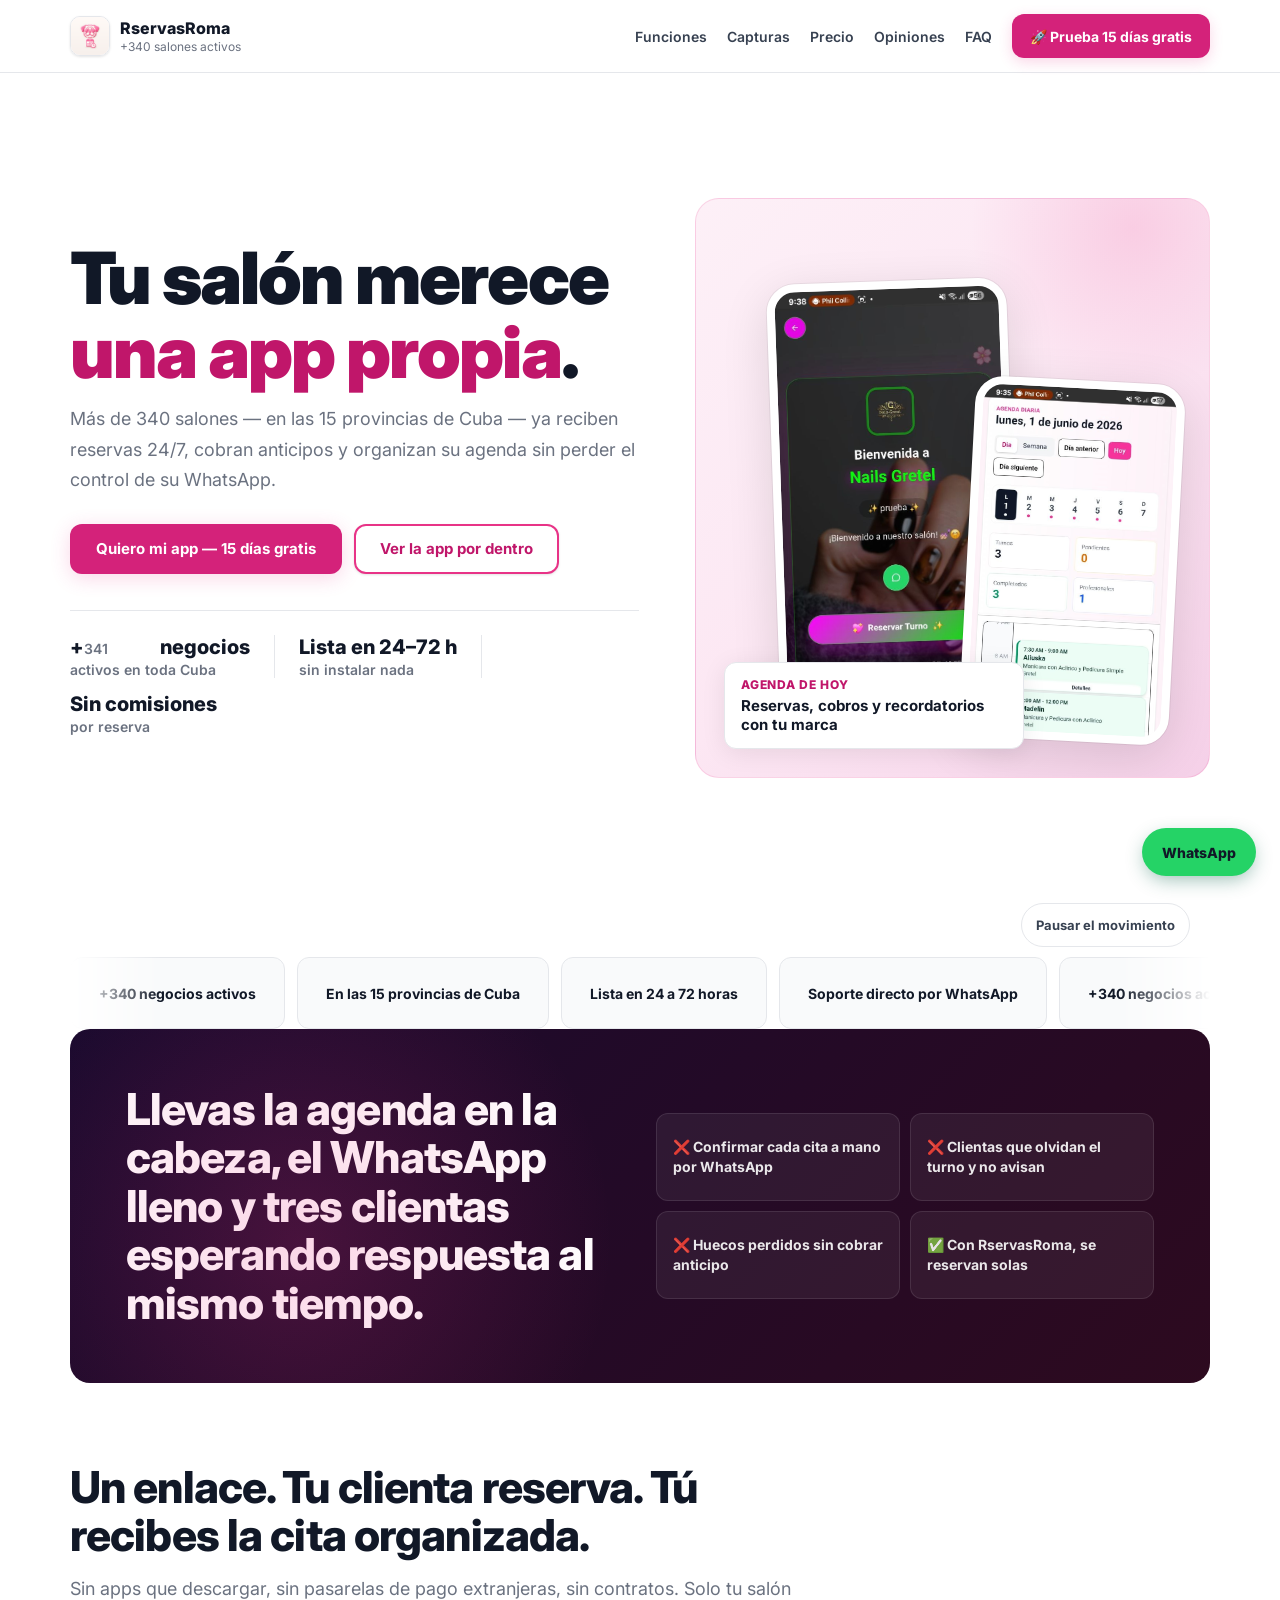
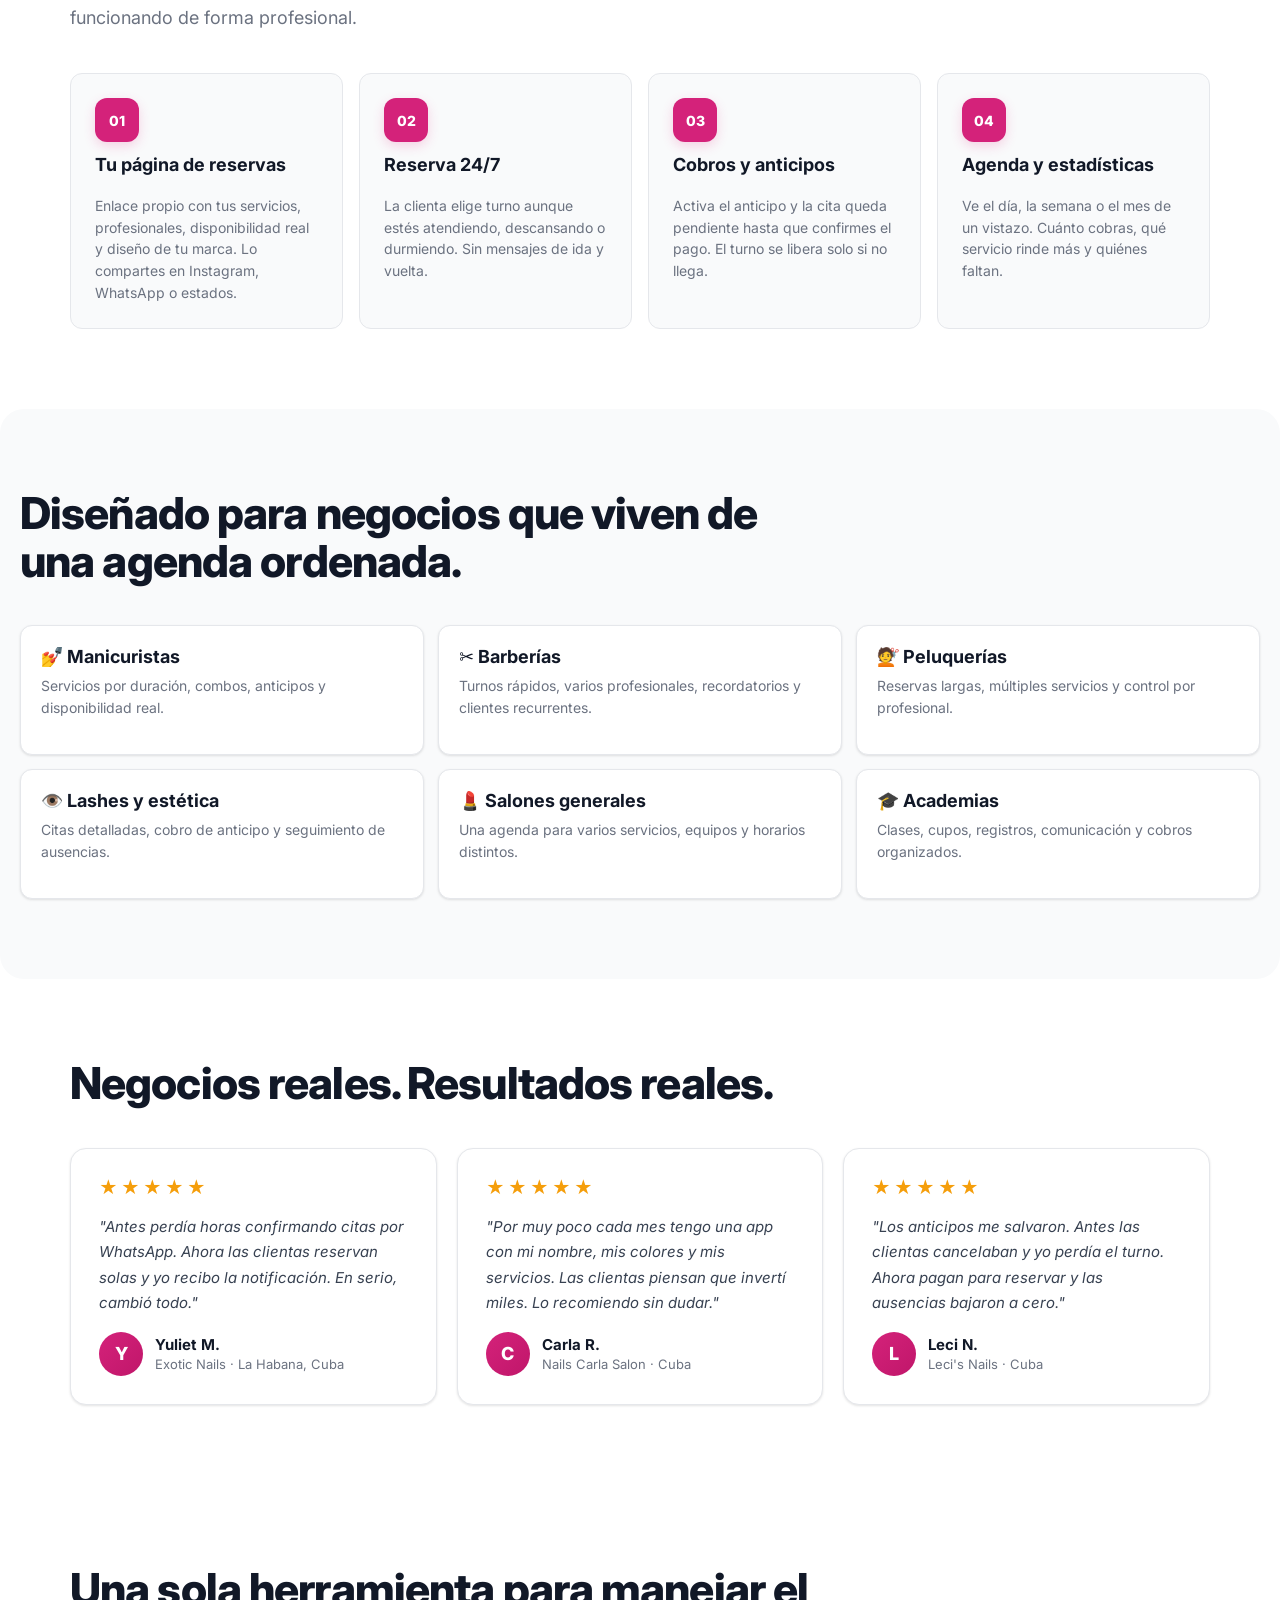
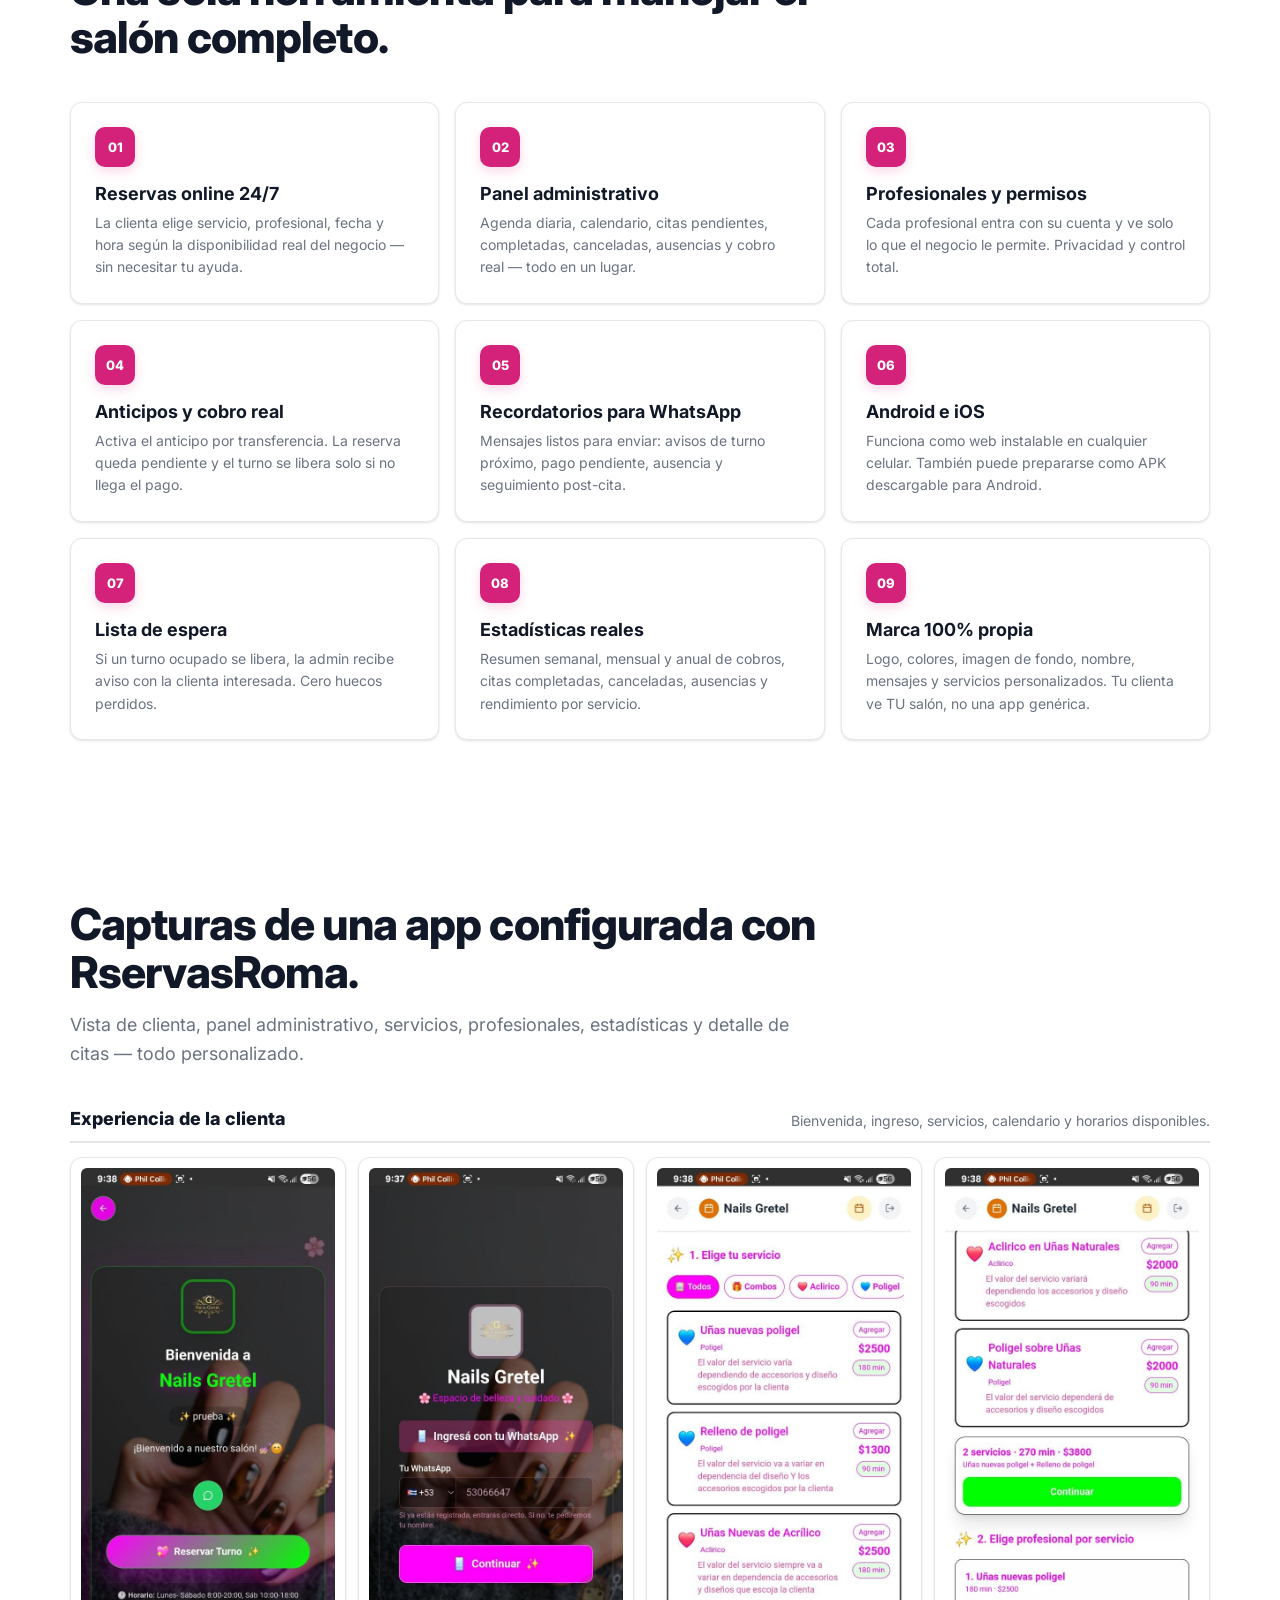
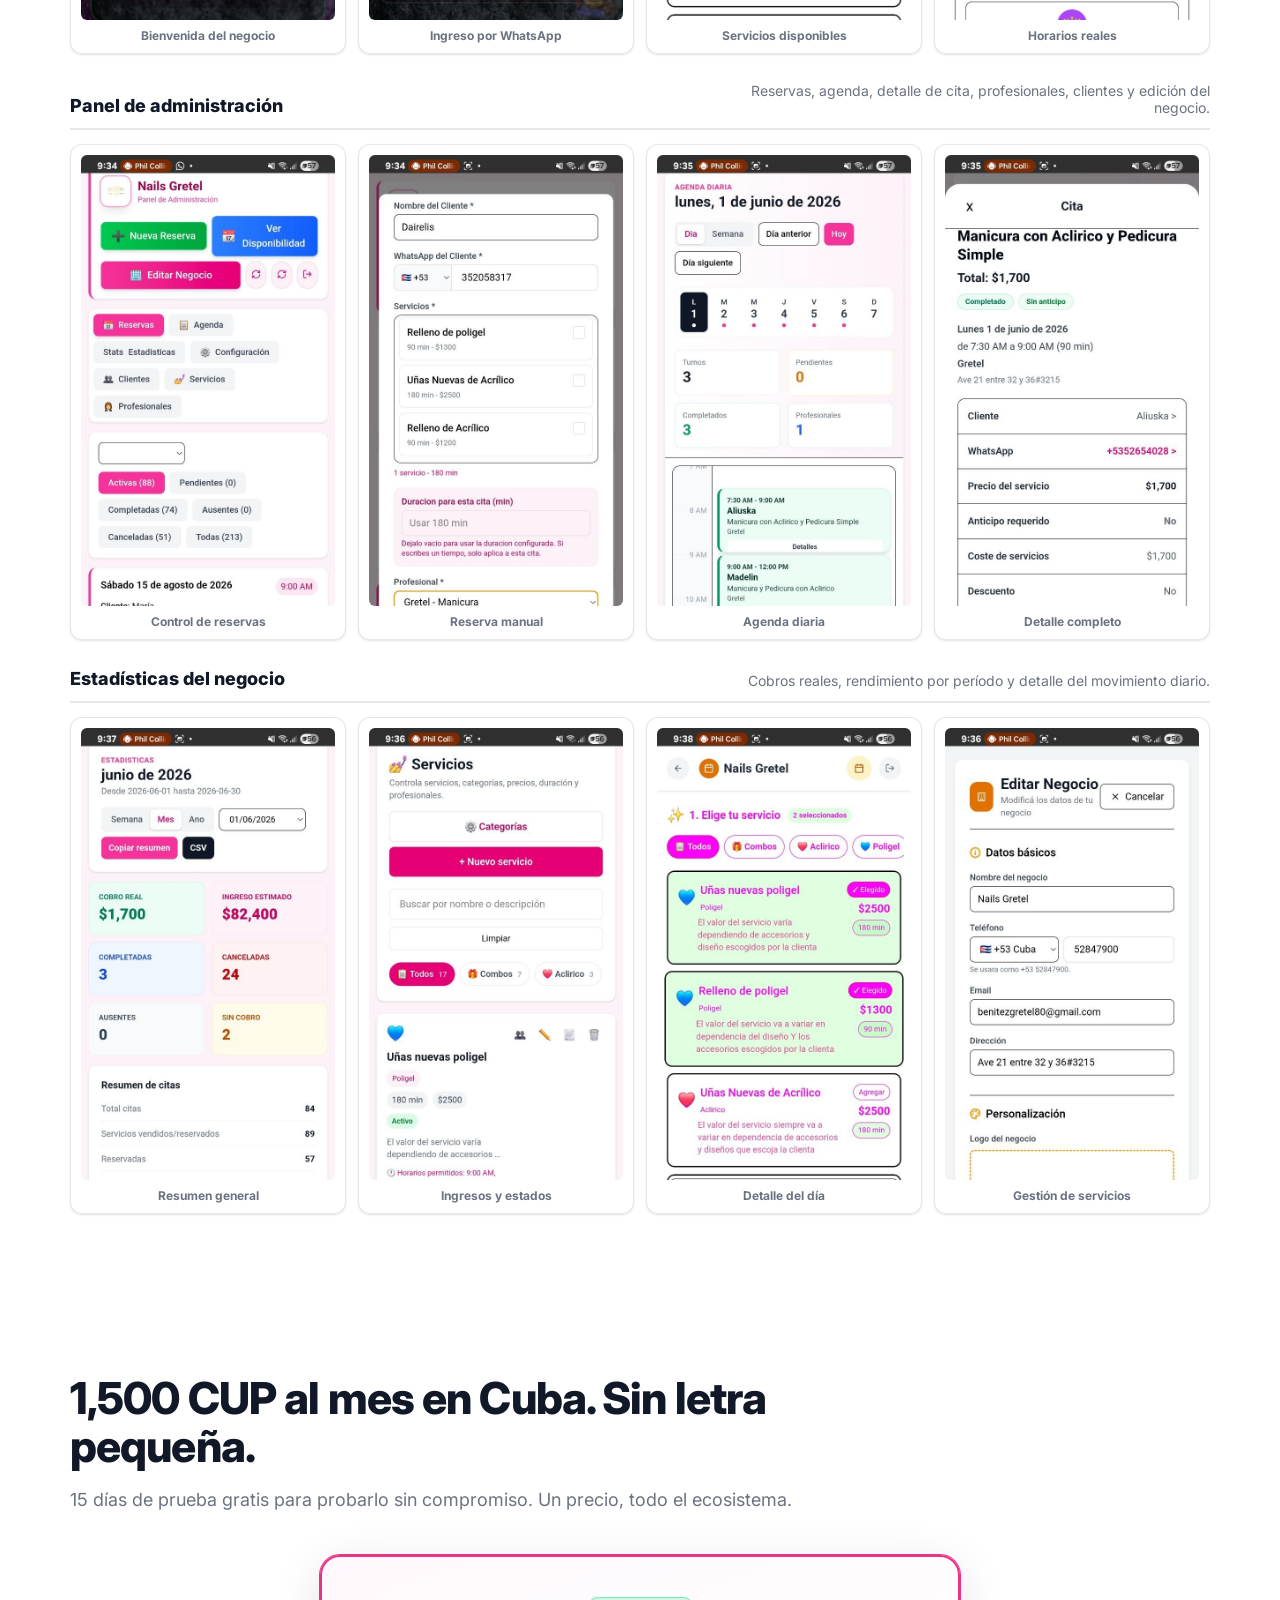
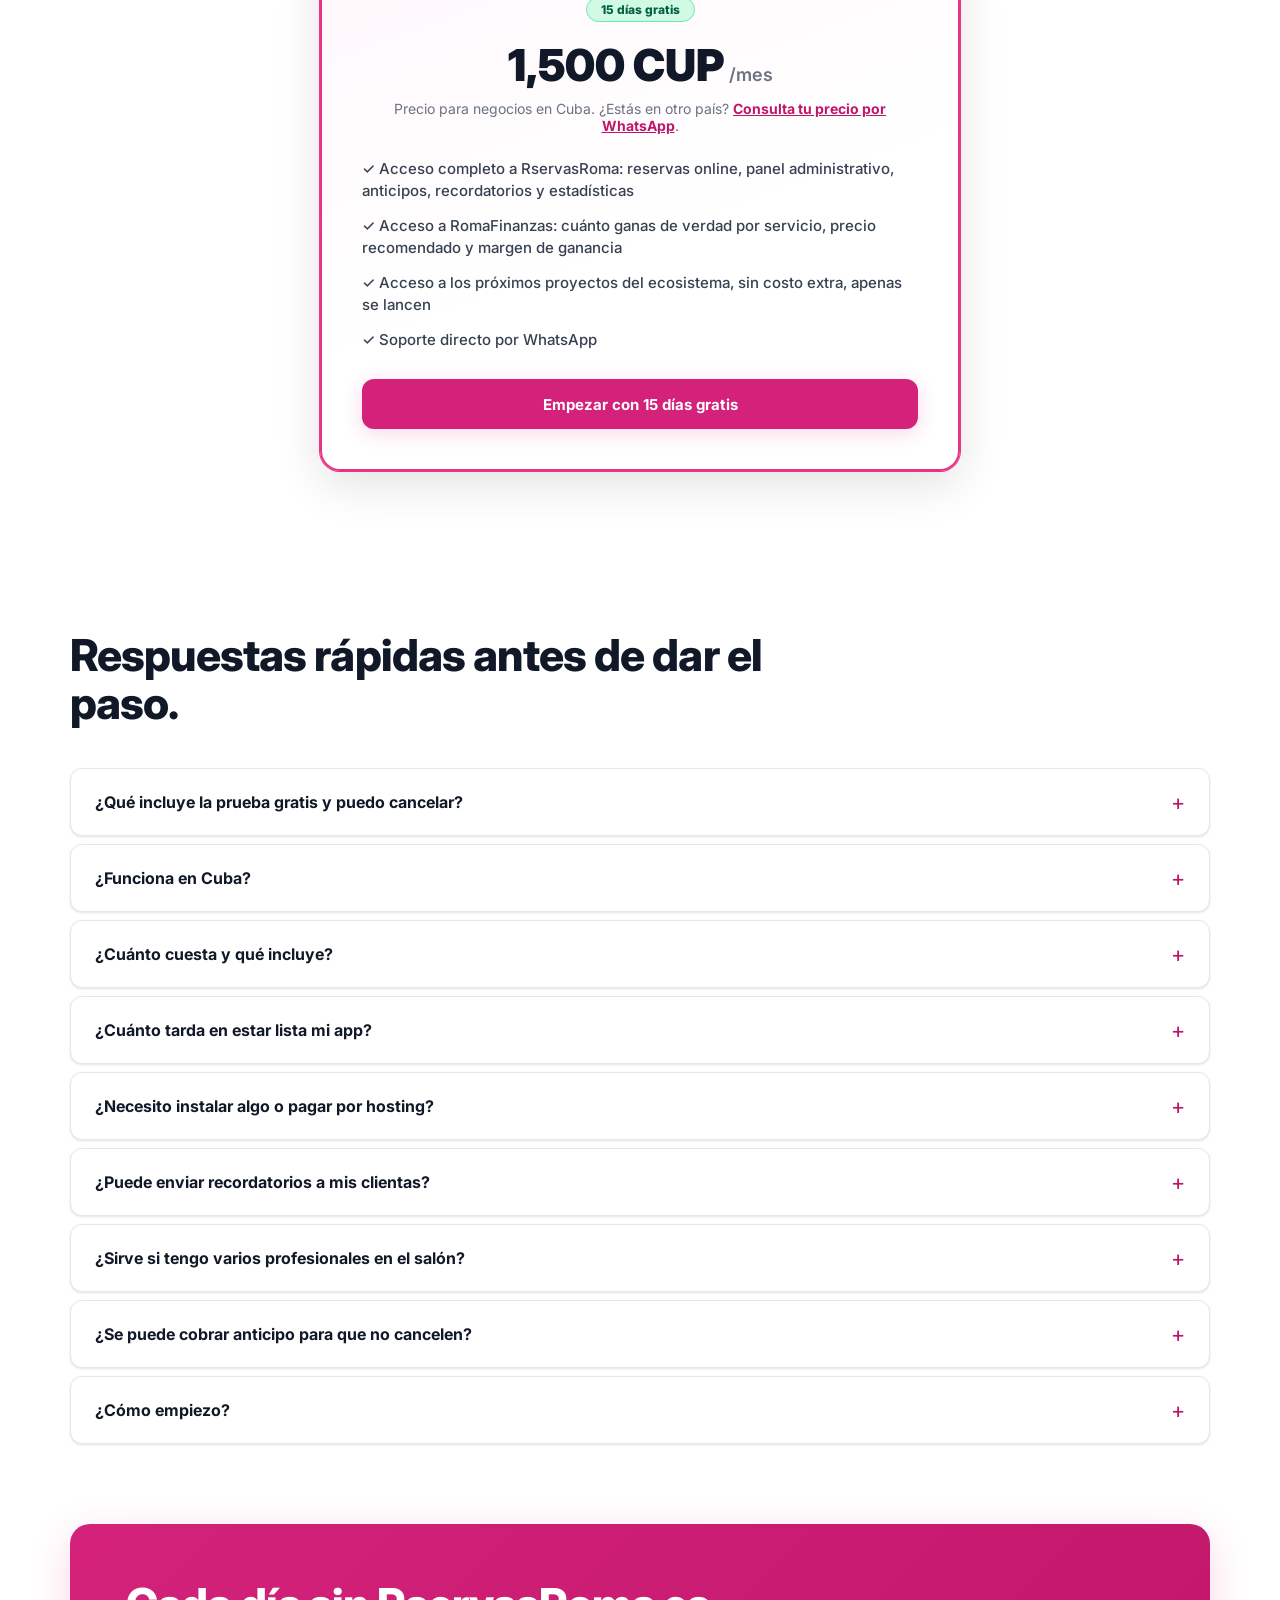
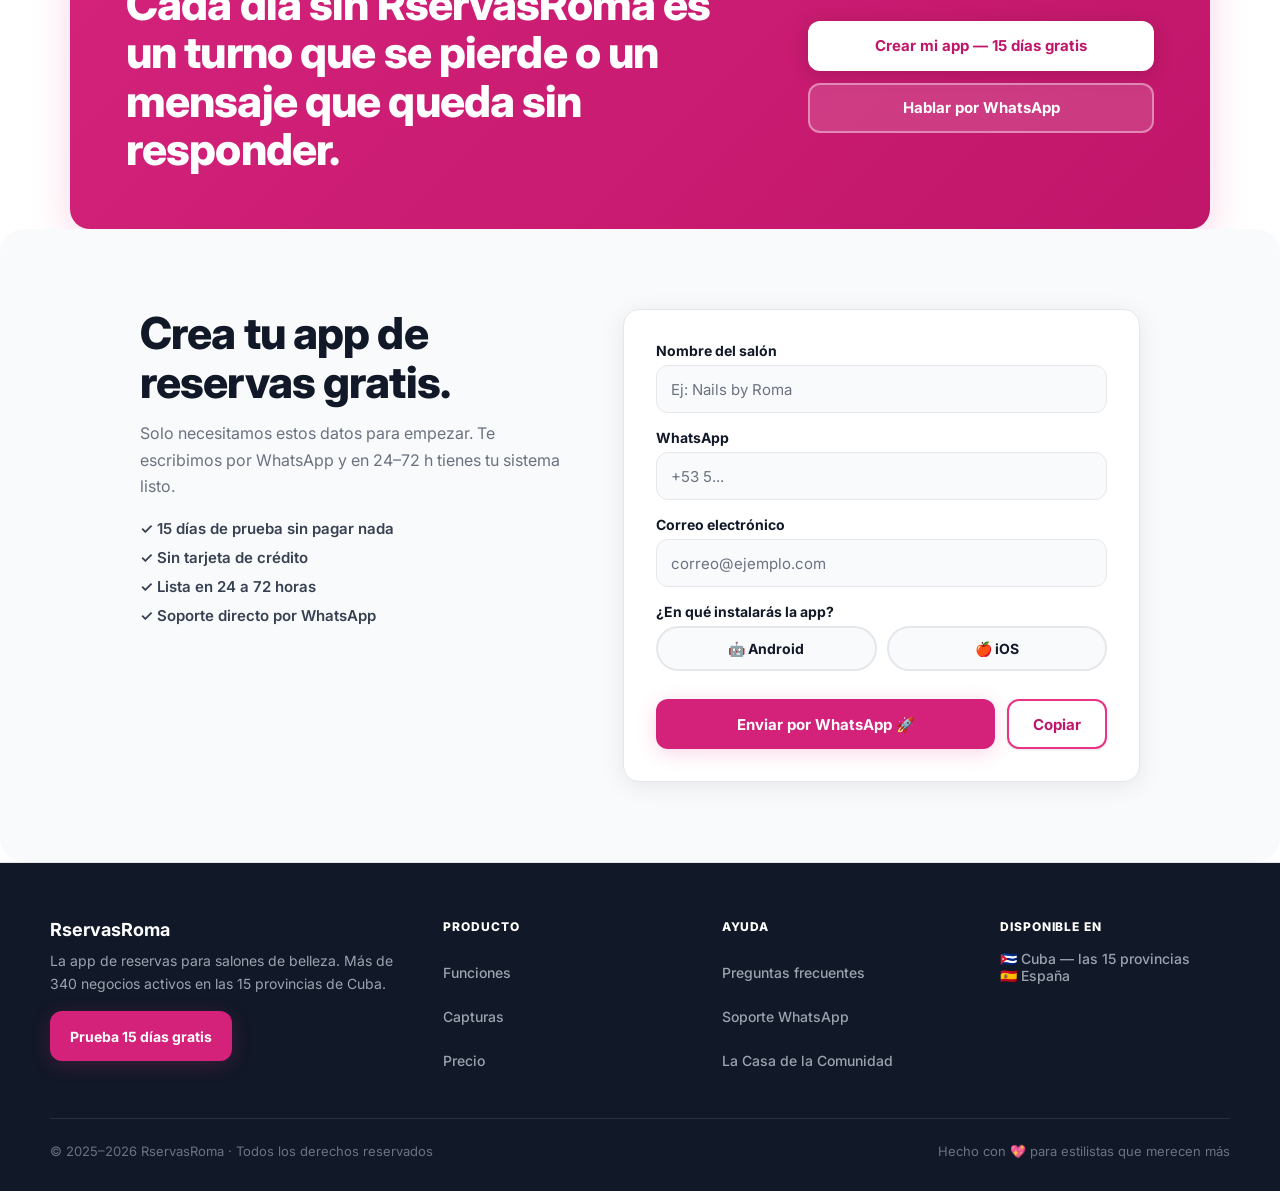
==== index.html @ d2ec43db "Logo nuevo de RservasRoma en House of RservasRoma - Iconos de la PWA con el pug nuevo sobre baldosa " ====
<!DOCTYPE html>
<html lang="es">
<head>
  <meta charset="UTF-8">
  <meta name="viewport" content="width=device-width, initial-scale=1.0">
  <title>RservasRoma — App de reservas para tu salón</title>
  <meta name="description" content="Más de 340 salones en las 15 provincias de Cuba usan RservasRoma para recibir reservas online, cobrar anticipos, recordar citas y medir ingresos. 15 días de prueba gratis.">
  <meta name="theme-color" content="#ffffff">
  <meta name="mobile-web-app-capable" content="yes">
  <meta name="apple-mobile-web-app-capable" content="yes">
  <meta name="apple-mobile-web-app-title" content="RservasRoma">
  <meta name="apple-mobile-web-app-status-bar-style" content="black-translucent">
  <link rel="manifest" href="manifest.json">
  <link rel="icon" type="image/png" sizes="32x32" href="icons/favicon-32.png">
  <link rel="icon" type="image/png" sizes="16x16" href="icons/favicon-16.png">
  <link rel="apple-touch-icon" href="icons/apple-touch-icon.png">
  <link rel="preconnect" href="https://fonts.googleapis.com">
  <link rel="preconnect" href="https://fonts.gstatic.com" crossorigin>
  <link rel="stylesheet" href="https://fonts.googleapis.com/css2?family=Inter:wght@400;600;700;800;900&display=swap">
  <link rel="stylesheet" href="styles.css">
</head>
<body>

  <header class="site-header" id="inicio">
    <nav class="nav" aria-label="Navegación principal">
      <a class="brand" href="#inicio" aria-label="RservasRoma inicio">
        <span class="brand-mark">
          <img src="icons/icon-192x192.png" alt="Logo de RservasRoma" width="42" height="42">
        </span>
        <span>
          <strong>RservasRoma</strong>
          <small>+340 salones activos</small>
        </span>
      </a>
      <button class="nav-toggle" type="button" aria-expanded="false" aria-controls="menu">Menú</button>
      <div class="nav-links" id="menu">
        <a href="#funciones">Funciones</a>
        <a href="#galeria">Capturas</a>
        <a href="#precios">Precio</a>
        <a href="#testimonios">Opiniones</a>
        <a href="#faq">FAQ</a>
        <a class="nav-cta" href="#crear">🚀 Prueba 15 días gratis</a>
      </div>
    </nav>
  </header>

  <main>

    <!-- ═══════════════════════════════════════════
         HERO
    ═══════════════════════════════════════════ -->
    <section class="hero section">
      <div class="hero-copy">
        <h1>Tu salón merece <em>una app propia</em>.</h1>
        <p class="hero-text">Más de 340 salones — en las 15 provincias de Cuba — ya reciben reservas 24/7, cobran anticipos y organizan su agenda sin perder el control de su WhatsApp.</p>
        <div class="hero-actions">
          <a class="button primary" href="#crear">Quiero mi app — 15 días gratis</a>
          <a class="button secondary" href="#galeria">Ver la app por dentro</a>
        </div>
        <div class="hero-proof" aria-label="Indicadores clave">
          <!-- Cifras medidas el 18/09/2026 en la tabla negocios (configurado=true):
               341 negocios de reservas, todos en plan de pago. Para refrescarlas,
               contar de nuevo antes de subirlas: un numero viejo puesto como actual
               es peor que uno redondeado a la baja. -->
          <span><strong>+<span class="countup" data-target="341">0</span> negocios</strong> activos en toda Cuba</span>
          <span><strong>Lista en 24–72 h</strong> sin instalar nada</span>
          <span><strong>Sin comisiones</strong> por reserva</span>
        </div>
      </div>
      <div class="hero-visual" aria-label="Vista previa de RservasRoma">
        <div class="hero-device">
          <img src="assets/screenshots/cliente-multiples-servicios.jpg" alt="App de reservas personalizada con RservasRoma">
        </div>
        <div class="hero-device hero-device-offset">
          <img src="assets/screenshots/admin-agenda.jpg" alt="Panel administrativo con agenda del día">
        </div>
        <div class="hero-metrics">
          <span>Agenda de hoy</span>
          <strong>Reservas, cobros y recordatorios con tu marca</strong>
        </div>
      </div>
    </section>

    <!-- ═══════════════════════════════════════════
         PROOF STRIP
    ═══════════════════════════════════════════ -->
    <section class="section trusted">
      <div class="marquee-head">
        <button class="marquee-pause" type="button" id="marqueePause" aria-pressed="false">
          Pausar el movimiento
        </button>
      </div>
      <div class="marquee" id="marquee" aria-label="Datos clave de RservasRoma">
        <div class="marquee-track">
          <span>+340 negocios activos</span>
          <span>En las 15 provincias de Cuba</span>
          <span>Lista en 24 a 72 horas</span>
          <span>Soporte directo por WhatsApp</span>
          <span aria-hidden="true">+340 negocios activos</span>
          <span aria-hidden="true">En las 15 provincias de Cuba</span>
          <span aria-hidden="true">Lista en 24 a 72 horas</span>
          <span aria-hidden="true">Soporte directo por WhatsApp</span>
        </div>
      </div>
    </section>

    <!-- ═══════════════════════════════════════════
         PROBLEMA → SOLUCIÓN
    ═══════════════════════════════════════════ -->
    <section class="section conversion-band">
      <div>
        <h2>Llevas la agenda en la cabeza, el WhatsApp lleno y tres clientas esperando respuesta al mismo tiempo.</h2>
      </div>
      <div class="conversion-list">
        <span>❌ Confirmar cada cita a mano por WhatsApp</span>
        <span>❌ Clientas que olvidan el turno y no avisan</span>
        <span>❌ Huecos perdidos sin cobrar anticipo</span>
        <span>✅ Con RservasRoma, se reservan solas</span>
      </div>
    </section>

    <!-- ═══════════════════════════════════════════
         PLATAFORMA — LO QUE HACE
    ═══════════════════════════════════════════ -->
    <section class="section platform-section">
      <div class="section-heading">
        <h2>Un enlace. Tu clienta reserva. Tú recibes la cita organizada.</h2>
        <p>Sin apps que descargar, sin pasarelas de pago extranjeras, sin contratos. Solo tu salón funcionando de forma profesional.</p>
      </div>
      <div class="platform-grid">
        <article>
          <span>01</span>
          <h3>Tu página de reservas</h3>
          <p>Enlace propio con tus servicios, profesionales, disponibilidad real y diseño de tu marca. Lo compartes en Instagram, WhatsApp o estados.</p>
        </article>
        <article>
          <span>02</span>
          <h3>Reserva 24/7</h3>
          <p>La clienta elige turno aunque estés atendiendo, descansando o durmiendo. Sin mensajes de ida y vuelta.</p>
        </article>
        <article>
          <span>03</span>
          <h3>Cobros y anticipos</h3>
          <p>Activa el anticipo y la cita queda pendiente hasta que confirmes el pago. El turno se libera solo si no llega.</p>
        </article>
        <article>
          <span>04</span>
          <h3>Agenda y estadísticas</h3>
          <p>Ve el día, la semana o el mes de un vistazo. Cuánto cobras, qué servicio rinde más y quiénes faltan.</p>
        </article>
      </div>
    </section>

    <!-- ═══════════════════════════════════════════
         PARA QUIÉN ES
    ═══════════════════════════════════════════ -->
    <section class="section audience-section">
      <div class="section-heading">
        <h2>Diseñado para negocios que viven de una agenda ordenada.</h2>
      </div>
      <div class="audience-grid">
        <article><strong>💅 Manicuristas</strong><span>Servicios por duración, combos, anticipos y disponibilidad real.</span></article>
        <article><strong>✂️ Barberías</strong><span>Turnos rápidos, varios profesionales, recordatorios y clientes recurrentes.</span></article>
        <article><strong>💇 Peluquerías</strong><span>Reservas largas, múltiples servicios y control por profesional.</span></article>
        <article><strong>👁️ Lashes y estética</strong><span>Citas detalladas, cobro de anticipo y seguimiento de ausencias.</span></article>
        <article><strong>💄 Salones generales</strong><span>Una agenda para varios servicios, equipos y horarios distintos.</span></article>
        <article><strong>🎓 Academias</strong><span>Clases, cupos, registros, comunicación y cobros organizados.</span></article>
      </div>
    </section>

    <!-- ═══════════════════════════════════════════
         TESTIMONIOS
    ═══════════════════════════════════════════ -->
    <section class="section" id="testimonios">
      <div class="section-heading">
        <h2>Negocios reales. Resultados reales.</h2>
      </div>
      <div class="testimonios-grid">
        <article class="testimonio-card">
          <div class="testimonio-stars">★★★★★</div>
          <p class="testimonio-text">"Antes perdía horas confirmando citas por WhatsApp. Ahora las clientas reservan solas y yo recibo la notificación. En serio, cambió todo."</p>
          <div class="testimonio-author">
            <div class="testimonio-avatar">Y</div>
            <div>
              <strong>Yuliet M.</strong>
              <span>Exotic Nails · La Habana, Cuba</span>
            </div>
          </div>
        </article>
        <article class="testimonio-card">
          <div class="testimonio-stars">★★★★★</div>
          <p class="testimonio-text">"Por muy poco cada mes tengo una app con mi nombre, mis colores y mis servicios. Las clientas piensan que invertí miles. Lo recomiendo sin dudar."</p>
          <div class="testimonio-author">
            <div class="testimonio-avatar">C</div>
            <div>
              <strong>Carla R.</strong>
              <span>Nails Carla Salon · Cuba</span>
            </div>
          </div>
        </article>
        <article class="testimonio-card">
          <div class="testimonio-stars">★★★★★</div>
          <p class="testimonio-text">"Los anticipos me salvaron. Antes las clientas cancelaban y yo perdía el turno. Ahora pagan para reservar y las ausencias bajaron a cero."</p>
          <div class="testimonio-author">
            <div class="testimonio-avatar">L</div>
            <div>
              <strong>Leci N.</strong>
              <span>Leci's Nails · Cuba</span>
            </div>
          </div>
        </article>
      </div>
    </section>

    <!-- ═══════════════════════════════════════════
         FUNCIONES
    ═══════════════════════════════════════════ -->
    <section class="section" id="funciones">
      <div class="section-heading">
        <h2>Una sola herramienta para manejar el salón completo.</h2>
      </div>
      <div class="feature-grid">
        <article class="feature">
          <span class="icon">01</span>
          <h3>Reservas online 24/7</h3>
          <p>La clienta elige servicio, profesional, fecha y hora según la disponibilidad real del negocio — sin necesitar tu ayuda.</p>
        </article>
        <article class="feature">
          <span class="icon">02</span>
          <h3>Panel administrativo</h3>
          <p>Agenda diaria, calendario, citas pendientes, completadas, canceladas, ausencias y cobro real — todo en un lugar.</p>
        </article>
        <article class="feature">
          <span class="icon">03</span>
          <h3>Profesionales y permisos</h3>
          <p>Cada profesional entra con su cuenta y ve solo lo que el negocio le permite. Privacidad y control total.</p>
        </article>
        <article class="feature">
          <span class="icon">04</span>
          <h3>Anticipos y cobro real</h3>
          <p>Activa el anticipo por transferencia. La reserva queda pendiente y el turno se libera solo si no llega el pago.</p>
        </article>
        <article class="feature">
          <span class="icon">05</span>
          <h3>Recordatorios para WhatsApp</h3>
          <p>Mensajes listos para enviar: avisos de turno próximo, pago pendiente, ausencia y seguimiento post-cita.</p>
        </article>
        <article class="feature">
          <span class="icon">06</span>
          <h3>Android e iOS</h3>
          <p>Funciona como web instalable en cualquier celular. También puede prepararse como APK descargable para Android.</p>
        </article>
        <article class="feature">
          <span class="icon">07</span>
          <h3>Lista de espera</h3>
          <p>Si un turno ocupado se libera, la admin recibe aviso con la clienta interesada. Cero huecos perdidos.</p>
        </article>
        <article class="feature">
          <span class="icon">08</span>
          <h3>Estadísticas reales</h3>
          <p>Resumen semanal, mensual y anual de cobros, citas completadas, canceladas, ausencias y rendimiento por servicio.</p>
        </article>
        <article class="feature">
          <span class="icon">09</span>
          <h3>Marca 100% propia</h3>
          <p>Logo, colores, imagen de fondo, nombre, mensajes y servicios personalizados. Tu clienta ve TU salón, no una app genérica.</p>
        </article>
      </div>
    </section>

    <!-- ═══════════════════════════════════════════
         GALERÍA
    ═══════════════════════════════════════════ -->
    <section class="section gallery-section" id="galeria">
      <div class="section-heading">
        <h2>Capturas de una app configurada con RservasRoma.</h2>
        <p>Vista de clienta, panel administrativo, servicios, profesionales, estadísticas y detalle de citas — todo personalizado.</p>
      </div>
      <div class="screenshot-gallery">
        <section class="gallery-group" aria-label="Experiencia de la clienta">
          <div class="gallery-group-heading">
            <span>Experiencia de la clienta</span>
            <p>Bienvenida, ingreso, servicios, calendario y horarios disponibles.</p>
          </div>
          <div class="gallery-row">
            <figure><img src="assets/screenshots/cliente-multiples-servicios.jpg" alt="Pantalla de bienvenida del negocio" loading="lazy"><figcaption>Bienvenida del negocio</figcaption></figure>
            <figure><img src="assets/screenshots/cliente-servicios-elegidos.jpg" alt="Ingreso por WhatsApp" loading="lazy"><figcaption>Ingreso por WhatsApp</figcaption></figure>
            <figure><img src="assets/screenshots/cliente-calendario.jpg" alt="Servicios disponibles" loading="lazy"><figcaption>Servicios disponibles</figcaption></figure>
            <figure><img src="assets/screenshots/cliente-horarios.jpg" alt="Horarios disponibles" loading="lazy"><figcaption>Horarios reales</figcaption></figure>
          </div>
        </section>

        <section class="gallery-group" aria-label="Panel de administración">
          <div class="gallery-group-heading">
            <span>Panel de administración</span>
            <p>Reservas, agenda, detalle de cita, profesionales, clientes y edición del negocio.</p>
          </div>
          <div class="gallery-row">
            <figure><img src="assets/screenshots/admin-reservas.jpg" alt="Panel de reservas" loading="lazy"><figcaption>Control de reservas</figcaption></figure>
            <figure><img src="assets/screenshots/admin-nueva-reserva.jpg" alt="Crear reserva manual" loading="lazy"><figcaption>Reserva manual</figcaption></figure>
            <figure><img src="assets/screenshots/admin-agenda.jpg" alt="Agenda diaria" loading="lazy"><figcaption>Agenda diaria</figcaption></figure>
            <figure><img src="assets/screenshots/admin-detalle-cita.jpg" alt="Detalle completo de una cita" loading="lazy"><figcaption>Detalle completo</figcaption></figure>
          </div>
        </section>

        <section class="gallery-group" aria-label="Estadísticas del negocio">
          <div class="gallery-group-heading">
            <span>Estadísticas del negocio</span>
            <p>Cobros reales, rendimiento por período y detalle del movimiento diario.</p>
          </div>
          <div class="gallery-row">
            <figure><img src="assets/screenshots/admin-estadisticas-dos.jpg" alt="Estadísticas generales" loading="lazy"><figcaption>Resumen general</figcaption></figure>
            <figure><img src="assets/screenshots/admin-estadisticas-uno.jpg" alt="Ingresos y estados" loading="lazy"><figcaption>Ingresos y estados</figcaption></figure>
            <figure><img src="assets/screenshots/estadisticas-detalle-dia.jpg" alt="Detalle del día" loading="lazy"><figcaption>Detalle del día</figcaption></figure>
            <figure><img src="assets/screenshots/admin-servicios.jpg" alt="Gestión de servicios" loading="lazy"><figcaption>Gestión de servicios</figcaption></figure>
          </div>
        </section>
      </div>
    </section>

    <!-- ═══════════════════════════════════════════
         PRECIO
    ═══════════════════════════════════════════ -->
    <section class="section" id="precios">
      <div class="section-heading">
        <h2>1,500 CUP al mes en Cuba. Sin letra pequeña.</h2>
        <p>15 días de prueba gratis para probarlo sin compromiso. Un precio, todo el ecosistema.</p>
      </div>
      <div class="price-single">
        <div class="price-single-tag">15 días gratis</div>
        <p class="price-single-amount"><strong>1,500 CUP</strong><span>/mes</span></p>
        <p class="price-single-note">Precio para negocios en Cuba. ¿Estás en otro país? <a href="https://wa.me/15154650340?text=Hola%2C%20quiero%20saber%20el%20precio%20de%20RservasRoma%20en%20mi%20pa%C3%ADs" target="_blank" rel="noopener">Consulta tu precio por WhatsApp</a>.</p>
        <ul class="price-single-list">
          <li>✓ Acceso completo a RservasRoma: reservas online, panel administrativo, anticipos, recordatorios y estadísticas</li>
          <li>✓ Acceso a RomaFinanzas: cuánto ganas de verdad por servicio, precio recomendado y margen de ganancia</li>
          <li>✓ Acceso a los próximos proyectos del ecosistema, sin costo extra, apenas se lancen</li>
          <li>✓ Soporte directo por WhatsApp</li>
        </ul>
        <a class="button primary price-single-cta" href="#crear">Empezar con 15 días gratis</a>
      </div>
    </section>

    <!-- ═══════════════════════════════════════════
         FAQ
    ═══════════════════════════════════════════ -->
    <section class="section" id="faq">
      <div class="section-heading">
        <h2>Respuestas rápidas antes de dar el paso.</h2>
      </div>
      <div class="faq-list">
        <details>
          <summary>¿Qué incluye la prueba gratis y puedo cancelar?</summary>
          <p>15 días de prueba completamente gratis — sin tarjeta, sin contrato. Reservas online, panel administrativo, servicios, profesionales y horarios desde el primer día. No hay permanencia mínima: cancelas cuando quieras, sin penalización.</p>
        </details>
        <details>
          <summary>¿Funciona en Cuba?</summary>
          <p>Sí, y fue diseñado especialmente para negocios en Cuba. Funciona con WhatsApp, sin depender de pasarelas de pago internacionales, soporta CUP y USD. Hoy hay salones usándolo en las 15 provincias del país, y el primero fuera de Cuba ya trabaja desde España.</p>
        </details>
        <details>
          <summary>¿Cuánto cuesta y qué incluye?</summary>
          <p>1,500 CUP al mes en Cuba, un solo precio con todo incluido: acceso completo a RservasRoma, acceso a RomaFinanzas (para saber cuánto ganas de verdad por servicio) y a los próximos proyectos del ecosistema, sin costo extra. Si tu negocio está en otro país, escríbenos por WhatsApp y te decimos el precio.</p>
        </details>
        <details>
          <summary>¿Cuánto tarda en estar lista mi app?</summary>
          <p>Entre 24 y 72 horas desde que nos envías los datos del negocio: nombre del salón, WhatsApp, correo y si usarás Android o iOS. Nosotros hacemos todo el resto y te lo entregamos listo para compartir.</p>
        </details>
        <details>
          <summary>¿Necesito instalar algo o pagar por hosting?</summary>
          <p>No. Funciona como web instalable en Android e iOS — la clienta la añade a su pantalla de inicio como una app normal. No hay nada que descargar ni pagar de más. También puede entregarse como APK descargable para Android si el negocio lo necesita.</p>
        </details>
        <details>
          <summary>¿Puede enviar recordatorios a mis clientas?</summary>
          <p>Sí. RservasRoma genera mensajes listos para enviar por WhatsApp: aviso de turno próximo, pago pendiente, seguimiento de ausencia y confirmación. Solo le das clic y lo envías.</p>
        </details>
        <details>
          <summary>¿Sirve si tengo varios profesionales en el salón?</summary>
          <p>Sí. Cada servicio se asigna a uno o varios profesionales, con sus propios horarios y permisos. Cada profesional entra con su cuenta y ve solo lo que le corresponde.</p>
        </details>
        <details>
          <summary>¿Se puede cobrar anticipo para que no cancelen?</summary>
          <p>Sí. Activas el anticipo por transferencia y la cita queda pendiente hasta que confirmes el pago. Si no llega, el turno se libera automáticamente. Las ausencias bajan drásticamente.</p>
        </details>
        <details>
          <summary>¿Cómo empiezo?</summary>
          <p>Llena el formulario de abajo con los datos de tu salón. Te escribimos por WhatsApp en pocas horas para guiarte paso a paso. En 24–72 h tu app está lista.</p>
        </details>
      </div>
    </section>

    <!-- ═══════════════════════════════════════════
         URGENCIA ANTES DEL FORM
    ═══════════════════════════════════════════ -->
    <section class="section urgencia-band">
      <div class="urgencia-inner">
        <div>
          <h2>Cada día sin RservasRoma es un turno que se pierde o un mensaje que queda sin responder.</h2>
        </div>
        <div class="urgencia-ctas">
          <a class="button primary" href="#crear">Crear mi app — 15 días gratis</a>
          <a class="button secondary" href="https://wa.me/15154650340?text=Hola%2C%20quiero%20crear%20mi%20app%20con%20RservasRoma" target="_blank" rel="noopener">Hablar por WhatsApp</a>
        </div>
      </div>
    </section>

    <!-- ═══════════════════════════════════════════
         FORMULARIO
    ═══════════════════════════════════════════ -->
    <section class="section form-section" id="crear">
      <div class="contact-grid">
        <div class="form-copy">
          <h2>Crea tu app de reservas gratis.</h2>
          <p>Solo necesitamos estos datos para empezar. Te escribimos por WhatsApp y en 24–72 h tienes tu sistema listo.</p>
          <ul class="form-benefits">
            <li>✓ 15 días de prueba sin pagar nada</li>
            <li>✓ Sin tarjeta de crédito</li>
            <li>✓ Lista en 24 a 72 horas</li>
            <li>✓ Soporte directo por WhatsApp</li>
          </ul>
        </div>
        <form class="contact-form" id="businessForm">
          <div class="field">
            <label for="salon">Nombre del salón</label>
            <input id="salon" name="salon" required placeholder="Ej: Nails by Roma">
          </div>
          <div class="field">
            <label for="whatsapp">WhatsApp</label>
            <input id="whatsapp" name="whatsapp" required inputmode="tel" placeholder="+53 5...">
          </div>
          <div class="field">
            <label for="email">Correo electrónico</label>
            <input id="email" name="email" required type="email" placeholder="correo@ejemplo.com">
          </div>
          <div class="field">
            <label>¿En qué instalarás la app?</label>
            <div class="platform-toggle" role="radiogroup" aria-label="Sistema operativo del celular">
              <input type="radio" id="platform-android" name="plataforma" value="Android" required>
              <label for="platform-android" class="platform-option">🤖 Android</label>
              <input type="radio" id="platform-ios" name="plataforma" value="iOS" required>
              <label for="platform-ios" class="platform-option">🍎 iOS</label>
            </div>
          </div>
          <div class="form-actions">
            <button class="button primary" type="submit" style="flex:1">Enviar por WhatsApp 🚀</button>
            <button class="button secondary" type="button" id="copyRequest">Copiar</button>
          </div>
          <p class="form-status" id="formStatus" role="status"></p>
        </form>
      </div>
    </section>

  </main>

  <!-- ═══════════════════════════════════════════
       FOOTER
  ═══════════════════════════════════════════ -->
  <footer class="site-footer">
    <div class="footer-inner">
      <div class="footer-brand">
        <strong>RservasRoma</strong>
        <p>La app de reservas para salones de belleza. Más de 340 negocios activos en las 15 provincias de Cuba.</p>
        <a class="button primary" href="#crear" style="margin-top:16px;display:inline-flex;width:auto;padding:10px 18px;font-size:14px">Prueba 15 días gratis</a>
      </div>
      <div class="footer-col">
        <h3>Producto</h3>
        <a href="#funciones">Funciones</a>
        <a href="#galeria">Capturas</a>
        <a href="#precios">Precio</a>
      </div>
      <div class="footer-col">
        <h3>Ayuda</h3>
        <a href="#faq">Preguntas frecuentes</a>
        <a href="https://wa.me/15154650340" target="_blank" rel="noopener">Soporte WhatsApp</a>
        <a href="https://chat.whatsapp.com/E8S5IQrEHSEIq7Yt2jFiG1?s=cl&amp;p=a&amp;mlu=4&amp;ilr=4" target="_blank" rel="noopener">La Casa de la Comunidad</a>
      </div>
      <div class="footer-col">
        <h3>Disponible en</h3>
        <span>🇨🇺 Cuba — las 15 provincias</span>
        <span>🇪🇸 España</span>
      </div>
    </div>
    <div class="footer-bottom">
      <!-- Rango, no ano suelto: el sitio existe desde 2025 y sigue vivo. Al pasar
           de ano se actualiza el segundo numero a mano; ponerlo por JS dejaria
           un aviso legal dependiendo de que el script cargue. -->
      <span>© 2025–2026 RservasRoma · Todos los derechos reservados</span>
      <span>Hecho con 💖 para estilistas que merecen más</span>
    </div>
  </footer>

  <a class="floating-whatsapp" href="https://wa.me/15154650340?text=Hola%2C%20quiero%20crear%20mi%20sistema%20de%20reservas%20con%20RservasRoma" target="_blank" rel="noopener">WhatsApp</a>

  <button class="install-button" id="installButton" hidden>Instalar web</button>

  <script src="app.js"></script>
</body>
</html>
---- styles.css ----
/* ============================================
   RSERVASROMA — LIGHT DESIGN
   Blanco limpio + Rosa fucsia #e83387
   ============================================ */

/* La tipografia se carga con <link rel=preconnect> + <link rel=stylesheet> en el
   <head> de cada pagina. Con @import aqui el navegador descubria la fuente solo
   despues de parsear este archivo: 4 viajes en serie antes de pintar texto. */

:root {
  /* --brand es la identidad del ecosistema y solo viste superficies, bordes y
     tintes: como texto o bajo texto blanco se queda en 4.0:1 y no pasa AA.
     Para esos dos trabajos hay un token propio, medido. */
  --brand:      #e83387;
  --brand-dark: #c0166a;  /* tambien es el rosa como texto sobre claro -> 5.89:1 */
  --brand-cta:  #d4227a;  /* superficie con texto blanco encima        -> 4.87:1 */
  --brand-soft: rgba(232,51,135,0.08);
  --brand-glow: rgba(232,51,135,0.20);
  --wa-green:   #25D366;
  --star:       #f59e0b;
  --plum-deep:  #1a0a2e;
  --plum:       #2d0a1f;
  --footer-text: #9CA3AF;
  /* Aviso positivo: el badge de "15 dias gratis". Es el unico verde de marca
     del sitio (el de WhatsApp es prestado). #065f46 sobre #d1fae5 = 6.78:1. */
  --aviso-fondo: #d1fae5;
  --aviso-borde: #6ee7b7;
  --aviso-texto: #065f46;
  /* Vidriera: el degradado del marco donde vive el mockup del telefono. */
  --vidriera:      #fdf0f7;
  --vidriera-hondo:#f5d0e8;
  --ink:        #111827;
  --ink-soft:   #374151;
  --muted:      #6B7280;
  --line:       #E5E7EB;
  --paper:      #FFFFFF;
  --soft:       #F9FAFB;
  --radius:     12px;
  --shadow-sm:  0 1px 3px rgba(0,0,0,0.08), 0 1px 2px rgba(0,0,0,0.04);
  --shadow:     0 4px 24px rgba(0,0,0,0.08);
  --shadow-lg:  0 12px 48px rgba(0,0,0,0.12);
}

* { box-sizing: border-box; min-width: 0; }
html { scroll-behavior: smooth; overflow-x: hidden; }

body {
  margin: 0;
  font-family: 'Inter', ui-sans-serif, system-ui, -apple-system, sans-serif;
  color: var(--ink);
  background: var(--paper);
  -webkit-font-smoothing: antialiased;
  overflow-x: hidden;
}

a { color: inherit; text-decoration: none; }

/* Un anillo de foco propio para todo lo interactivo. Antes solo lo tenian los
   radios de plataforma; el resto heredaba el default del navegador. */
a:focus-visible,
button:focus-visible,
summary:focus-visible,
[tabindex]:focus-visible {
  outline: 3px solid var(--brand-dark);
  outline-offset: 3px;
  border-radius: 6px;
}
button, input, textarea, select { font: inherit; }
p { margin: 0; }

/* ── NAV ── */
.site-header {
  position: sticky;
  top: 0;
  z-index: 20;
  background: rgba(255,255,255,0.92);
  border-bottom: 1px solid var(--line);
  backdrop-filter: blur(20px);
  -webkit-backdrop-filter: blur(20px);
}

.nav {
  max-width: 1180px;
  margin: 0 auto;
  padding: 14px 20px;
  display: flex;
  align-items: center;
  justify-content: space-between;
  gap: 18px;
}

.brand { display: inline-flex; align-items: center; gap: 10px; }
.brand-mark {
  width: 40px; height: 40px;
  display: block;
  border-radius: 10px;
  overflow: hidden;
  box-shadow: var(--shadow-sm);
  border: 1px solid var(--line);
}
.brand-mark img { width: 100%; height: 100%; display: block; object-fit: cover; }
.brand strong { color: var(--ink); font-size: 16px; font-weight: 800; }
.brand small { display: block; color: var(--muted); font-size: 12px; margin-top: 1px; }

.nav-links { display: flex; align-items: center; gap: 20px; font-weight: 600; font-size: 14px; color: var(--ink-soft); }
/* 44px de alto en lo que se toca con el dedo. Antes eran 17px: por debajo del
   minimo de 24px de WCAG 2.5.8. */
.nav-links a { display: inline-flex; align-items: center; min-height: 44px; }
.nav-links a:hover { color: var(--brand-dark); }
.nav-cta {
  color: white !important;
  background: var(--brand-cta);
  padding: 10px 18px;
  border-radius: var(--radius);
  font-weight: 700;
  transition: background 0.2s, transform 0.15s, box-shadow 0.2s;
  box-shadow: 0 4px 14px var(--brand-glow);
}
.nav-cta:hover { background: var(--brand-dark); transform: translateY(-1px); box-shadow: 0 6px 20px var(--brand-glow); }
.nav-toggle { display: none; border: 1px solid var(--line); background: white; color: var(--ink); border-radius: var(--radius); padding: 10px 14px; font-weight: 700; cursor: pointer; }

/* ── SECTIONS ── */
.section {
  max-width: 1180px;
  margin: 0 auto;
  padding: 80px 20px;
  position: relative;
}

/* ── HERO ── */
.hero {
  min-height: calc(100vh - 70px);
  display: grid;
  grid-template-columns: minmax(0,1.05fr) minmax(320px,0.95fr);
  gap: 56px;
  align-items: center;
  padding-top: 60px;
  padding-bottom: 60px;
}

h1, h2, h3 { overflow-wrap: anywhere; }

h1 {
  margin: 0;
  font-size: clamp(40px, 6vw, 72px);
  line-height: 1.02;
  letter-spacing: -0.025em;
  color: var(--ink);
  font-weight: 900;
}

h1 em {
  font-style: normal;
  color: var(--brand-dark);
}

h2 {
  margin: 0;
  font-size: clamp(26px, 3.5vw, 44px);
  line-height: 1.1;
  letter-spacing: -0.02em;
  color: var(--ink);
  font-weight: 800;
}

h3 { margin: 0 0 8px; font-size: 18px; font-weight: 700; color: var(--ink); }

.hero-text {
  max-width: 600px;
  color: var(--muted);
  font-size: 18px;
  line-height: 1.7;
  margin-top: 16px;
}

.hero-actions, .form-actions { display: flex; flex-wrap: wrap; gap: 12px; margin-top: 28px; }

.button {
  display: inline-flex;
  align-items: center;
  justify-content: center;
  min-height: 50px;
  padding: 13px 24px;
  border-radius: var(--radius);
  border: 2px solid transparent;
  font-weight: 700;
  font-size: 15px;
  cursor: pointer;
  transition: background 0.2s, color 0.2s, border-color 0.2s, transform 0.2s, box-shadow 0.2s;
}
/* Faltaba el estado deshabilitado: mientras se envia, el boton tiene que
   decir que esta ocupado en vez de aceptar un segundo toque. */
.button[disabled] {
  opacity: 0.65;
  cursor: progress;
  transform: none;
  box-shadow: none;
}
.button.primary {
  background: var(--brand-cta);
  color: white;
  box-shadow: 0 4px 20px var(--brand-glow);
}
.button.primary:hover {
  background: var(--brand-dark);
  transform: translateY(-2px);
  box-shadow: 0 8px 28px var(--brand-glow);
}
.button.secondary {
  background: white;
  color: var(--brand-dark);
  border-color: var(--brand);
  box-shadow: var(--shadow-sm);
}
.button.secondary:hover { background: var(--brand-soft); border-color: var(--brand-dark); transform: translateY(-2px); }
/* Detras de los :hover de variante a proposito: misma especificidad, gana
   el ultimo. Antes iba delante y el boton deshabilitado seguia levantandose. */
.button[disabled]:hover { transform: none; }

.hero-proof {
  display: flex;
  flex-wrap: wrap;
  gap: 14px 0;
  margin-top: 36px;
  border-top: 1px solid var(--line);
  padding-top: 24px;
}
.hero-proof span {
  padding-right: 24px;
  margin-right: 24px;
  border-right: 1px solid var(--line);
  color: var(--muted);
  font-size: 14px;
  font-weight: 600;
}
.hero-proof span:last-child { border-right: none; }
.hero-proof strong { display: block; color: var(--ink); font-size: 20px; font-weight: 800; margin-bottom: 2px; }

/* ── HERO VISUAL ── */
.hero-visual {
  position: relative;
  min-height: 580px;
  display: grid;
  place-items: center;
  background: linear-gradient(135deg, var(--vidriera) 0%, #fce7f3 50%, var(--vidriera-hondo) 100%);
  border-radius: 24px;
  overflow: hidden;
  border: 1px solid rgba(232,51,135,0.15);
}
.hero-visual::before {
  content: '';
  position: absolute;
  top: -30%;
  right: -20%;
  width: 70%;
  height: 70%;
  background: radial-gradient(circle, rgba(232,51,135,0.15) 0%, transparent 60%);
  pointer-events: none;
}
.hero-device {
  width: min(240px, 42vw);
  border: 8px solid white;
  border-radius: 28px;
  background: white;
  box-shadow: var(--shadow-lg), 0 0 0 1px rgba(0,0,0,0.06);
  overflow: hidden;
  transform: translateX(-60px) rotate(-2deg);
}
.hero-device img {
  width: 100%;
  aspect-ratio: 9/16;
  display: block;
  object-fit: cover;
  object-position: top center;
  background: #f9fafb;
}
.hero-device-offset {
  position: absolute;
  right: 32px;
  bottom: 36px;
  width: min(210px, 38vw);
  transform: rotate(3deg);
}
.hero-metrics {
  position: absolute;
  left: 28px;
  bottom: 28px;
  width: min(300px, calc(100% - 56px));
  padding: 14px 16px;
  background: white;
  border-radius: var(--radius);
  box-shadow: var(--shadow);
  border: 1px solid var(--line);
  display: grid;
  gap: 4px;
}
.hero-metrics span { color: var(--brand-dark); font-size: 12px; font-weight: 800; text-transform: uppercase; letter-spacing: 0.06em; }
.hero-metrics strong { font-size: 15px; color: var(--ink); font-weight: 700; }

/* ── PROOF STRIP ── */
.trusted { padding-top: 0; padding-bottom: 0; }

/* ── SECTION HEADING ── */
.section-heading { max-width: 760px; margin-bottom: 40px; }
.section-heading h2 + p { color: var(--muted); margin-top: 14px; line-height: 1.65; font-size: 18px; }

/* ── PLATFORM ── */
.platform-section .section-heading p:last-child { max-width: 780px; color: var(--muted); line-height: 1.65; }
.platform-grid { display: grid; grid-template-columns: repeat(4, minmax(0,1fr)); gap: 16px; margin-top: 28px; }
.platform-grid article {
  min-height: 220px;
  display: grid;
  align-content: start;
  gap: 12px;
  border: 1px solid var(--line);
  border-radius: var(--radius);
  background: var(--soft);
  padding: 24px;
  transition: border-color 0.2s, transform 0.2s, box-shadow 0.2s;
}
.platform-grid article:hover { border-color: var(--brand); transform: translateY(-3px); box-shadow: var(--shadow); }
.platform-grid span {
  width: 44px; height: 44px;
  display: inline-grid;
  place-items: center;
  border-radius: 12px;
  background: var(--brand-cta);
  color: white;
  font-weight: 800;
  font-size: 14px;
  box-shadow: 0 4px 12px var(--brand-glow);
}
.platform-grid h3 { color: var(--ink); }
.platform-grid p { margin: 0; color: var(--muted); line-height: 1.55; font-size: 14px; }

/* ── AUDIENCE ── */
.audience-section { background: var(--soft); border-radius: 24px; max-width: 100%; padding: 80px 20px; }
.audience-section .section { max-width: 1180px; margin: 0 auto; padding: 0; }
.audience-grid { display: grid; grid-template-columns: repeat(3, minmax(0,1fr)); gap: 14px; }
.audience-grid article {
  min-height: 130px;
  display: grid;
  align-content: start;
  gap: 8px;
  border: 1px solid var(--line);
  border-radius: var(--radius);
  background: white;
  padding: 20px;
  box-shadow: var(--shadow-sm);
  transition: border-color 0.2s, transform 0.2s;
}
.audience-grid article:hover { border-color: var(--brand); transform: translateY(-2px); }
.audience-grid strong { font-size: 18px; color: var(--ink); font-weight: 700; }
.audience-grid span { color: var(--muted); line-height: 1.55; font-size: 14px; }

/* ── CONVERSION BAND ── */
.conversion-band {
  max-width: 1140px;
  display: grid;
  grid-template-columns: minmax(0,1fr) minmax(280px,1fr);
  gap: 32px;
  align-items: center;
  border-radius: 20px;
  background: linear-gradient(135deg, var(--plum-deep) 0%, var(--plum) 100%);
  padding: 56px;
  position: relative;
  overflow: hidden;
}
.conversion-band::before {
  content: '';
  position: absolute;
  top: -40%;
  left: -10%;
  width: 60%;
  height: 200%;
  background: radial-gradient(ellipse, rgba(232,51,135,0.2) 0%, transparent 65%);
  pointer-events: none;
}
.conversion-band h2 { color: white; }
.conversion-list { display: grid; grid-template-columns: repeat(2, minmax(0,1fr)); gap: 10px; }
.conversion-list span {
  min-height: 88px;
  display: flex;
  align-items: center;
  border: 1px solid rgba(255,255,255,0.1);
  border-radius: var(--radius);
  background: rgba(255,255,255,0.06);
  padding: 16px;
  font-weight: 700;
  line-height: 1.4;
  color: rgba(255,255,255,0.9);
  font-size: 14px;
}

/* ── FEATURES ── */
.feature-grid { display: grid; grid-template-columns: repeat(3, minmax(0,1fr)); gap: 16px; }
.feature {
  border: 1px solid var(--line);
  border-radius: var(--radius);
  background: white;
  padding: 24px;
  box-shadow: var(--shadow-sm);
  transition: border-color 0.2s, transform 0.2s, box-shadow 0.2s;
}
.feature:hover { border-color: var(--brand); transform: translateY(-2px); box-shadow: var(--shadow); }
.feature p { color: var(--muted); line-height: 1.6; font-size: 14px; margin-top: 8px; }
.icon {
  display: inline-grid;
  place-items: center;
  width: 40px; height: 40px;
  background: var(--brand-cta);
  color: white;
  border-radius: 10px;
  font-weight: 800;
  font-size: 13px;
  margin-bottom: 16px;
  box-shadow: 0 4px 12px var(--brand-glow);
}

/* ── GALLERY ── */
.gallery-section .section-heading p:last-child { color: var(--muted); line-height: 1.6; }
.screenshot-gallery { display: grid; gap: 28px; }
.gallery-group { display: grid; gap: 14px; }
.gallery-group-heading {
  display: flex;
  align-items: end;
  justify-content: space-between;
  gap: 18px;
  border-bottom: 2px solid var(--line);
  padding-bottom: 12px;
}
.gallery-group-heading span { color: var(--ink); font-size: 18px; font-weight: 800; }
.gallery-group-heading p { max-width: 480px; margin: 0; color: var(--muted); font-size: 14px; text-align: right; }
.gallery-row { display: grid; grid-template-columns: repeat(4, minmax(0,1fr)); gap: 12px; }
.screenshot-gallery figure {
  margin: 0;
  border: 1px solid var(--line);
  border-radius: var(--radius);
  background: white;
  padding: 10px;
  box-shadow: var(--shadow-sm);
  transition: transform 0.2s, box-shadow 0.2s;
}
.screenshot-gallery figure:hover { transform: translateY(-3px); box-shadow: var(--shadow); }
.screenshot-gallery img {
  width: 100%;
  aspect-ratio: 9/16;
  display: block;
  object-fit: cover;
  object-position: top center;
  border-radius: 6px;
  background: var(--soft);
}
.screenshot-gallery figcaption { padding-top: 8px; color: var(--muted); font-size: 12px; font-weight: 700; text-align: center; }

/* ── TESTIMONIOS ── */
.testimonios-grid {
  display: grid;
  grid-template-columns: repeat(3, minmax(0,1fr));
  gap: 20px;
}
.testimonio-card {
  border: 1px solid var(--line);
  border-radius: 16px;
  background: white;
  padding: 28px;
  box-shadow: var(--shadow-sm);
  display: flex;
  flex-direction: column;
  gap: 16px;
  transition: border-color 0.2s, transform 0.2s, box-shadow 0.2s;
}
.testimonio-card:hover { border-color: var(--brand); transform: translateY(-3px); box-shadow: var(--shadow); }
.testimonio-stars { color: var(--star); font-size: 18px; letter-spacing: 3px; }
.testimonio-text { color: var(--ink-soft); line-height: 1.7; font-style: italic; margin: 0; flex: 1; font-size: 15px; }
.testimonio-author { display: flex; align-items: center; gap: 12px; }
.testimonio-avatar {
  width: 44px; height: 44px;
  border-radius: 50%;
  background: linear-gradient(135deg, var(--brand-cta), var(--brand-dark));
  display: inline-grid;
  place-items: center;
  color: white;
  font-weight: 800;
  font-size: 18px;
  flex-shrink: 0;
}
.testimonio-author strong { display: block; color: var(--ink); font-size: 15px; font-weight: 700; }
.testimonio-author span { display: block; color: var(--muted); font-size: 13px; margin-top: 2px; }


/* ── PRECIO ── */
.price-single {
  max-width: 640px;
  margin: 0 auto;
  text-align: center;
  border: 2px solid var(--brand);
  border-radius: 20px;
  background: linear-gradient(160deg, #fff8fc 0%, white 55%);
  box-shadow: 0 0 0 1px var(--brand), var(--shadow-lg);
  padding: 40px;
}
.price-single-tag {
  display: inline-flex;
  background: var(--aviso-fondo);
  border: 1px solid var(--aviso-borde);
  color: var(--aviso-texto);
  border-radius: 999px;
  padding: 4px 14px;
  font-size: 12px;
  font-weight: 800;
  margin-bottom: 16px;
}
.price-single-amount { margin: 0 0 8px; color: var(--ink); }
.price-single-amount strong { font-size: 44px; font-weight: 900; }
.price-single-amount span { font-size: 18px; font-weight: 600; color: var(--muted); margin-left: 4px; }
.price-single-note { color: var(--muted); font-size: 14px; margin-bottom: 24px; }
.price-single-note a { color: var(--brand-dark); font-weight: 700; text-decoration: underline; }
.price-single-list {
  list-style: none;
  padding: 0;
  margin: 0 0 28px;
  display: grid;
  gap: 12px;
  text-align: left;
}
.price-single-list li { color: var(--ink-soft); font-weight: 500; font-size: 15px; line-height: 1.5; }
.price-single-cta { width: 100%; }

/* ── FAQ ── */
.faq-list { display: grid; gap: 8px; }
details {
  border: 1px solid var(--line);
  border-radius: var(--radius);
  background: white;
  padding: 20px 24px;
  box-shadow: var(--shadow-sm);
  transition: border-color 0.2s;
}
details[open] { border-color: var(--brand); }
summary {
  cursor: pointer;
  font-weight: 700;
  font-size: 16px;
  list-style: none;
  color: var(--ink);
  display: flex;
  justify-content: space-between;
  align-items: center;
}
summary::after { content: '+'; color: var(--brand-dark); font-size: 22px; font-weight: 400; transition: transform 0.2s; }
details[open] summary::after { transform: rotate(45deg); }
summary::-webkit-details-marker { display: none; }
details p { margin-top: 14px; color: var(--muted); line-height: 1.65; font-size: 15px; }

/* ── URGENCIA BAND ── */
.urgencia-band {
  max-width: 1140px;
  border-radius: 20px;
  background: linear-gradient(135deg, var(--brand-cta) 0%, var(--brand-dark) 100%);
  padding: 0;
  box-shadow: 0 12px 40px var(--brand-glow);
}
.urgencia-inner {
  display: grid;
  grid-template-columns: minmax(0,1.3fr) minmax(280px,0.7fr);
  gap: 40px;
  align-items: center;
  padding: 56px;
}
.urgencia-inner h2 { color: white; }
.urgencia-ctas { display: flex; flex-direction: column; gap: 12px; }
.urgencia-ctas .button.primary { background: white; color: var(--brand-dark); box-shadow: 0 4px 20px rgba(0,0,0,0.15); }
.urgencia-ctas .button.primary:hover { background: white; color: var(--brand-dark); transform: translateY(-2px); }
.urgencia-ctas .button.secondary { background: rgba(255,255,255,0.15); color: white; border-color: rgba(255,255,255,0.4); box-shadow: none; }
.urgencia-ctas .button.secondary:hover { background: rgba(255,255,255,0.25); border-color: white; color: white; }

/* ── FORM ── */
.form-section { background: var(--soft); border-radius: 24px; max-width: 100%; padding: 80px 20px; }
.form-section > .contact-grid { max-width: 1000px; margin: 0 auto; }
.contact-grid {
  display: grid;
  grid-template-columns: minmax(0,0.9fr) minmax(280px,1.1fr);
  gap: 60px;
  align-items: start;
}
.form-copy h2 { margin-bottom: 14px; }
.form-copy > p { color: var(--muted); line-height: 1.65; font-size: 16px; margin-top: 12px; }
.form-benefits {
  list-style: none;
  padding: 0;
  margin: 20px 0 0;
  display: grid;
  gap: 10px;
}
.form-benefits li { color: var(--ink-soft); font-weight: 600; font-size: 15px; }
.contact-form {
  border: 1px solid var(--line);
  border-radius: 16px;
  background: white;
  padding: 32px;
  box-shadow: var(--shadow);
}
.contact-form .field { display: grid; gap: 6px; margin-bottom: 16px; }
.contact-form label { font-weight: 700; color: var(--ink); font-size: 14px; }
.contact-form input {
  width: 100%;
  border: 1px solid var(--line);
  border-radius: var(--radius);
  background: var(--soft);
  color: var(--ink);
  padding: 13px 14px;
  min-height: 48px;
  font-size: 15px;
  transition: border-color 0.2s, box-shadow 0.2s;
}
.contact-form input:focus-visible {
  /* El anillo anterior era brand-glow: rosa al 20% sobre fondo casi blanco,
     invisible con teclado. Solido da 5.64:1 contra el fondo del campo. */
  outline: 3px solid var(--brand-dark);
  outline-offset: 2px;
  border-color: var(--brand-dark);
  background: white;
}
.contact-form input:focus:not(:focus-visible) {
  outline: none;
  border-color: var(--brand-dark);
  background: white;
}
.contact-form input::placeholder { color: var(--muted); }
.form-status { margin-top: 12px; font-weight: 700; font-size: 14px; line-height: 1.45; color: var(--brand-dark); }
.form-status:empty { display: none; }
.form-status.is-ok  { color: #047857; }
.form-status.is-err { color: #b91c1c; }

.platform-toggle { display: flex; gap: 10px; }
.platform-toggle input[type="radio"] {
  position: absolute;
  width: 1px;
  height: 1px;
  opacity: 0;
  pointer-events: none;
}
.platform-option {
  flex: 1;
  text-align: center;
  padding: 12px 14px;
  border: 2px solid var(--line);
  border-radius: 9999px;
  background: var(--soft);
  color: var(--ink-soft);
  font-weight: 700;
  font-size: 14px;
  cursor: pointer;
  transition: border-color 0.2s, background 0.2s, color 0.2s;
}
.platform-toggle input[type="radio"]:checked + .platform-option {
  border-color: var(--brand);
  background: var(--brand-soft);
  color: var(--brand-dark);
}
.platform-toggle input[type="radio"]:focus-visible + .platform-option {
  outline: 2px solid var(--brand);
  outline-offset: 2px;
}

/* ── FOOTER ── */
.site-footer {
  border-top: 1px solid var(--line);
  background: var(--ink);
  padding: 56px 20px 32px;
}
.footer-inner {
  max-width: 1180px;
  margin: 0 auto;
  display: grid;
  grid-template-columns: minmax(0,1.5fr) repeat(3, minmax(0,1fr));
  gap: 48px;
}
.footer-brand strong { font-size: 18px; color: white; display: block; margin-bottom: 10px; }
.footer-brand p { color: var(--footer-text); line-height: 1.6; font-size: 14px; }
.footer-col h3 { margin: 0 0 16px; font-size: 12px; font-weight: 800; text-transform: uppercase; letter-spacing: 0.08em; color: white; }
.footer-col a { display: flex; align-items: center; min-height: 44px; color: var(--footer-text); font-size: 14px; font-weight: 500; transition: color 0.2s; }
.footer-col a:hover { color: white; }
.footer-col span { display: block; color: var(--footer-text); font-size: 14px; font-weight: 500; }
.footer-bottom {
  max-width: 1180px;
  margin: 36px auto 0;
  padding-top: 24px;
  border-top: 1px solid rgba(255,255,255,0.1);
  display: flex;
  gap: 20px;
  justify-content: space-between;
  flex-wrap: wrap;
  color: var(--muted);
  font-size: 13px;
}

/* ── FLOATING WHATSAPP ── */
.floating-whatsapp {
  position: fixed;
  bottom: 24px;
  right: 24px;
  z-index: 50;
  background: var(--wa-green);
  /* Blanco sobre este verde da 1.98:1. La tinta oscura da 8.94:1 y conserva el
     verde, que es lo que hace reconocible al boton. */
  color: var(--ink);
  border-radius: 999px;
  min-height: 48px;
  display: inline-flex;
  align-items: center;
  gap: 8px;
  padding: 14px 20px;
  font-weight: 800;
  font-size: 14px;
  box-shadow: 0 6px 20px -4px rgba(6,95,70,0.45);
  transition: transform 0.2s, box-shadow 0.2s;
}
.floating-whatsapp:hover { transform: translateY(-3px); box-shadow: 0 10px 28px -6px rgba(6,95,70,0.55); }

.install-button {
  position: fixed;
  bottom: 24px;
  left: 24px;
  background: var(--ink);
  color: white;
  border: none;
  border-radius: var(--radius);
  padding: 12px 18px;
  font-weight: 700;
  cursor: pointer;
  box-shadow: var(--shadow);
}

/* ── RESPONSIVE ── */
@media (max-width: 1024px) {
  .platform-grid { grid-template-columns: repeat(2, minmax(0,1fr)); }
}

@media (max-width: 900px) {
  .hero { grid-template-columns: 1fr; }
  .hero-visual { min-height: 380px; }
  .audience-grid { grid-template-columns: repeat(2, minmax(0,1fr)); }
  .conversion-band { grid-template-columns: 1fr; }
  .contact-grid { grid-template-columns: 1fr; }
  .footer-inner { grid-template-columns: 1fr 1fr; }
  .testimonios-grid { grid-template-columns: 1fr; }
  .urgencia-inner { grid-template-columns: 1fr; }
  .feature-grid { grid-template-columns: repeat(2, minmax(0,1fr)); }
}

@media (max-width: 640px) {
  .nav-toggle { display: block; }
  .nav-links {
    display: none;
    flex-direction: column;
    position: absolute;
    top: 100%;
    left: 0; right: 0;
    background: white;
    border-bottom: 1px solid var(--line);
    padding: 16px 20px;
    box-shadow: var(--shadow);
  }
  .nav-links.open { display: flex; }

  /* Menos scroll en mobile: secciones más compactas sin quitar contenido */
  .section { padding: 44px 20px; }
  .audience-section, .form-section { padding: 44px 20px; }
  .section-heading { margin-bottom: 24px; }

  .platform-grid { grid-template-columns: repeat(2, minmax(0,1fr)); gap: 10px; }
  .platform-grid article { min-height: 0; padding: 16px; gap: 8px; }
  .audience-grid { grid-template-columns: repeat(2, minmax(0,1fr)); gap: 10px; }
  .audience-grid article { min-height: 0; padding: 14px; }
  .feature-grid { grid-template-columns: repeat(2, minmax(0,1fr)); gap: 10px; }
  .feature { padding: 16px; }
  .testimonios-grid { gap: 12px; }
  .testimonio-card { padding: 18px; }

  /* Galería: fila horizontal deslizable en vez de apilada */
  .gallery-row {
    display: flex;
    overflow-x: auto;
    scroll-snap-type: x mandatory;
    gap: 10px;
    padding-bottom: 6px;
    -webkit-overflow-scrolling: touch;
  }
  .screenshot-gallery figure { flex: 0 0 40%; scroll-snap-align: start; }
  .screenshot-gallery { gap: 20px; }

  .footer-inner { grid-template-columns: 1fr; }
  .conversion-list { grid-template-columns: 1fr; }
  .urgencia-inner { padding: 36px 24px; }
  /* Sin separadores hay que poner el hueco a mano: con gap 0 los bloques se
     tocaban y se leia "varios paisessin instalar nada". */
  .hero-proof { gap: 14px 22px; }
  .hero-proof span { border-right: none; padding-right: 0; margin-right: 0; }
  h1 { font-size: clamp(36px, 10vw, 52px); }
}

/* ── ANIMATIONS ── */

@media (prefers-reduced-motion: no-preference) {
  .reveal {
    opacity: 0;
    transform: translateY(28px);
    transition: opacity 0.7s cubic-bezier(.16,1,.3,1), transform 0.7s cubic-bezier(.16,1,.3,1);
  }
  .reveal.is-visible { opacity: 1; transform: translateY(0); }
}

/* ── PROOF MARQUEE ── */
.marquee {
  overflow: hidden;
  -webkit-mask-image: linear-gradient(90deg, transparent, black 8%, black 92%, transparent);
  mask-image: linear-gradient(90deg, transparent, black 8%, black 92%, transparent);
}
.marquee-track { display: flex; gap: 12px; width: max-content; }
.marquee-track span {
  min-height: 72px;
  display: grid;
  place-items: center;
  border: 1px solid var(--line);
  border-radius: var(--radius);
  background: var(--soft);
  color: var(--ink);
  padding: 14px 28px;
  white-space: nowrap;
  text-align: center;
  font-weight: 700;
  font-size: 14px;
  transition: border-color 0.2s, background 0.2s;
}
.marquee-track span:hover { border-color: var(--brand); background: var(--brand-soft); }
@media (prefers-reduced-motion: no-preference) {
  .marquee-track { animation: marquee-scroll 24s linear infinite; }
  .marquee:hover .marquee-track { animation-play-state: paused; }
  /* :hover no existe en un movil, asi que la pausa necesita un control real. */
  .marquee[data-motion="paused"] .marquee-track { animation-play-state: paused; }
}

.marquee-head {
  max-width: 1180px;
  margin: 0 auto 10px;
  padding: 0 20px;
  display: flex;
  justify-content: flex-end;
}
.marquee-pause {
  display: inline-flex;
  align-items: center;
  gap: 6px;
  min-height: 44px;
  padding: 8px 14px;
  border: 1px solid var(--line);
  border-radius: 999px;
  background: var(--paper);
  color: var(--ink-soft);
  font-size: 13px;
  font-weight: 700;
  cursor: pointer;
  transition: border-color 0.2s, color 0.2s;
}
.marquee-pause:hover { border-color: var(--brand); color: var(--brand-dark); }
@media (prefers-reduced-motion: reduce) {
  /* Sin movimiento no hay nada que pausar. */
  .marquee-head { display: none; }
}
@keyframes marquee-scroll {
  from { transform: translateX(0); }
  to   { transform: translateX(-50%); }
}

/* Scrollbar */
::-webkit-scrollbar { width: 5px; }
::-webkit-scrollbar-track { background: var(--soft); }
::-webkit-scrollbar-thumb { background: rgba(232,51,135,0.3); border-radius: 999px; }
::-webkit-scrollbar-thumb:hover { background: var(--brand); }
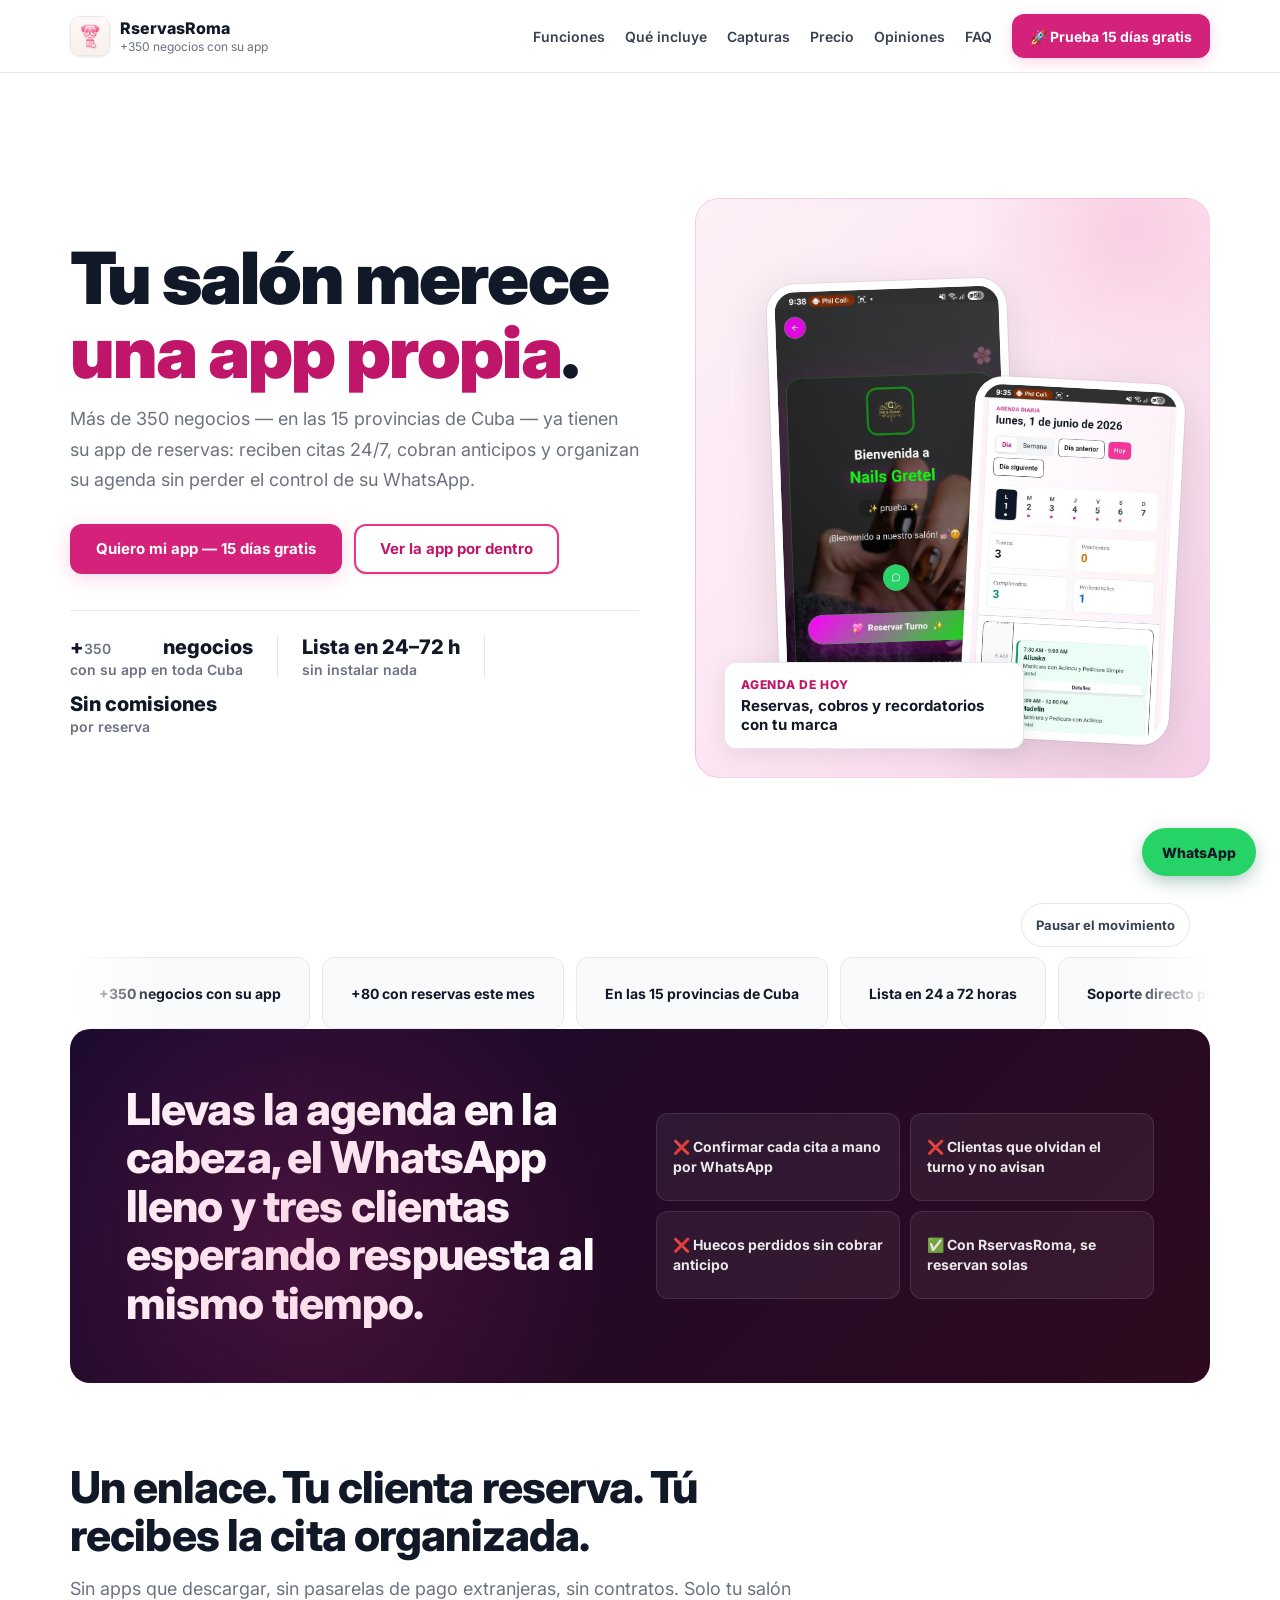
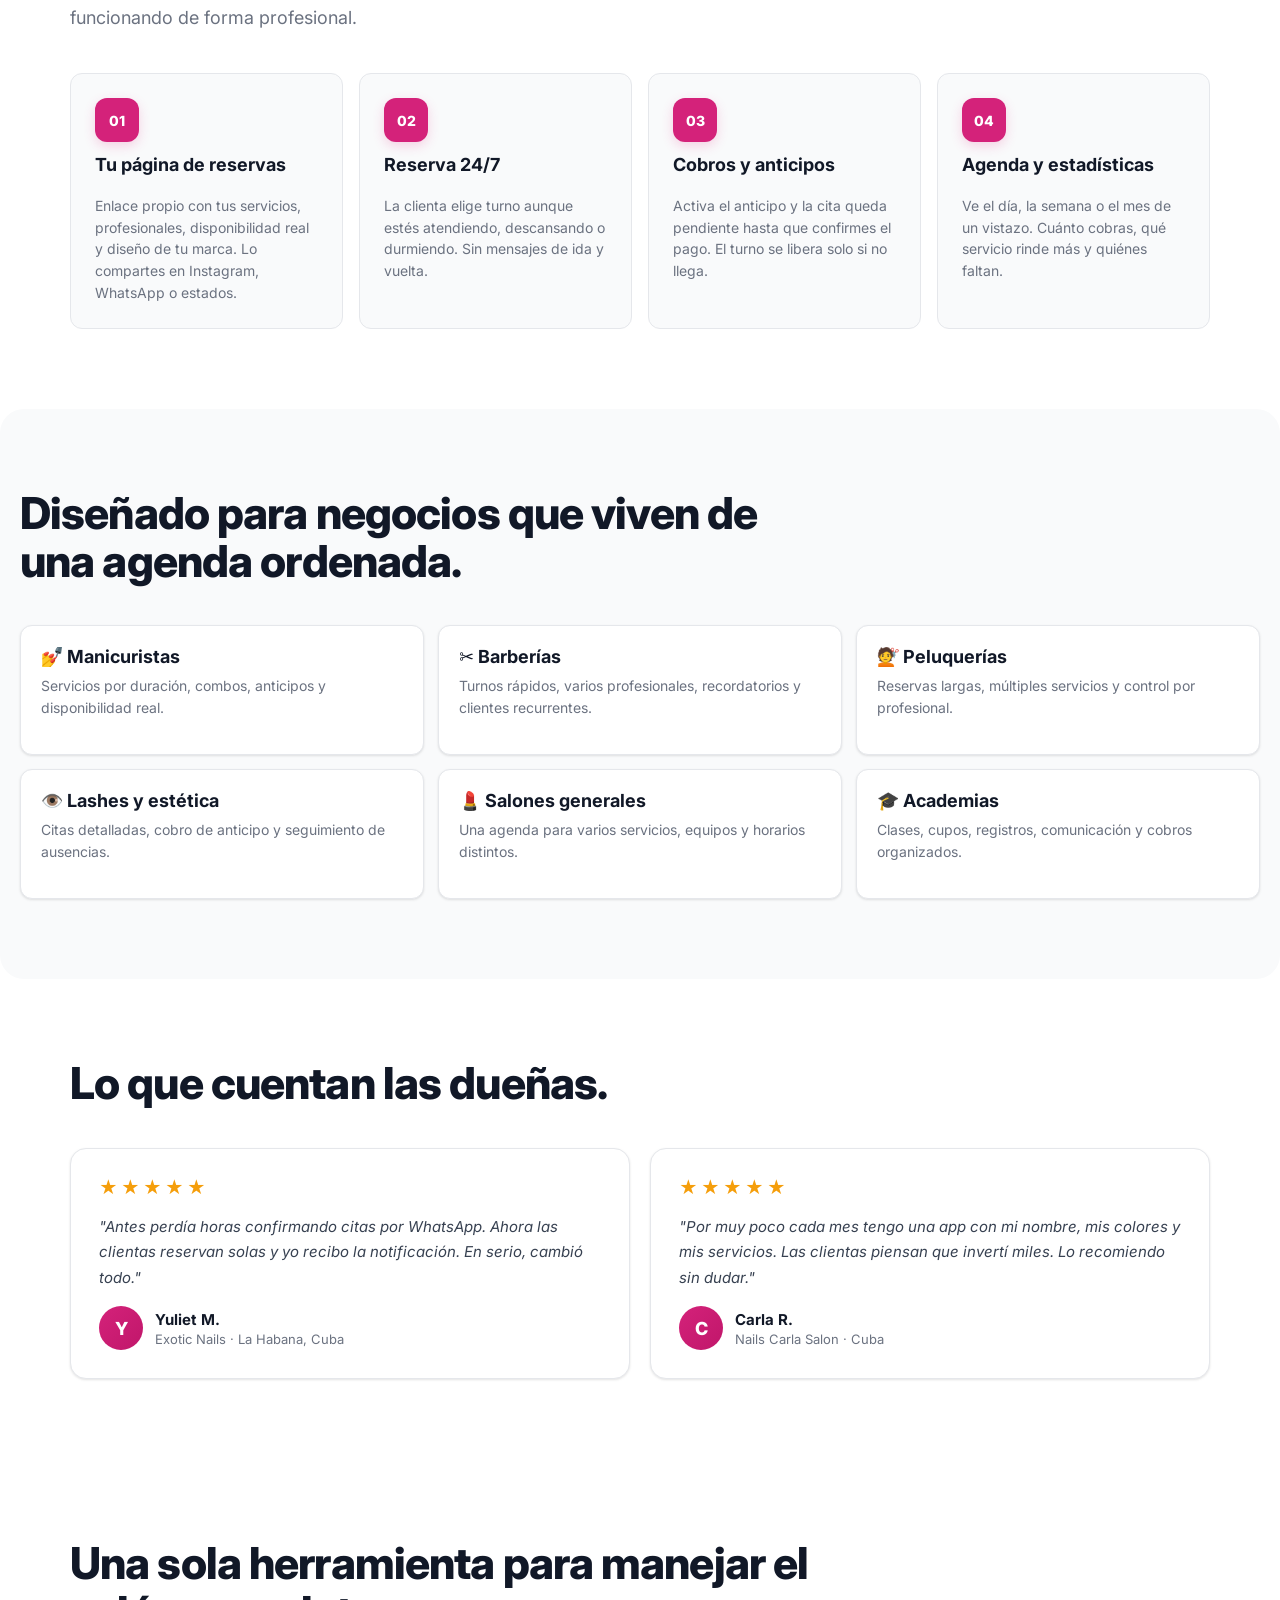
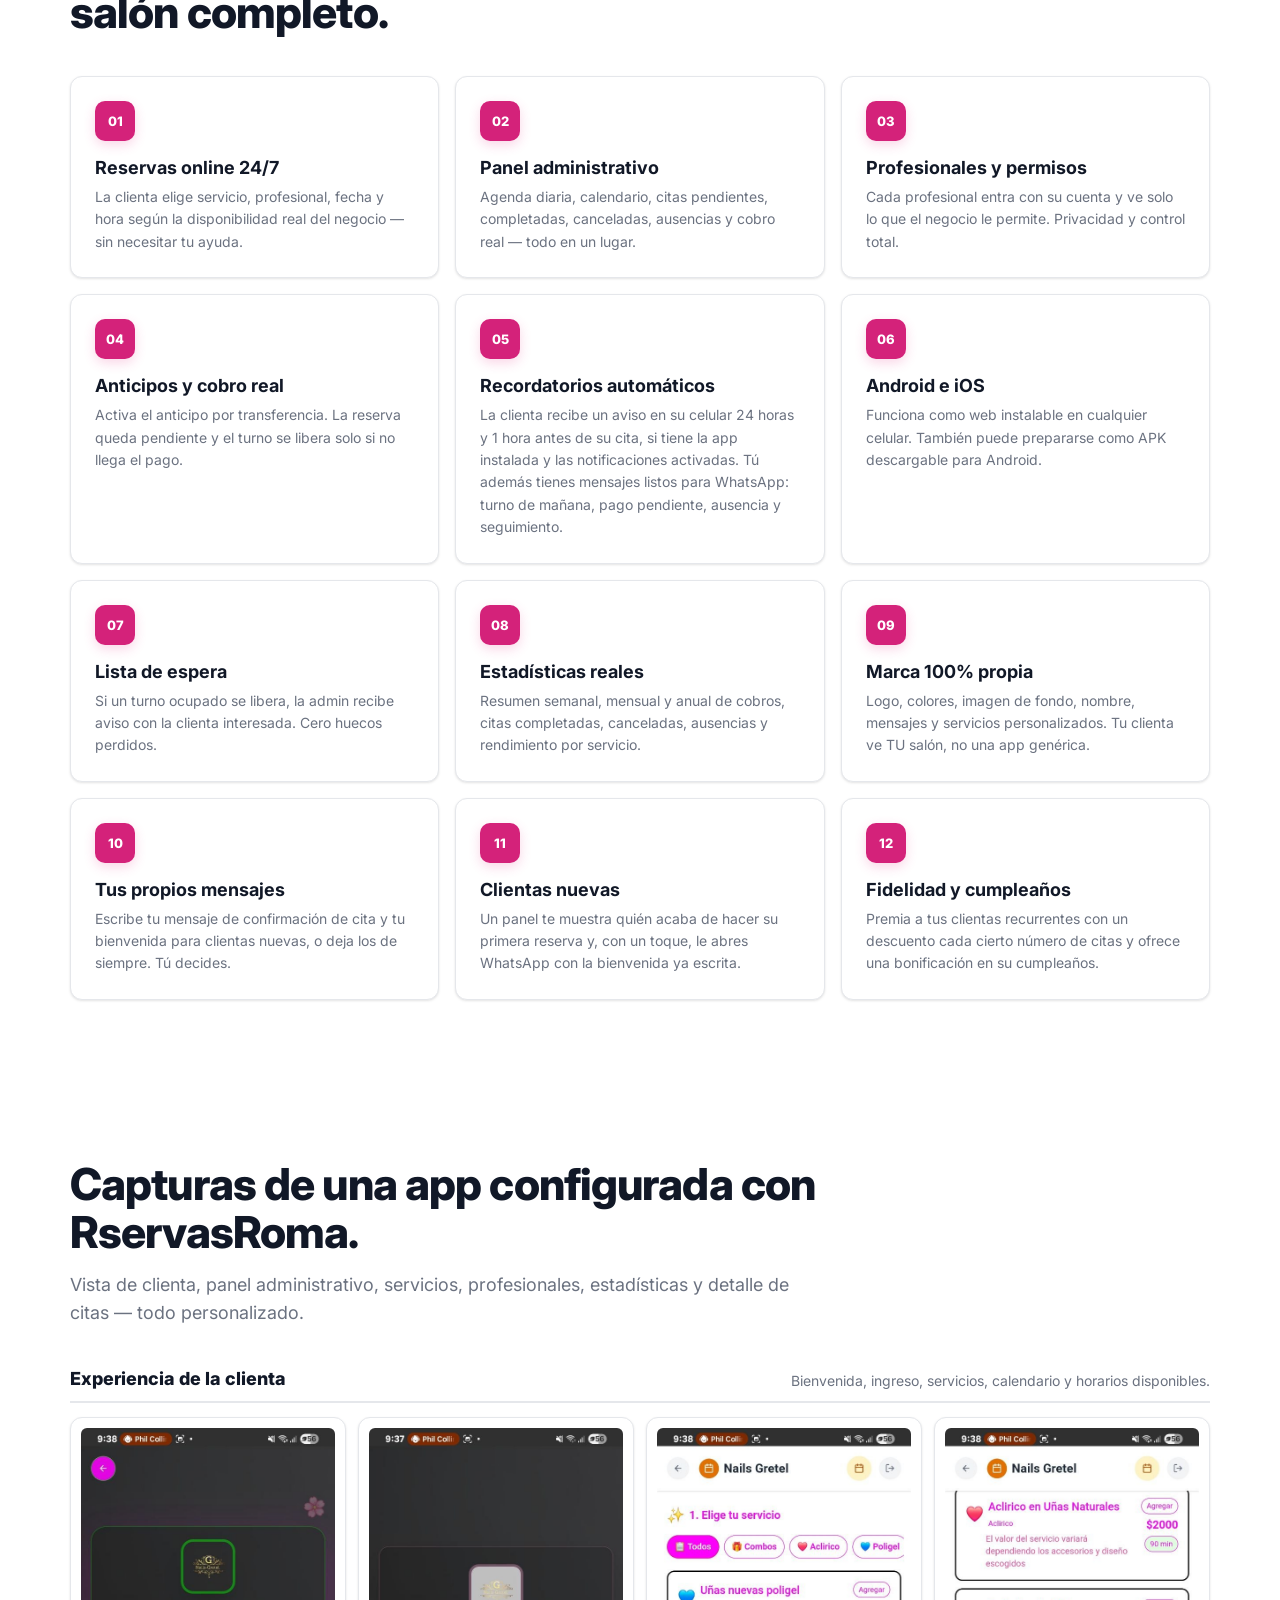
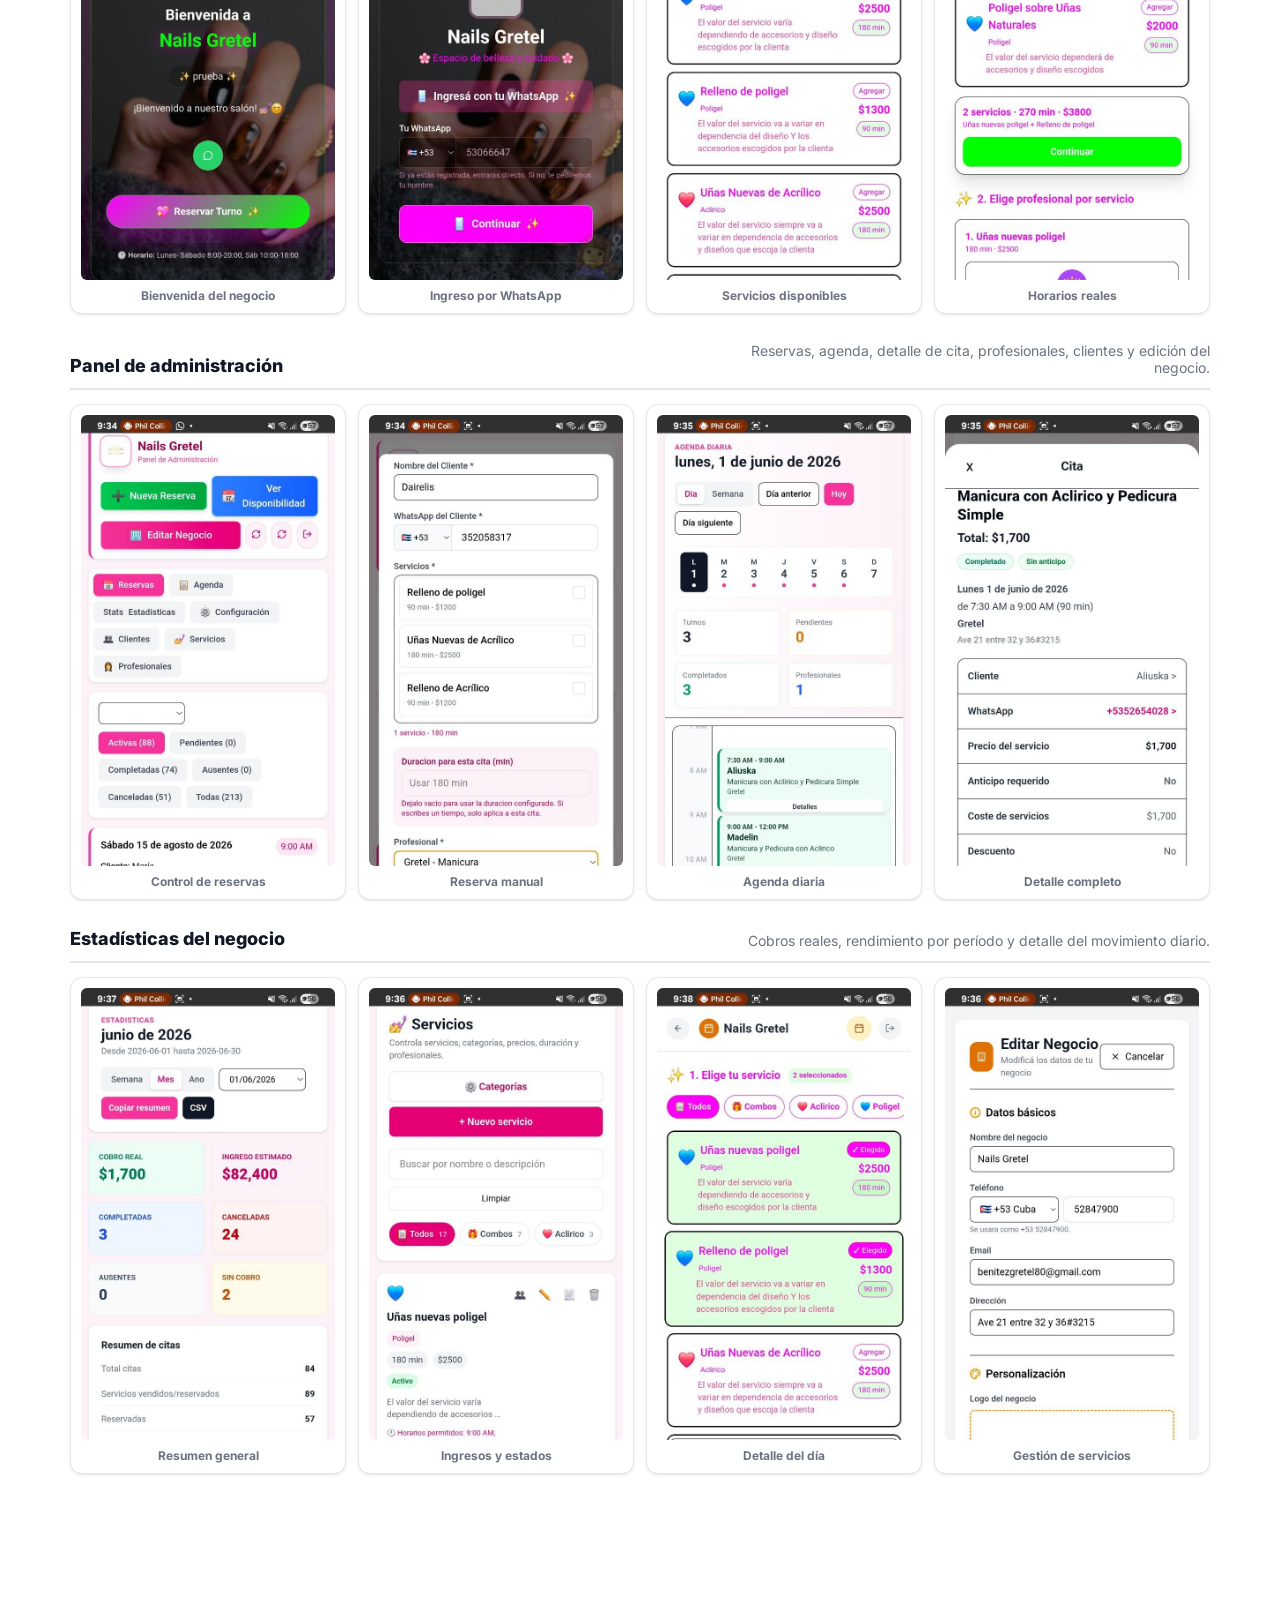
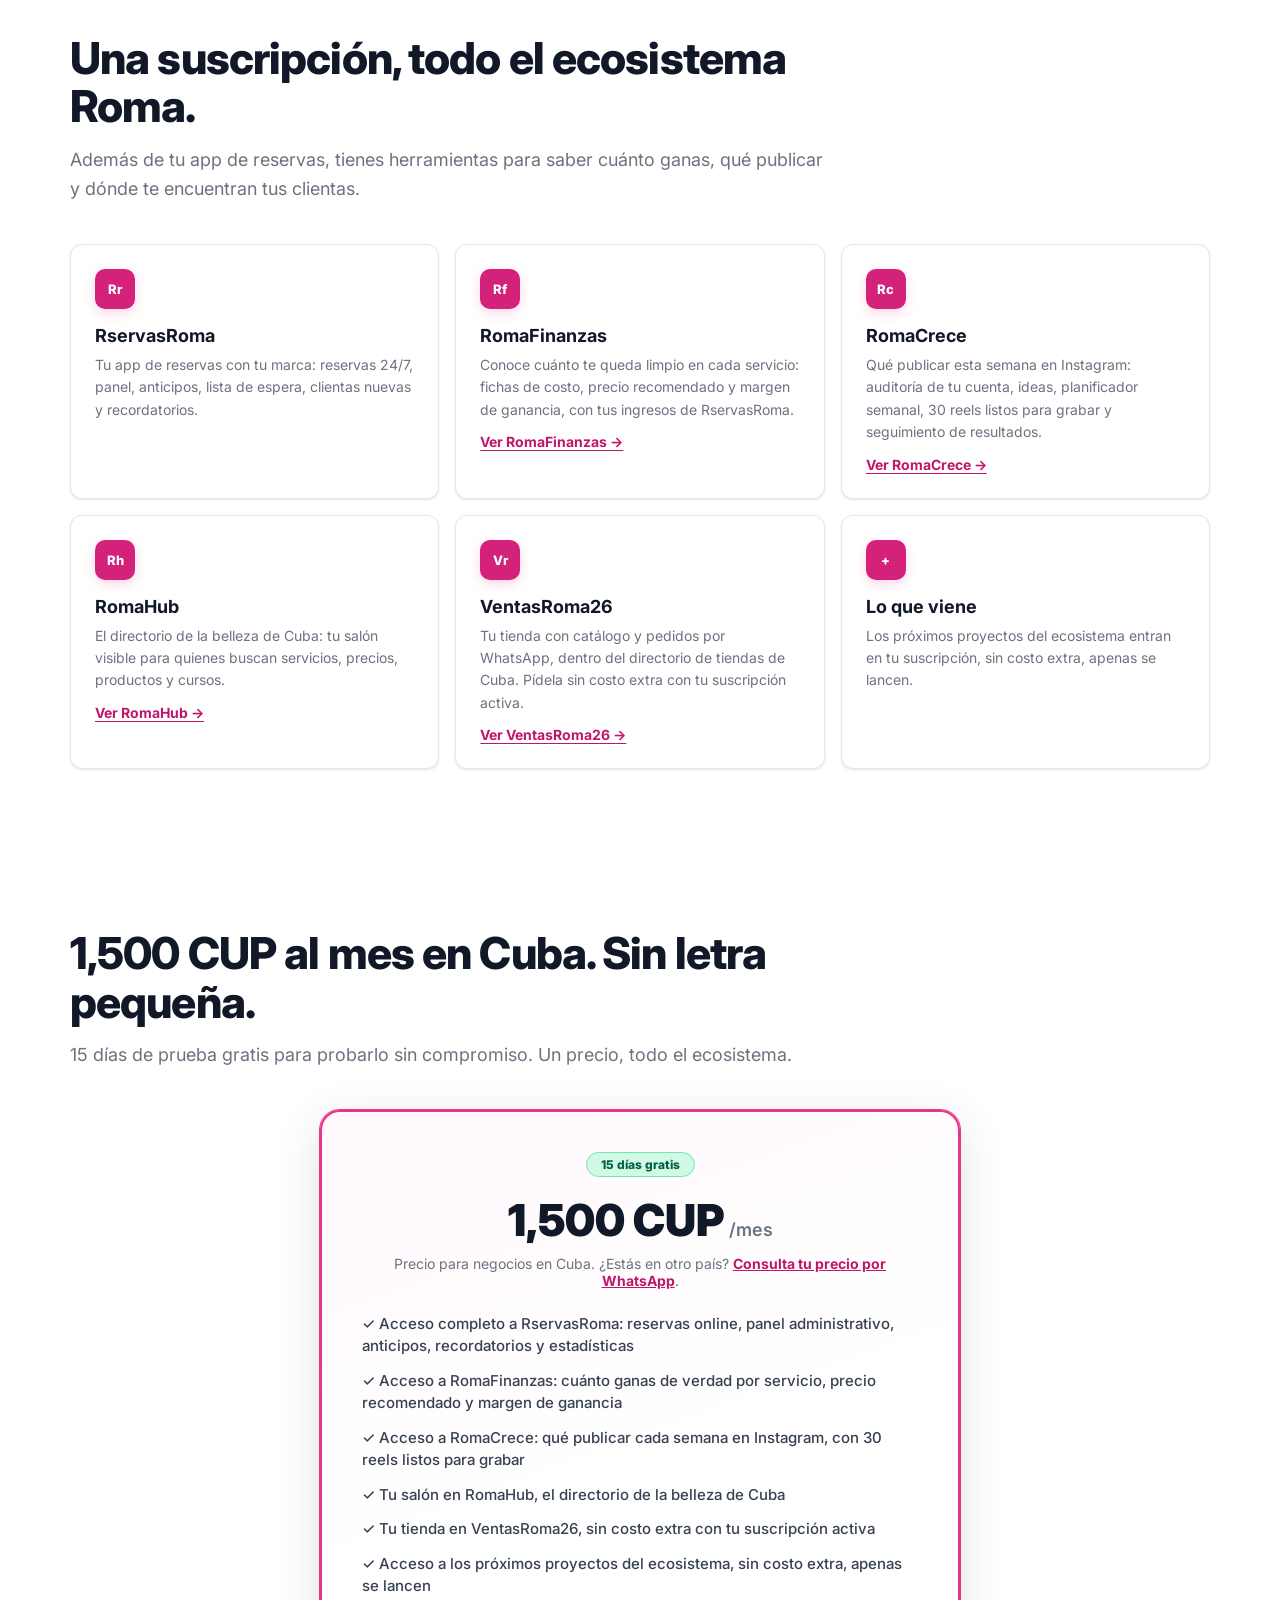
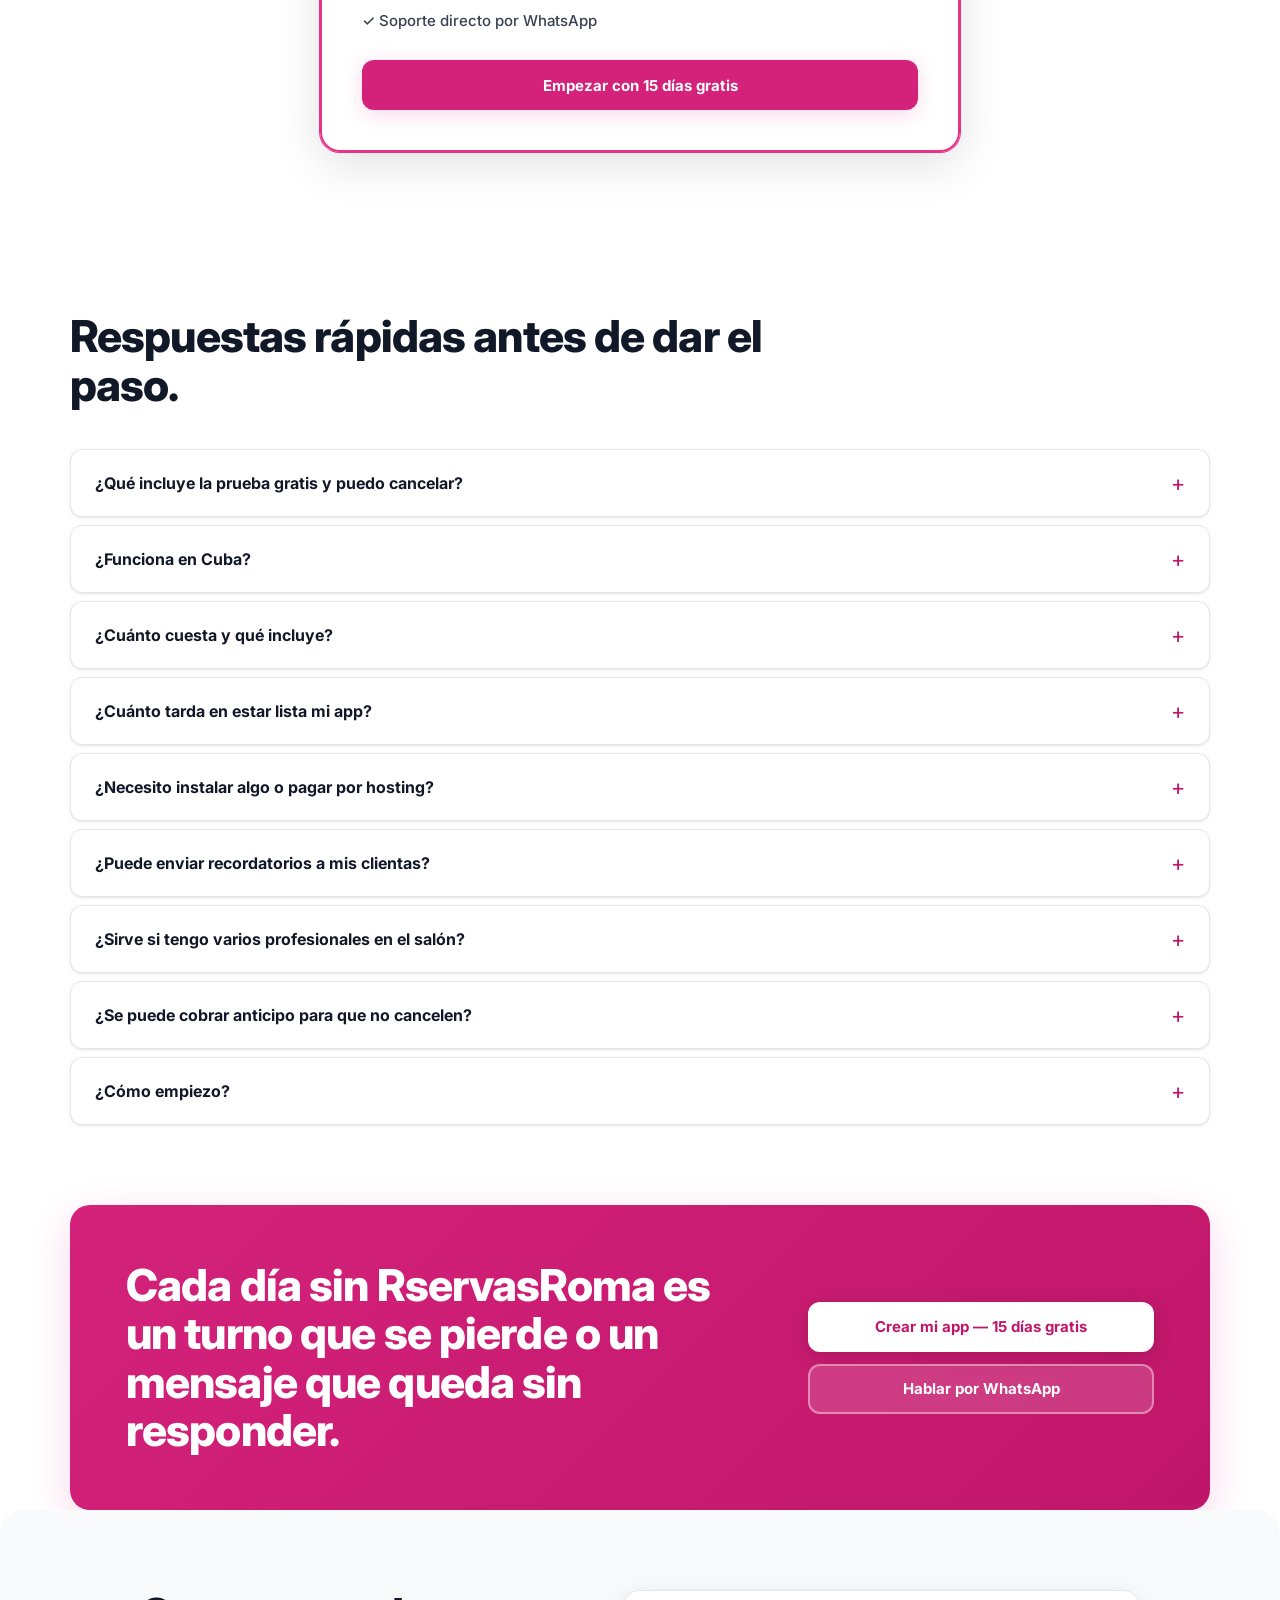
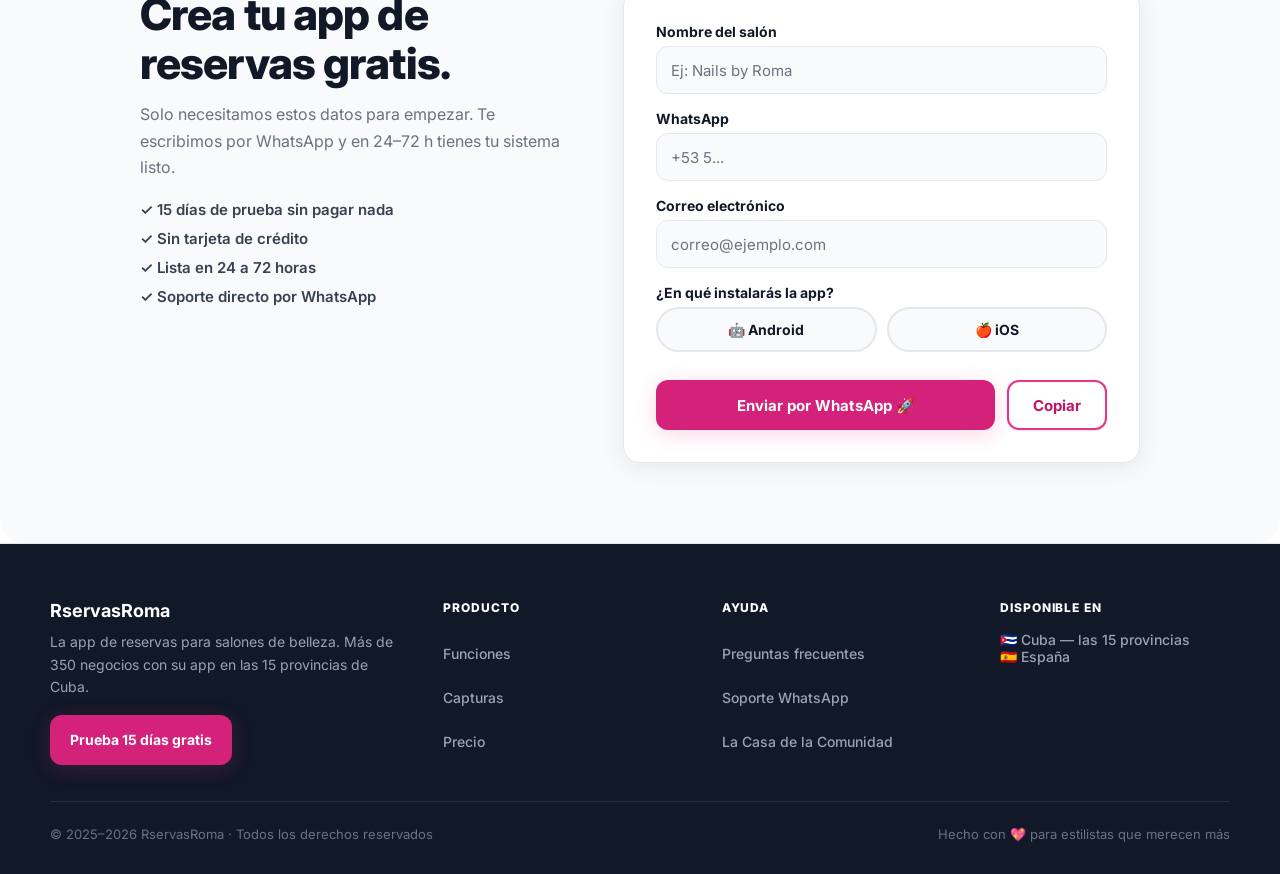
==== commit d0ccf4f1: "Fase 1: cifras medidas, seccion del ecosistema, textos de recordatorios y sin afirmaciones sin respa" ====
--- a/index.html
+++ b/index.html
@@ -4,7 +4,7 @@
   <meta charset="UTF-8">
   <meta name="viewport" content="width=device-width, initial-scale=1.0">
   <title>RservasRoma — App de reservas para tu salón</title>
-  <meta name="description" content="Más de 340 salones en las 15 provincias de Cuba usan RservasRoma para recibir reservas online, cobrar anticipos, recordar citas y medir ingresos. 15 días de prueba gratis.">
+  <meta name="description" content="Más de 350 negocios en las 15 provincias de Cuba tienen su app de reservas con RservasRoma: reservas online, anticipos, recordatorios y estadísticas. Incluye RomaFinanzas y RomaCrece. 15 días de prueba gratis.">
   <meta name="theme-color" content="#ffffff">
   <meta name="mobile-web-app-capable" content="yes">
   <meta name="apple-mobile-web-app-capable" content="yes">
@@ -29,12 +29,13 @@
         </span>
         <span>
           <strong>RservasRoma</strong>
-          <small>+340 salones activos</small>
+          <small>+350 negocios con su app</small>
         </span>
       </a>
       <button class="nav-toggle" type="button" aria-expanded="false" aria-controls="menu">Menú</button>
       <div class="nav-links" id="menu">
         <a href="#funciones">Funciones</a>
+        <a href="#ecosistema">Qué incluye</a>
         <a href="#galeria">Capturas</a>
         <a href="#precios">Precio</a>
         <a href="#testimonios">Opiniones</a>
@@ -52,17 +53,20 @@
     <section class="hero section">
       <div class="hero-copy">
         <h1>Tu salón merece <em>una app propia</em>.</h1>
-        <p class="hero-text">Más de 340 salones — en las 15 provincias de Cuba — ya reciben reservas 24/7, cobran anticipos y organizan su agenda sin perder el control de su WhatsApp.</p>
+        <p class="hero-text">Más de 350 negocios — en las 15 provincias de Cuba — ya tienen su app de reservas: reciben citas 24/7, cobran anticipos y organizan su agenda sin perder el control de su WhatsApp.</p>
         <div class="hero-actions">
           <a class="button primary" href="#crear">Quiero mi app — 15 días gratis</a>
           <a class="button secondary" href="#galeria">Ver la app por dentro</a>
         </div>
         <div class="hero-proof" aria-label="Indicadores clave">
-          <!-- Cifras medidas el 18/09/2026 en la tabla negocios (configurado=true):
-               341 negocios de reservas, todos en plan de pago. Para refrescarlas,
-               contar de nuevo antes de subirlas: un numero viejo puesto como actual
-               es peor que uno redondeado a la baja. -->
-          <span><strong>+<span class="countup" data-target="341">0</span> negocios</strong> activos en toda Cuba</span>
+          <!-- Cifras medidas el 13/10/2026 (Supabase):
+               361 negocios de reservas configurados (negocios.configurado = true y
+               es_tienda_externa = false) -> "+350".
+               86 negocios con reservas creadas en los ultimos 30 dias -> "+80".
+               "Activos" a secas ya no se usa: solo 86 de 361 recibieron reservas este
+               mes y por suscripcion hay 59 activas, 405 en prueba y 3 suspendidas.
+               Para refrescarlas, contar de nuevo y redondear a la baja. -->
+          <span><strong>+<span class="countup" data-target="350">0</span> negocios</strong> con su app en toda Cuba</span>
           <span><strong>Lista en 24–72 h</strong> sin instalar nada</span>
           <span><strong>Sin comisiones</strong> por reserva</span>
         </div>
@@ -92,11 +96,13 @@
       </div>
       <div class="marquee" id="marquee" aria-label="Datos clave de RservasRoma">
         <div class="marquee-track">
-          <span>+340 negocios activos</span>
+          <span>+350 negocios con su app</span>
+          <span>+80 con reservas este mes</span>
           <span>En las 15 provincias de Cuba</span>
           <span>Lista en 24 a 72 horas</span>
           <span>Soporte directo por WhatsApp</span>
-          <span aria-hidden="true">+340 negocios activos</span>
+          <span aria-hidden="true">+350 negocios con su app</span>
+          <span aria-hidden="true">+80 con reservas este mes</span>
           <span aria-hidden="true">En las 15 provincias de Cuba</span>
           <span aria-hidden="true">Lista en 24 a 72 horas</span>
           <span aria-hidden="true">Soporte directo por WhatsApp</span>
@@ -173,7 +179,7 @@
     ═══════════════════════════════════════════ -->
     <section class="section" id="testimonios">
       <div class="section-heading">
-        <h2>Negocios reales. Resultados reales.</h2>
+        <h2>Lo que cuentan las dueñas.</h2>
       </div>
       <div class="testimonios-grid">
         <article class="testimonio-card">
@@ -198,17 +204,10 @@
             </div>
           </div>
         </article>
-        <article class="testimonio-card">
-          <div class="testimonio-stars">★★★★★</div>
-          <p class="testimonio-text">"Los anticipos me salvaron. Antes las clientas cancelaban y yo perdía el turno. Ahora pagan para reservar y las ausencias bajaron a cero."</p>
-          <div class="testimonio-author">
-            <div class="testimonio-avatar">L</div>
-            <div>
-              <strong>Leci N.</strong>
-              <span>Leci's Nails · Cuba</span>
-            </div>
-          </div>
-        </article>
+        <!-- Quitado el 13/10/2026: Leci N. (Leci's Nails) decia "las ausencias bajaron a cero".
+             Sus datos no lo respaldan (2 reservas en junio, 0 ausencias) y no hay un antes y un
+             despues medido. Volver a poner un testimonio de anticipos solo con una frase real
+             y con permiso de la duena. -->
       </div>
     </section>
 
@@ -242,8 +241,8 @@
         </article>
         <article class="feature">
           <span class="icon">05</span>
-          <h3>Recordatorios para WhatsApp</h3>
-          <p>Mensajes listos para enviar: avisos de turno próximo, pago pendiente, ausencia y seguimiento post-cita.</p>
+          <h3>Recordatorios automáticos</h3>
+          <p>La clienta recibe un aviso en su celular 24 horas y 1 hora antes de su cita, si tiene la app instalada y las notificaciones activadas. Tú además tienes mensajes listos para WhatsApp: turno de mañana, pago pendiente, ausencia y seguimiento.</p>
         </article>
         <article class="feature">
           <span class="icon">06</span>
@@ -264,6 +263,21 @@
           <span class="icon">09</span>
           <h3>Marca 100% propia</h3>
           <p>Logo, colores, imagen de fondo, nombre, mensajes y servicios personalizados. Tu clienta ve TU salón, no una app genérica.</p>
+        </article>
+        <article class="feature">
+          <span class="icon">10</span>
+          <h3>Tus propios mensajes</h3>
+          <p>Escribe tu mensaje de confirmación de cita y tu bienvenida para clientas nuevas, o deja los de siempre. Tú decides.</p>
+        </article>
+        <article class="feature">
+          <span class="icon">11</span>
+          <h3>Clientas nuevas</h3>
+          <p>Un panel te muestra quién acaba de hacer su primera reserva y, con un toque, le abres WhatsApp con la bienvenida ya escrita.</p>
+        </article>
+        <article class="feature">
+          <span class="icon">12</span>
+          <h3>Fidelidad y cumpleaños</h3>
+          <p>Premia a tus clientas recurrentes con un descuento cada cierto número de citas y ofrece una bonificación en su cumpleaños.</p>
         </article>
       </div>
     </section>
@@ -315,6 +329,56 @@
             <figure><img src="assets/screenshots/admin-servicios.jpg" alt="Gestión de servicios" loading="lazy"><figcaption>Gestión de servicios</figcaption></figure>
           </div>
         </section>
+      </div>
+    </section>
+
+    <!-- ═══════════════════════════════════════════
+         ECOSISTEMA — LO QUE INCLUYE LA SUSCRIPCIÓN
+    ═══════════════════════════════════════════ -->
+    <section class="section" id="ecosistema">
+      <div class="section-heading">
+        <h2>Una suscripción, todo el ecosistema Roma.</h2>
+        <p>Además de tu app de reservas, tienes herramientas para saber cuánto ganas, qué publicar y dónde te encuentran tus clientas.</p>
+      </div>
+      <div class="feature-grid">
+        <article class="feature">
+          <span class="icon">Rr</span>
+          <h3>RservasRoma</h3>
+          <p>Tu app de reservas con tu marca: reservas 24/7, panel, anticipos, lista de espera, clientas nuevas y recordatorios.</p>
+        </article>
+        <article class="feature">
+          <span class="icon">Rf</span>
+          <h3>RomaFinanzas</h3>
+          <p>Conoce cuánto te queda limpio en cada servicio: fichas de costo, precio recomendado y margen de ganancia, con tus ingresos de RservasRoma.</p>
+          <a class="eco-link" href="https://tusalon.github.io/RomaFinanzas/" target="_blank" rel="noopener">Ver RomaFinanzas →</a>
+        </article>
+        <article class="feature">
+          <span class="icon">Rc</span>
+          <h3>RomaCrece</h3>
+          <p>Qué publicar esta semana en Instagram: auditoría de tu cuenta, ideas, planificador semanal, 30 reels listos para grabar y seguimiento de resultados.</p>
+          <a class="eco-link" href="https://tusalon.github.io/RomaCrece/" target="_blank" rel="noopener">Ver RomaCrece →</a>
+        </article>
+        <article class="feature">
+          <span class="icon">Rh</span>
+          <h3>RomaHub</h3>
+          <p>El directorio de la belleza de Cuba: tu salón visible para quienes buscan servicios, precios, productos y cursos.</p>
+          <a class="eco-link" href="https://tusalon.github.io/RomaHub/" target="_blank" rel="noopener">Ver RomaHub →</a>
+        </article>
+        <!-- CONFIRMAR antes de publicar: el acceso a VentasRoma26 sin costo para quien tiene
+             suscripcion activa de RservasRoma es una regla comercial que hoy NO esta escrita en el
+             codigo de VentasRoma26 (alli la tienda nueva tiene 10 dias gratis). Si no se va a dar,
+             borrar esta tarjeta y la linea del precio. -->
+        <article class="feature">
+          <span class="icon">Vr</span>
+          <h3>VentasRoma26</h3>
+          <p>Tu tienda con catálogo y pedidos por WhatsApp, dentro del directorio de tiendas de Cuba. Pídela sin costo extra con tu suscripción activa.</p>
+          <a class="eco-link" href="https://ventasroma26.com" target="_blank" rel="noopener">Ver VentasRoma26 →</a>
+        </article>
+        <article class="feature">
+          <span class="icon">+</span>
+          <h3>Lo que viene</h3>
+          <p>Los próximos proyectos del ecosistema entran en tu suscripción, sin costo extra, apenas se lancen.</p>
+        </article>
       </div>
     </section>
 
@@ -333,6 +397,9 @@
         <ul class="price-single-list">
           <li>✓ Acceso completo a RservasRoma: reservas online, panel administrativo, anticipos, recordatorios y estadísticas</li>
           <li>✓ Acceso a RomaFinanzas: cuánto ganas de verdad por servicio, precio recomendado y margen de ganancia</li>
+          <li>✓ Acceso a RomaCrece: qué publicar cada semana en Instagram, con 30 reels listos para grabar</li>
+          <li>✓ Tu salón en RomaHub, el directorio de la belleza de Cuba</li>
+          <li>✓ Tu tienda en VentasRoma26, sin costo extra con tu suscripción activa</li>
           <li>✓ Acceso a los próximos proyectos del ecosistema, sin costo extra, apenas se lancen</li>
           <li>✓ Soporte directo por WhatsApp</li>
         </ul>
@@ -358,7 +425,7 @@
         </details>
         <details>
           <summary>¿Cuánto cuesta y qué incluye?</summary>
-          <p>1,500 CUP al mes en Cuba, un solo precio con todo incluido: acceso completo a RservasRoma, acceso a RomaFinanzas (para saber cuánto ganas de verdad por servicio) y a los próximos proyectos del ecosistema, sin costo extra. Si tu negocio está en otro país, escríbenos por WhatsApp y te decimos el precio.</p>
+          <p>1,500 CUP al mes en Cuba, un solo precio con todo incluido: acceso completo a RservasRoma, RomaFinanzas (para saber cuánto ganas de verdad por servicio), RomaCrece (qué publicar cada semana en Instagram), tu lugar en RomaHub y tu tienda en VentasRoma26, y los próximos proyectos del ecosistema, sin costo extra. Si tu negocio está en otro país, escríbenos por WhatsApp y te decimos el precio.</p>
         </details>
         <details>
           <summary>¿Cuánto tarda en estar lista mi app?</summary>
@@ -370,7 +437,7 @@
         </details>
         <details>
           <summary>¿Puede enviar recordatorios a mis clientas?</summary>
-          <p>Sí. RservasRoma genera mensajes listos para enviar por WhatsApp: aviso de turno próximo, pago pendiente, seguimiento de ausencia y confirmación. Solo le das clic y lo envías.</p>
+          <p>Sí, de dos formas. La clienta que tiene la app y las notificaciones activadas recibe un aviso automático 24 horas y 1 hora antes de su cita. Y desde tu panel tienes mensajes listos para WhatsApp: turno de mañana, pago pendiente, seguimiento de ausencia y confirmación. Solo le das clic y lo envías.</p>
         </details>
         <details>
           <summary>¿Sirve si tengo varios profesionales en el salón?</summary>
@@ -378,7 +445,7 @@
         </details>
         <details>
           <summary>¿Se puede cobrar anticipo para que no cancelen?</summary>
-          <p>Sí. Activas el anticipo por transferencia y la cita queda pendiente hasta que confirmes el pago. Si no llega, el turno se libera automáticamente. Las ausencias bajan drásticamente.</p>
+          <p>Sí. Activas el anticipo por transferencia y la cita queda pendiente hasta que confirmes el pago. Si no llega, el turno se libera automáticamente y no pierdes el hueco.</p>
         </details>
         <details>
           <summary>¿Cómo empiezo?</summary>
@@ -457,7 +524,7 @@
     <div class="footer-inner">
       <div class="footer-brand">
         <strong>RservasRoma</strong>
-        <p>La app de reservas para salones de belleza. Más de 340 negocios activos en las 15 provincias de Cuba.</p>
+        <p>La app de reservas para salones de belleza. Más de 350 negocios con su app en las 15 provincias de Cuba.</p>
         <a class="button primary" href="#crear" style="margin-top:16px;display:inline-flex;width:auto;padding:10px 18px;font-size:14px">Prueba 15 días gratis</a>
       </div>
       <div class="footer-col">
--- a/styles.css
+++ b/styles.css
@@ -404,6 +404,7 @@
 }
 .feature:hover { border-color: var(--brand); transform: translateY(-2px); box-shadow: var(--shadow); }
 .feature p { color: var(--muted); line-height: 1.6; font-size: 14px; margin-top: 8px; }
+.eco-link { display: inline-block; margin-top: 12px; font-size: 14px; font-weight: 700; color: var(--brand-dark, var(--brand)); text-decoration: underline; text-underline-offset: 3px; }
 .icon {
   display: inline-grid;
   place-items: center;
@@ -456,7 +457,7 @@
 /* ── TESTIMONIOS ── */
 .testimonios-grid {
   display: grid;
-  grid-template-columns: repeat(3, minmax(0,1fr));
+  grid-template-columns: repeat(auto-fit, minmax(260px, 1fr));
   gap: 20px;
 }
 .testimonio-card {
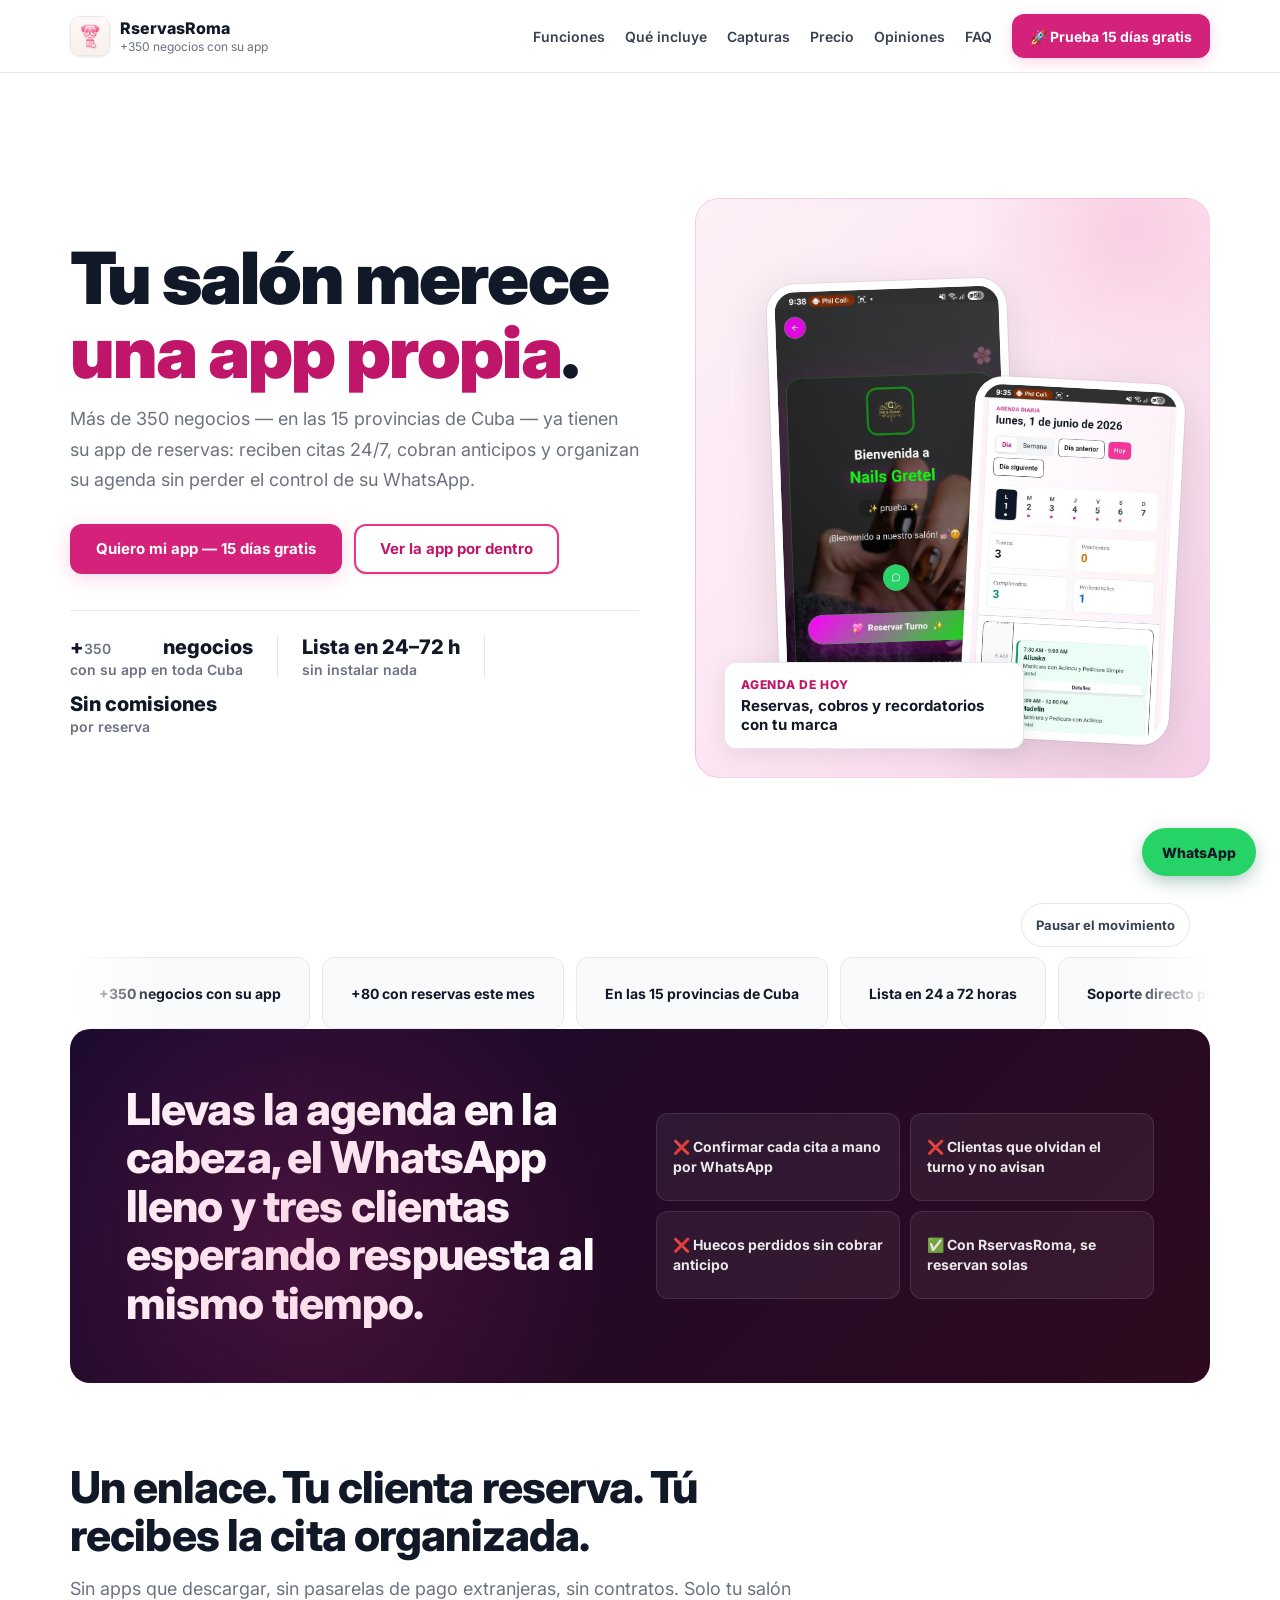
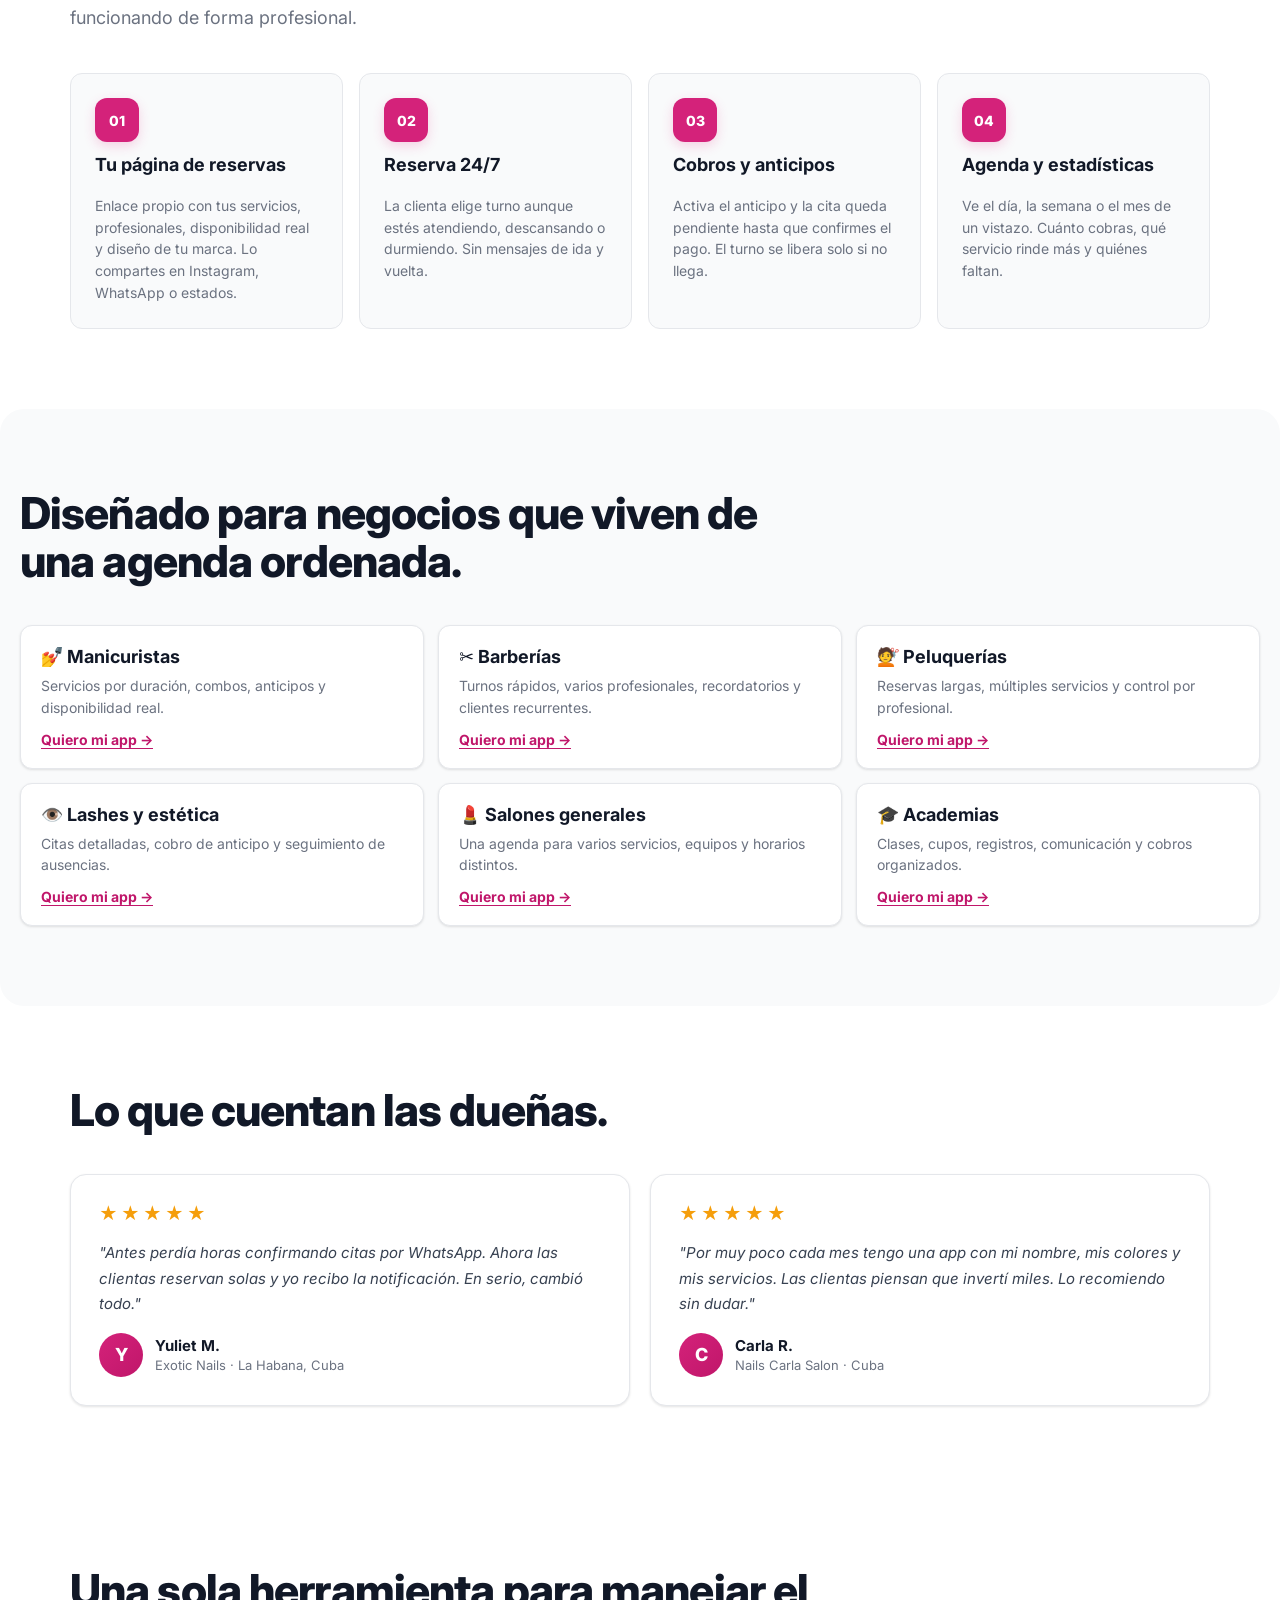
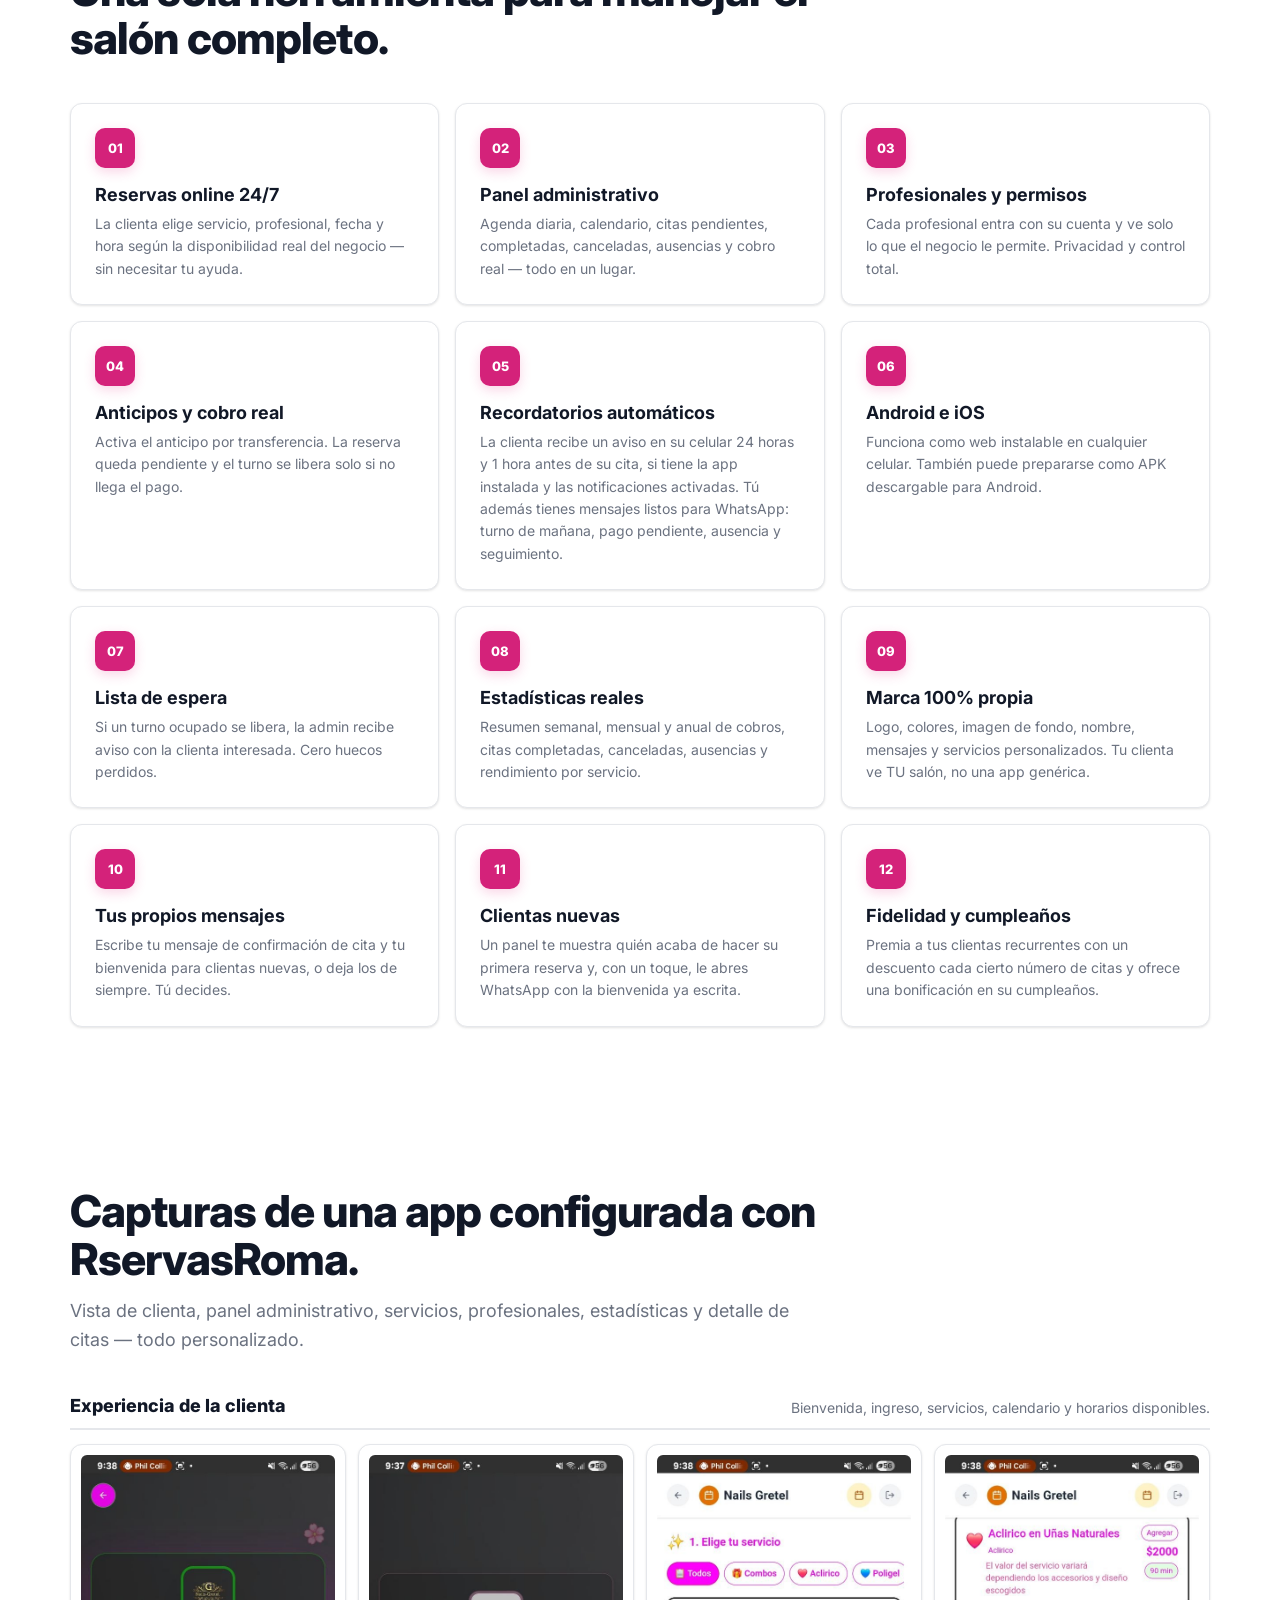
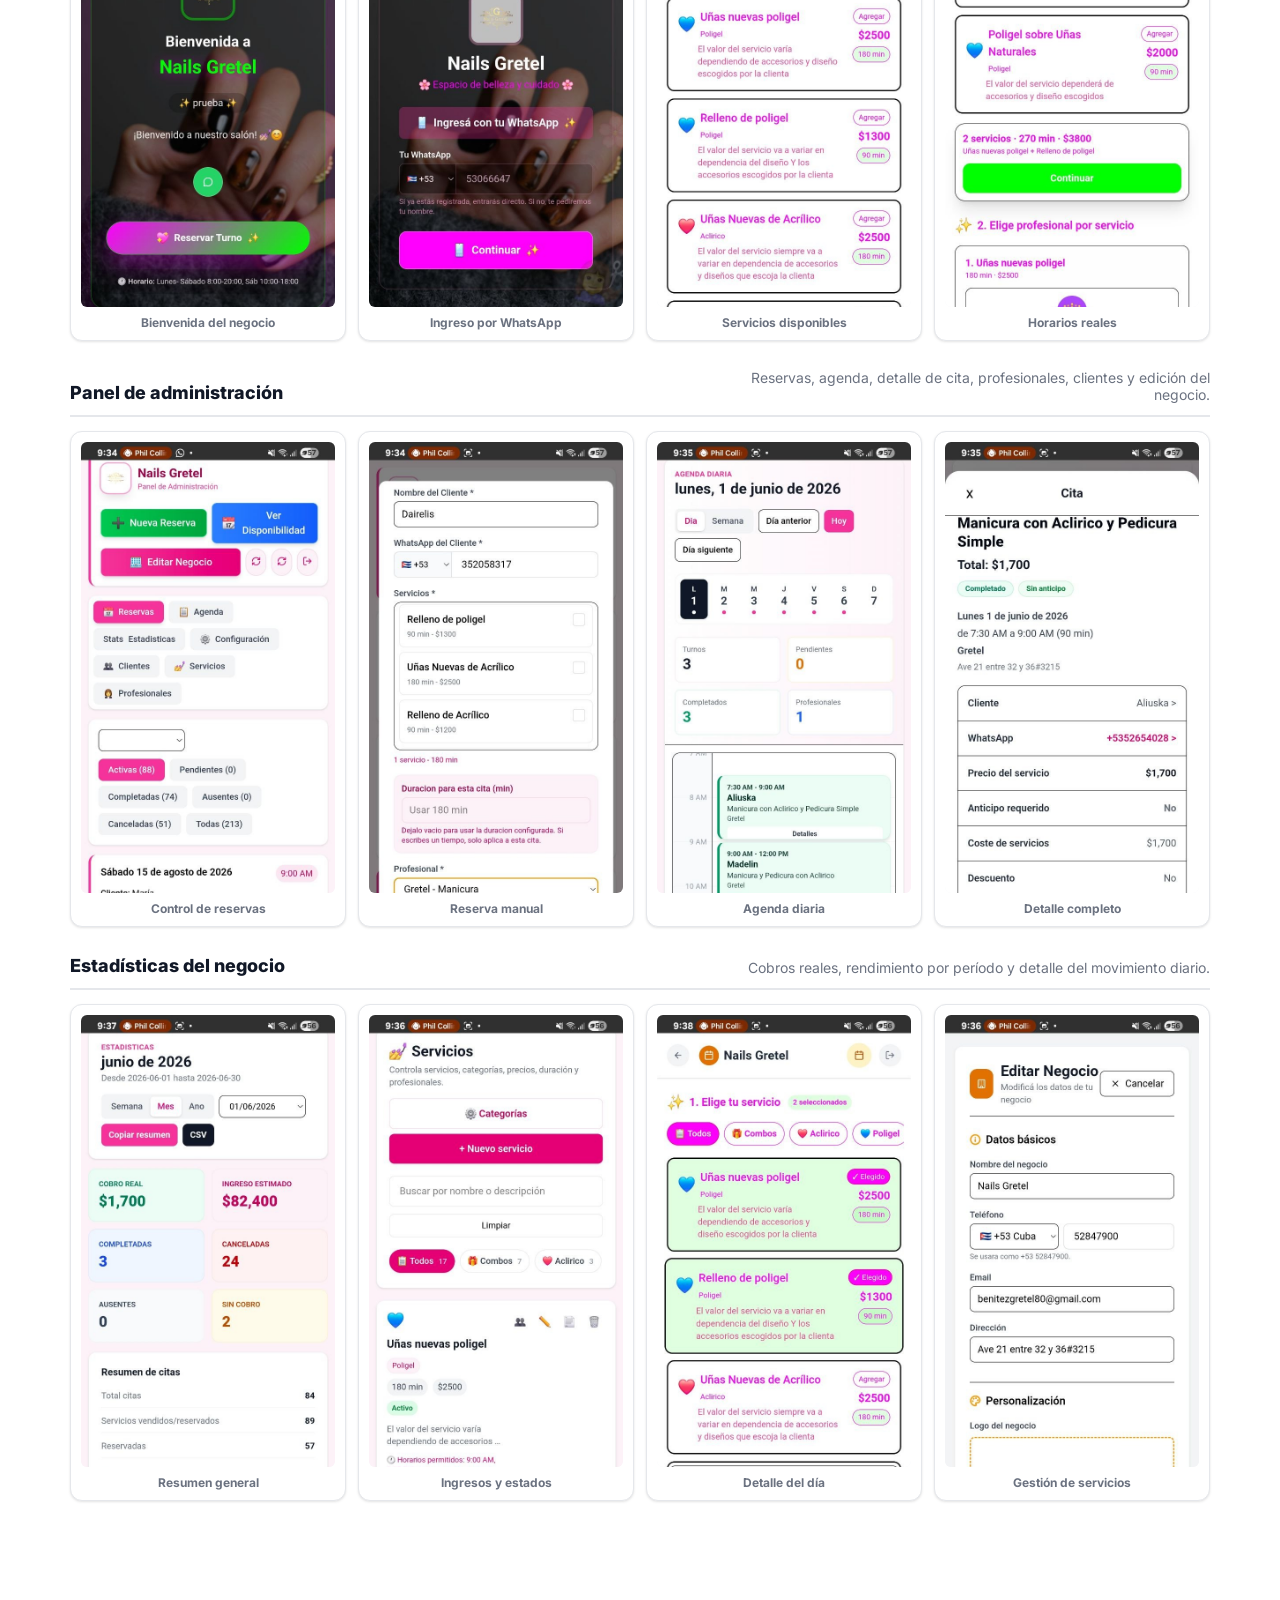
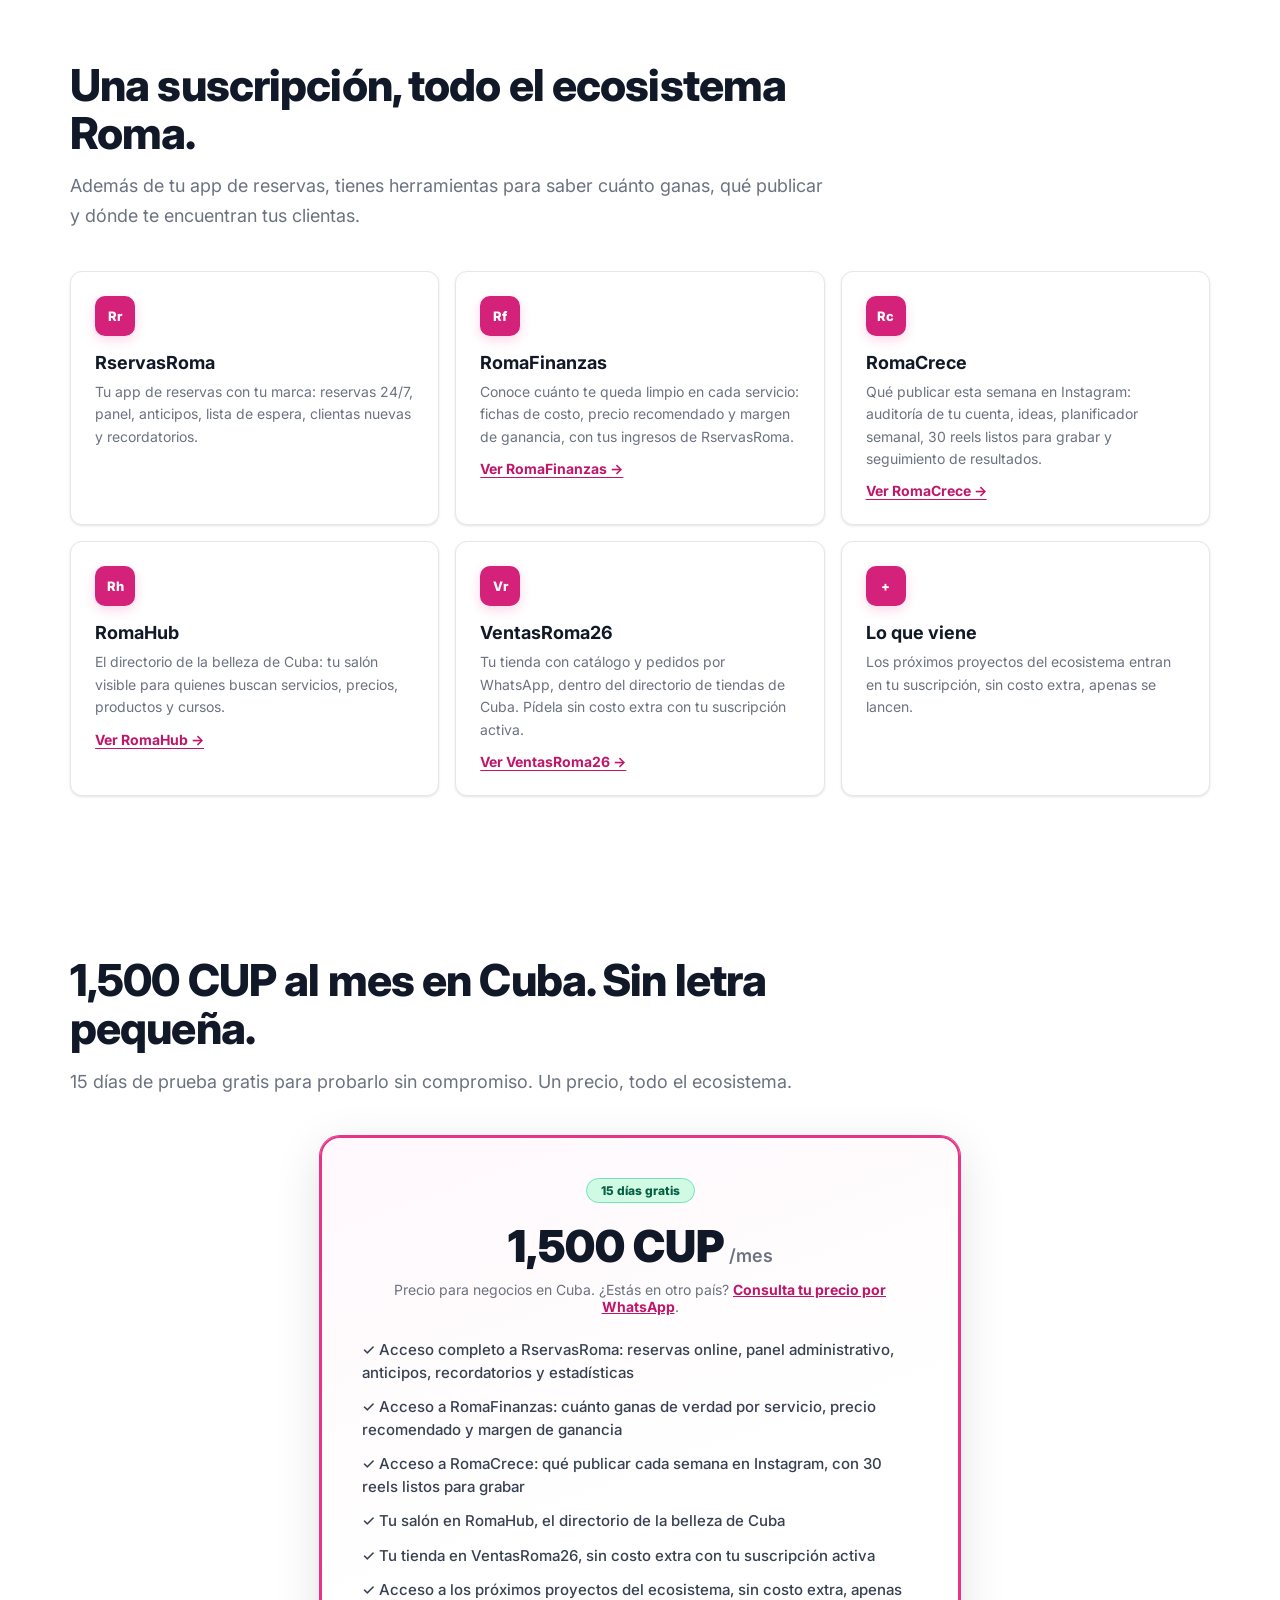
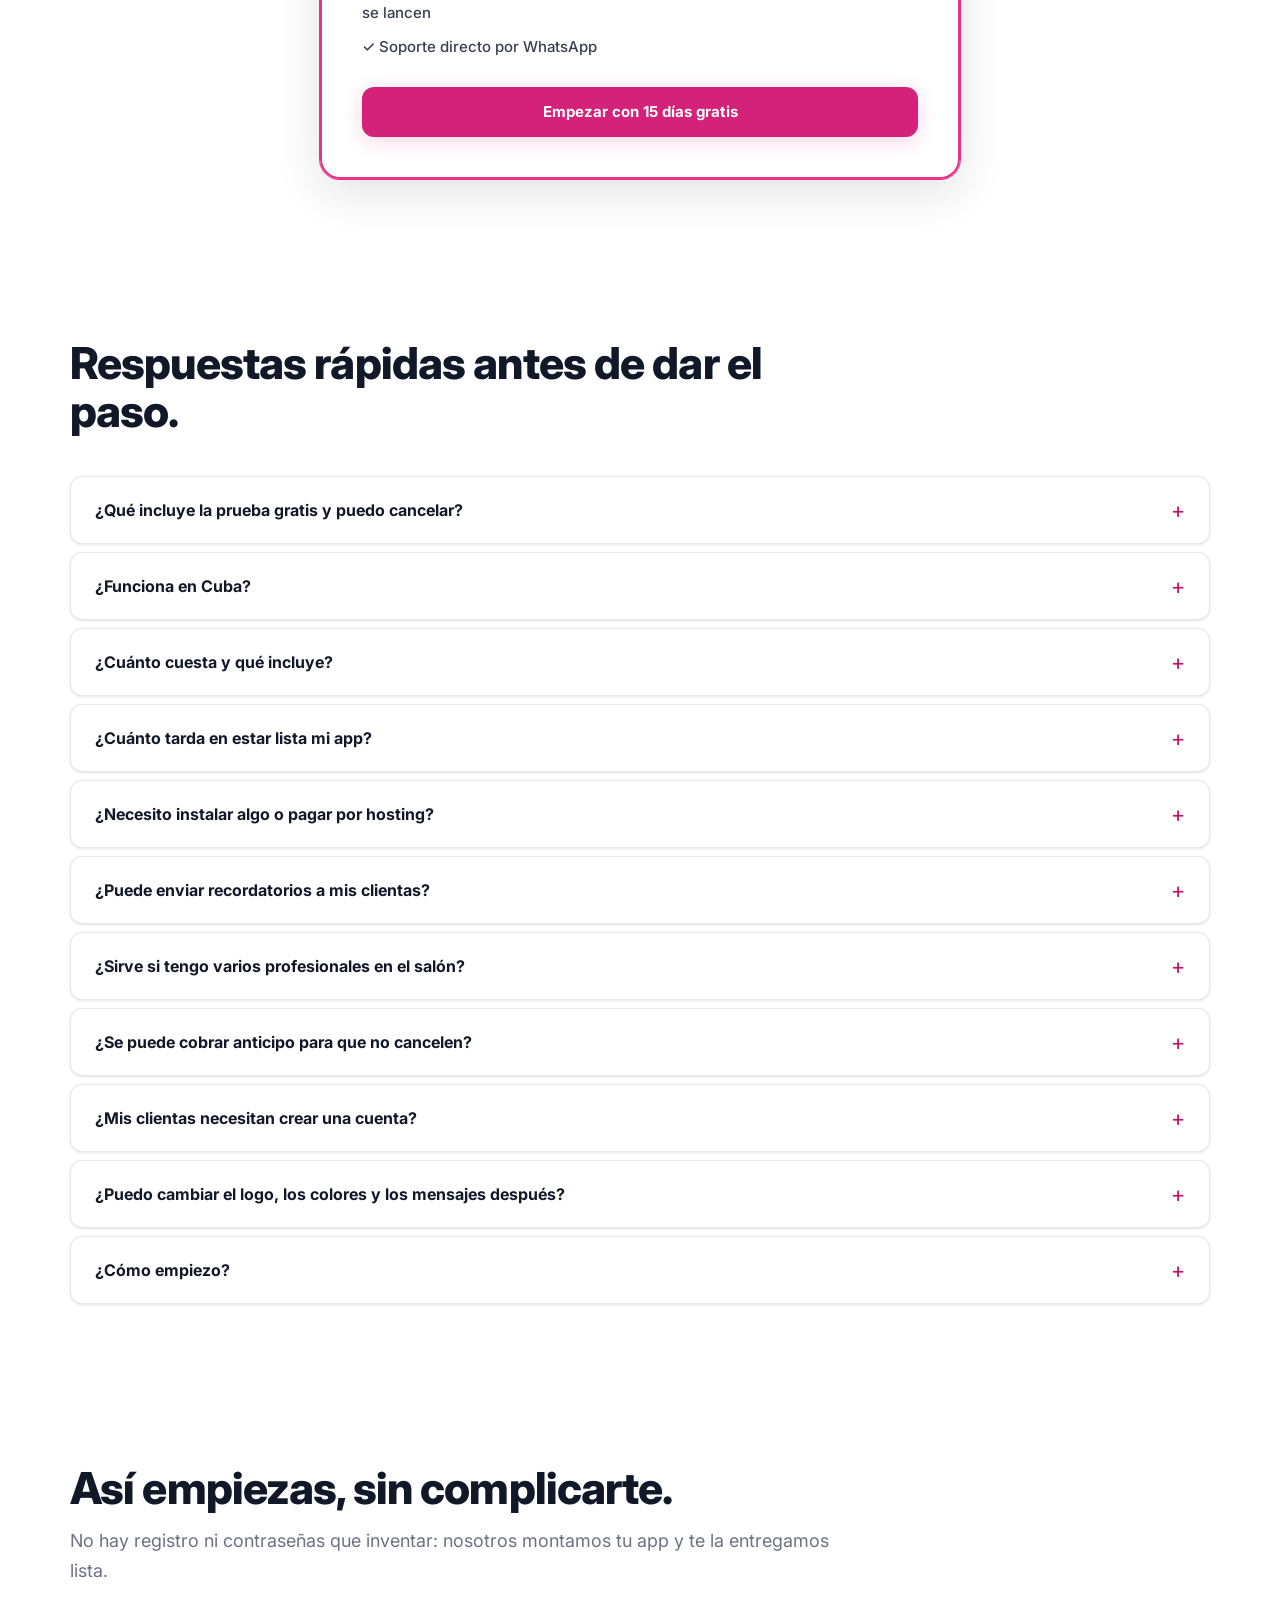
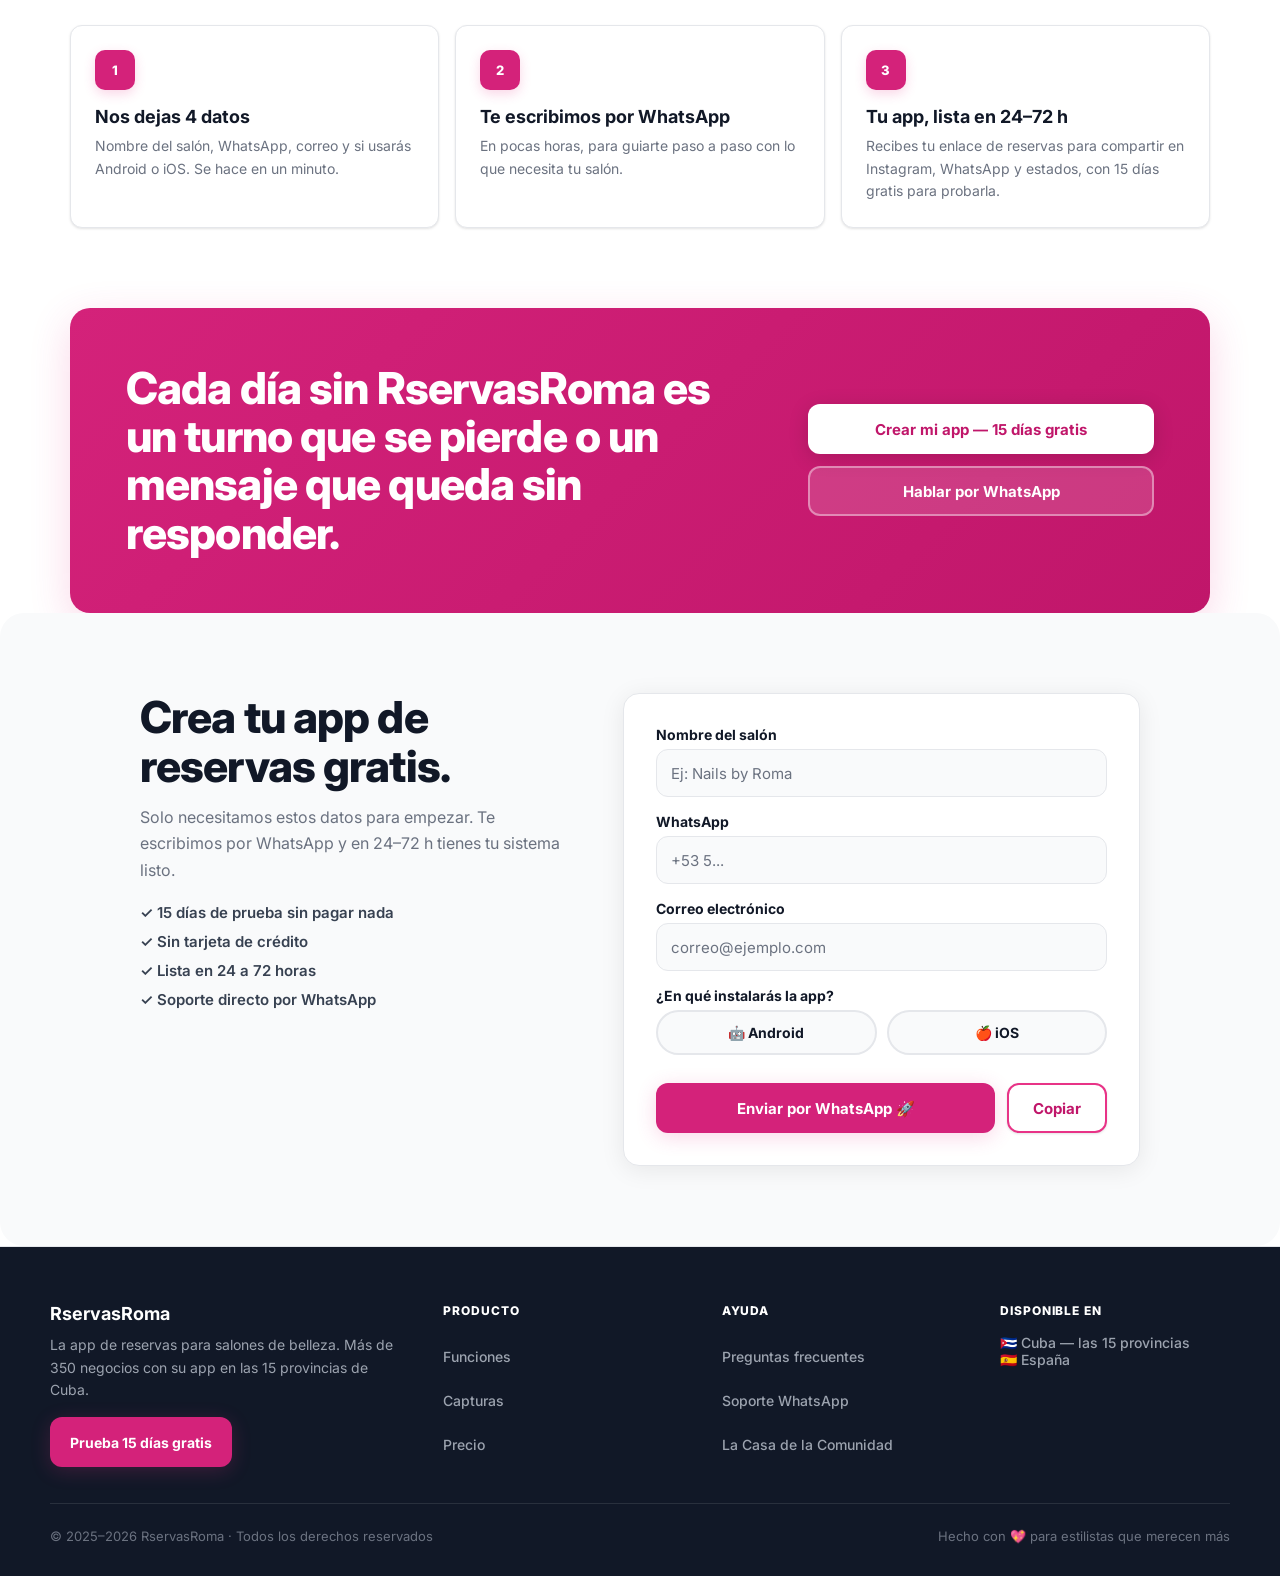
==== commit d1f01bb3: "Fase 2: como empieza, gracias tras enviar, fuente y rubro de la solicitud Co-Authored-By: Claude Son" ====
--- a/index.html
+++ b/index.html
@@ -165,12 +165,12 @@
         <h2>Diseñado para negocios que viven de una agenda ordenada.</h2>
       </div>
       <div class="audience-grid">
-        <article><strong>💅 Manicuristas</strong><span>Servicios por duración, combos, anticipos y disponibilidad real.</span></article>
-        <article><strong>✂️ Barberías</strong><span>Turnos rápidos, varios profesionales, recordatorios y clientes recurrentes.</span></article>
-        <article><strong>💇 Peluquerías</strong><span>Reservas largas, múltiples servicios y control por profesional.</span></article>
-        <article><strong>👁️ Lashes y estética</strong><span>Citas detalladas, cobro de anticipo y seguimiento de ausencias.</span></article>
-        <article><strong>💄 Salones generales</strong><span>Una agenda para varios servicios, equipos y horarios distintos.</span></article>
-        <article><strong>🎓 Academias</strong><span>Clases, cupos, registros, comunicación y cobros organizados.</span></article>
+        <article><strong>💅 Manicuristas</strong><span>Servicios por duración, combos, anticipos y disponibilidad real.</span><a class="eco-link" href="#crear" data-rubro="Manicura">Quiero mi app →</a></article>
+        <article><strong>✂️ Barberías</strong><span>Turnos rápidos, varios profesionales, recordatorios y clientes recurrentes.</span><a class="eco-link" href="#crear" data-rubro="Barbería">Quiero mi app →</a></article>
+        <article><strong>💇 Peluquerías</strong><span>Reservas largas, múltiples servicios y control por profesional.</span><a class="eco-link" href="#crear" data-rubro="Peluquería">Quiero mi app →</a></article>
+        <article><strong>👁️ Lashes y estética</strong><span>Citas detalladas, cobro de anticipo y seguimiento de ausencias.</span><a class="eco-link" href="#crear" data-rubro="Lashes y estética">Quiero mi app →</a></article>
+        <article><strong>💄 Salones generales</strong><span>Una agenda para varios servicios, equipos y horarios distintos.</span><a class="eco-link" href="#crear" data-rubro="Salón general">Quiero mi app →</a></article>
+        <article><strong>🎓 Academias</strong><span>Clases, cupos, registros, comunicación y cobros organizados.</span><a class="eco-link" href="#crear" data-rubro="Academia">Quiero mi app →</a></article>
       </div>
     </section>
 
@@ -448,10 +448,45 @@
           <p>Sí. Activas el anticipo por transferencia y la cita queda pendiente hasta que confirmes el pago. Si no llega, el turno se libera automáticamente y no pierdes el hueco.</p>
         </details>
         <details>
+          <summary>¿Mis clientas necesitan crear una cuenta?</summary>
+          <p>No necesitan contraseña. Entran con su número de WhatsApp, eligen servicio, día y hora, y listo.</p>
+        </details>
+        <details>
+          <summary>¿Puedo cambiar el logo, los colores y los mensajes después?</summary>
+          <p>Sí. Desde tu panel cambias logo, colores, imagen de fondo, nombre, servicios y tus mensajes de confirmación y de bienvenida cuando quieras.</p>
+        </details>
+        <details>
           <summary>¿Cómo empiezo?</summary>
           <p>Llena el formulario de abajo con los datos de tu salón. Te escribimos por WhatsApp en pocas horas para guiarte paso a paso. En 24–72 h tu app está lista.</p>
         </details>
       </div>
+    </section>
+
+    <!-- ═══════════════════════════════════════════
+         CÓMO EMPIEZA
+    ═══════════════════════════════════════════ -->
+    <section class="section" id="como-empieza">
+      <div class="section-heading">
+        <h2>Así empiezas, sin complicarte.</h2>
+        <p>No hay registro ni contraseñas que inventar: nosotros montamos tu app y te la entregamos lista.</p>
+      </div>
+      <ol class="steps">
+        <li>
+          <span class="icon">1</span>
+          <h3>Nos dejas 4 datos</h3>
+          <p>Nombre del salón, WhatsApp, correo y si usarás Android o iOS. Se hace en un minuto.</p>
+        </li>
+        <li>
+          <span class="icon">2</span>
+          <h3>Te escribimos por WhatsApp</h3>
+          <p>En pocas horas, para guiarte paso a paso con lo que necesita tu salón.</p>
+        </li>
+        <li>
+          <span class="icon">3</span>
+          <h3>Tu app, lista en 24–72 h</h3>
+          <p>Recibes tu enlace de reservas para compartir en Instagram, WhatsApp y estados, con 15 días gratis para probarla.</p>
+        </li>
+      </ol>
     </section>
 
     <!-- ═══════════════════════════════════════════
@@ -485,6 +520,7 @@
           </ul>
         </div>
         <form class="contact-form" id="businessForm">
+          <input type="hidden" name="rubro" id="rubro" value="">
           <div class="field">
             <label for="salon">Nombre del salón</label>
             <input id="salon" name="salon" required placeholder="Ej: Nails by Roma">
@@ -512,6 +548,17 @@
           </div>
           <p class="form-status" id="formStatus" role="status"></p>
         </form>
+        <div class="thanks" id="thanks" role="status" hidden>
+          <h3>¡Listo! Recibimos tu solicitud 💗</h3>
+          <p>Te escribimos por WhatsApp en pocas horas. Si no se abrió WhatsApp, escríbenos tú con este botón:</p>
+          <a class="button primary" id="thanksWhatsapp" href="https://wa.me/15154650340" target="_blank" rel="noopener">Abrir WhatsApp</a>
+          <ol class="thanks-steps">
+            <li>Te escribimos y te guiamos paso a paso.</li>
+            <li>Montamos tu app: queda lista en 24–72 h.</li>
+            <li>Recibes tu enlace y empiezas tus 15 días gratis.</li>
+          </ol>
+          <a class="eco-link" href="https://chat.whatsapp.com/E8S5IQrEHSEIq7Yt2jFiG1?s=cl&amp;p=a&amp;mlu=4&amp;ilr=4" target="_blank" rel="noopener">Unirme a La Casa de la Comunidad →</a>
+        </div>
       </div>
     </section>
 
--- a/styles.css
+++ b/styles.css
@@ -880,3 +880,40 @@
 ::-webkit-scrollbar-track { background: var(--soft); }
 ::-webkit-scrollbar-thumb { background: rgba(232,51,135,0.3); border-radius: 999px; }
 ::-webkit-scrollbar-thumb:hover { background: var(--brand); }
+
+/* ── CÓMO EMPIEZA + GRACIAS (fase 2) ── */
+.steps {
+  list-style: none;
+  padding: 0;
+  margin: 0;
+  display: grid;
+  grid-template-columns: repeat(3, minmax(0,1fr));
+  gap: 16px;
+  counter-reset: none;
+}
+.steps li {
+  border: 1px solid var(--line);
+  border-radius: var(--radius);
+  background: white;
+  padding: 24px;
+  box-shadow: var(--shadow-sm);
+}
+.steps p { color: var(--muted); line-height: 1.6; font-size: 14px; margin-top: 8px; }
+.audience-grid .eco-link { margin-top: 4px; }
+.contact-form[hidden], .thanks[hidden] { display: none; }
+.thanks {
+  border: 1px solid var(--line);
+  border-radius: 16px;
+  background: white;
+  padding: 32px;
+  box-shadow: var(--shadow);
+  display: grid;
+  gap: 16px;
+  justify-items: start;
+}
+.thanks p { color: var(--muted); line-height: 1.6; }
+.thanks-steps { margin: 0; padding-left: 20px; display: grid; gap: 8px; color: var(--ink-soft); font-weight: 600; font-size: 15px; }
+@media (max-width: 760px) {
+  .steps { grid-template-columns: 1fr; gap: 10px; }
+  .thanks { padding: 24px 20px; }
+}
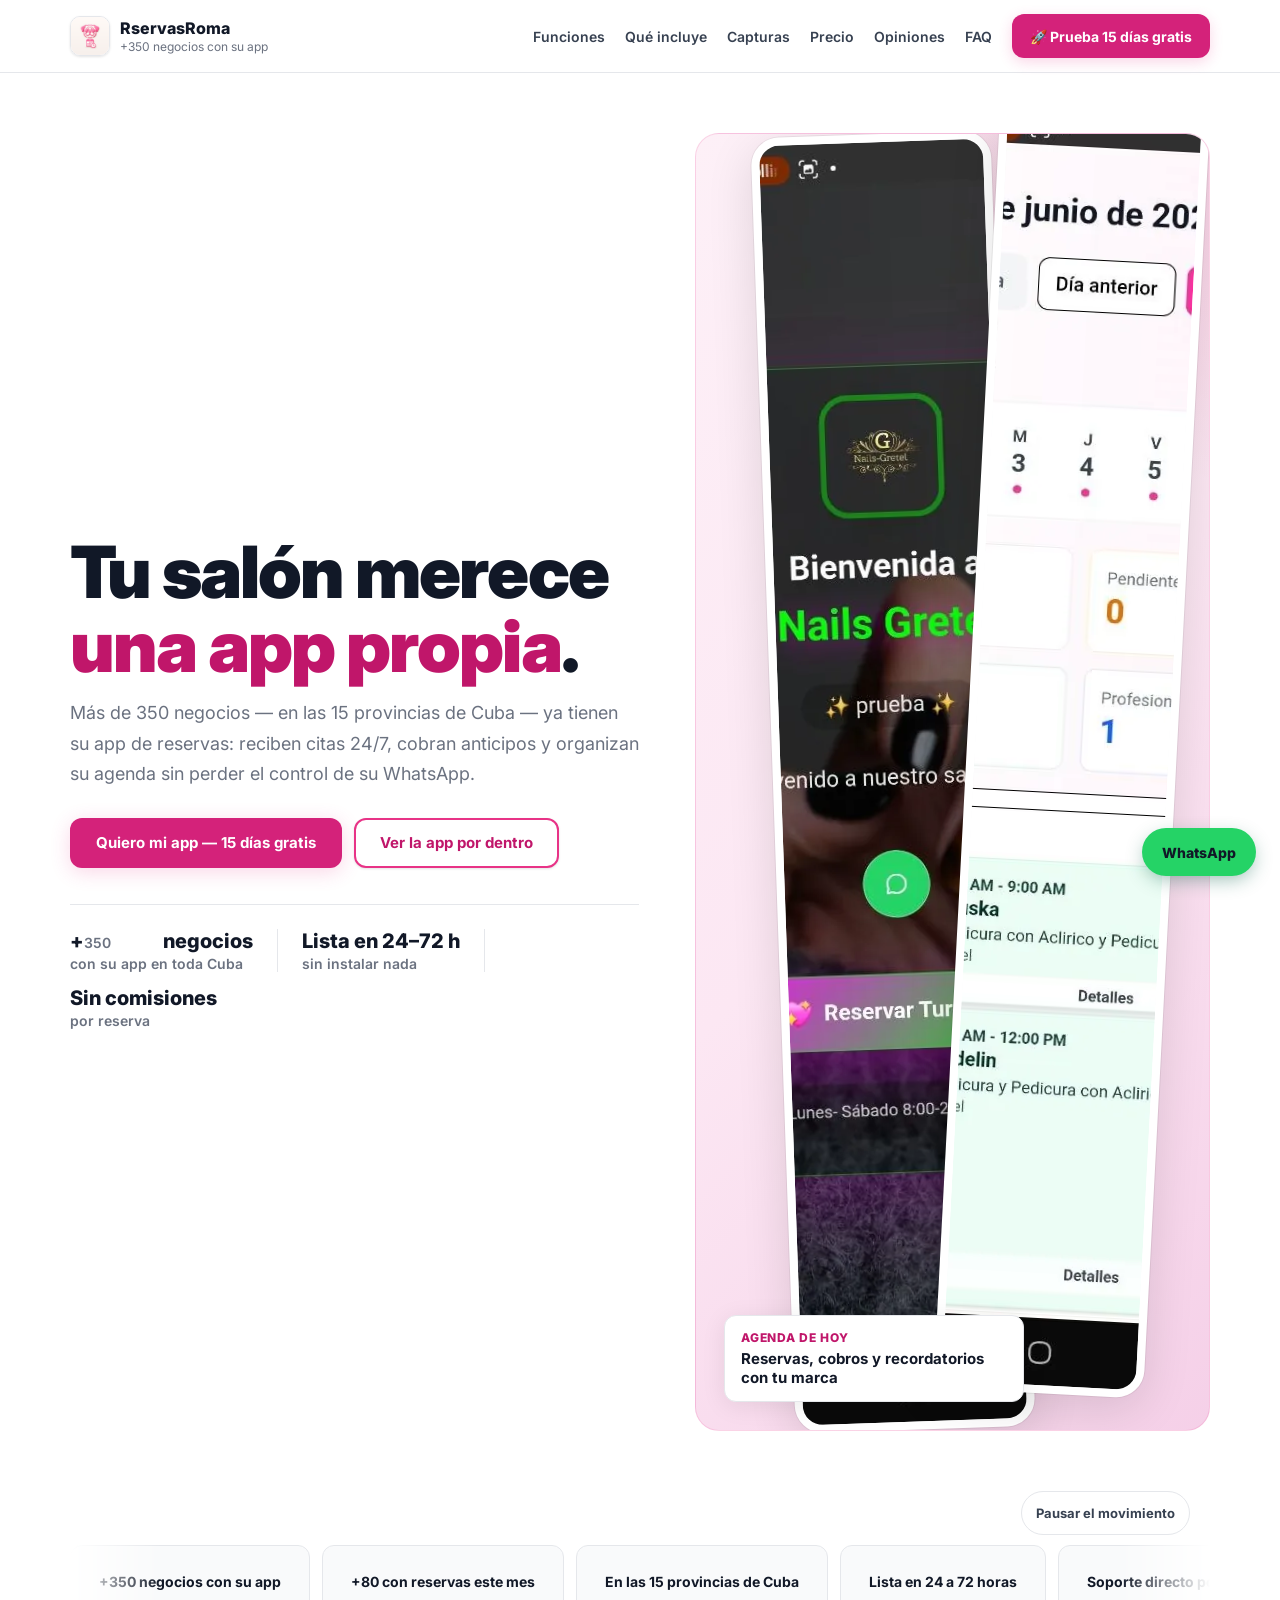
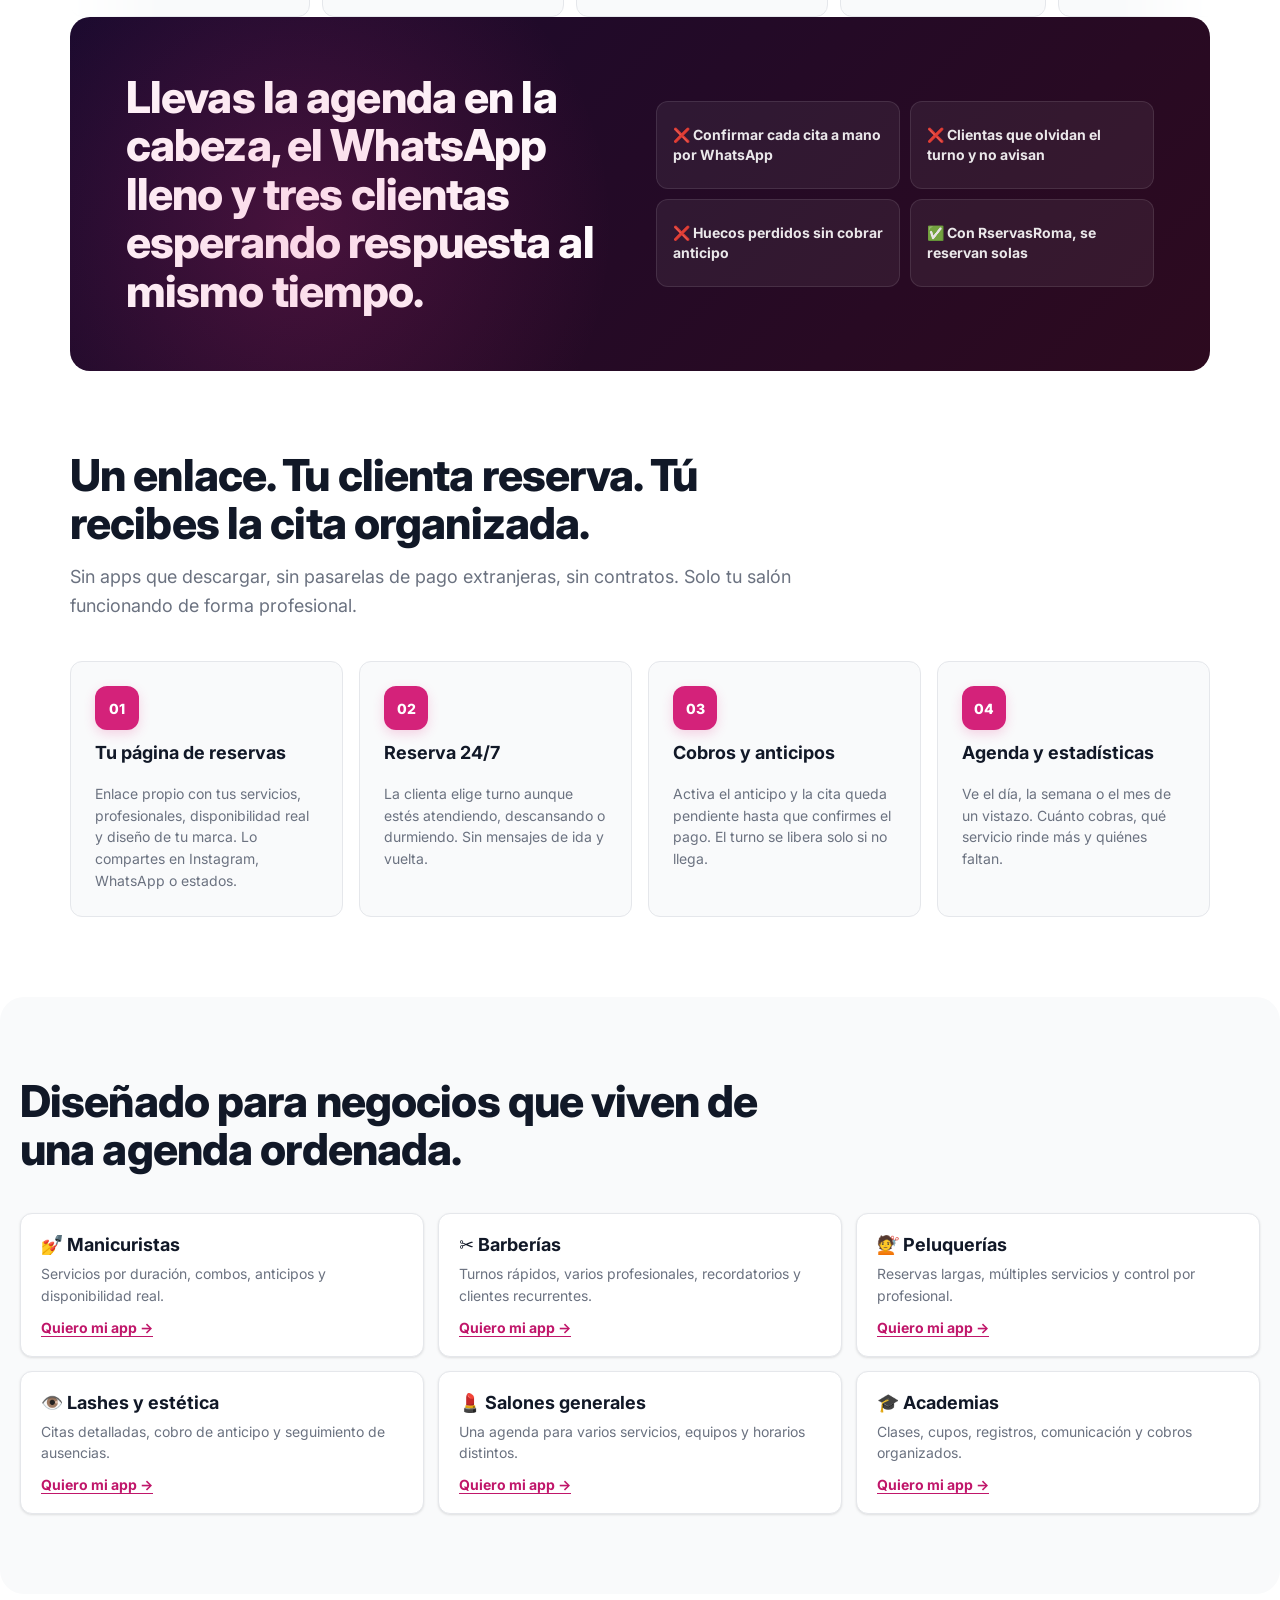
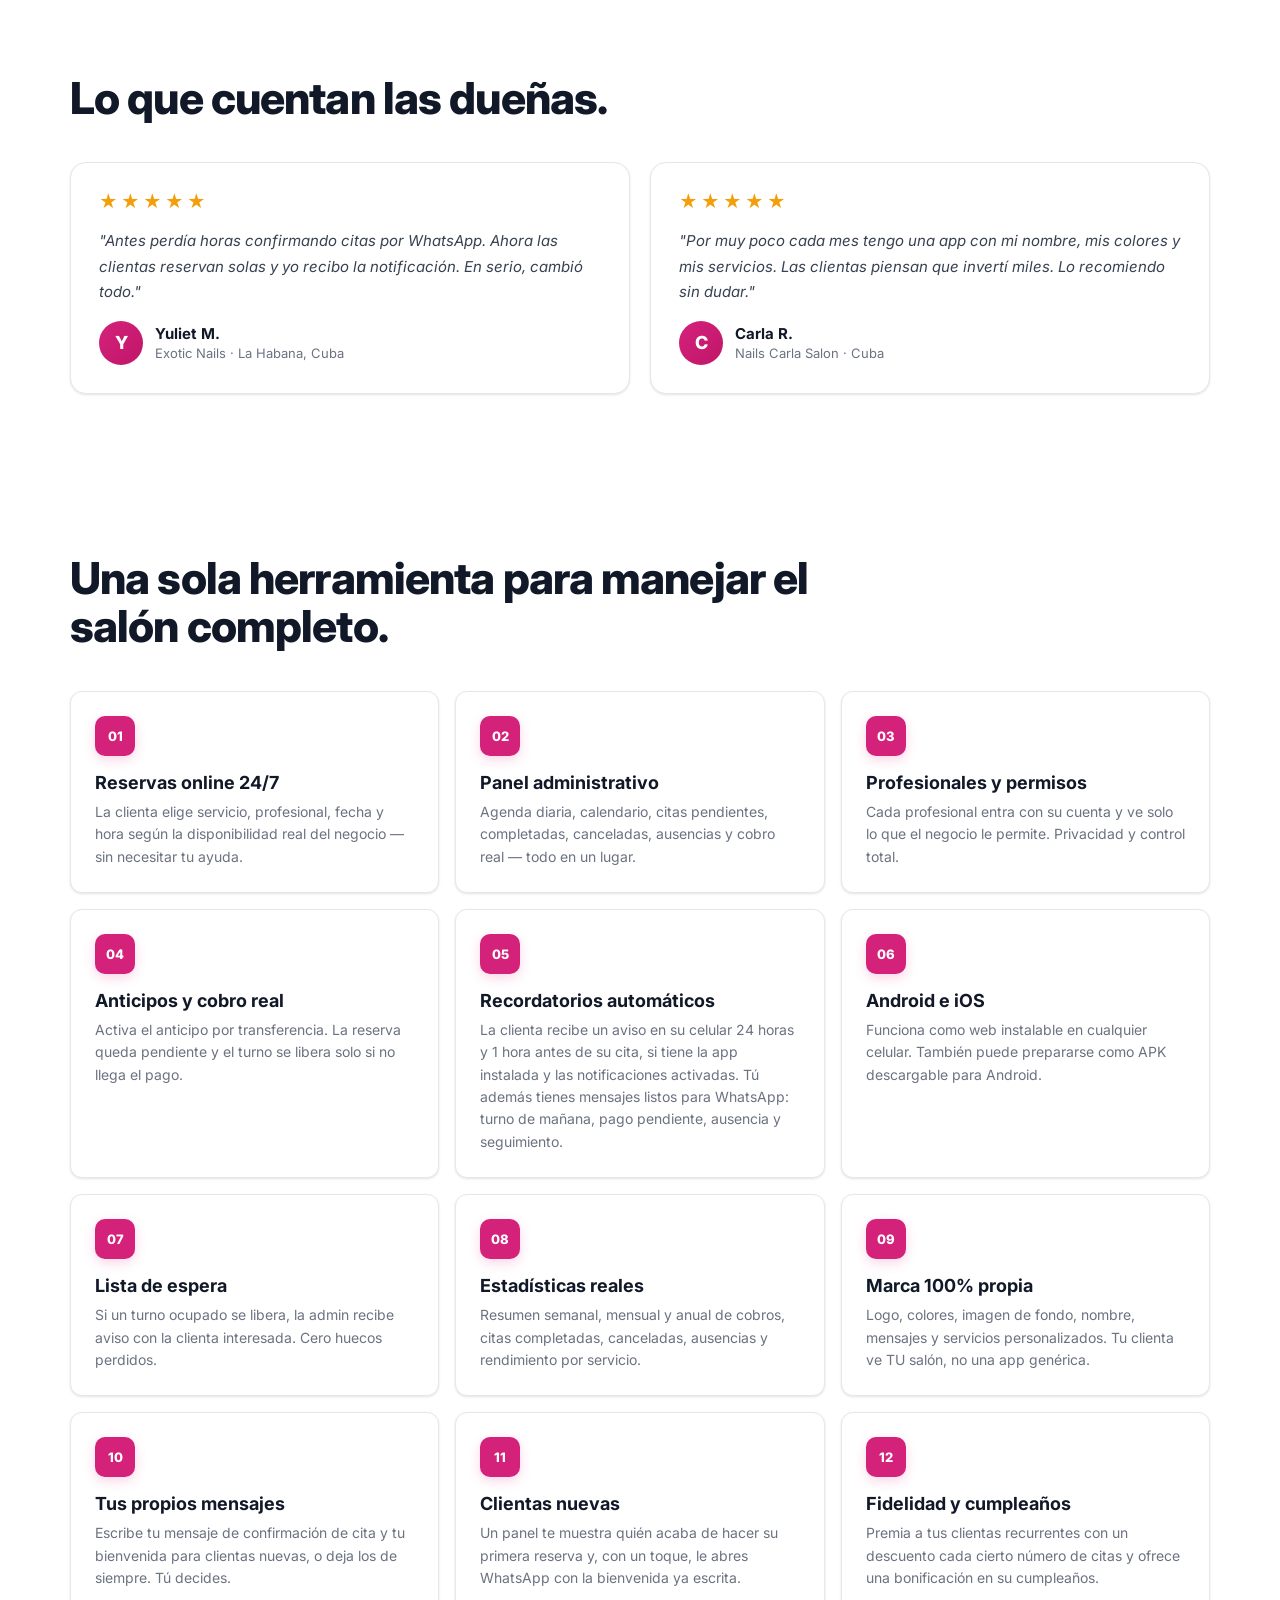
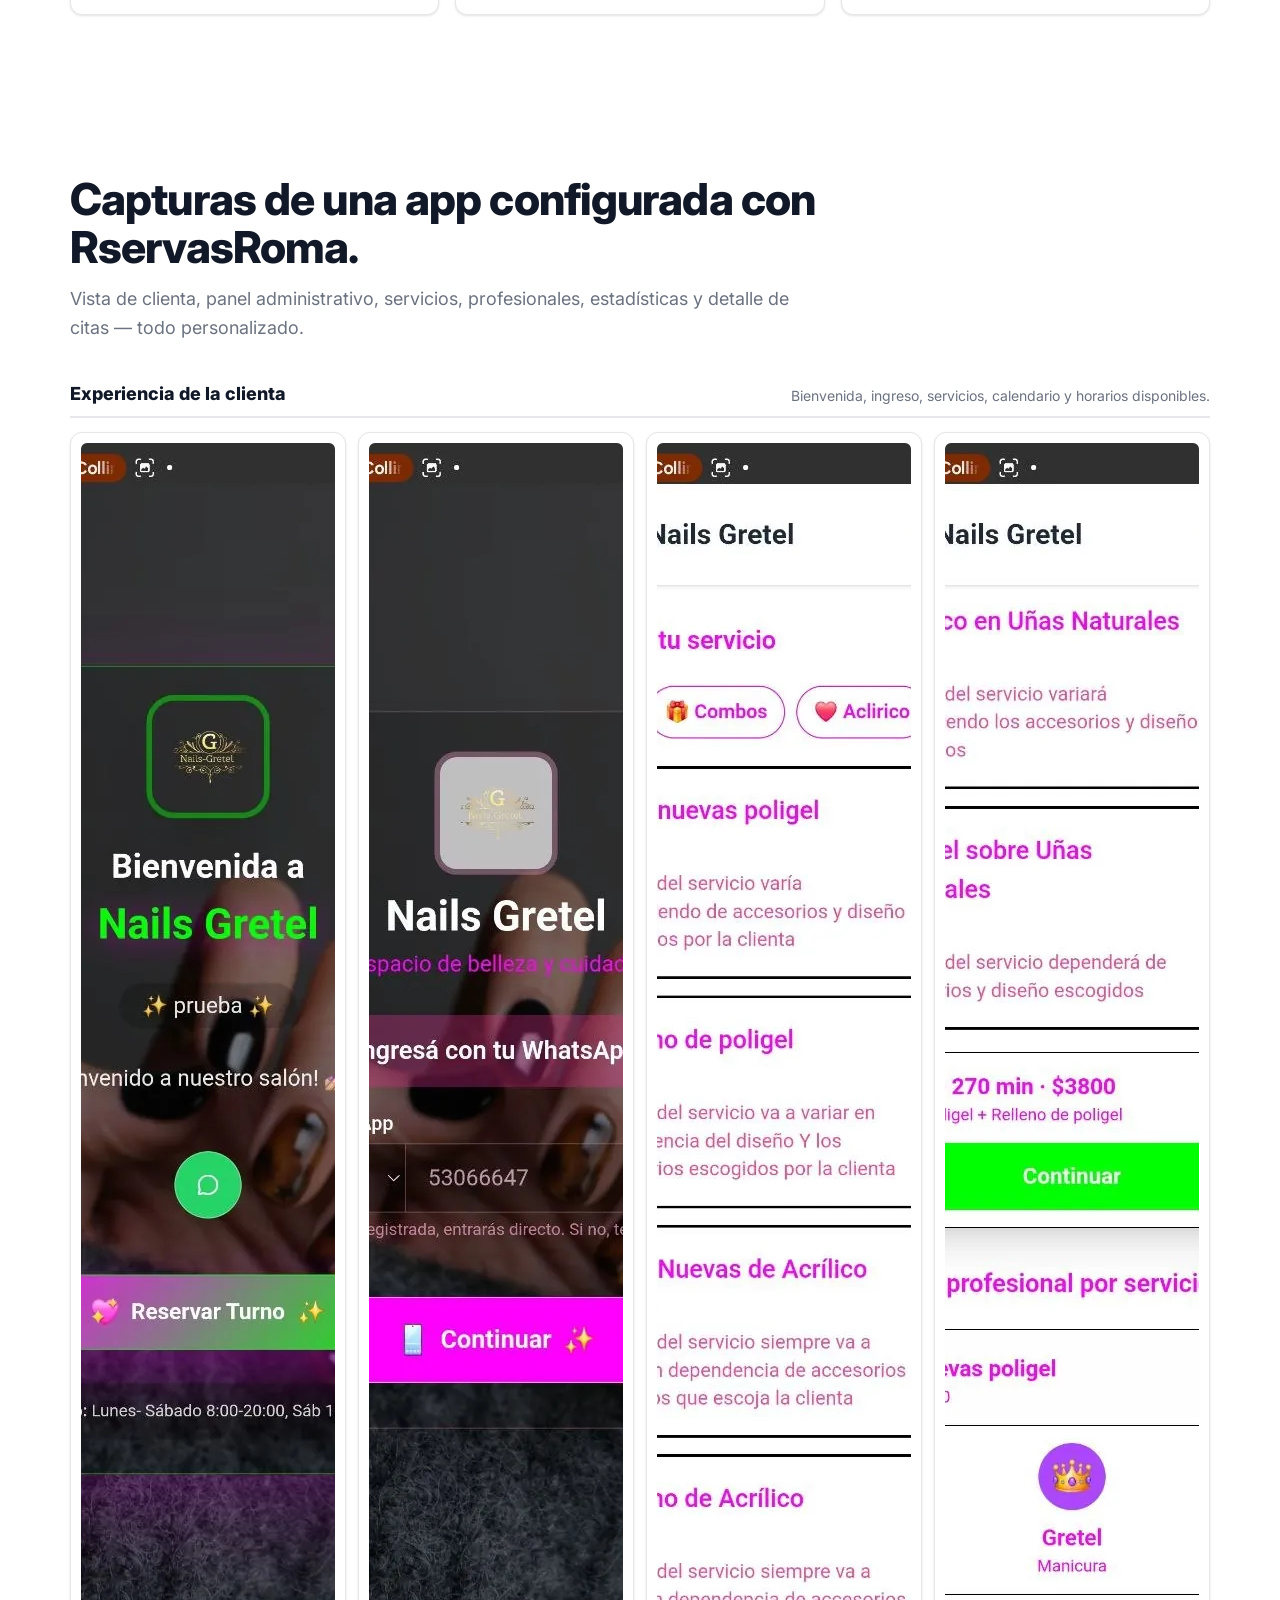
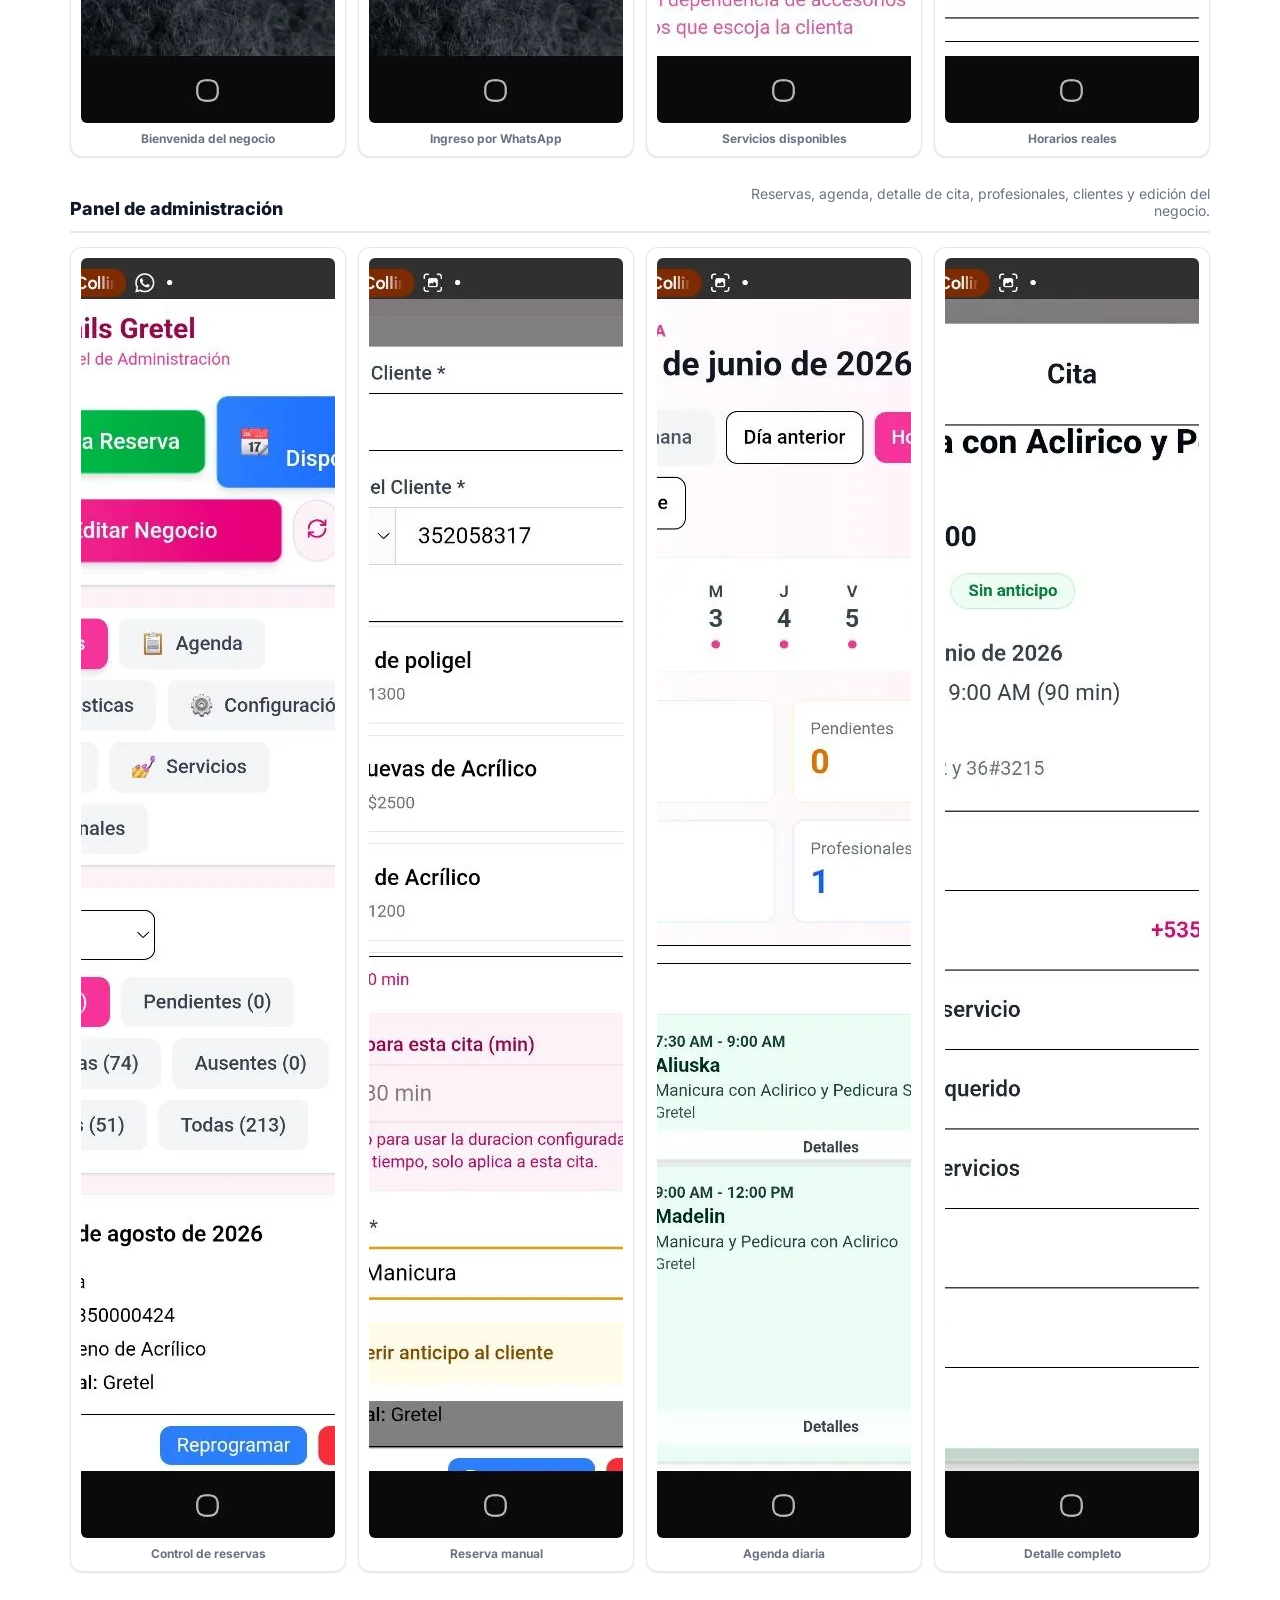
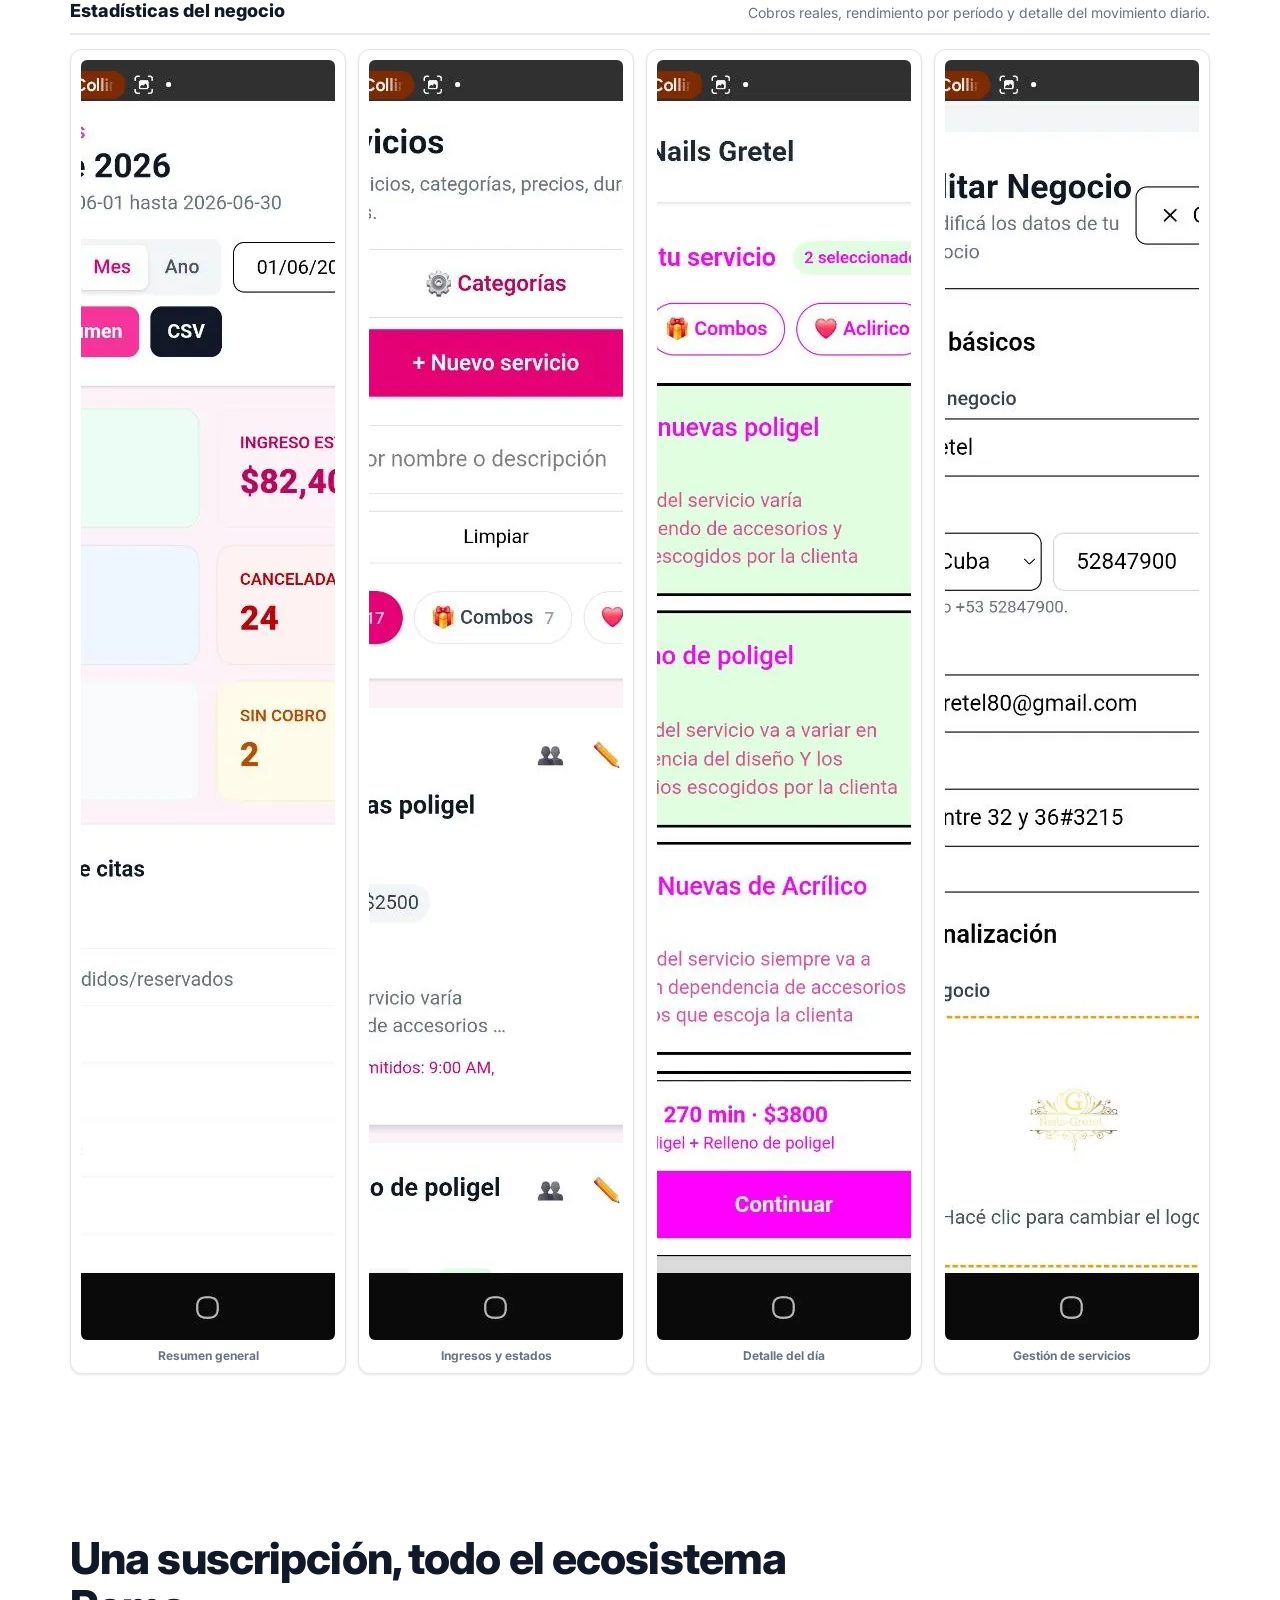
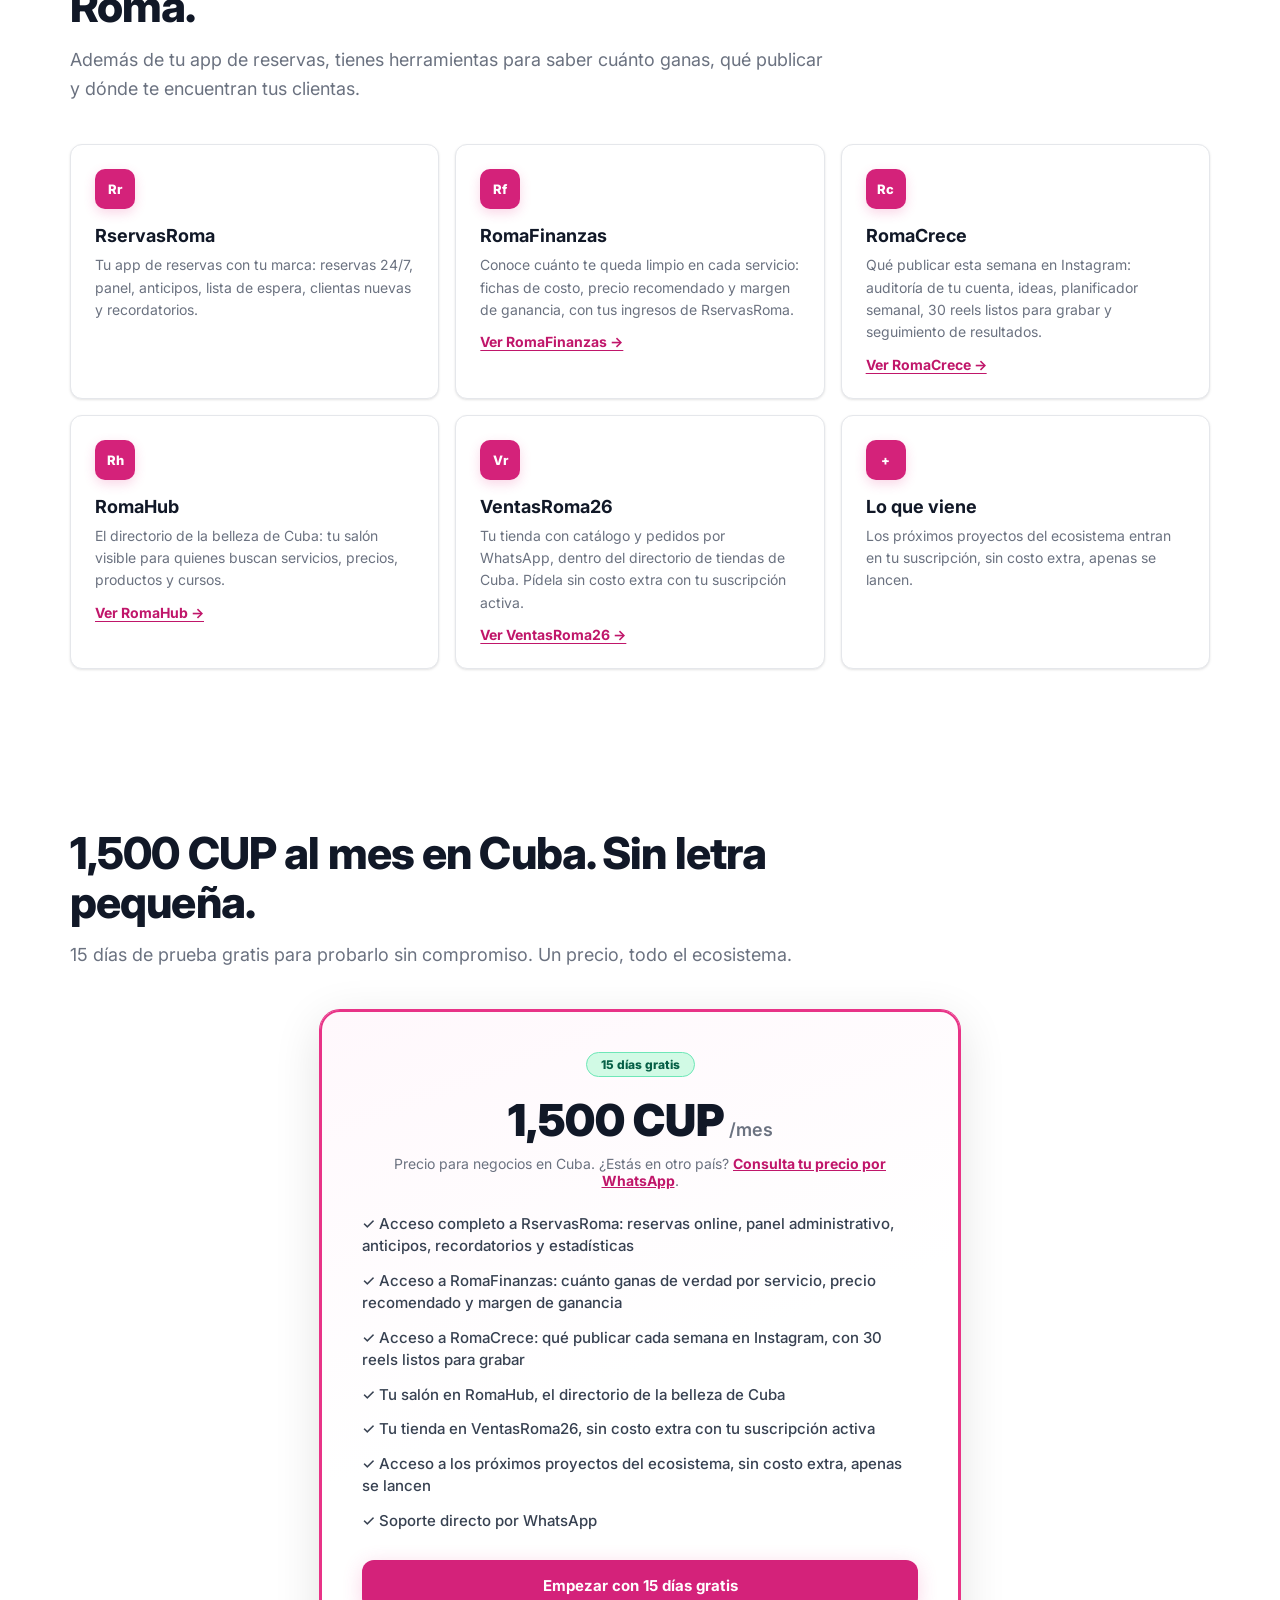
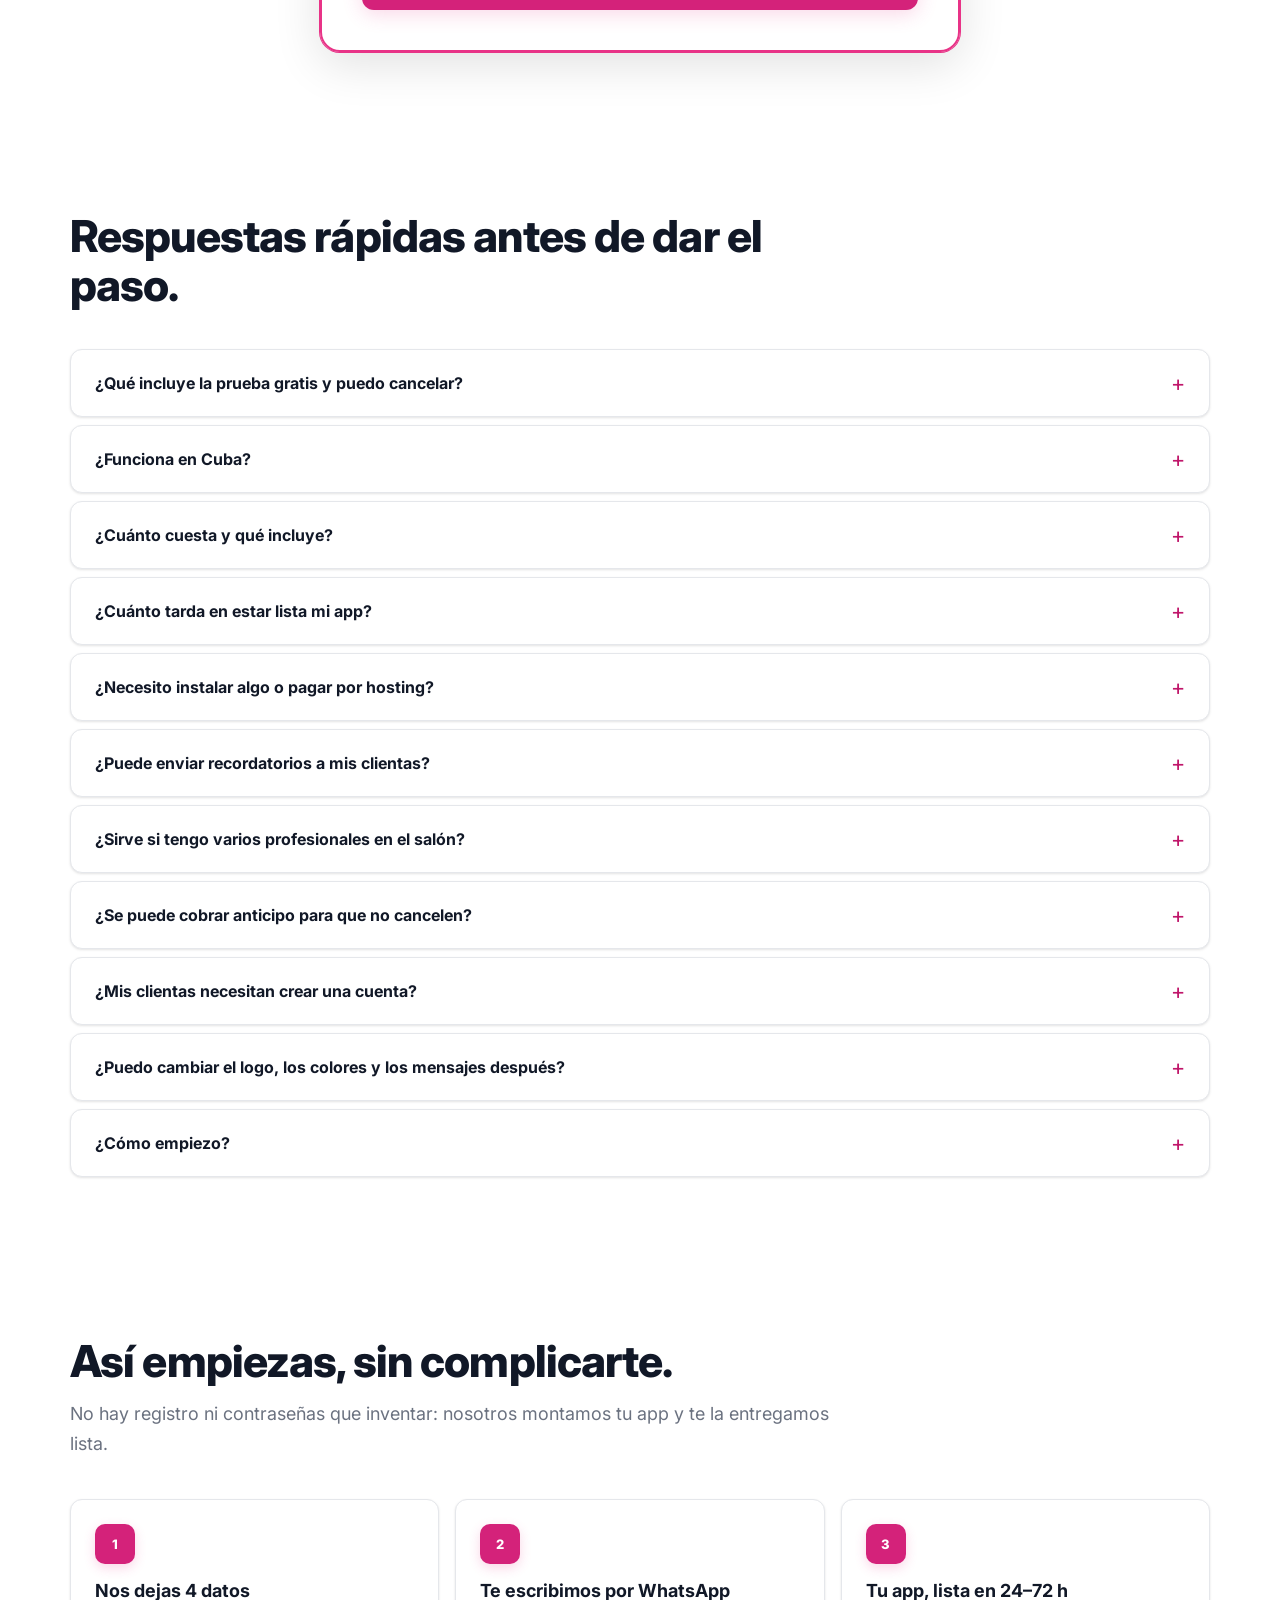
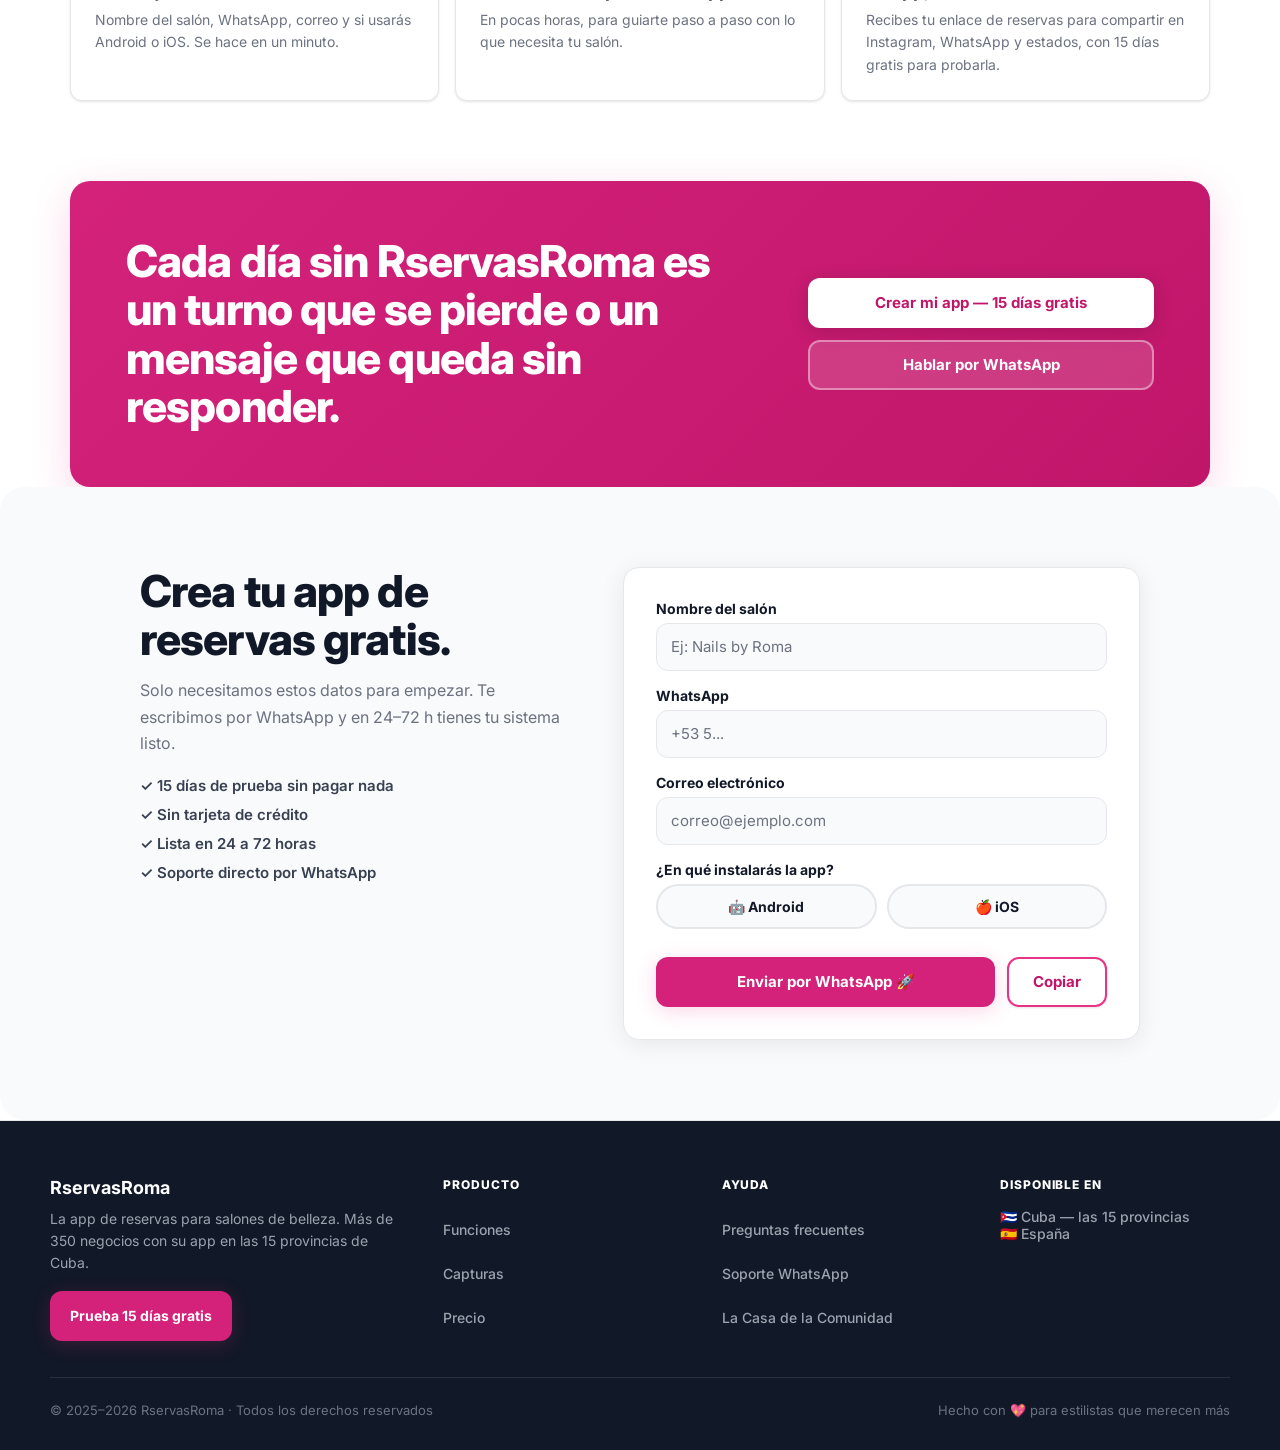
==== commit 4867cc2b: "Fase 3: capturas en WebP con ancho y alto, canonical, Open Graph, robots, sitemap y 404 Co-Authored-" ====
--- a/index.html
+++ b/index.html
@@ -5,6 +5,18 @@
   <meta name="viewport" content="width=device-width, initial-scale=1.0">
   <title>RservasRoma — App de reservas para tu salón</title>
   <meta name="description" content="Más de 350 negocios en las 15 provincias de Cuba tienen su app de reservas con RservasRoma: reservas online, anticipos, recordatorios y estadísticas. Incluye RomaFinanzas y RomaCrece. 15 días de prueba gratis.">
+  <link rel="canonical" href="https://tusalon.github.io/HouseofRservasRoma/">
+  <meta property="og:type" content="website">
+  <meta property="og:locale" content="es_ES">
+  <meta property="og:site_name" content="RservasRoma">
+  <meta property="og:title" content="RservasRoma — App de reservas para tu salón">
+  <meta property="og:description" content="Más de 350 negocios en las 15 provincias de Cuba tienen su app de reservas con RservasRoma: reservas online, anticipos, recordatorios y estadísticas. Incluye RomaFinanzas y RomaCrece. 15 días de prueba gratis.">
+  <meta property="og:url" content="https://tusalon.github.io/HouseofRservasRoma/">
+  <meta property="og:image" content="https://tusalon.github.io/HouseofRservasRoma/icons/icon-512x512.png">
+  <meta name="twitter:card" content="summary">
+  <meta name="twitter:title" content="RservasRoma — App de reservas para tu salón">
+  <meta name="twitter:description" content="Más de 350 negocios en las 15 provincias de Cuba tienen su app de reservas con RservasRoma: reservas online, anticipos, recordatorios y estadísticas. Incluye RomaFinanzas y RomaCrece. 15 días de prueba gratis.">
+  <meta name="twitter:image" content="https://tusalon.github.io/HouseofRservasRoma/icons/icon-512x512.png">
   <meta name="theme-color" content="#ffffff">
   <meta name="mobile-web-app-capable" content="yes">
   <meta name="apple-mobile-web-app-capable" content="yes">
@@ -73,10 +85,10 @@
       </div>
       <div class="hero-visual" aria-label="Vista previa de RservasRoma">
         <div class="hero-device">
-          <img src="assets/screenshots/cliente-multiples-servicios.jpg" alt="App de reservas personalizada con RservasRoma">
+          <img fetchpriority="high" src="assets/screenshots/cliente-multiples-servicios.webp" width="576" height="1280" alt="App de reservas personalizada con RservasRoma">
         </div>
         <div class="hero-device hero-device-offset">
-          <img src="assets/screenshots/admin-agenda.jpg" alt="Panel administrativo con agenda del día">
+          <img src="assets/screenshots/admin-agenda.webp" width="576" height="1280" alt="Panel administrativo con agenda del día">
         </div>
         <div class="hero-metrics">
           <span>Agenda de hoy</span>
@@ -297,10 +309,10 @@
             <p>Bienvenida, ingreso, servicios, calendario y horarios disponibles.</p>
           </div>
           <div class="gallery-row">
-            <figure><img src="assets/screenshots/cliente-multiples-servicios.jpg" alt="Pantalla de bienvenida del negocio" loading="lazy"><figcaption>Bienvenida del negocio</figcaption></figure>
-            <figure><img src="assets/screenshots/cliente-servicios-elegidos.jpg" alt="Ingreso por WhatsApp" loading="lazy"><figcaption>Ingreso por WhatsApp</figcaption></figure>
-            <figure><img src="assets/screenshots/cliente-calendario.jpg" alt="Servicios disponibles" loading="lazy"><figcaption>Servicios disponibles</figcaption></figure>
-            <figure><img src="assets/screenshots/cliente-horarios.jpg" alt="Horarios disponibles" loading="lazy"><figcaption>Horarios reales</figcaption></figure>
+            <figure><img src="assets/screenshots/cliente-multiples-servicios.webp" width="576" height="1280" alt="Pantalla de bienvenida del negocio" loading="lazy"><figcaption>Bienvenida del negocio</figcaption></figure>
+            <figure><img src="assets/screenshots/cliente-servicios-elegidos.webp" width="576" height="1280" alt="Ingreso por WhatsApp" loading="lazy"><figcaption>Ingreso por WhatsApp</figcaption></figure>
+            <figure><img src="assets/screenshots/cliente-calendario.webp" width="576" height="1280" alt="Servicios disponibles" loading="lazy"><figcaption>Servicios disponibles</figcaption></figure>
+            <figure><img src="assets/screenshots/cliente-horarios.webp" width="576" height="1280" alt="Horarios disponibles" loading="lazy"><figcaption>Horarios reales</figcaption></figure>
           </div>
         </section>
 
@@ -310,10 +322,10 @@
             <p>Reservas, agenda, detalle de cita, profesionales, clientes y edición del negocio.</p>
           </div>
           <div class="gallery-row">
-            <figure><img src="assets/screenshots/admin-reservas.jpg" alt="Panel de reservas" loading="lazy"><figcaption>Control de reservas</figcaption></figure>
-            <figure><img src="assets/screenshots/admin-nueva-reserva.jpg" alt="Crear reserva manual" loading="lazy"><figcaption>Reserva manual</figcaption></figure>
-            <figure><img src="assets/screenshots/admin-agenda.jpg" alt="Agenda diaria" loading="lazy"><figcaption>Agenda diaria</figcaption></figure>
-            <figure><img src="assets/screenshots/admin-detalle-cita.jpg" alt="Detalle completo de una cita" loading="lazy"><figcaption>Detalle completo</figcaption></figure>
+            <figure><img src="assets/screenshots/admin-reservas.webp" width="576" height="1280" alt="Panel de reservas" loading="lazy"><figcaption>Control de reservas</figcaption></figure>
+            <figure><img src="assets/screenshots/admin-nueva-reserva.webp" width="576" height="1280" alt="Crear reserva manual" loading="lazy"><figcaption>Reserva manual</figcaption></figure>
+            <figure><img src="assets/screenshots/admin-agenda.webp" width="576" height="1280" alt="Agenda diaria" loading="lazy"><figcaption>Agenda diaria</figcaption></figure>
+            <figure><img src="assets/screenshots/admin-detalle-cita.webp" width="576" height="1280" alt="Detalle completo de una cita" loading="lazy"><figcaption>Detalle completo</figcaption></figure>
           </div>
         </section>
 
@@ -323,10 +335,10 @@
             <p>Cobros reales, rendimiento por período y detalle del movimiento diario.</p>
           </div>
           <div class="gallery-row">
-            <figure><img src="assets/screenshots/admin-estadisticas-dos.jpg" alt="Estadísticas generales" loading="lazy"><figcaption>Resumen general</figcaption></figure>
-            <figure><img src="assets/screenshots/admin-estadisticas-uno.jpg" alt="Ingresos y estados" loading="lazy"><figcaption>Ingresos y estados</figcaption></figure>
-            <figure><img src="assets/screenshots/estadisticas-detalle-dia.jpg" alt="Detalle del día" loading="lazy"><figcaption>Detalle del día</figcaption></figure>
-            <figure><img src="assets/screenshots/admin-servicios.jpg" alt="Gestión de servicios" loading="lazy"><figcaption>Gestión de servicios</figcaption></figure>
+            <figure><img src="assets/screenshots/admin-estadisticas-dos.webp" width="576" height="1280" alt="Estadísticas generales" loading="lazy"><figcaption>Resumen general</figcaption></figure>
+            <figure><img src="assets/screenshots/admin-estadisticas-uno.webp" width="576" height="1280" alt="Ingresos y estados" loading="lazy"><figcaption>Ingresos y estados</figcaption></figure>
+            <figure><img src="assets/screenshots/estadisticas-detalle-dia.webp" width="576" height="1280" alt="Detalle del día" loading="lazy"><figcaption>Detalle del día</figcaption></figure>
+            <figure><img src="assets/screenshots/admin-servicios.webp" width="576" height="1280" alt="Gestión de servicios" loading="lazy"><figcaption>Gestión de servicios</figcaption></figure>
           </div>
         </section>
       </div>
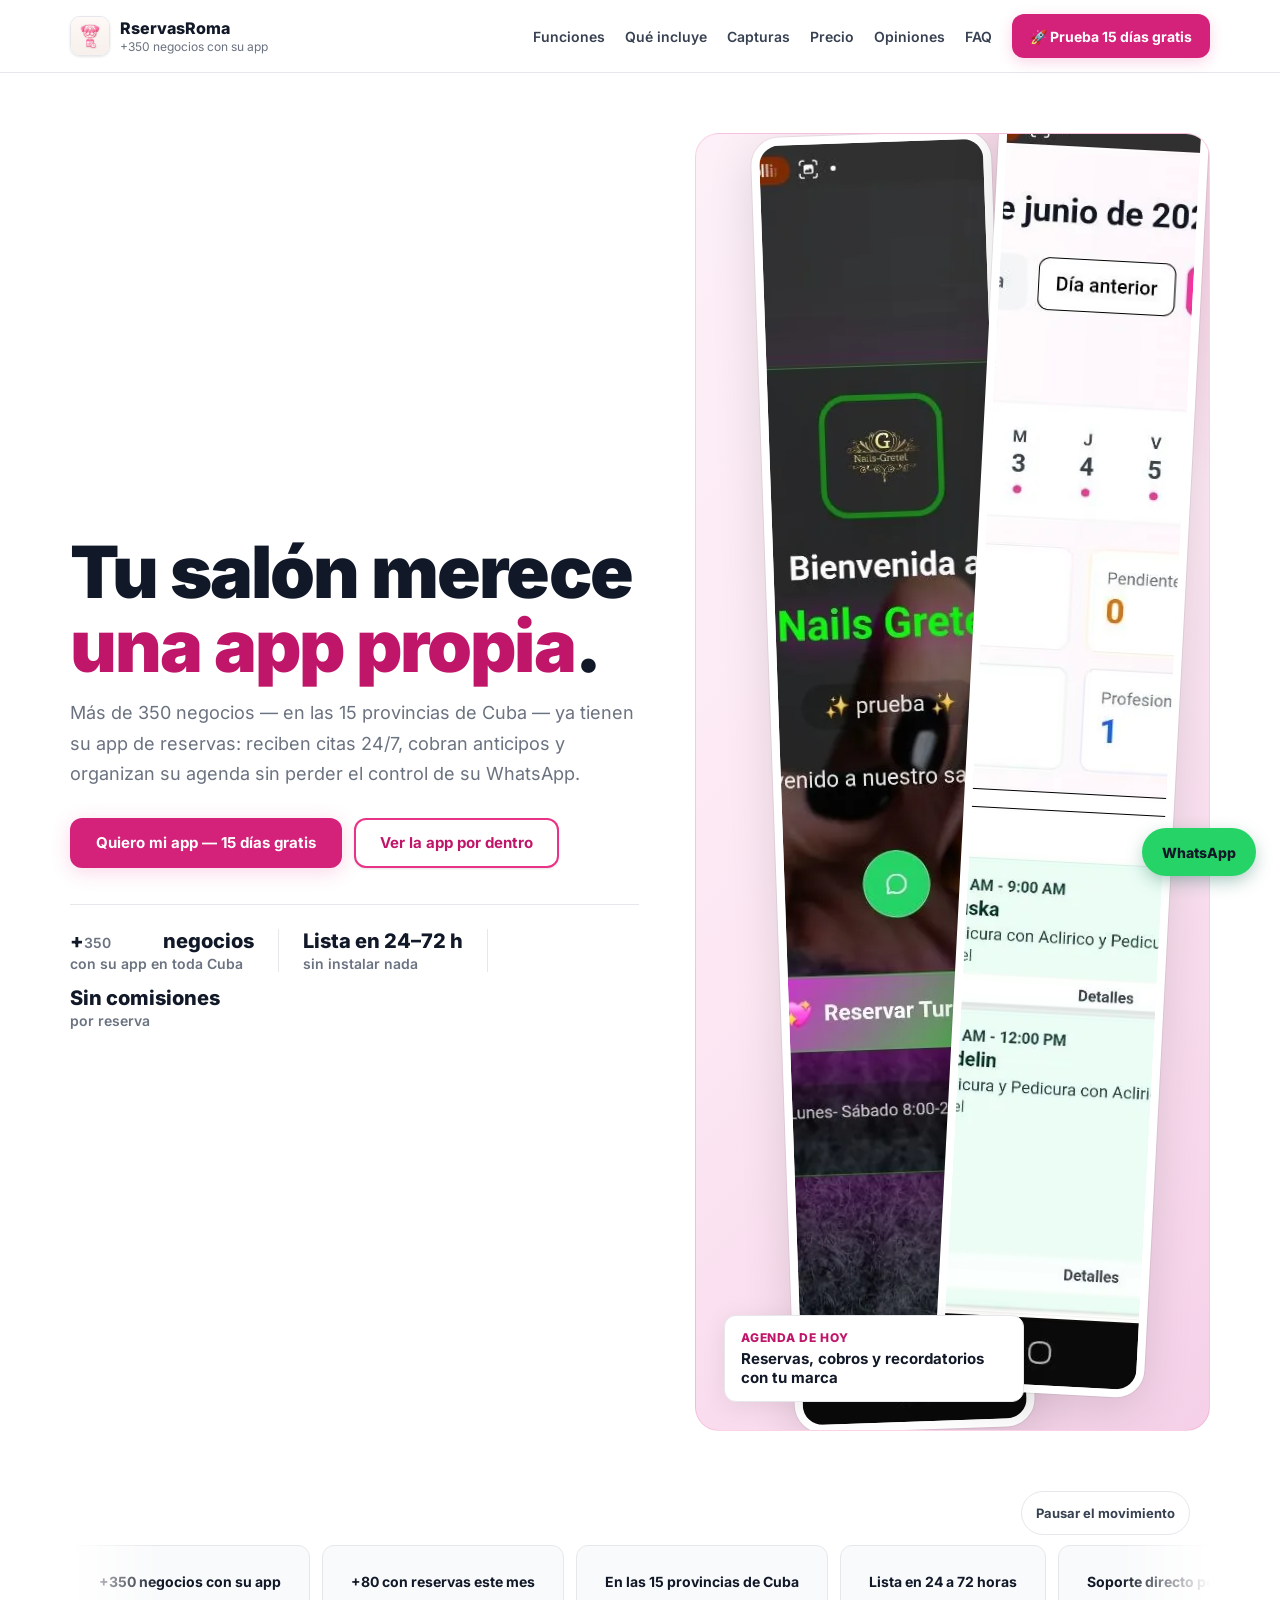
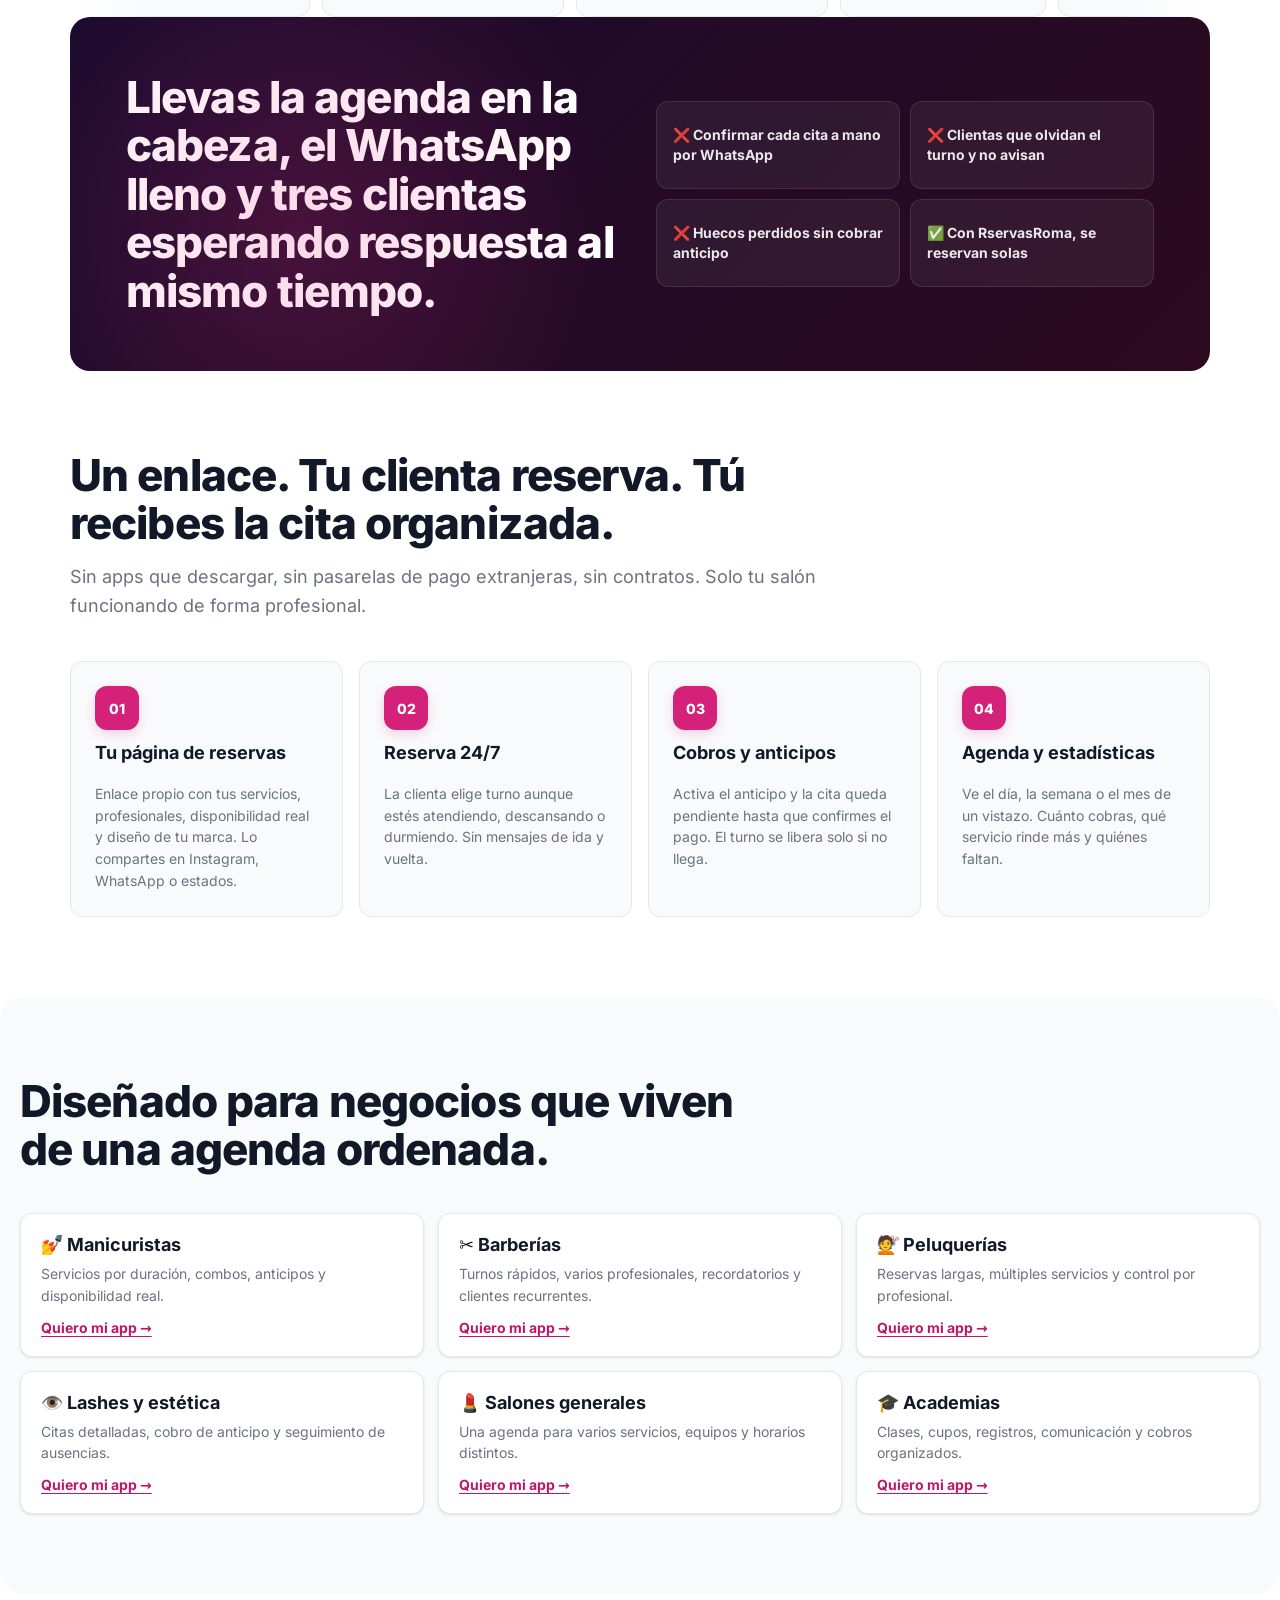
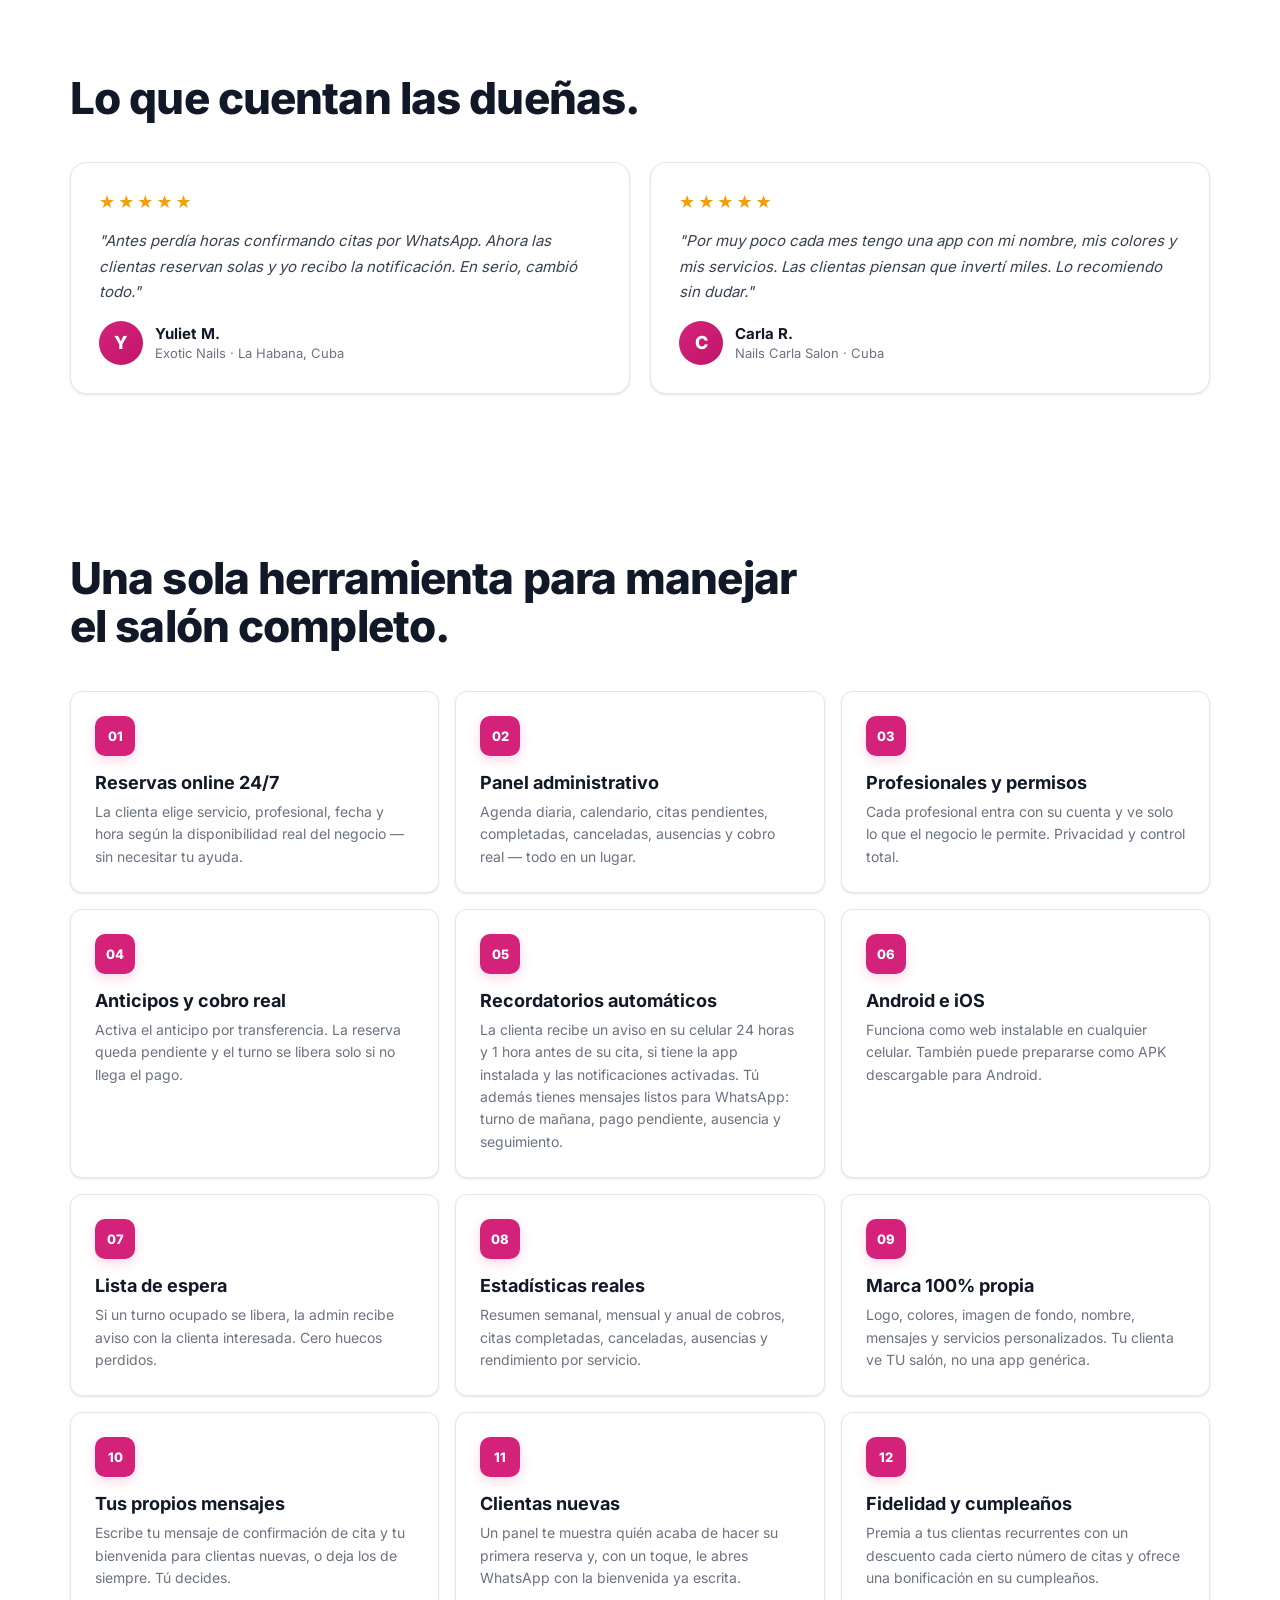
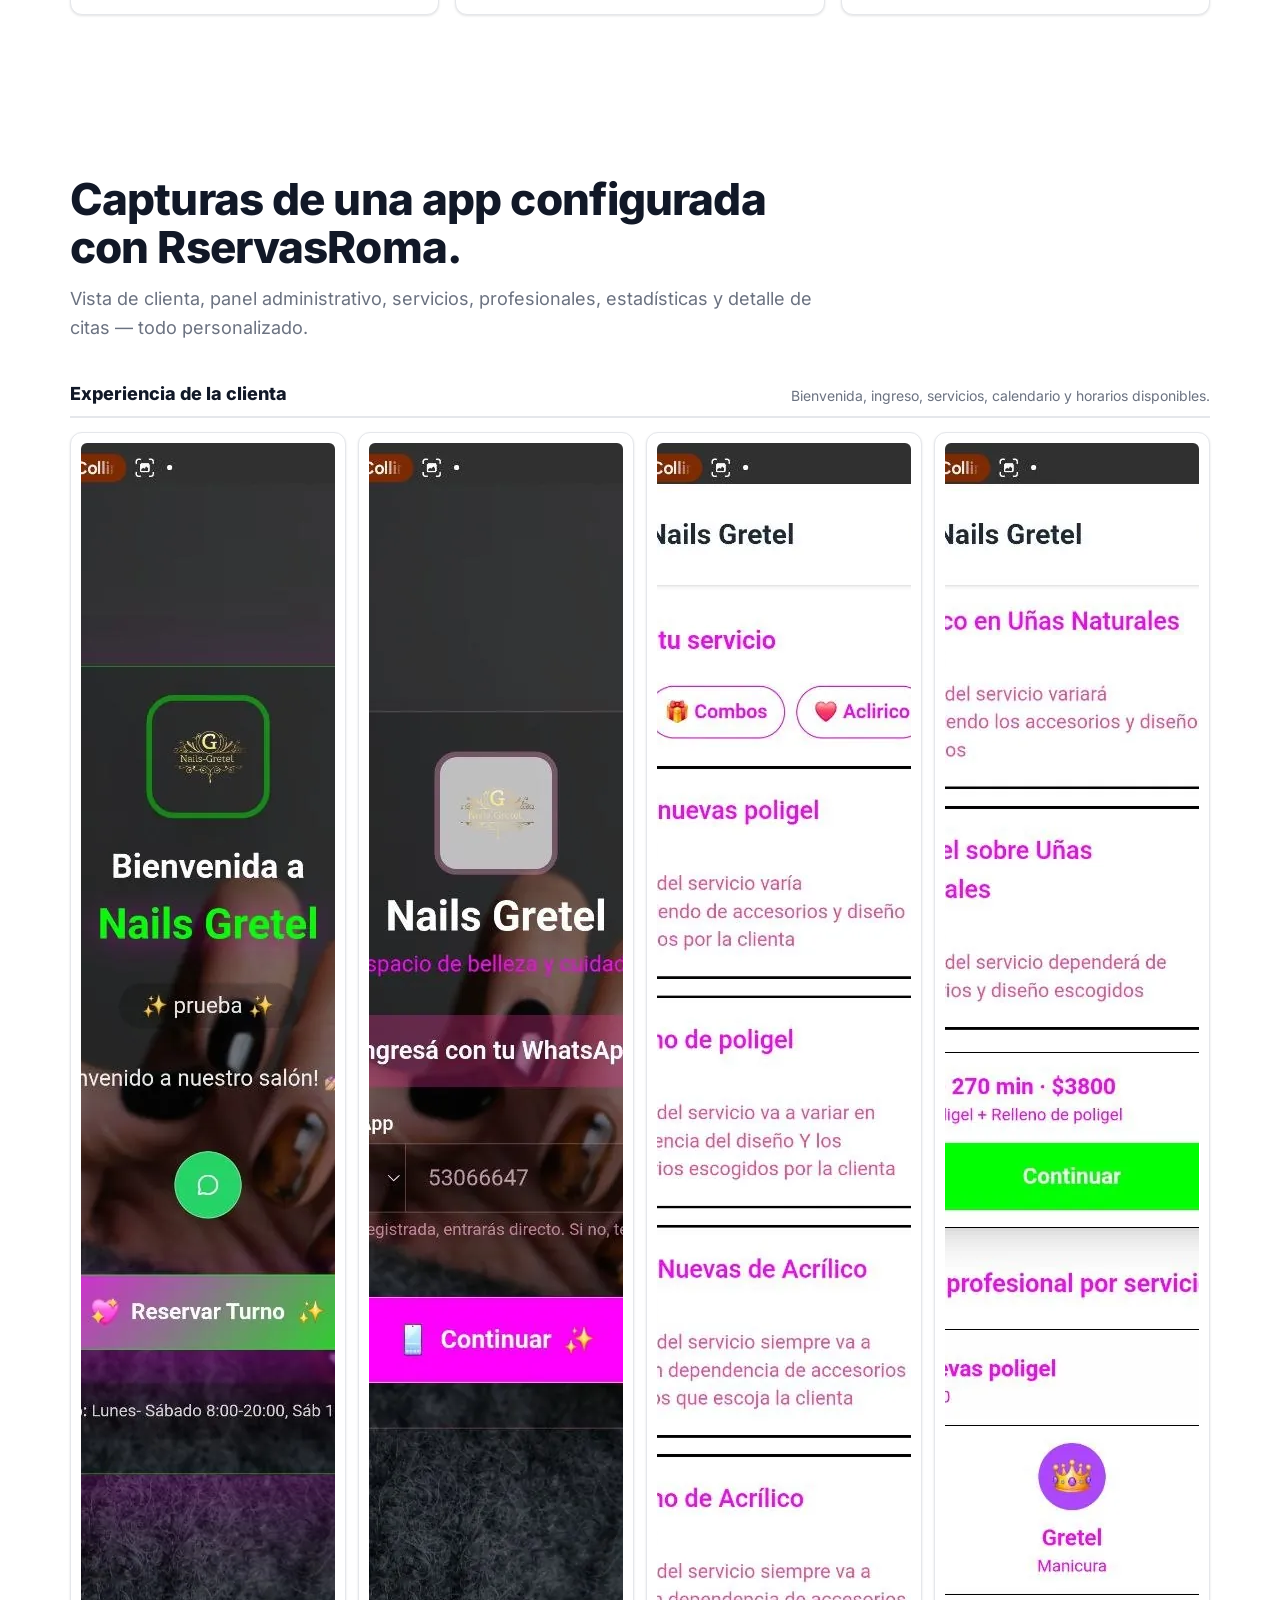
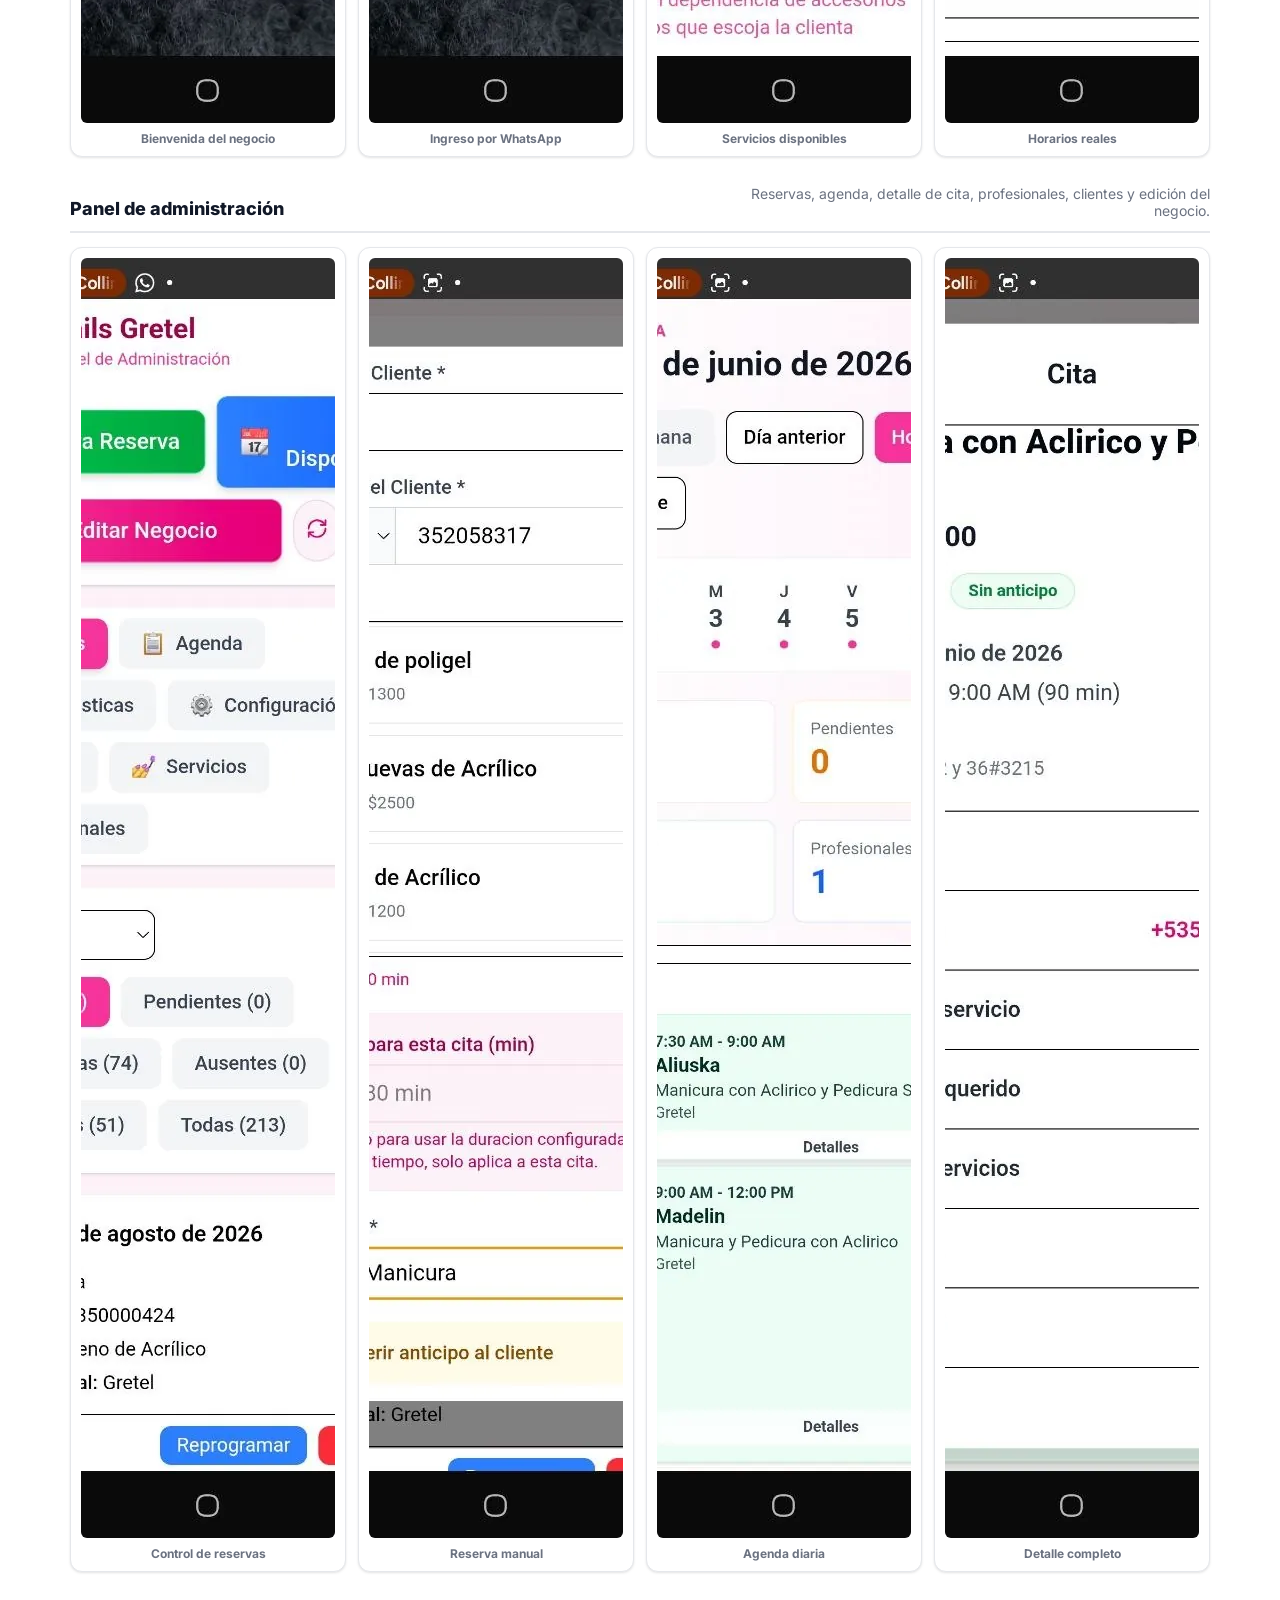
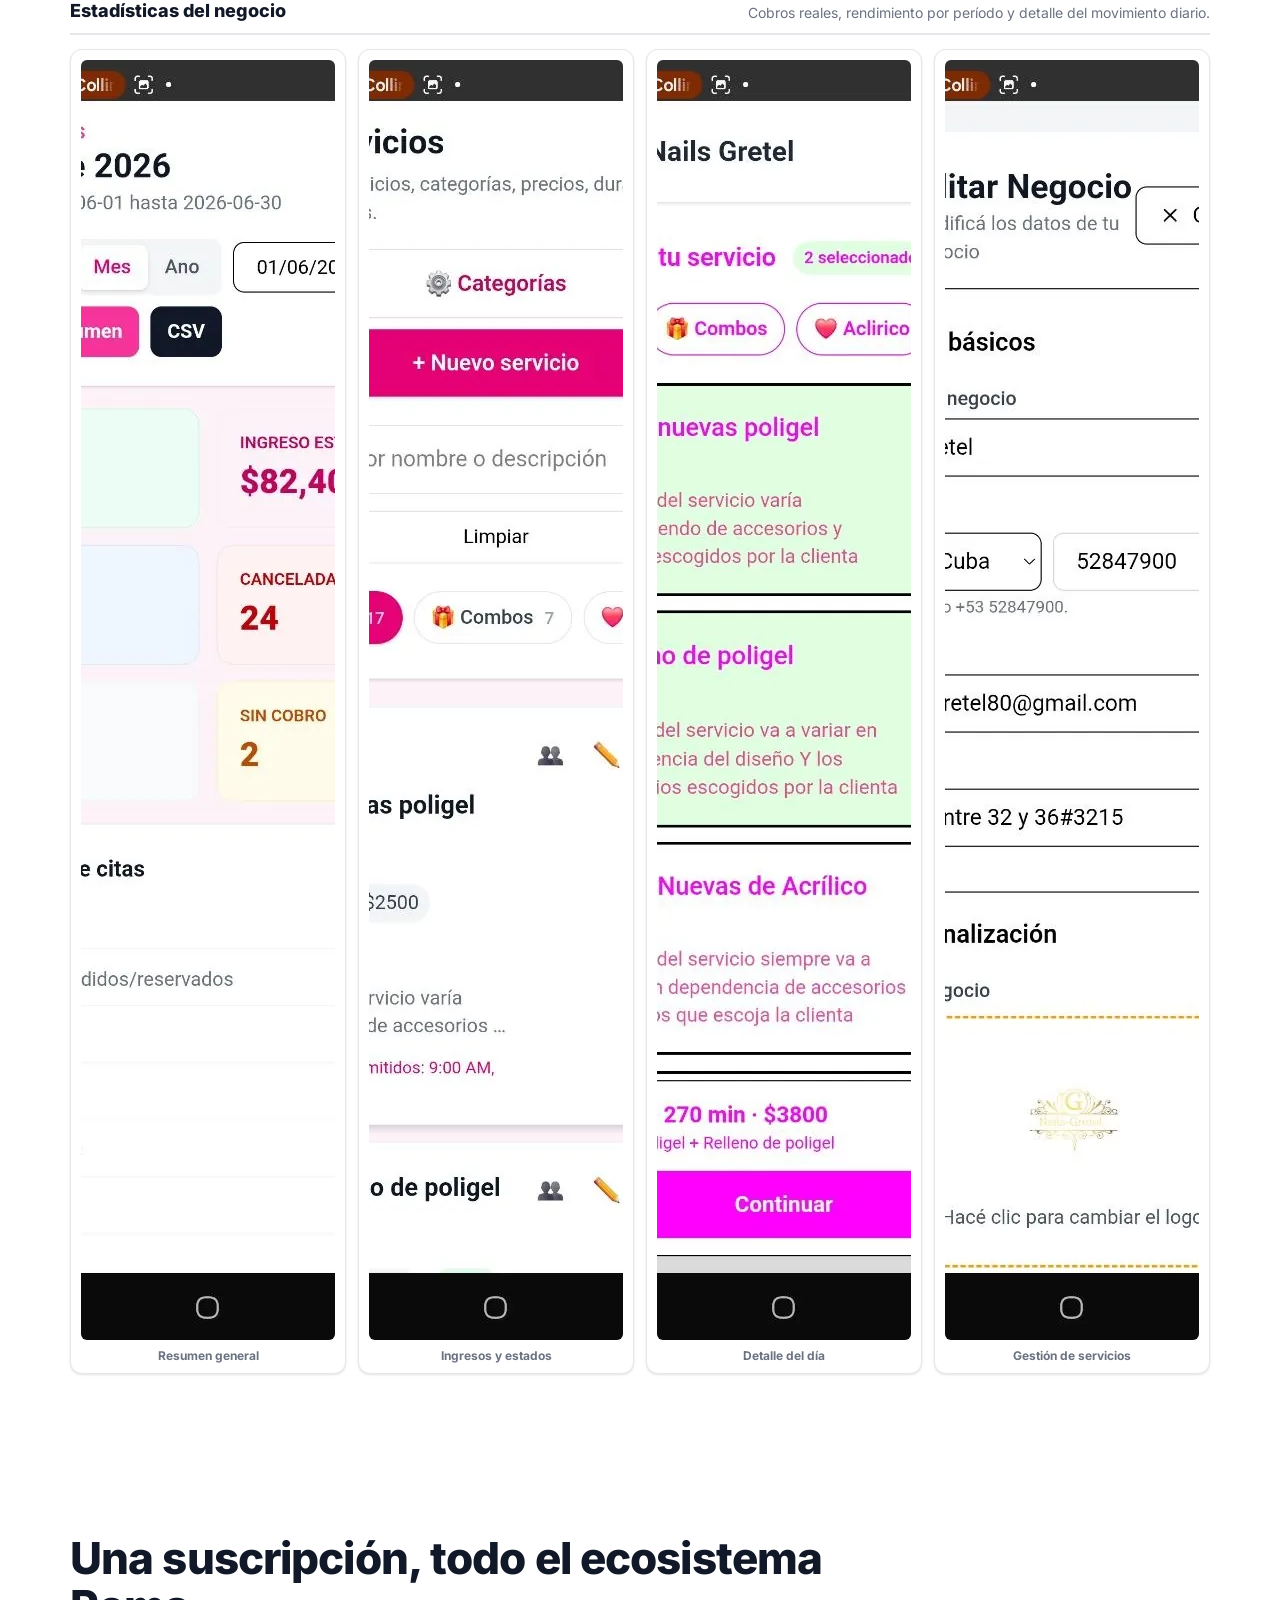
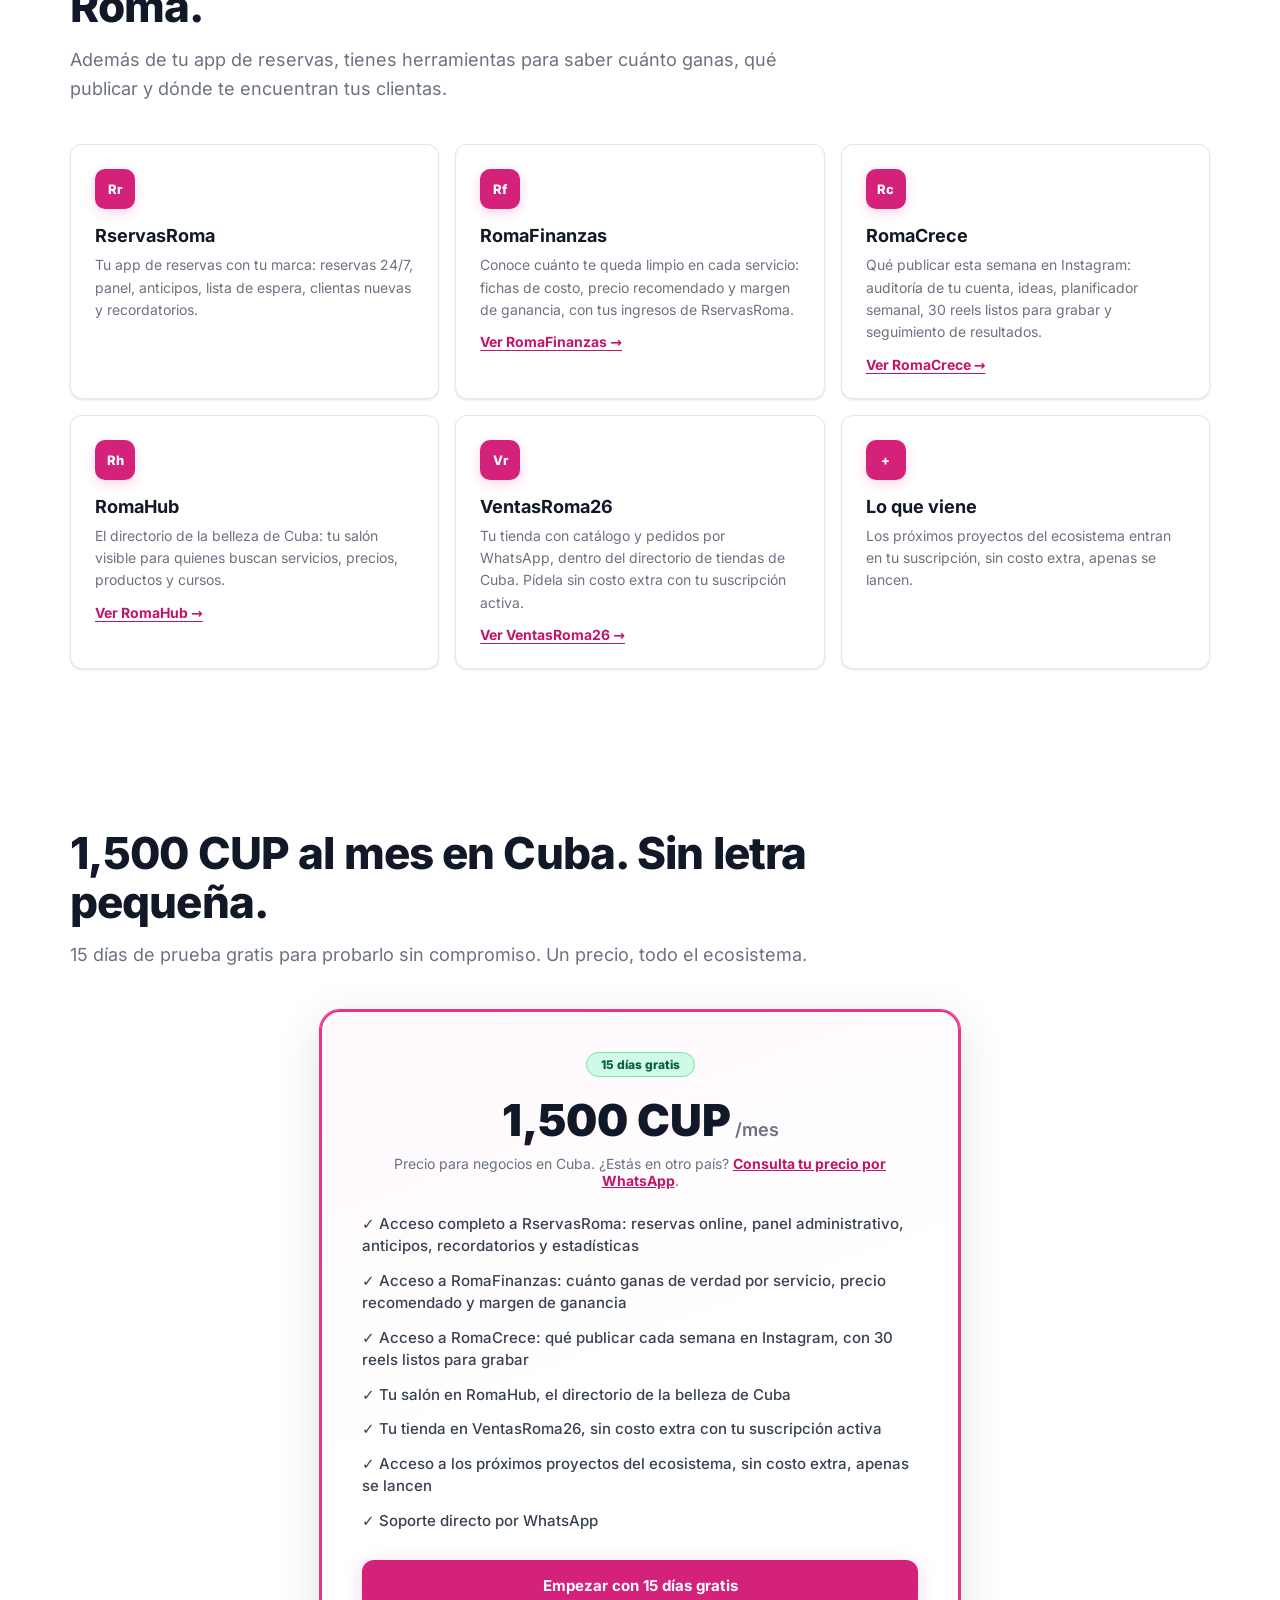
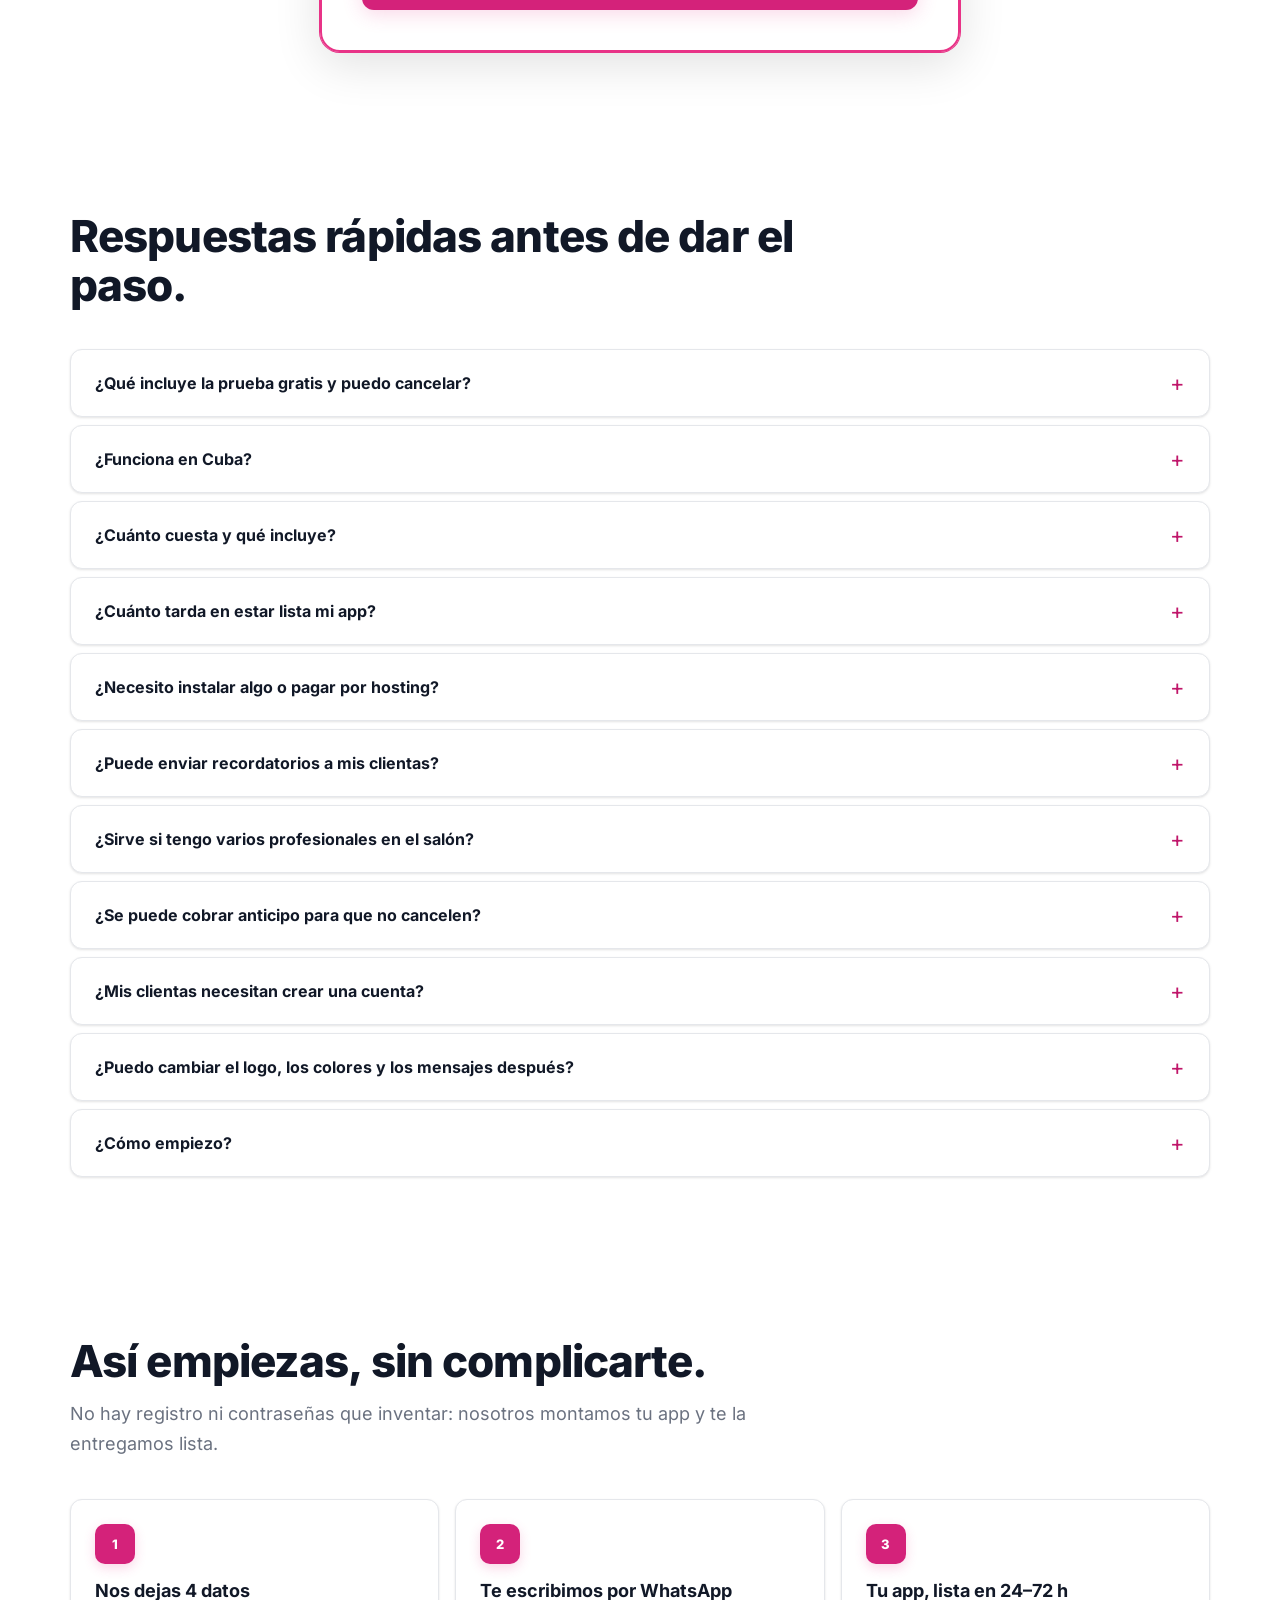
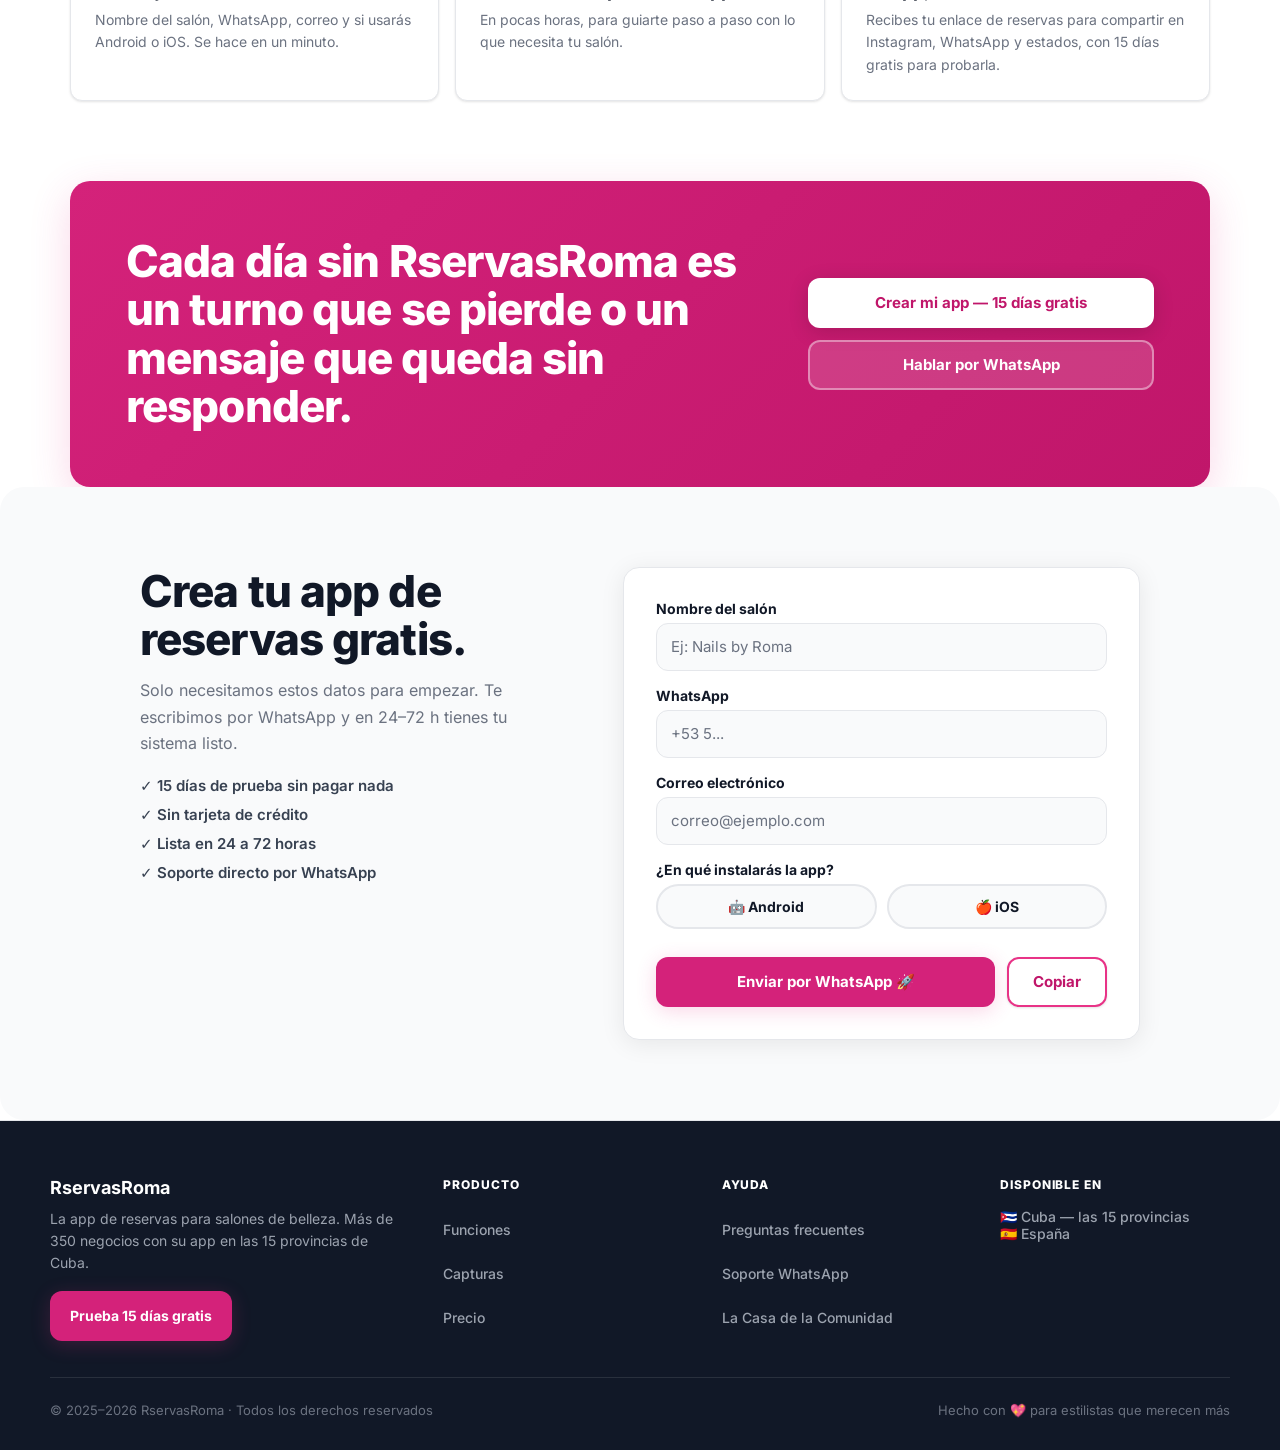
==== commit c17e919f: "Fases 2 y 3 de la landing" ====
--- a/index.html
+++ b/index.html
@@ -26,9 +26,7 @@
   <link rel="icon" type="image/png" sizes="32x32" href="icons/favicon-32.png">
   <link rel="icon" type="image/png" sizes="16x16" href="icons/favicon-16.png">
   <link rel="apple-touch-icon" href="icons/apple-touch-icon.png">
-  <link rel="preconnect" href="https://fonts.googleapis.com">
-  <link rel="preconnect" href="https://fonts.gstatic.com" crossorigin>
-  <link rel="stylesheet" href="https://fonts.googleapis.com/css2?family=Inter:wght@400;600;700;800;900&display=swap">
+  <link rel="preload" href="assets/fonts/inter-latin.woff2" as="font" type="font/woff2" crossorigin>
   <link rel="stylesheet" href="styles.css">
 </head>
 <body>
--- a/styles.css
+++ b/styles.css
@@ -1,3 +1,20 @@
+/* Inter alojada aqui (variable 400-900): sin pedir nada a Google al cargar */
+@font-face {
+  font-family: 'Inter';
+  font-style: normal;
+  font-weight: 400 900;
+  font-display: swap;
+  src: url(assets/fonts/inter-latin-ext.woff2) format('woff2');
+  unicode-range: U+0100-02BA, U+02BD-02C5, U+02C7-02CC, U+02CE-02D7, U+02DD-02FF, U+0304, U+0308, U+0329, U+1D00-1DBF, U+1E00-1E9F, U+1EF2-1EFF, U+2020, U+20A0-20AB, U+20AD-20C4, U+2113, U+2C60-2C7F, U+A720-A7FF;
+}
+@font-face {
+  font-family: 'Inter';
+  font-style: normal;
+  font-weight: 400 900;
+  font-display: swap;
+  src: url(assets/fonts/inter-latin.woff2) format('woff2');
+  unicode-range: U+0000-00FF, U+0131, U+0152-0153, U+02BB-02BC, U+02C6, U+02DA, U+02DC, U+0304, U+0308, U+0329, U+2000-206F, U+20AC, U+2122, U+2191, U+2193, U+2212, U+2215, U+FEFF, U+FFFD;
+}
 /* ============================================
    RSERVASROMA — LIGHT DESIGN
    Blanco limpio + Rosa fucsia #e83387
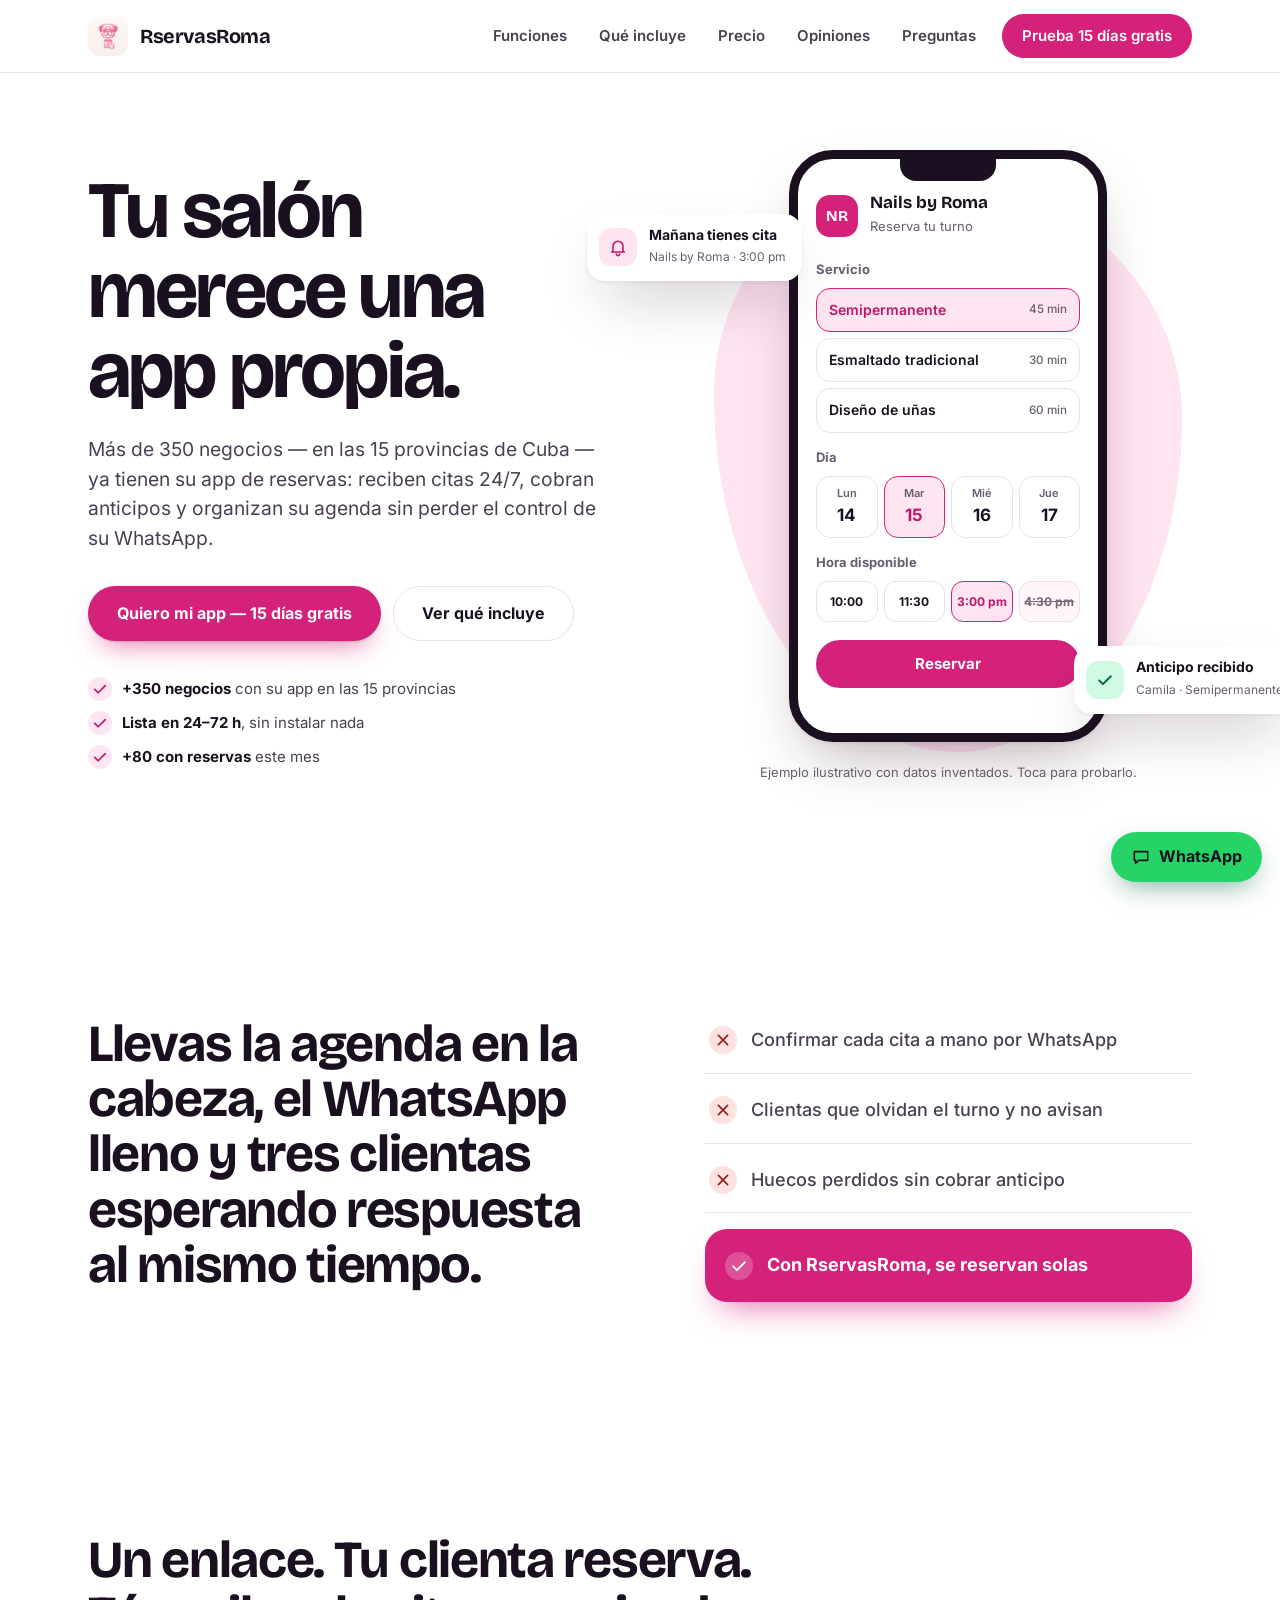
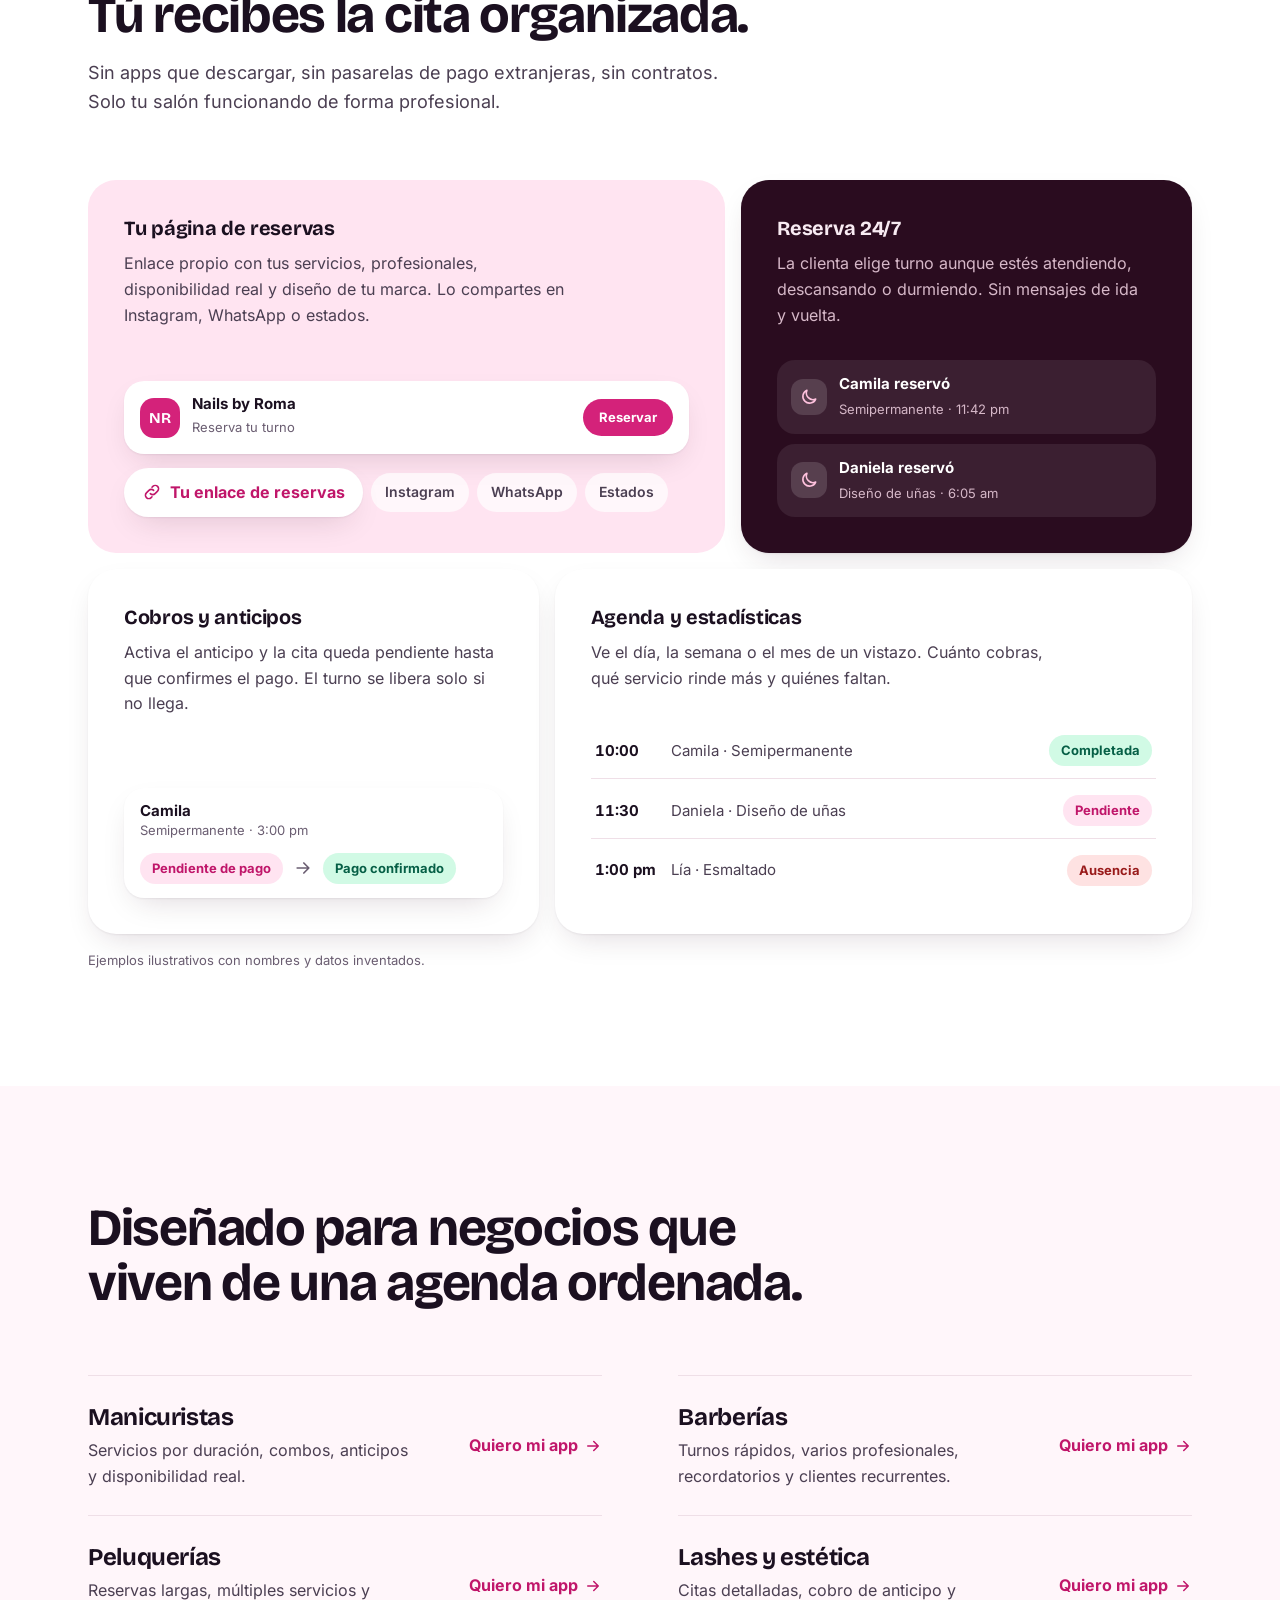
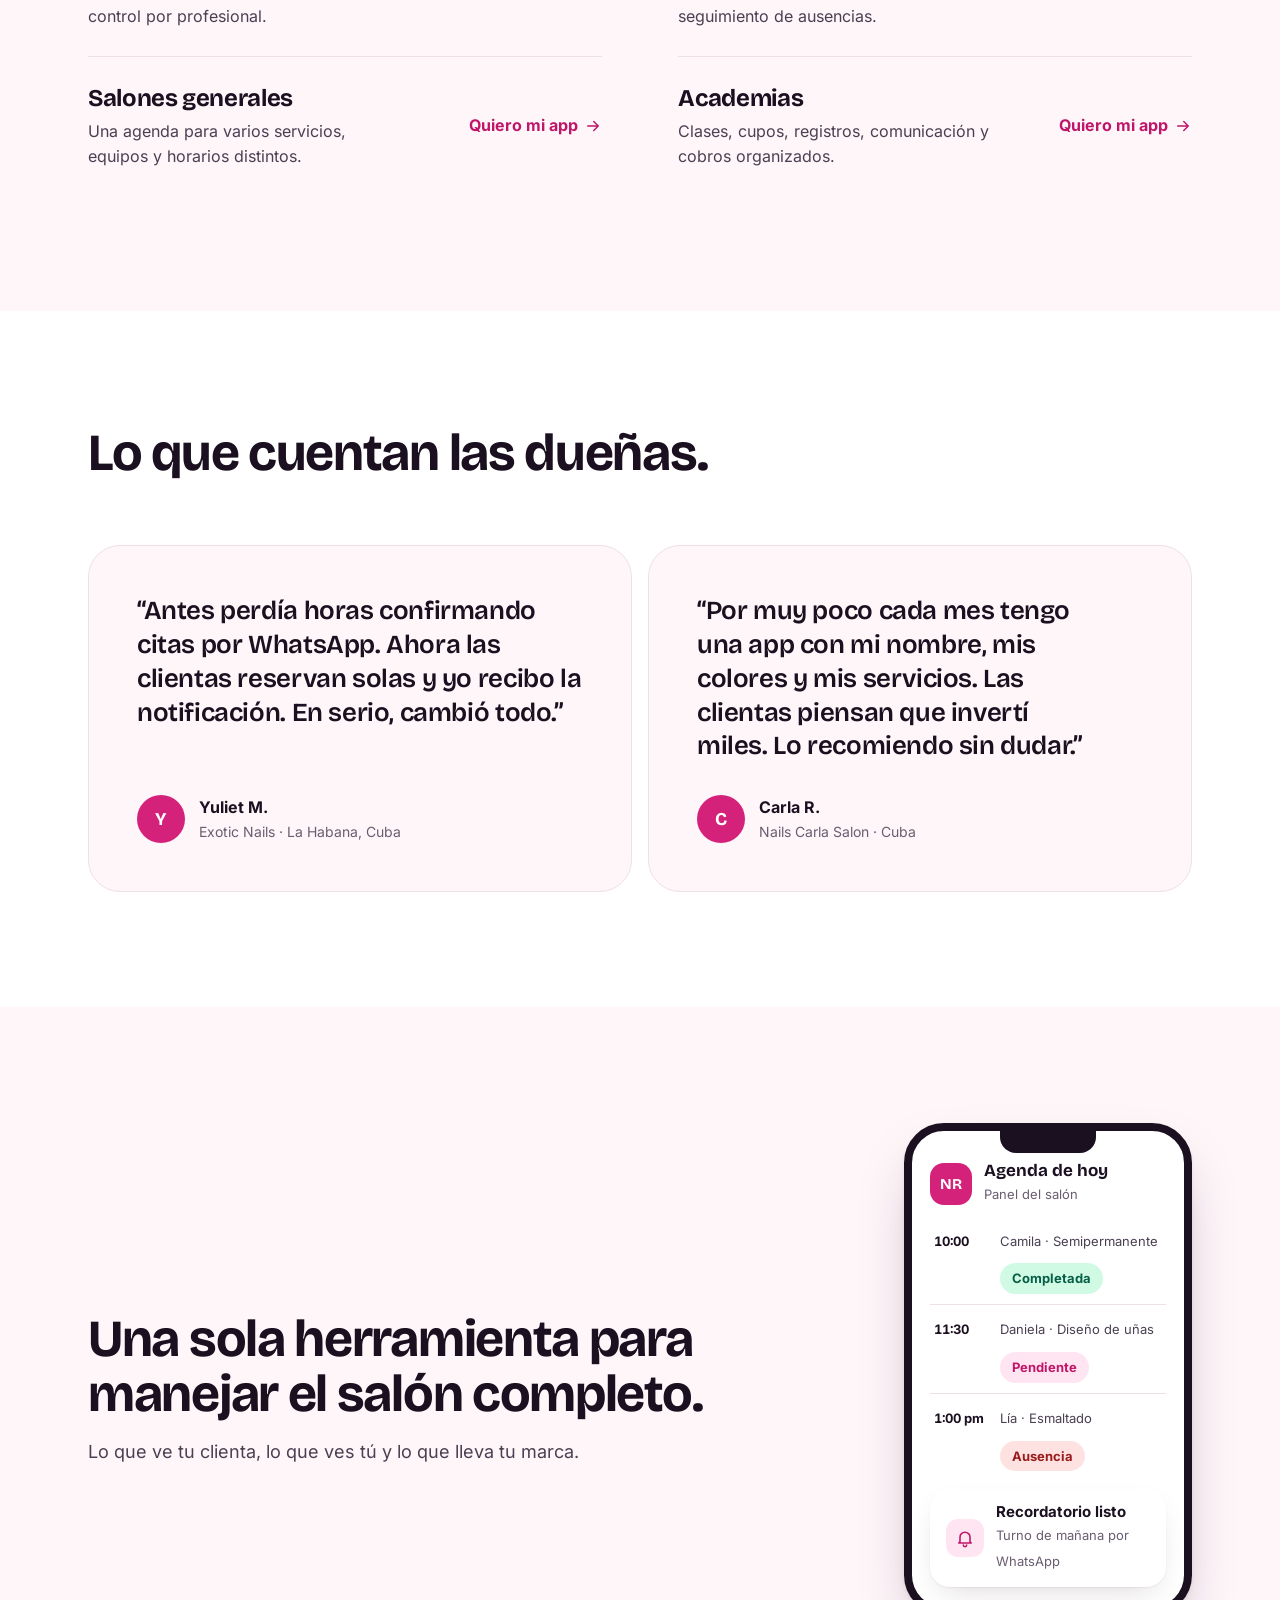
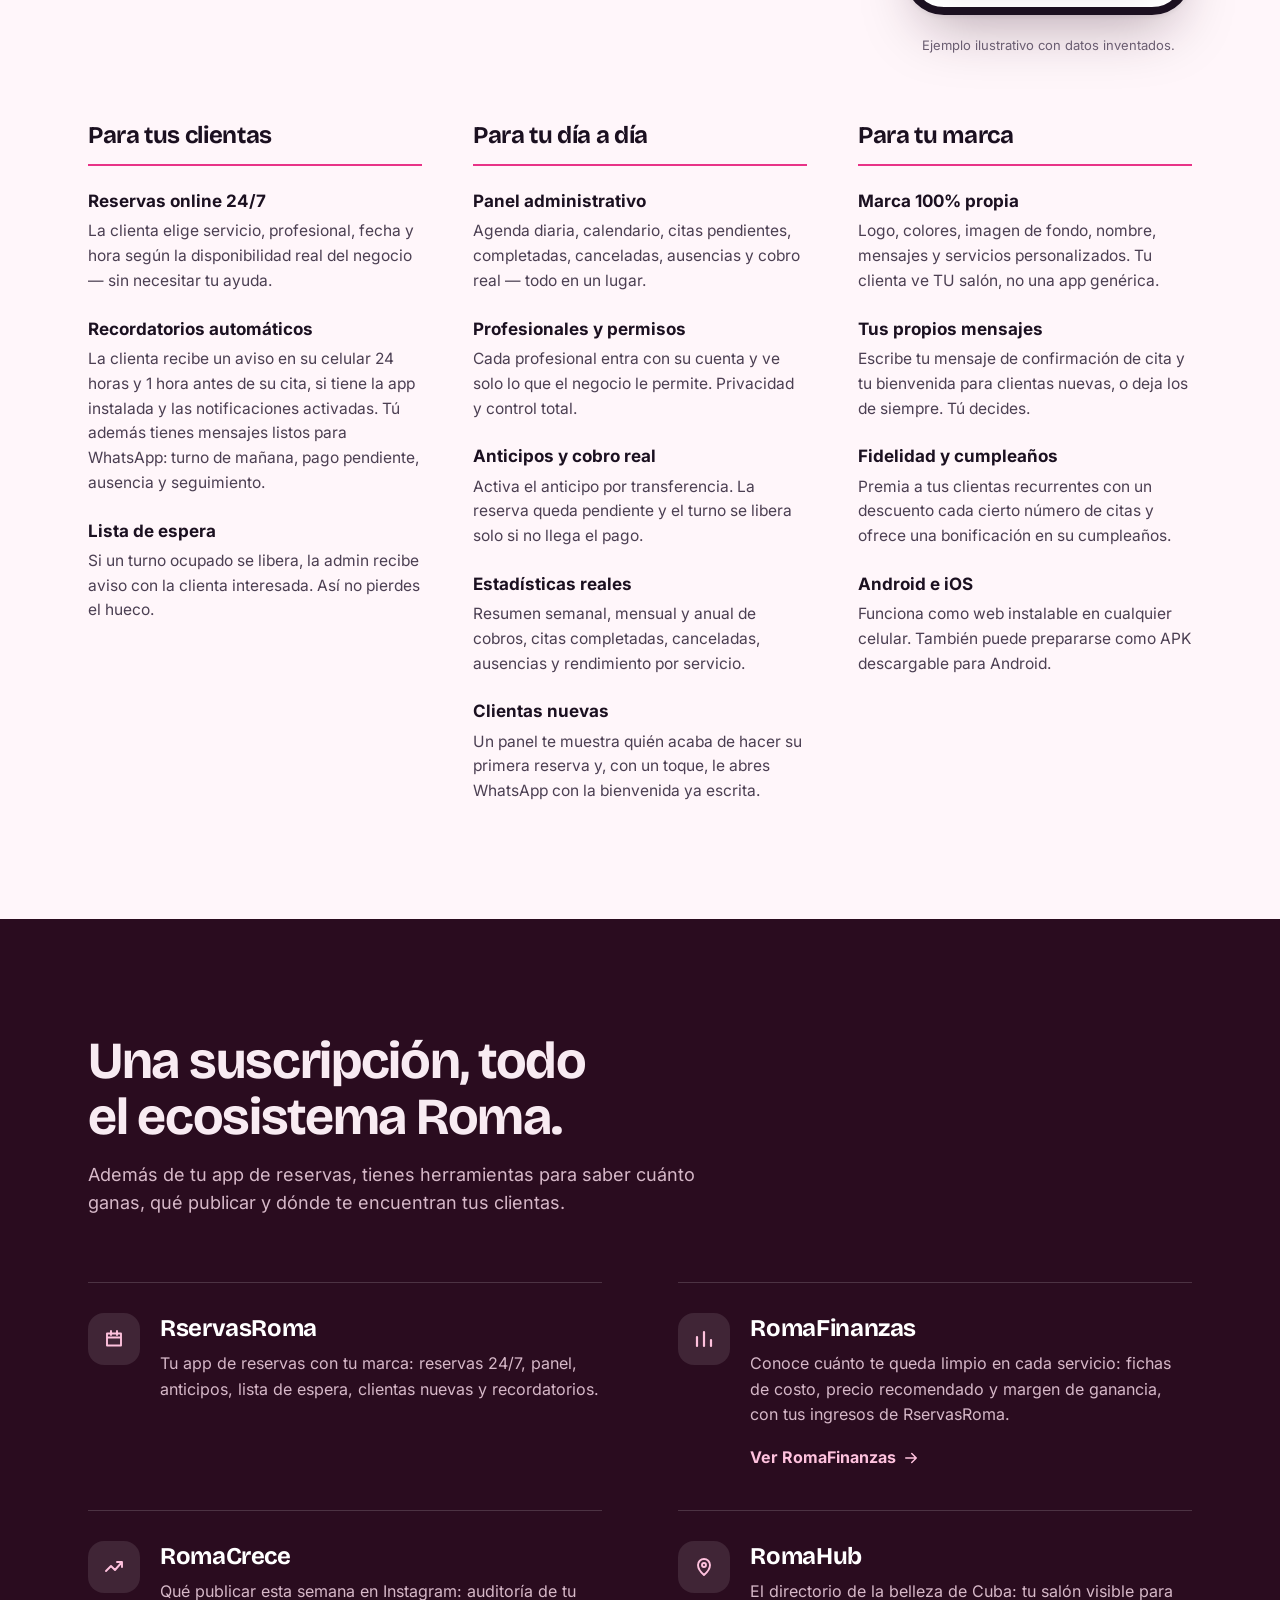
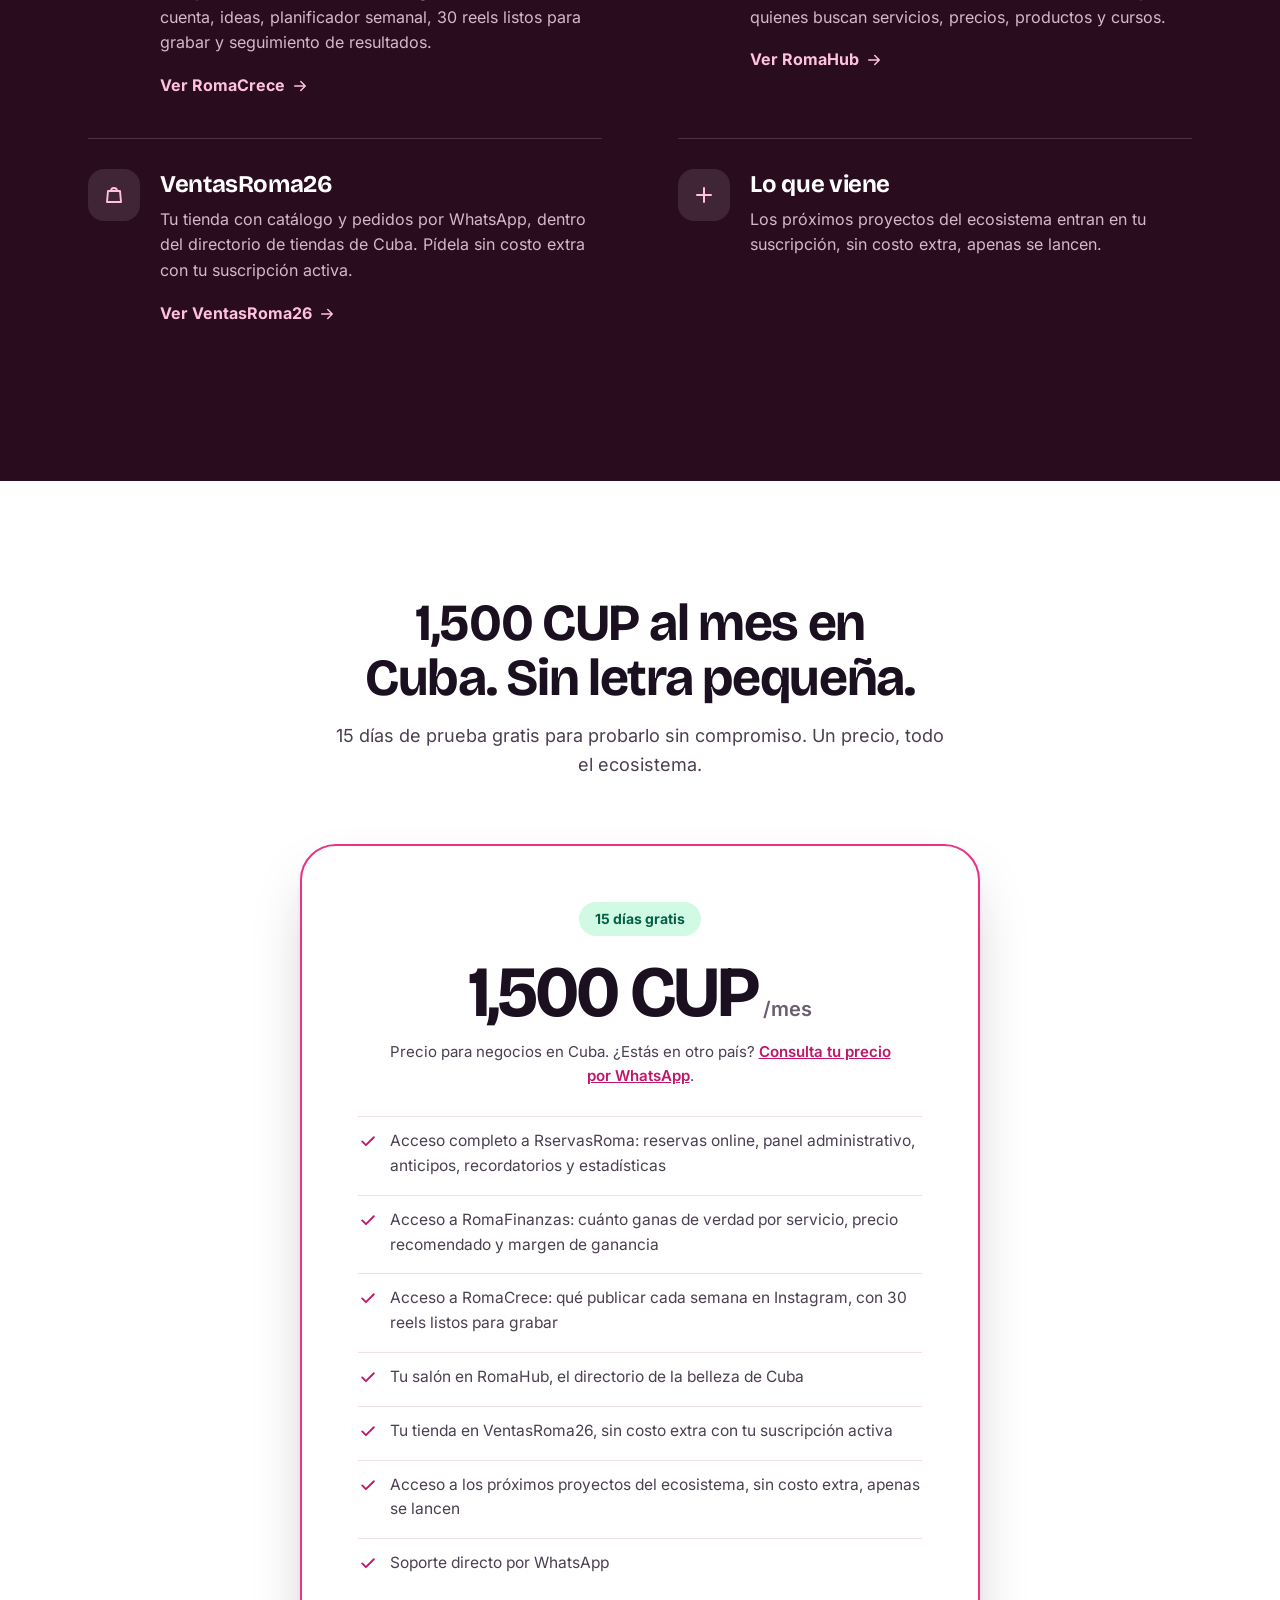
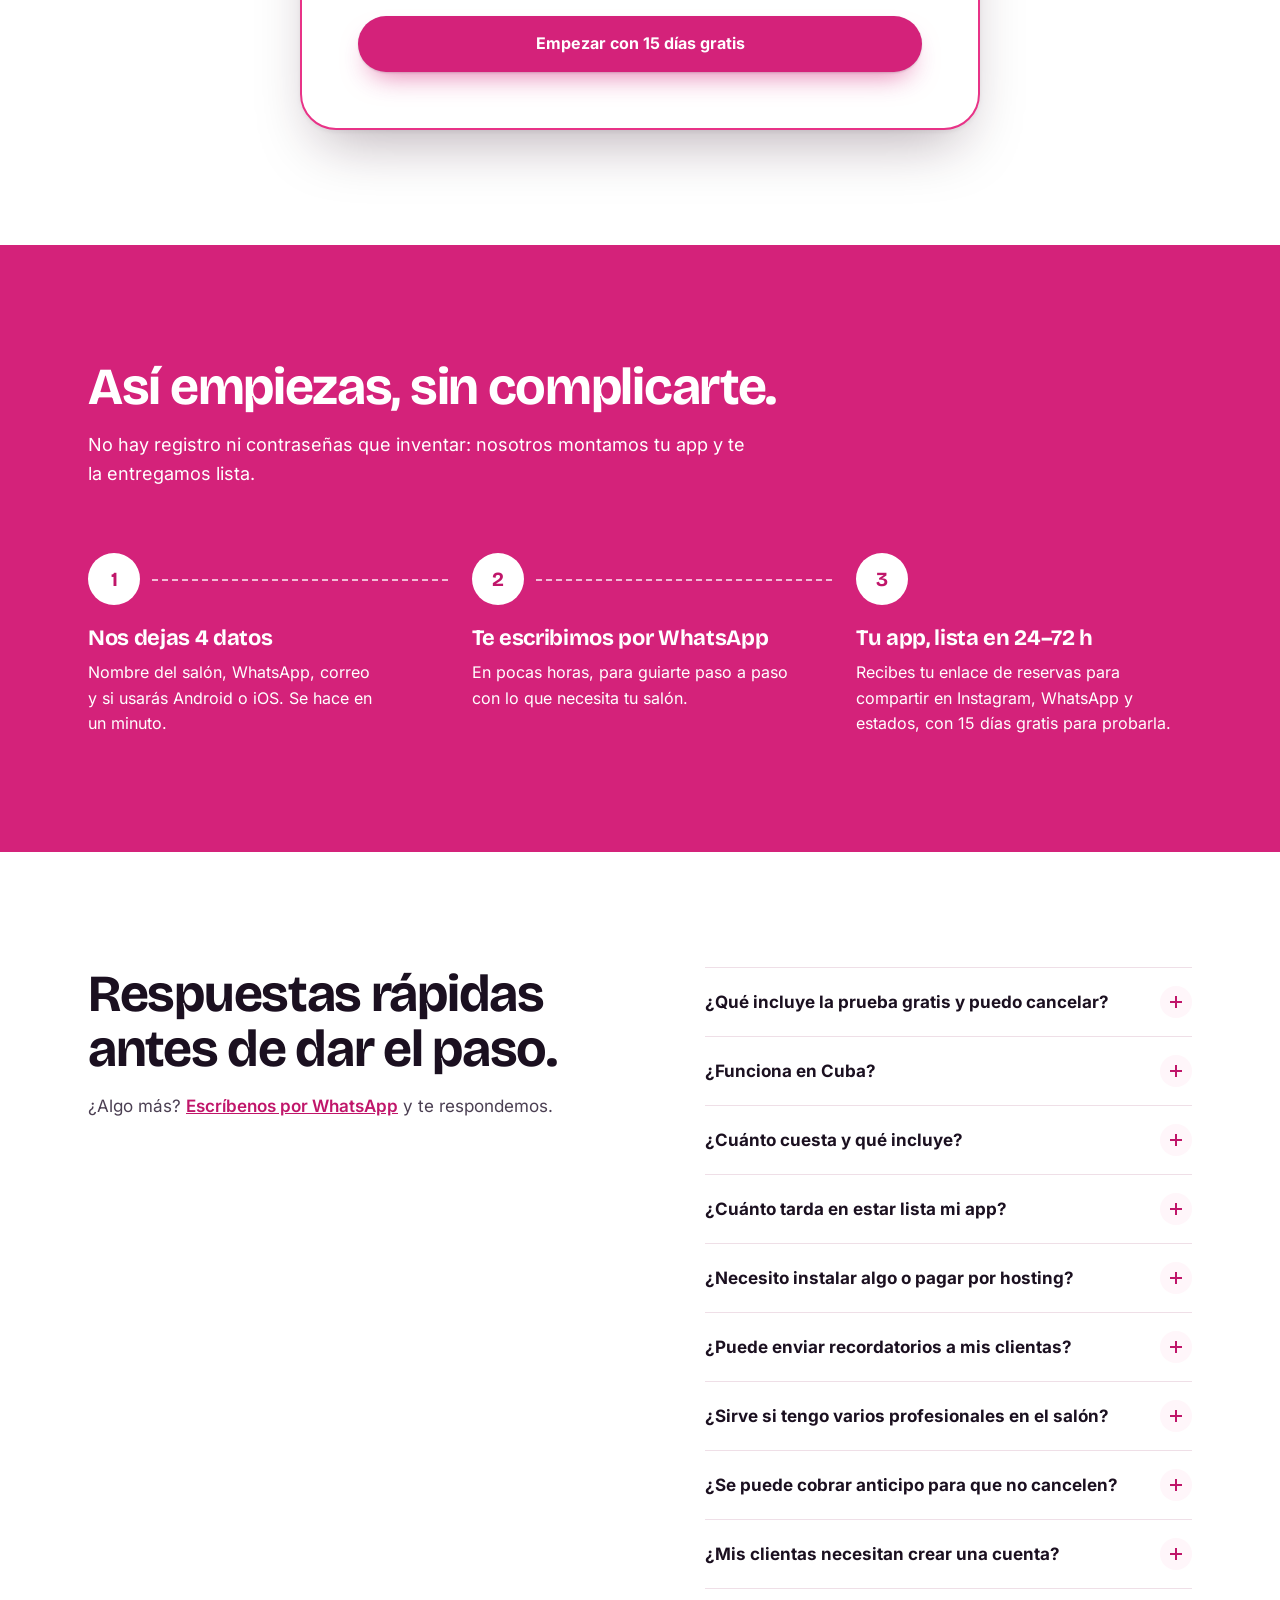
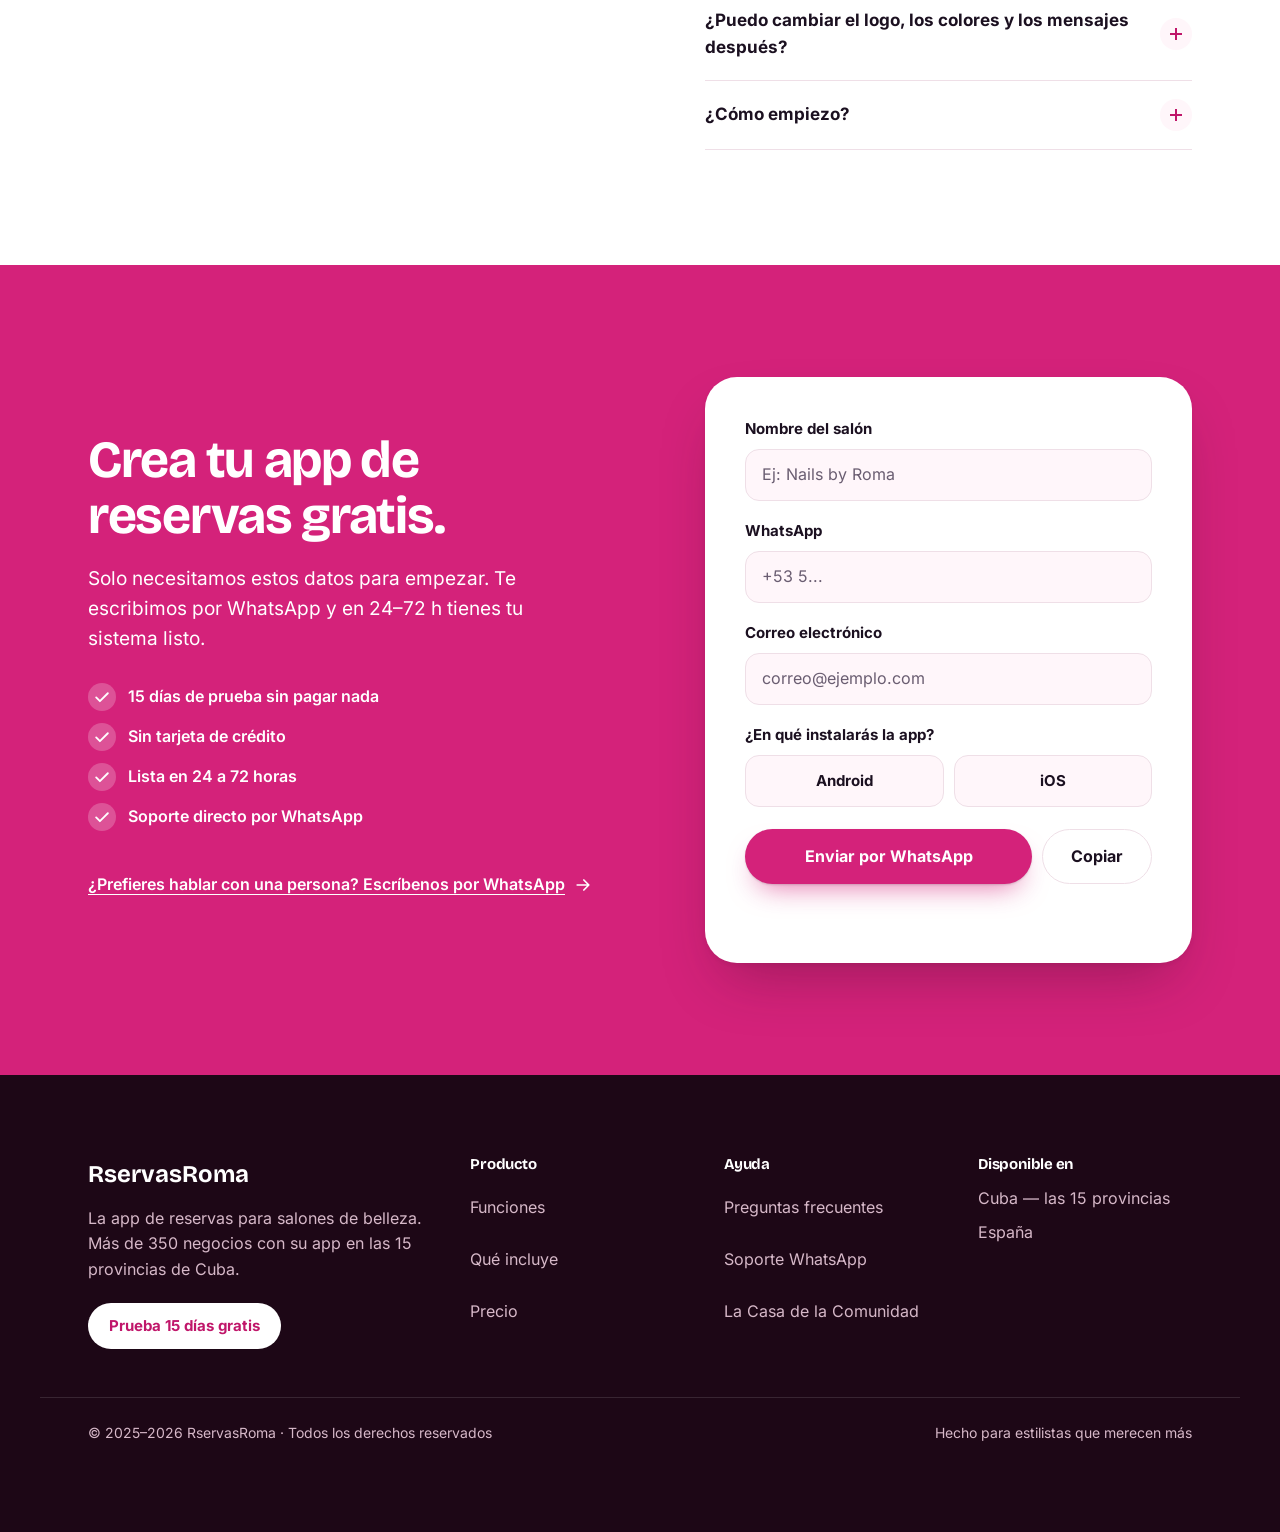
==== commit 7d1acb1d: "Rediseno de la landing: sin capturas, maqueta dibujada, Bricolage Grotesque y campos fucsia Co-Autho" ====
--- a/index.html
+++ b/index.html
@@ -26,49 +26,59 @@
   <link rel="icon" type="image/png" sizes="32x32" href="icons/favicon-32.png">
   <link rel="icon" type="image/png" sizes="16x16" href="icons/favicon-16.png">
   <link rel="apple-touch-icon" href="icons/apple-touch-icon.png">
+  <link rel="preload" href="assets/fonts/bricolage-latin.woff2" as="font" type="font/woff2" crossorigin>
   <link rel="preload" href="assets/fonts/inter-latin.woff2" as="font" type="font/woff2" crossorigin>
   <link rel="stylesheet" href="styles.css">
 </head>
 <body>
 
+  <!-- Iconos: un solo trazo, dibujados aqui para no cargar nada mas. -->
+  <svg width="0" height="0" style="position:absolute" aria-hidden="true" focusable="false">
+    <symbol id="i-check" viewBox="0 0 24 24"><path d="M5 12.5l4.5 4.5L19 7.5" fill="none" stroke="currentColor" stroke-width="2.2" stroke-linecap="round" stroke-linejoin="round"/></symbol>
+    <symbol id="i-x" viewBox="0 0 24 24"><path d="M6.5 6.5l11 11M17.5 6.5l-11 11" fill="none" stroke="currentColor" stroke-width="2" stroke-linecap="round"/></symbol>
+    <symbol id="i-arrow" viewBox="0 0 24 24"><path d="M5 12h14M13 6l6 6-6 6" fill="none" stroke="currentColor" stroke-width="2" stroke-linecap="round" stroke-linejoin="round"/></symbol>
+    <symbol id="i-link" viewBox="0 0 24 24"><path d="M10 14a4 4 0 0 0 5.7 0l3-3a4 4 0 0 0-5.7-5.7l-1 1M14 10a4 4 0 0 0-5.7 0l-3 3a4 4 0 0 0 5.7 5.7l1-1" fill="none" stroke="currentColor" stroke-width="1.9" stroke-linecap="round" stroke-linejoin="round"/></symbol>
+    <symbol id="i-bell" viewBox="0 0 24 24"><path d="M6 16.5V11a6 6 0 0 1 12 0v5.5l1.5 1.5h-15L6 16.5zM10 20.5a2 2 0 0 0 4 0" fill="none" stroke="currentColor" stroke-width="1.9" stroke-linecap="round" stroke-linejoin="round"/></symbol>
+    <symbol id="i-chat" viewBox="0 0 24 24"><path d="M4 5.5h16v10.5H9.5L5.5 19.5V16H4z" fill="none" stroke="currentColor" stroke-width="1.9" stroke-linejoin="round"/></symbol>
+    <symbol id="i-cal" viewBox="0 0 24 24"><path d="M5 6.5h14v12H5zM5 10.5h14M9 4v4M15 4v4" fill="none" stroke="currentColor" stroke-width="1.9" stroke-linecap="round" stroke-linejoin="round"/></symbol>
+    <symbol id="i-chart" viewBox="0 0 24 24"><path d="M5 19V10M12 19V5M19 19v-6" fill="none" stroke="currentColor" stroke-width="2.2" stroke-linecap="round"/></symbol>
+    <symbol id="i-trend" viewBox="0 0 24 24"><path d="M4 16l5-5 4 4 7-8M15 7h5v5" fill="none" stroke="currentColor" stroke-width="1.9" stroke-linecap="round" stroke-linejoin="round"/></symbol>
+    <symbol id="i-pin" viewBox="0 0 24 24"><path d="M12 20s6-5.2 6-10a6 6 0 1 0-12 0c0 4.8 6 10 6 10zM12 12a2 2 0 1 0 0-4 2 2 0 0 0 0 4z" fill="none" stroke="currentColor" stroke-width="1.9" stroke-linejoin="round"/></symbol>
+    <symbol id="i-bag" viewBox="0 0 24 24"><path d="M6 8h12l1 11H5L6 8zM9 8a3 3 0 0 1 6 0" fill="none" stroke="currentColor" stroke-width="1.9" stroke-linejoin="round"/></symbol>
+    <symbol id="i-plus" viewBox="0 0 24 24"><path d="M12 5v14M5 12h14" fill="none" stroke="currentColor" stroke-width="2" stroke-linecap="round"/></symbol>
+    <symbol id="i-moon" viewBox="0 0 24 24"><path d="M20 14.5A8 8 0 0 1 9.5 4a8 8 0 1 0 10.5 10.5z" fill="none" stroke="currentColor" stroke-width="1.9" stroke-linejoin="round"/></symbol>
+  </svg>
+
   <header class="site-header" id="inicio">
     <nav class="nav" aria-label="Navegación principal">
       <a class="brand" href="#inicio" aria-label="RservasRoma inicio">
-        <span class="brand-mark">
-          <img src="icons/icon-192x192.png" alt="Logo de RservasRoma" width="42" height="42">
-        </span>
-        <span>
-          <strong>RservasRoma</strong>
-          <small>+350 negocios con su app</small>
-        </span>
+        <img src="icons/icon-192x192.png" alt="" width="40" height="40">
+        <strong>RservasRoma</strong>
       </a>
       <button class="nav-toggle" type="button" aria-expanded="false" aria-controls="menu">Menú</button>
       <div class="nav-links" id="menu">
         <a href="#funciones">Funciones</a>
         <a href="#ecosistema">Qué incluye</a>
-        <a href="#galeria">Capturas</a>
         <a href="#precios">Precio</a>
         <a href="#testimonios">Opiniones</a>
-        <a href="#faq">FAQ</a>
-        <a class="nav-cta" href="#crear">🚀 Prueba 15 días gratis</a>
+        <a href="#faq">Preguntas</a>
+        <a class="nav-cta" href="#crear">Prueba 15 días gratis</a>
       </div>
     </nav>
   </header>
 
   <main>
 
-    <!-- ═══════════════════════════════════════════
-         HERO
-    ═══════════════════════════════════════════ -->
-    <section class="hero section">
-      <div class="hero-copy">
-        <h1>Tu salón merece <em>una app propia</em>.</h1>
-        <p class="hero-text">Más de 350 negocios — en las 15 provincias de Cuba — ya tienen su app de reservas: reciben citas 24/7, cobran anticipos y organizan su agenda sin perder el control de su WhatsApp.</p>
-        <div class="hero-actions">
-          <a class="button primary" href="#crear">Quiero mi app — 15 días gratis</a>
-          <a class="button secondary" href="#galeria">Ver la app por dentro</a>
-        </div>
-        <div class="hero-proof" aria-label="Indicadores clave">
+    <!-- HERO -->
+    <section class="hero">
+      <div class="wrap hero-grid">
+        <div class="hero-copy">
+          <h1>Tu salón merece una app propia.</h1>
+          <p class="lead">Más de 350 negocios — en las 15 provincias de Cuba — ya tienen su app de reservas: reciben citas 24/7, cobran anticipos y organizan su agenda sin perder el control de su WhatsApp.</p>
+          <div class="hero-actions">
+            <a class="button primary" href="#crear">Quiero mi app — 15 días gratis</a>
+            <a class="button ghost" href="#funciones">Ver qué incluye</a>
+          </div>
           <!-- Cifras medidas el 13/10/2026 (Supabase):
                361 negocios de reservas configurados (negocios.configurado = true y
                es_tienda_externa = false) -> "+350".
@@ -76,518 +86,526 @@
                "Activos" a secas ya no se usa: solo 86 de 361 recibieron reservas este
                mes y por suscripcion hay 59 activas, 405 en prueba y 3 suspendidas.
                Para refrescarlas, contar de nuevo y redondear a la baja. -->
-          <span><strong>+<span class="countup" data-target="350">0</span> negocios</strong> con su app en toda Cuba</span>
-          <span><strong>Lista en 24–72 h</strong> sin instalar nada</span>
-          <span><strong>Sin comisiones</strong> por reserva</span>
-        </div>
-      </div>
-      <div class="hero-visual" aria-label="Vista previa de RservasRoma">
-        <div class="hero-device">
-          <img fetchpriority="high" src="assets/screenshots/cliente-multiples-servicios.webp" width="576" height="1280" alt="App de reservas personalizada con RservasRoma">
-        </div>
-        <div class="hero-device hero-device-offset">
-          <img src="assets/screenshots/admin-agenda.webp" width="576" height="1280" alt="Panel administrativo con agenda del día">
-        </div>
-        <div class="hero-metrics">
-          <span>Agenda de hoy</span>
-          <strong>Reservas, cobros y recordatorios con tu marca</strong>
-        </div>
-      </div>
-    </section>
-
-    <!-- ═══════════════════════════════════════════
-         PROOF STRIP
-    ═══════════════════════════════════════════ -->
-    <section class="section trusted">
-      <div class="marquee-head">
-        <button class="marquee-pause" type="button" id="marqueePause" aria-pressed="false">
-          Pausar el movimiento
-        </button>
-      </div>
-      <div class="marquee" id="marquee" aria-label="Datos clave de RservasRoma">
-        <div class="marquee-track">
-          <span>+350 negocios con su app</span>
-          <span>+80 con reservas este mes</span>
-          <span>En las 15 provincias de Cuba</span>
-          <span>Lista en 24 a 72 horas</span>
-          <span>Soporte directo por WhatsApp</span>
-          <span aria-hidden="true">+350 negocios con su app</span>
-          <span aria-hidden="true">+80 con reservas este mes</span>
-          <span aria-hidden="true">En las 15 provincias de Cuba</span>
-          <span aria-hidden="true">Lista en 24 a 72 horas</span>
-          <span aria-hidden="true">Soporte directo por WhatsApp</span>
-        </div>
-      </div>
-    </section>
-
-    <!-- ═══════════════════════════════════════════
-         PROBLEMA → SOLUCIÓN
-    ═══════════════════════════════════════════ -->
-    <section class="section conversion-band">
-      <div>
+          <ul class="hero-points" aria-label="Indicadores clave">
+            <li><svg class="i" aria-hidden="true"><use href="#i-check"/></svg><span><strong>+350 negocios</strong> con su app en las 15 provincias</span></li>
+            <li><svg class="i" aria-hidden="true"><use href="#i-check"/></svg><span><strong>Lista en 24–72 h</strong>, sin instalar nada</span></li>
+            <li><svg class="i" aria-hidden="true"><use href="#i-check"/></svg><span><strong>+80 con reservas</strong> este mes</span></li>
+          </ul>
+        </div>
+
+        <div class="hero-visual">
+          <div class="stage" aria-hidden="true"></div>
+
+          <!-- La app que ve tu clienta, dibujada aqui. Datos de ejemplo. -->
+          <div class="phone" id="demo" role="group" aria-label="Ejemplo de la página de reservas de un salón">
+            <div class="phone-notch" aria-hidden="true"></div>
+            <div class="app">
+              <div class="app-head">
+                <span class="app-logo" aria-hidden="true">NR</span>
+                <div>
+                  <strong>Nails by Roma</strong>
+                  <small>Reserva tu turno</small>
+                </div>
+              </div>
+
+              <p class="app-label">Servicio</p>
+              <div class="app-services">
+                <button type="button" data-pick="servicio" aria-pressed="true"><span>Semipermanente</span><small>45 min</small></button>
+                <button type="button" data-pick="servicio" aria-pressed="false"><span>Esmaltado tradicional</span><small>30 min</small></button>
+                <button type="button" data-pick="servicio" aria-pressed="false"><span>Diseño de uñas</span><small>60 min</small></button>
+              </div>
+
+              <p class="app-label">Día</p>
+              <div class="app-days">
+                <button type="button" data-pick="dia" aria-pressed="false"><small>Lun</small><span>14</span></button>
+                <button type="button" data-pick="dia" aria-pressed="true"><small>Mar</small><span>15</span></button>
+                <button type="button" data-pick="dia" aria-pressed="false"><small>Mié</small><span>16</span></button>
+                <button type="button" data-pick="dia" aria-pressed="false"><small>Jue</small><span>17</span></button>
+              </div>
+
+              <p class="app-label">Hora disponible</p>
+              <div class="app-hours">
+                <button type="button" data-pick="hora" aria-pressed="false">10:00</button>
+                <button type="button" data-pick="hora" aria-pressed="false">11:30</button>
+                <button type="button" data-pick="hora" aria-pressed="true">3:00 pm</button>
+                <button type="button" data-pick="hora" aria-pressed="false" disabled>4:30 pm</button>
+              </div>
+
+              <button class="app-confirm" type="button" id="demoConfirm">Reservar</button>
+              <p class="app-done" id="demoDone" role="status"></p>
+            </div>
+          </div>
+
+          <div class="float float-reminder" aria-hidden="true">
+            <span class="float-icon"><svg class="i"><use href="#i-bell"/></svg></span>
+            <div>
+              <strong>Mañana tienes cita</strong>
+              <small>Nails by Roma · 3:00 pm</small>
+            </div>
+          </div>
+          <div class="float float-paid" aria-hidden="true">
+            <span class="float-icon is-ok"><svg class="i"><use href="#i-check"/></svg></span>
+            <div>
+              <strong>Anticipo recibido</strong>
+              <small>Camila · Semipermanente</small>
+            </div>
+          </div>
+          <p class="demo-note">Ejemplo ilustrativo con datos inventados. Toca para probarlo.</p>
+        </div>
+      </div>
+    </section>
+
+    <!-- PROBLEMA -->
+    <section class="section problem">
+      <div class="wrap split">
         <h2>Llevas la agenda en la cabeza, el WhatsApp lleno y tres clientas esperando respuesta al mismo tiempo.</h2>
-      </div>
-      <div class="conversion-list">
-        <span>❌ Confirmar cada cita a mano por WhatsApp</span>
-        <span>❌ Clientas que olvidan el turno y no avisan</span>
-        <span>❌ Huecos perdidos sin cobrar anticipo</span>
-        <span>✅ Con RservasRoma, se reservan solas</span>
-      </div>
-    </section>
-
-    <!-- ═══════════════════════════════════════════
-         PLATAFORMA — LO QUE HACE
-    ═══════════════════════════════════════════ -->
-    <section class="section platform-section">
-      <div class="section-heading">
-        <h2>Un enlace. Tu clienta reserva. Tú recibes la cita organizada.</h2>
-        <p>Sin apps que descargar, sin pasarelas de pago extranjeras, sin contratos. Solo tu salón funcionando de forma profesional.</p>
-      </div>
-      <div class="platform-grid">
-        <article>
-          <span>01</span>
-          <h3>Tu página de reservas</h3>
-          <p>Enlace propio con tus servicios, profesionales, disponibilidad real y diseño de tu marca. Lo compartes en Instagram, WhatsApp o estados.</p>
-        </article>
-        <article>
-          <span>02</span>
-          <h3>Reserva 24/7</h3>
-          <p>La clienta elige turno aunque estés atendiendo, descansando o durmiendo. Sin mensajes de ida y vuelta.</p>
-        </article>
-        <article>
-          <span>03</span>
-          <h3>Cobros y anticipos</h3>
-          <p>Activa el anticipo y la cita queda pendiente hasta que confirmes el pago. El turno se libera solo si no llega.</p>
-        </article>
-        <article>
-          <span>04</span>
-          <h3>Agenda y estadísticas</h3>
-          <p>Ve el día, la semana o el mes de un vistazo. Cuánto cobras, qué servicio rinde más y quiénes faltan.</p>
-        </article>
-      </div>
-    </section>
-
-    <!-- ═══════════════════════════════════════════
-         PARA QUIÉN ES
-    ═══════════════════════════════════════════ -->
-    <section class="section audience-section">
-      <div class="section-heading">
-        <h2>Diseñado para negocios que viven de una agenda ordenada.</h2>
-      </div>
-      <div class="audience-grid">
-        <article><strong>💅 Manicuristas</strong><span>Servicios por duración, combos, anticipos y disponibilidad real.</span><a class="eco-link" href="#crear" data-rubro="Manicura">Quiero mi app →</a></article>
-        <article><strong>✂️ Barberías</strong><span>Turnos rápidos, varios profesionales, recordatorios y clientes recurrentes.</span><a class="eco-link" href="#crear" data-rubro="Barbería">Quiero mi app →</a></article>
-        <article><strong>💇 Peluquerías</strong><span>Reservas largas, múltiples servicios y control por profesional.</span><a class="eco-link" href="#crear" data-rubro="Peluquería">Quiero mi app →</a></article>
-        <article><strong>👁️ Lashes y estética</strong><span>Citas detalladas, cobro de anticipo y seguimiento de ausencias.</span><a class="eco-link" href="#crear" data-rubro="Lashes y estética">Quiero mi app →</a></article>
-        <article><strong>💄 Salones generales</strong><span>Una agenda para varios servicios, equipos y horarios distintos.</span><a class="eco-link" href="#crear" data-rubro="Salón general">Quiero mi app →</a></article>
-        <article><strong>🎓 Academias</strong><span>Clases, cupos, registros, comunicación y cobros organizados.</span><a class="eco-link" href="#crear" data-rubro="Academia">Quiero mi app →</a></article>
-      </div>
-    </section>
-
-    <!-- ═══════════════════════════════════════════
-         TESTIMONIOS
-    ═══════════════════════════════════════════ -->
+        <ul class="before-after">
+          <li><svg class="i is-no" aria-hidden="true"><use href="#i-x"/></svg>Confirmar cada cita a mano por WhatsApp</li>
+          <li><svg class="i is-no" aria-hidden="true"><use href="#i-x"/></svg>Clientas que olvidan el turno y no avisan</li>
+          <li><svg class="i is-no" aria-hidden="true"><use href="#i-x"/></svg>Huecos perdidos sin cobrar anticipo</li>
+          <li class="is-yes"><svg class="i" aria-hidden="true"><use href="#i-check"/></svg>Con RservasRoma, se reservan solas</li>
+        </ul>
+      </div>
+    </section>
+
+    <!-- PLATAFORMA -->
+    <section class="section">
+      <div class="wrap">
+        <div class="section-head">
+          <h2>Un enlace. Tu clienta reserva. Tú recibes la cita organizada.</h2>
+          <p>Sin apps que descargar, sin pasarelas de pago extranjeras, sin contratos. Solo tu salón funcionando de forma profesional.</p>
+        </div>
+
+        <div class="bento">
+          <article class="tile t-link">
+            <h3>Tu página de reservas</h3>
+            <p>Enlace propio con tus servicios, profesionales, disponibilidad real y diseño de tu marca. Lo compartes en Instagram, WhatsApp o estados.</p>
+            <div class="viz" aria-hidden="true">
+              <div class="mini-card">
+                <span class="app-logo">NR</span>
+                <div><strong>Nails by Roma</strong><small>Reserva tu turno</small></div>
+                <span class="mini-go">Reservar</span>
+              </div>
+              <div class="share">
+                <span class="pill-link"><svg class="i"><use href="#i-link"/></svg>Tu enlace de reservas</span>
+                <span class="chip">Instagram</span><span class="chip">WhatsApp</span><span class="chip">Estados</span>
+              </div>
+            </div>
+          </article>
+
+          <article class="tile t-night">
+            <h3>Reserva 24/7</h3>
+            <p>La clienta elige turno aunque estés atendiendo, descansando o durmiendo. Sin mensajes de ida y vuelta.</p>
+            <ul class="viz feed" aria-hidden="true">
+              <li><span class="dot"><svg class="i"><use href="#i-moon"/></svg></span><div><strong>Camila reservó</strong><small>Semipermanente · 11:42 pm</small></div></li>
+              <li><span class="dot"><svg class="i"><use href="#i-moon"/></svg></span><div><strong>Daniela reservó</strong><small>Diseño de uñas · 6:05 am</small></div></li>
+            </ul>
+          </article>
+
+          <article class="tile t-pay">
+            <h3>Cobros y anticipos</h3>
+            <p>Activa el anticipo y la cita queda pendiente hasta que confirmes el pago. El turno se libera solo si no llega.</p>
+            <div class="viz" aria-hidden="true">
+              <div class="mini-card is-col">
+                <div class="mini-row"><strong>Camila</strong><small>Semipermanente · 3:00 pm</small></div>
+                <div class="flow">
+                  <span class="status is-pending">Pendiente de pago</span>
+                  <svg class="i"><use href="#i-arrow"/></svg>
+                  <span class="status is-done">Pago confirmado</span>
+                </div>
+              </div>
+            </div>
+          </article>
+
+          <article class="tile t-agenda">
+            <h3>Agenda y estadísticas</h3>
+            <p>Ve el día, la semana o el mes de un vistazo. Cuánto cobras, qué servicio rinde más y quiénes faltan.</p>
+            <ul class="viz agenda" aria-hidden="true">
+              <li><time>10:00</time><span>Camila · Semipermanente</span><span class="status is-done">Completada</span></li>
+              <li><time>11:30</time><span>Daniela · Diseño de uñas</span><span class="status is-pending">Pendiente</span></li>
+              <li><time>1:00 pm</time><span>Lía · Esmaltado</span><span class="status is-miss">Ausencia</span></li>
+            </ul>
+          </article>
+        </div>
+        <p class="bento-note">Ejemplos ilustrativos con nombres y datos inventados.</p>
+      </div>
+    </section>
+
+    <!-- PARA QUIÉN -->
+    <section class="section alt">
+      <div class="wrap">
+        <div class="section-head">
+          <h2>Diseñado para negocios que viven de una agenda ordenada.</h2>
+        </div>
+        <ul class="rubros">
+          <li>
+            <div><h3>Manicuristas</h3><p>Servicios por duración, combos, anticipos y disponibilidad real.</p></div>
+            <a class="text-link" href="#crear" data-rubro="Manicura">Quiero mi app<svg class="i" aria-hidden="true"><use href="#i-arrow"/></svg></a>
+          </li>
+          <li>
+            <div><h3>Barberías</h3><p>Turnos rápidos, varios profesionales, recordatorios y clientes recurrentes.</p></div>
+            <a class="text-link" href="#crear" data-rubro="Barbería">Quiero mi app<svg class="i" aria-hidden="true"><use href="#i-arrow"/></svg></a>
+          </li>
+          <li>
+            <div><h3>Peluquerías</h3><p>Reservas largas, múltiples servicios y control por profesional.</p></div>
+            <a class="text-link" href="#crear" data-rubro="Peluquería">Quiero mi app<svg class="i" aria-hidden="true"><use href="#i-arrow"/></svg></a>
+          </li>
+          <li>
+            <div><h3>Lashes y estética</h3><p>Citas detalladas, cobro de anticipo y seguimiento de ausencias.</p></div>
+            <a class="text-link" href="#crear" data-rubro="Lashes y estética">Quiero mi app<svg class="i" aria-hidden="true"><use href="#i-arrow"/></svg></a>
+          </li>
+          <li>
+            <div><h3>Salones generales</h3><p>Una agenda para varios servicios, equipos y horarios distintos.</p></div>
+            <a class="text-link" href="#crear" data-rubro="Salón general">Quiero mi app<svg class="i" aria-hidden="true"><use href="#i-arrow"/></svg></a>
+          </li>
+          <li>
+            <div><h3>Academias</h3><p>Clases, cupos, registros, comunicación y cobros organizados.</p></div>
+            <a class="text-link" href="#crear" data-rubro="Academia">Quiero mi app<svg class="i" aria-hidden="true"><use href="#i-arrow"/></svg></a>
+          </li>
+        </ul>
+      </div>
+    </section>
+
+    <!-- TESTIMONIOS -->
     <section class="section" id="testimonios">
-      <div class="section-heading">
-        <h2>Lo que cuentan las dueñas.</h2>
-      </div>
-      <div class="testimonios-grid">
-        <article class="testimonio-card">
-          <div class="testimonio-stars">★★★★★</div>
-          <p class="testimonio-text">"Antes perdía horas confirmando citas por WhatsApp. Ahora las clientas reservan solas y yo recibo la notificación. En serio, cambió todo."</p>
-          <div class="testimonio-author">
-            <div class="testimonio-avatar">Y</div>
-            <div>
-              <strong>Yuliet M.</strong>
-              <span>Exotic Nails · La Habana, Cuba</span>
-            </div>
-          </div>
-        </article>
-        <article class="testimonio-card">
-          <div class="testimonio-stars">★★★★★</div>
-          <p class="testimonio-text">"Por muy poco cada mes tengo una app con mi nombre, mis colores y mis servicios. Las clientas piensan que invertí miles. Lo recomiendo sin dudar."</p>
-          <div class="testimonio-author">
-            <div class="testimonio-avatar">C</div>
-            <div>
-              <strong>Carla R.</strong>
-              <span>Nails Carla Salon · Cuba</span>
-            </div>
-          </div>
-        </article>
-        <!-- Quitado el 13/10/2026: Leci N. (Leci's Nails) decia "las ausencias bajaron a cero".
-             Sus datos no lo respaldan (2 reservas en junio, 0 ausencias) y no hay un antes y un
-             despues medido. Volver a poner un testimonio de anticipos solo con una frase real
-             y con permiso de la duena. -->
-      </div>
-    </section>
-
-    <!-- ═══════════════════════════════════════════
-         FUNCIONES
-    ═══════════════════════════════════════════ -->
-    <section class="section" id="funciones">
-      <div class="section-heading">
-        <h2>Una sola herramienta para manejar el salón completo.</h2>
-      </div>
-      <div class="feature-grid">
-        <article class="feature">
-          <span class="icon">01</span>
-          <h3>Reservas online 24/7</h3>
-          <p>La clienta elige servicio, profesional, fecha y hora según la disponibilidad real del negocio — sin necesitar tu ayuda.</p>
-        </article>
-        <article class="feature">
-          <span class="icon">02</span>
-          <h3>Panel administrativo</h3>
-          <p>Agenda diaria, calendario, citas pendientes, completadas, canceladas, ausencias y cobro real — todo en un lugar.</p>
-        </article>
-        <article class="feature">
-          <span class="icon">03</span>
-          <h3>Profesionales y permisos</h3>
-          <p>Cada profesional entra con su cuenta y ve solo lo que el negocio le permite. Privacidad y control total.</p>
-        </article>
-        <article class="feature">
-          <span class="icon">04</span>
-          <h3>Anticipos y cobro real</h3>
-          <p>Activa el anticipo por transferencia. La reserva queda pendiente y el turno se libera solo si no llega el pago.</p>
-        </article>
-        <article class="feature">
-          <span class="icon">05</span>
-          <h3>Recordatorios automáticos</h3>
-          <p>La clienta recibe un aviso en su celular 24 horas y 1 hora antes de su cita, si tiene la app instalada y las notificaciones activadas. Tú además tienes mensajes listos para WhatsApp: turno de mañana, pago pendiente, ausencia y seguimiento.</p>
-        </article>
-        <article class="feature">
-          <span class="icon">06</span>
-          <h3>Android e iOS</h3>
-          <p>Funciona como web instalable en cualquier celular. También puede prepararse como APK descargable para Android.</p>
-        </article>
-        <article class="feature">
-          <span class="icon">07</span>
-          <h3>Lista de espera</h3>
-          <p>Si un turno ocupado se libera, la admin recibe aviso con la clienta interesada. Cero huecos perdidos.</p>
-        </article>
-        <article class="feature">
-          <span class="icon">08</span>
-          <h3>Estadísticas reales</h3>
-          <p>Resumen semanal, mensual y anual de cobros, citas completadas, canceladas, ausencias y rendimiento por servicio.</p>
-        </article>
-        <article class="feature">
-          <span class="icon">09</span>
-          <h3>Marca 100% propia</h3>
-          <p>Logo, colores, imagen de fondo, nombre, mensajes y servicios personalizados. Tu clienta ve TU salón, no una app genérica.</p>
-        </article>
-        <article class="feature">
-          <span class="icon">10</span>
-          <h3>Tus propios mensajes</h3>
-          <p>Escribe tu mensaje de confirmación de cita y tu bienvenida para clientas nuevas, o deja los de siempre. Tú decides.</p>
-        </article>
-        <article class="feature">
-          <span class="icon">11</span>
-          <h3>Clientas nuevas</h3>
-          <p>Un panel te muestra quién acaba de hacer su primera reserva y, con un toque, le abres WhatsApp con la bienvenida ya escrita.</p>
-        </article>
-        <article class="feature">
-          <span class="icon">12</span>
-          <h3>Fidelidad y cumpleaños</h3>
-          <p>Premia a tus clientas recurrentes con un descuento cada cierto número de citas y ofrece una bonificación en su cumpleaños.</p>
-        </article>
-      </div>
-    </section>
-
-    <!-- ═══════════════════════════════════════════
-         GALERÍA
-    ═══════════════════════════════════════════ -->
-    <section class="section gallery-section" id="galeria">
-      <div class="section-heading">
-        <h2>Capturas de una app configurada con RservasRoma.</h2>
-        <p>Vista de clienta, panel administrativo, servicios, profesionales, estadísticas y detalle de citas — todo personalizado.</p>
-      </div>
-      <div class="screenshot-gallery">
-        <section class="gallery-group" aria-label="Experiencia de la clienta">
-          <div class="gallery-group-heading">
-            <span>Experiencia de la clienta</span>
-            <p>Bienvenida, ingreso, servicios, calendario y horarios disponibles.</p>
-          </div>
-          <div class="gallery-row">
-            <figure><img src="assets/screenshots/cliente-multiples-servicios.webp" width="576" height="1280" alt="Pantalla de bienvenida del negocio" loading="lazy"><figcaption>Bienvenida del negocio</figcaption></figure>
-            <figure><img src="assets/screenshots/cliente-servicios-elegidos.webp" width="576" height="1280" alt="Ingreso por WhatsApp" loading="lazy"><figcaption>Ingreso por WhatsApp</figcaption></figure>
-            <figure><img src="assets/screenshots/cliente-calendario.webp" width="576" height="1280" alt="Servicios disponibles" loading="lazy"><figcaption>Servicios disponibles</figcaption></figure>
-            <figure><img src="assets/screenshots/cliente-horarios.webp" width="576" height="1280" alt="Horarios disponibles" loading="lazy"><figcaption>Horarios reales</figcaption></figure>
-          </div>
-        </section>
-
-        <section class="gallery-group" aria-label="Panel de administración">
-          <div class="gallery-group-heading">
-            <span>Panel de administración</span>
-            <p>Reservas, agenda, detalle de cita, profesionales, clientes y edición del negocio.</p>
-          </div>
-          <div class="gallery-row">
-            <figure><img src="assets/screenshots/admin-reservas.webp" width="576" height="1280" alt="Panel de reservas" loading="lazy"><figcaption>Control de reservas</figcaption></figure>
-            <figure><img src="assets/screenshots/admin-nueva-reserva.webp" width="576" height="1280" alt="Crear reserva manual" loading="lazy"><figcaption>Reserva manual</figcaption></figure>
-            <figure><img src="assets/screenshots/admin-agenda.webp" width="576" height="1280" alt="Agenda diaria" loading="lazy"><figcaption>Agenda diaria</figcaption></figure>
-            <figure><img src="assets/screenshots/admin-detalle-cita.webp" width="576" height="1280" alt="Detalle completo de una cita" loading="lazy"><figcaption>Detalle completo</figcaption></figure>
-          </div>
-        </section>
-
-        <section class="gallery-group" aria-label="Estadísticas del negocio">
-          <div class="gallery-group-heading">
-            <span>Estadísticas del negocio</span>
-            <p>Cobros reales, rendimiento por período y detalle del movimiento diario.</p>
-          </div>
-          <div class="gallery-row">
-            <figure><img src="assets/screenshots/admin-estadisticas-dos.webp" width="576" height="1280" alt="Estadísticas generales" loading="lazy"><figcaption>Resumen general</figcaption></figure>
-            <figure><img src="assets/screenshots/admin-estadisticas-uno.webp" width="576" height="1280" alt="Ingresos y estados" loading="lazy"><figcaption>Ingresos y estados</figcaption></figure>
-            <figure><img src="assets/screenshots/estadisticas-detalle-dia.webp" width="576" height="1280" alt="Detalle del día" loading="lazy"><figcaption>Detalle del día</figcaption></figure>
-            <figure><img src="assets/screenshots/admin-servicios.webp" width="576" height="1280" alt="Gestión de servicios" loading="lazy"><figcaption>Gestión de servicios</figcaption></figure>
-          </div>
-        </section>
-      </div>
-    </section>
-
-    <!-- ═══════════════════════════════════════════
-         ECOSISTEMA — LO QUE INCLUYE LA SUSCRIPCIÓN
-    ═══════════════════════════════════════════ -->
-    <section class="section" id="ecosistema">
-      <div class="section-heading">
-        <h2>Una suscripción, todo el ecosistema Roma.</h2>
-        <p>Además de tu app de reservas, tienes herramientas para saber cuánto ganas, qué publicar y dónde te encuentran tus clientas.</p>
-      </div>
-      <div class="feature-grid">
-        <article class="feature">
-          <span class="icon">Rr</span>
-          <h3>RservasRoma</h3>
-          <p>Tu app de reservas con tu marca: reservas 24/7, panel, anticipos, lista de espera, clientas nuevas y recordatorios.</p>
-        </article>
-        <article class="feature">
-          <span class="icon">Rf</span>
-          <h3>RomaFinanzas</h3>
-          <p>Conoce cuánto te queda limpio en cada servicio: fichas de costo, precio recomendado y margen de ganancia, con tus ingresos de RservasRoma.</p>
-          <a class="eco-link" href="https://tusalon.github.io/RomaFinanzas/" target="_blank" rel="noopener">Ver RomaFinanzas →</a>
-        </article>
-        <article class="feature">
-          <span class="icon">Rc</span>
-          <h3>RomaCrece</h3>
-          <p>Qué publicar esta semana en Instagram: auditoría de tu cuenta, ideas, planificador semanal, 30 reels listos para grabar y seguimiento de resultados.</p>
-          <a class="eco-link" href="https://tusalon.github.io/RomaCrece/" target="_blank" rel="noopener">Ver RomaCrece →</a>
-        </article>
-        <article class="feature">
-          <span class="icon">Rh</span>
-          <h3>RomaHub</h3>
-          <p>El directorio de la belleza de Cuba: tu salón visible para quienes buscan servicios, precios, productos y cursos.</p>
-          <a class="eco-link" href="https://tusalon.github.io/RomaHub/" target="_blank" rel="noopener">Ver RomaHub →</a>
-        </article>
-        <!-- CONFIRMAR antes de publicar: el acceso a VentasRoma26 sin costo para quien tiene
-             suscripcion activa de RservasRoma es una regla comercial que hoy NO esta escrita en el
-             codigo de VentasRoma26 (alli la tienda nueva tiene 10 dias gratis). Si no se va a dar,
-             borrar esta tarjeta y la linea del precio. -->
-        <article class="feature">
-          <span class="icon">Vr</span>
-          <h3>VentasRoma26</h3>
-          <p>Tu tienda con catálogo y pedidos por WhatsApp, dentro del directorio de tiendas de Cuba. Pídela sin costo extra con tu suscripción activa.</p>
-          <a class="eco-link" href="https://ventasroma26.com" target="_blank" rel="noopener">Ver VentasRoma26 →</a>
-        </article>
-        <article class="feature">
-          <span class="icon">+</span>
-          <h3>Lo que viene</h3>
-          <p>Los próximos proyectos del ecosistema entran en tu suscripción, sin costo extra, apenas se lancen.</p>
-        </article>
-      </div>
-    </section>
-
-    <!-- ═══════════════════════════════════════════
-         PRECIO
-    ═══════════════════════════════════════════ -->
+      <div class="wrap">
+        <div class="section-head">
+          <h2>Lo que cuentan las dueñas.</h2>
+        </div>
+        <div class="quotes">
+          <figure>
+            <blockquote>“Antes perdía horas confirmando citas por WhatsApp. Ahora las clientas reservan solas y yo recibo la notificación. En serio, cambió todo.”</blockquote>
+            <figcaption>
+              <span class="avatar" aria-hidden="true">Y</span>
+              <span><strong>Yuliet M.</strong>Exotic Nails · La Habana, Cuba</span>
+            </figcaption>
+          </figure>
+          <figure>
+            <blockquote>“Por muy poco cada mes tengo una app con mi nombre, mis colores y mis servicios. Las clientas piensan que invertí miles. Lo recomiendo sin dudar.”</blockquote>
+            <figcaption>
+              <span class="avatar" aria-hidden="true">C</span>
+              <span><strong>Carla R.</strong>Nails Carla Salon · Cuba</span>
+            </figcaption>
+          </figure>
+          <!-- Quitado el 13/10/2026: Leci N. (Leci's Nails) decia "las ausencias bajaron a cero".
+               Sus datos no lo respaldan (2 reservas en junio, 0 ausencias) y no hay un antes y un
+               despues medido. Volver a poner un testimonio de anticipos solo con una frase real
+               y con permiso de la duena. -->
+        </div>
+      </div>
+    </section>
+
+    <!-- FUNCIONES -->
+    <section class="section alt" id="funciones">
+      <div class="wrap">
+        <div class="feat-head">
+          <div class="section-head">
+            <h2>Una sola herramienta para manejar el salón completo.</h2>
+            <p>Lo que ve tu clienta, lo que ves tú y lo que lleva tu marca.</p>
+          </div>
+          <div class="feat-phone">
+          <div class="phone phone-sm" aria-hidden="true">
+            <div class="phone-notch"></div>
+            <div class="app">
+              <div class="app-head"><span class="app-logo">NR</span><div><strong>Agenda de hoy</strong><small>Panel del salón</small></div></div>
+              <ul class="agenda">
+                <li><time>10:00</time><span>Camila · Semipermanente</span><span class="status is-done">Completada</span></li>
+                <li><time>11:30</time><span>Daniela · Diseño de uñas</span><span class="status is-pending">Pendiente</span></li>
+                <li><time>1:00 pm</time><span>Lía · Esmaltado</span><span class="status is-miss">Ausencia</span></li>
+              </ul>
+              <div class="mini-card"><span class="float-icon"><svg class="i"><use href="#i-bell"/></svg></span><div><strong>Recordatorio listo</strong><small>Turno de mañana por WhatsApp</small></div></div>
+            </div>
+          </div>
+          <p class="demo-note">Ejemplo ilustrativo con datos inventados.</p>
+          </div>
+        </div>
+        <div class="features">
+          <div class="feature-col">
+            <h3>Para tus clientas</h3>
+            <dl>
+              <dt>Reservas online 24/7</dt>
+              <dd>La clienta elige servicio, profesional, fecha y hora según la disponibilidad real del negocio — sin necesitar tu ayuda.</dd>
+              <dt>Recordatorios automáticos</dt>
+              <dd>La clienta recibe un aviso en su celular 24 horas y 1 hora antes de su cita, si tiene la app instalada y las notificaciones activadas. Tú además tienes mensajes listos para WhatsApp: turno de mañana, pago pendiente, ausencia y seguimiento.</dd>
+              <dt>Lista de espera</dt>
+              <dd>Si un turno ocupado se libera, la admin recibe aviso con la clienta interesada. Así no pierdes el hueco.</dd>
+            </dl>
+          </div>
+          <div class="feature-col">
+            <h3>Para tu día a día</h3>
+            <dl>
+              <dt>Panel administrativo</dt>
+              <dd>Agenda diaria, calendario, citas pendientes, completadas, canceladas, ausencias y cobro real — todo en un lugar.</dd>
+              <dt>Profesionales y permisos</dt>
+              <dd>Cada profesional entra con su cuenta y ve solo lo que el negocio le permite. Privacidad y control total.</dd>
+              <dt>Anticipos y cobro real</dt>
+              <dd>Activa el anticipo por transferencia. La reserva queda pendiente y el turno se libera solo si no llega el pago.</dd>
+              <dt>Estadísticas reales</dt>
+              <dd>Resumen semanal, mensual y anual de cobros, citas completadas, canceladas, ausencias y rendimiento por servicio.</dd>
+              <dt>Clientas nuevas</dt>
+              <dd>Un panel te muestra quién acaba de hacer su primera reserva y, con un toque, le abres WhatsApp con la bienvenida ya escrita.</dd>
+            </dl>
+          </div>
+          <div class="feature-col">
+            <h3>Para tu marca</h3>
+            <dl>
+              <dt>Marca 100% propia</dt>
+              <dd>Logo, colores, imagen de fondo, nombre, mensajes y servicios personalizados. Tu clienta ve TU salón, no una app genérica.</dd>
+              <dt>Tus propios mensajes</dt>
+              <dd>Escribe tu mensaje de confirmación de cita y tu bienvenida para clientas nuevas, o deja los de siempre. Tú decides.</dd>
+              <dt>Fidelidad y cumpleaños</dt>
+              <dd>Premia a tus clientas recurrentes con un descuento cada cierto número de citas y ofrece una bonificación en su cumpleaños.</dd>
+              <dt>Android e iOS</dt>
+              <dd>Funciona como web instalable en cualquier celular. También puede prepararse como APK descargable para Android.</dd>
+            </dl>
+          </div>
+        </div>
+      </div>
+    </section>
+
+    <!-- ECOSISTEMA -->
+    <section class="section ecosystem" id="ecosistema">
+      <div class="wrap">
+        <div class="section-head">
+          <h2>Una suscripción, todo el ecosistema Roma.</h2>
+          <p>Además de tu app de reservas, tienes herramientas para saber cuánto ganas, qué publicar y dónde te encuentran tus clientas.</p>
+        </div>
+        <ul class="eco-list">
+          <li>
+            <span class="mono" aria-hidden="true"><svg class="i"><use href="#i-cal"/></svg></span>
+            <div>
+              <h3>RservasRoma</h3>
+              <p>Tu app de reservas con tu marca: reservas 24/7, panel, anticipos, lista de espera, clientas nuevas y recordatorios.</p>
+            </div>
+          </li>
+          <li>
+            <span class="mono" aria-hidden="true"><svg class="i"><use href="#i-chart"/></svg></span>
+            <div>
+              <h3>RomaFinanzas</h3>
+              <p>Conoce cuánto te queda limpio en cada servicio: fichas de costo, precio recomendado y margen de ganancia, con tus ingresos de RservasRoma.</p>
+              <a class="text-link" href="https://tusalon.github.io/RomaFinanzas/" target="_blank" rel="noopener">Ver RomaFinanzas<svg class="i" aria-hidden="true"><use href="#i-arrow"/></svg></a>
+            </div>
+          </li>
+          <li>
+            <span class="mono" aria-hidden="true"><svg class="i"><use href="#i-trend"/></svg></span>
+            <div>
+              <h3>RomaCrece</h3>
+              <p>Qué publicar esta semana en Instagram: auditoría de tu cuenta, ideas, planificador semanal, 30 reels listos para grabar y seguimiento de resultados.</p>
+              <a class="text-link" href="https://tusalon.github.io/RomaCrece/" target="_blank" rel="noopener">Ver RomaCrece<svg class="i" aria-hidden="true"><use href="#i-arrow"/></svg></a>
+            </div>
+          </li>
+          <li>
+            <span class="mono" aria-hidden="true"><svg class="i"><use href="#i-pin"/></svg></span>
+            <div>
+              <h3>RomaHub</h3>
+              <p>El directorio de la belleza de Cuba: tu salón visible para quienes buscan servicios, precios, productos y cursos.</p>
+              <a class="text-link" href="https://tusalon.github.io/RomaHub/" target="_blank" rel="noopener">Ver RomaHub<svg class="i" aria-hidden="true"><use href="#i-arrow"/></svg></a>
+            </div>
+          </li>
+          <!-- CONFIRMAR antes de publicar: el acceso a VentasRoma26 sin costo para quien tiene
+               suscripcion activa de RservasRoma es una regla comercial que hoy NO esta escrita en el
+               codigo de VentasRoma26 (alli la tienda nueva tiene 10 dias gratis). Si no se va a dar,
+               borrar esta tarjeta y la linea del precio. -->
+          <li>
+            <span class="mono" aria-hidden="true"><svg class="i"><use href="#i-bag"/></svg></span>
+            <div>
+              <h3>VentasRoma26</h3>
+              <p>Tu tienda con catálogo y pedidos por WhatsApp, dentro del directorio de tiendas de Cuba. Pídela sin costo extra con tu suscripción activa.</p>
+              <a class="text-link" href="https://ventasroma26.com" target="_blank" rel="noopener">Ver VentasRoma26<svg class="i" aria-hidden="true"><use href="#i-arrow"/></svg></a>
+            </div>
+          </li>
+          <li>
+            <span class="mono" aria-hidden="true"><svg class="i"><use href="#i-plus"/></svg></span>
+            <div>
+              <h3>Lo que viene</h3>
+              <p>Los próximos proyectos del ecosistema entran en tu suscripción, sin costo extra, apenas se lancen.</p>
+            </div>
+          </li>
+        </ul>
+      </div>
+    </section>
+
+    <!-- PRECIO -->
     <section class="section" id="precios">
-      <div class="section-heading">
-        <h2>1,500 CUP al mes en Cuba. Sin letra pequeña.</h2>
-        <p>15 días de prueba gratis para probarlo sin compromiso. Un precio, todo el ecosistema.</p>
-      </div>
-      <div class="price-single">
-        <div class="price-single-tag">15 días gratis</div>
-        <p class="price-single-amount"><strong>1,500 CUP</strong><span>/mes</span></p>
-        <p class="price-single-note">Precio para negocios en Cuba. ¿Estás en otro país? <a href="https://wa.me/15154650340?text=Hola%2C%20quiero%20saber%20el%20precio%20de%20RservasRoma%20en%20mi%20pa%C3%ADs" target="_blank" rel="noopener">Consulta tu precio por WhatsApp</a>.</p>
-        <ul class="price-single-list">
-          <li>✓ Acceso completo a RservasRoma: reservas online, panel administrativo, anticipos, recordatorios y estadísticas</li>
-          <li>✓ Acceso a RomaFinanzas: cuánto ganas de verdad por servicio, precio recomendado y margen de ganancia</li>
-          <li>✓ Acceso a RomaCrece: qué publicar cada semana en Instagram, con 30 reels listos para grabar</li>
-          <li>✓ Tu salón en RomaHub, el directorio de la belleza de Cuba</li>
-          <li>✓ Tu tienda en VentasRoma26, sin costo extra con tu suscripción activa</li>
-          <li>✓ Acceso a los próximos proyectos del ecosistema, sin costo extra, apenas se lancen</li>
-          <li>✓ Soporte directo por WhatsApp</li>
-        </ul>
-        <a class="button primary price-single-cta" href="#crear">Empezar con 15 días gratis</a>
-      </div>
-    </section>
-
-    <!-- ═══════════════════════════════════════════
-         FAQ
-    ═══════════════════════════════════════════ -->
+      <div class="wrap">
+        <div class="section-head center">
+          <h2>1,500 CUP al mes en Cuba. Sin letra pequeña.</h2>
+          <p>15 días de prueba gratis para probarlo sin compromiso. Un precio, todo el ecosistema.</p>
+        </div>
+        <div class="price">
+          <span class="badge">15 días gratis</span>
+          <p class="price-amount"><strong>1,500 CUP</strong><span>/mes</span></p>
+          <p class="price-note">Precio para negocios en Cuba. ¿Estás en otro país? <a href="https://wa.me/15154650340?text=Hola%2C%20quiero%20saber%20el%20precio%20de%20RservasRoma%20en%20mi%20pa%C3%ADs" target="_blank" rel="noopener">Consulta tu precio por WhatsApp</a>.</p>
+          <ul class="price-list">
+            <li><svg class="i" aria-hidden="true"><use href="#i-check"/></svg>Acceso completo a RservasRoma: reservas online, panel administrativo, anticipos, recordatorios y estadísticas</li>
+            <li><svg class="i" aria-hidden="true"><use href="#i-check"/></svg>Acceso a RomaFinanzas: cuánto ganas de verdad por servicio, precio recomendado y margen de ganancia</li>
+            <li><svg class="i" aria-hidden="true"><use href="#i-check"/></svg>Acceso a RomaCrece: qué publicar cada semana en Instagram, con 30 reels listos para grabar</li>
+            <li><svg class="i" aria-hidden="true"><use href="#i-check"/></svg>Tu salón en RomaHub, el directorio de la belleza de Cuba</li>
+            <li><svg class="i" aria-hidden="true"><use href="#i-check"/></svg>Tu tienda en VentasRoma26, sin costo extra con tu suscripción activa</li>
+            <li><svg class="i" aria-hidden="true"><use href="#i-check"/></svg>Acceso a los próximos proyectos del ecosistema, sin costo extra, apenas se lancen</li>
+            <li><svg class="i" aria-hidden="true"><use href="#i-check"/></svg>Soporte directo por WhatsApp</li>
+          </ul>
+          <a class="button primary block" href="#crear">Empezar con 15 días gratis</a>
+        </div>
+      </div>
+    </section>
+
+    <!-- CÓMO EMPIEZA -->
+    <section class="section on-brand" id="como-empieza">
+      <div class="wrap">
+        <div class="section-head">
+          <h2>Así empiezas, sin complicarte.</h2>
+          <p>No hay registro ni contraseñas que inventar: nosotros montamos tu app y te la entregamos lista.</p>
+        </div>
+        <ol class="steps">
+          <li>
+            <span class="step-n">1</span>
+            <h3>Nos dejas 4 datos</h3>
+            <p>Nombre del salón, WhatsApp, correo y si usarás Android o iOS. Se hace en un minuto.</p>
+          </li>
+          <li>
+            <span class="step-n">2</span>
+            <h3>Te escribimos por WhatsApp</h3>
+            <p>En pocas horas, para guiarte paso a paso con lo que necesita tu salón.</p>
+          </li>
+          <li>
+            <span class="step-n">3</span>
+            <h3>Tu app, lista en 24–72 h</h3>
+            <p>Recibes tu enlace de reservas para compartir en Instagram, WhatsApp y estados, con 15 días gratis para probarla.</p>
+          </li>
+        </ol>
+      </div>
+    </section>
+
+    <!-- FAQ -->
     <section class="section" id="faq">
-      <div class="section-heading">
-        <h2>Respuestas rápidas antes de dar el paso.</h2>
-      </div>
-      <div class="faq-list">
-        <details>
-          <summary>¿Qué incluye la prueba gratis y puedo cancelar?</summary>
-          <p>15 días de prueba completamente gratis — sin tarjeta, sin contrato. Reservas online, panel administrativo, servicios, profesionales y horarios desde el primer día. No hay permanencia mínima: cancelas cuando quieras, sin penalización.</p>
-        </details>
-        <details>
-          <summary>¿Funciona en Cuba?</summary>
-          <p>Sí, y fue diseñado especialmente para negocios en Cuba. Funciona con WhatsApp, sin depender de pasarelas de pago internacionales, soporta CUP y USD. Hoy hay salones usándolo en las 15 provincias del país, y el primero fuera de Cuba ya trabaja desde España.</p>
-        </details>
-        <details>
-          <summary>¿Cuánto cuesta y qué incluye?</summary>
-          <p>1,500 CUP al mes en Cuba, un solo precio con todo incluido: acceso completo a RservasRoma, RomaFinanzas (para saber cuánto ganas de verdad por servicio), RomaCrece (qué publicar cada semana en Instagram), tu lugar en RomaHub y tu tienda en VentasRoma26, y los próximos proyectos del ecosistema, sin costo extra. Si tu negocio está en otro país, escríbenos por WhatsApp y te decimos el precio.</p>
-        </details>
-        <details>
-          <summary>¿Cuánto tarda en estar lista mi app?</summary>
-          <p>Entre 24 y 72 horas desde que nos envías los datos del negocio: nombre del salón, WhatsApp, correo y si usarás Android o iOS. Nosotros hacemos todo el resto y te lo entregamos listo para compartir.</p>
-        </details>
-        <details>
-          <summary>¿Necesito instalar algo o pagar por hosting?</summary>
-          <p>No. Funciona como web instalable en Android e iOS — la clienta la añade a su pantalla de inicio como una app normal. No hay nada que descargar ni pagar de más. También puede entregarse como APK descargable para Android si el negocio lo necesita.</p>
-        </details>
-        <details>
-          <summary>¿Puede enviar recordatorios a mis clientas?</summary>
-          <p>Sí, de dos formas. La clienta que tiene la app y las notificaciones activadas recibe un aviso automático 24 horas y 1 hora antes de su cita. Y desde tu panel tienes mensajes listos para WhatsApp: turno de mañana, pago pendiente, seguimiento de ausencia y confirmación. Solo le das clic y lo envías.</p>
-        </details>
-        <details>
-          <summary>¿Sirve si tengo varios profesionales en el salón?</summary>
-          <p>Sí. Cada servicio se asigna a uno o varios profesionales, con sus propios horarios y permisos. Cada profesional entra con su cuenta y ve solo lo que le corresponde.</p>
-        </details>
-        <details>
-          <summary>¿Se puede cobrar anticipo para que no cancelen?</summary>
-          <p>Sí. Activas el anticipo por transferencia y la cita queda pendiente hasta que confirmes el pago. Si no llega, el turno se libera automáticamente y no pierdes el hueco.</p>
-        </details>
-        <details>
-          <summary>¿Mis clientas necesitan crear una cuenta?</summary>
-          <p>No necesitan contraseña. Entran con su número de WhatsApp, eligen servicio, día y hora, y listo.</p>
-        </details>
-        <details>
-          <summary>¿Puedo cambiar el logo, los colores y los mensajes después?</summary>
-          <p>Sí. Desde tu panel cambias logo, colores, imagen de fondo, nombre, servicios y tus mensajes de confirmación y de bienvenida cuando quieras.</p>
-        </details>
-        <details>
-          <summary>¿Cómo empiezo?</summary>
-          <p>Llena el formulario de abajo con los datos de tu salón. Te escribimos por WhatsApp en pocas horas para guiarte paso a paso. En 24–72 h tu app está lista.</p>
-        </details>
-      </div>
-    </section>
-
-    <!-- ═══════════════════════════════════════════
-         CÓMO EMPIEZA
-    ═══════════════════════════════════════════ -->
-    <section class="section" id="como-empieza">
-      <div class="section-heading">
-        <h2>Así empiezas, sin complicarte.</h2>
-        <p>No hay registro ni contraseñas que inventar: nosotros montamos tu app y te la entregamos lista.</p>
-      </div>
-      <ol class="steps">
-        <li>
-          <span class="icon">1</span>
-          <h3>Nos dejas 4 datos</h3>
-          <p>Nombre del salón, WhatsApp, correo y si usarás Android o iOS. Se hace en un minuto.</p>
-        </li>
-        <li>
-          <span class="icon">2</span>
-          <h3>Te escribimos por WhatsApp</h3>
-          <p>En pocas horas, para guiarte paso a paso con lo que necesita tu salón.</p>
-        </li>
-        <li>
-          <span class="icon">3</span>
-          <h3>Tu app, lista en 24–72 h</h3>
-          <p>Recibes tu enlace de reservas para compartir en Instagram, WhatsApp y estados, con 15 días gratis para probarla.</p>
-        </li>
-      </ol>
-    </section>
-
-    <!-- ═══════════════════════════════════════════
-         URGENCIA ANTES DEL FORM
-    ═══════════════════════════════════════════ -->
-    <section class="section urgencia-band">
-      <div class="urgencia-inner">
-        <div>
-          <h2>Cada día sin RservasRoma es un turno que se pierde o un mensaje que queda sin responder.</h2>
-        </div>
-        <div class="urgencia-ctas">
-          <a class="button primary" href="#crear">Crear mi app — 15 días gratis</a>
-          <a class="button secondary" href="https://wa.me/15154650340?text=Hola%2C%20quiero%20crear%20mi%20app%20con%20RservasRoma" target="_blank" rel="noopener">Hablar por WhatsApp</a>
-        </div>
-      </div>
-    </section>
-
-    <!-- ═══════════════════════════════════════════
-         FORMULARIO
-    ═══════════════════════════════════════════ -->
-    <section class="section form-section" id="crear">
-      <div class="contact-grid">
-        <div class="form-copy">
+      <div class="wrap split faq">
+        <div class="faq-head">
+          <h2>Respuestas rápidas antes de dar el paso.</h2>
+          <p>¿Algo más? <a href="https://wa.me/15154650340" target="_blank" rel="noopener">Escríbenos por WhatsApp</a> y te respondemos.</p>
+        </div>
+        <div class="faq-list">
+          <details>
+            <summary>¿Qué incluye la prueba gratis y puedo cancelar?</summary>
+            <p>15 días de prueba completamente gratis — sin tarjeta, sin contrato. Reservas online, panel administrativo, servicios, profesionales y horarios desde el primer día. No hay permanencia mínima: cancelas cuando quieras, sin penalización.</p>
+          </details>
+          <details>
+            <summary>¿Funciona en Cuba?</summary>
+            <p>Sí, y fue diseñado especialmente para negocios en Cuba. Funciona con WhatsApp, sin depender de pasarelas de pago internacionales, soporta CUP y USD. Hoy hay salones usándolo en las 15 provincias del país, y el primero fuera de Cuba ya trabaja desde España.</p>
+          </details>
+          <details>
+            <summary>¿Cuánto cuesta y qué incluye?</summary>
+            <p>1,500 CUP al mes en Cuba, un solo precio con todo incluido: acceso completo a RservasRoma, RomaFinanzas (para saber cuánto ganas de verdad por servicio), RomaCrece (qué publicar cada semana en Instagram), tu lugar en RomaHub y tu tienda en VentasRoma26, y los próximos proyectos del ecosistema, sin costo extra. Si tu negocio está en otro país, escríbenos por WhatsApp y te decimos el precio.</p>
+          </details>
+          <details>
+            <summary>¿Cuánto tarda en estar lista mi app?</summary>
+            <p>Entre 24 y 72 horas desde que nos envías los datos del negocio: nombre del salón, WhatsApp, correo y si usarás Android o iOS. Nosotros hacemos todo el resto y te lo entregamos listo para compartir.</p>
+          </details>
+          <details>
+            <summary>¿Necesito instalar algo o pagar por hosting?</summary>
+            <p>No. Funciona como web instalable en Android e iOS — la clienta la añade a su pantalla de inicio como una app normal. No hay nada que descargar ni pagar de más. También puede entregarse como APK descargable para Android si el negocio lo necesita.</p>
+          </details>
+          <details>
+            <summary>¿Puede enviar recordatorios a mis clientas?</summary>
+            <p>Sí, de dos formas. La clienta que tiene la app y las notificaciones activadas recibe un aviso automático 24 horas y 1 hora antes de su cita. Y desde tu panel tienes mensajes listos para WhatsApp: turno de mañana, pago pendiente, seguimiento de ausencia y confirmación. Solo le das clic y lo envías.</p>
+          </details>
+          <details>
+            <summary>¿Sirve si tengo varios profesionales en el salón?</summary>
+            <p>Sí. Cada servicio se asigna a uno o varios profesionales, con sus propios horarios y permisos. Cada profesional entra con su cuenta y ve solo lo que le corresponde.</p>
+          </details>
+          <details>
+            <summary>¿Se puede cobrar anticipo para que no cancelen?</summary>
+            <p>Sí. Activas el anticipo por transferencia y la cita queda pendiente hasta que confirmes el pago. Si no llega, el turno se libera automáticamente y no pierdes el hueco.</p>
+          </details>
+          <details>
+            <summary>¿Mis clientas necesitan crear una cuenta?</summary>
+            <p>No necesitan contraseña. Entran con su número de WhatsApp, eligen servicio, día y hora, y listo.</p>
+          </details>
+          <details>
+            <summary>¿Puedo cambiar el logo, los colores y los mensajes después?</summary>
+            <p>Sí. Desde tu panel cambias logo, colores, imagen de fondo, nombre, servicios y tus mensajes de confirmación y de bienvenida cuando quieras.</p>
+          </details>
+          <details>
+            <summary>¿Cómo empiezo?</summary>
+            <p>Llena el formulario de abajo con los datos de tu salón. Te escribimos por WhatsApp en pocas horas para guiarte paso a paso. En 24–72 h tu app está lista.</p>
+          </details>
+        </div>
+      </div>
+    </section>
+
+    <!-- FORMULARIO -->
+    <section class="signup" id="crear">
+      <div class="wrap signup-grid">
+        <div class="signup-copy">
           <h2>Crea tu app de reservas gratis.</h2>
           <p>Solo necesitamos estos datos para empezar. Te escribimos por WhatsApp y en 24–72 h tienes tu sistema listo.</p>
-          <ul class="form-benefits">
-            <li>✓ 15 días de prueba sin pagar nada</li>
-            <li>✓ Sin tarjeta de crédito</li>
-            <li>✓ Lista en 24 a 72 horas</li>
-            <li>✓ Soporte directo por WhatsApp</li>
+          <ul class="signup-points">
+            <li><svg class="i" aria-hidden="true"><use href="#i-check"/></svg>15 días de prueba sin pagar nada</li>
+            <li><svg class="i" aria-hidden="true"><use href="#i-check"/></svg>Sin tarjeta de crédito</li>
+            <li><svg class="i" aria-hidden="true"><use href="#i-check"/></svg>Lista en 24 a 72 horas</li>
+            <li><svg class="i" aria-hidden="true"><use href="#i-check"/></svg>Soporte directo por WhatsApp</li>
           </ul>
-        </div>
-        <form class="contact-form" id="businessForm">
-          <input type="hidden" name="rubro" id="rubro" value="">
-          <div class="field">
-            <label for="salon">Nombre del salón</label>
-            <input id="salon" name="salon" required placeholder="Ej: Nails by Roma">
-          </div>
-          <div class="field">
-            <label for="whatsapp">WhatsApp</label>
-            <input id="whatsapp" name="whatsapp" required inputmode="tel" placeholder="+53 5...">
-          </div>
-          <div class="field">
-            <label for="email">Correo electrónico</label>
-            <input id="email" name="email" required type="email" placeholder="correo@ejemplo.com">
-          </div>
-          <div class="field">
-            <label>¿En qué instalarás la app?</label>
-            <div class="platform-toggle" role="radiogroup" aria-label="Sistema operativo del celular">
-              <input type="radio" id="platform-android" name="plataforma" value="Android" required>
-              <label for="platform-android" class="platform-option">🤖 Android</label>
-              <input type="radio" id="platform-ios" name="plataforma" value="iOS" required>
-              <label for="platform-ios" class="platform-option">🍎 iOS</label>
-            </div>
-          </div>
-          <div class="form-actions">
-            <button class="button primary" type="submit" style="flex:1">Enviar por WhatsApp 🚀</button>
-            <button class="button secondary" type="button" id="copyRequest">Copiar</button>
-          </div>
-          <p class="form-status" id="formStatus" role="status"></p>
-        </form>
-        <div class="thanks" id="thanks" role="status" hidden>
-          <h3>¡Listo! Recibimos tu solicitud 💗</h3>
-          <p>Te escribimos por WhatsApp en pocas horas. Si no se abrió WhatsApp, escríbenos tú con este botón:</p>
-          <a class="button primary" id="thanksWhatsapp" href="https://wa.me/15154650340" target="_blank" rel="noopener">Abrir WhatsApp</a>
-          <ol class="thanks-steps">
-            <li>Te escribimos y te guiamos paso a paso.</li>
-            <li>Montamos tu app: queda lista en 24–72 h.</li>
-            <li>Recibes tu enlace y empiezas tus 15 días gratis.</li>
-          </ol>
-          <a class="eco-link" href="https://chat.whatsapp.com/E8S5IQrEHSEIq7Yt2jFiG1?s=cl&amp;p=a&amp;mlu=4&amp;ilr=4" target="_blank" rel="noopener">Unirme a La Casa de la Comunidad →</a>
+          <a class="wa-link" href="https://wa.me/15154650340?text=Hola%2C%20quiero%20crear%20mi%20app%20con%20RservasRoma" target="_blank" rel="noopener">¿Prefieres hablar con una persona? Escríbenos por WhatsApp<svg class="i" aria-hidden="true"><use href="#i-arrow"/></svg></a>
+        </div>
+
+        <div class="signup-card">
+          <form class="contact-form" id="businessForm">
+            <input type="hidden" name="rubro" id="rubro" value="">
+            <div class="field">
+              <label for="salon">Nombre del salón</label>
+              <input id="salon" name="salon" required placeholder="Ej: Nails by Roma" autocomplete="organization">
+            </div>
+            <div class="field">
+              <label for="whatsapp">WhatsApp</label>
+              <input id="whatsapp" name="whatsapp" required inputmode="tel" placeholder="+53 5..." autocomplete="tel">
+            </div>
+            <div class="field">
+              <label for="email">Correo electrónico</label>
+              <input id="email" name="email" required type="email" placeholder="correo@ejemplo.com" autocomplete="email">
+            </div>
+            <div class="field">
+              <span class="label" id="platformLabel">¿En qué instalarás la app?</span>
+              <div class="platform-toggle" role="radiogroup" aria-labelledby="platformLabel">
+                <input type="radio" id="platform-android" name="plataforma" value="Android" required>
+                <label for="platform-android" class="platform-option">Android</label>
+                <input type="radio" id="platform-ios" name="plataforma" value="iOS" required>
+                <label for="platform-ios" class="platform-option">iOS</label>
+              </div>
+            </div>
+            <div class="form-actions">
+              <button class="button primary" type="submit">Enviar por WhatsApp</button>
+              <button class="button ghost" type="button" id="copyRequest">Copiar</button>
+            </div>
+            <p class="form-status" id="formStatus" role="status"></p>
+          </form>
+          <div class="thanks" id="thanks" role="status" hidden>
+            <h3>Listo, recibimos tu solicitud.</h3>
+            <p>Te escribimos por WhatsApp en pocas horas. Si no se abrió WhatsApp, escríbenos tú con este botón:</p>
+            <a class="button primary" id="thanksWhatsapp" href="https://wa.me/15154650340" target="_blank" rel="noopener">Abrir WhatsApp</a>
+            <ol class="thanks-steps">
+              <li>Te escribimos y te guiamos paso a paso.</li>
+              <li>Montamos tu app: queda lista en 24–72 h.</li>
+              <li>Recibes tu enlace y empiezas tus 15 días gratis.</li>
+            </ol>
+            <a class="text-link" href="https://chat.whatsapp.com/E8S5IQrEHSEIq7Yt2jFiG1?s=cl&amp;p=a&amp;mlu=4&amp;ilr=4" target="_blank" rel="noopener">Unirme a La Casa de la Comunidad<svg class="i" aria-hidden="true"><use href="#i-arrow"/></svg></a>
+          </div>
         </div>
       </div>
     </section>
 
   </main>
 
-  <!-- ═══════════════════════════════════════════
-       FOOTER
-  ═══════════════════════════════════════════ -->
   <footer class="site-footer">
-    <div class="footer-inner">
+    <div class="wrap footer-inner">
       <div class="footer-brand">
         <strong>RservasRoma</strong>
         <p>La app de reservas para salones de belleza. Más de 350 negocios con su app en las 15 provincias de Cuba.</p>
-        <a class="button primary" href="#crear" style="margin-top:16px;display:inline-flex;width:auto;padding:10px 18px;font-size:14px">Prueba 15 días gratis</a>
+        <a class="button light small" href="#crear">Prueba 15 días gratis</a>
       </div>
       <div class="footer-col">
         <h3>Producto</h3>
         <a href="#funciones">Funciones</a>
-        <a href="#galeria">Capturas</a>
+        <a href="#ecosistema">Qué incluye</a>
         <a href="#precios">Precio</a>
       </div>
       <div class="footer-col">
@@ -598,20 +616,20 @@
       </div>
       <div class="footer-col">
         <h3>Disponible en</h3>
-        <span>🇨🇺 Cuba — las 15 provincias</span>
-        <span>🇪🇸 España</span>
+        <span>Cuba — las 15 provincias</span>
+        <span>España</span>
       </div>
     </div>
-    <div class="footer-bottom">
+    <div class="wrap footer-bottom">
       <!-- Rango, no ano suelto: el sitio existe desde 2025 y sigue vivo. Al pasar
            de ano se actualiza el segundo numero a mano; ponerlo por JS dejaria
            un aviso legal dependiendo de que el script cargue. -->
       <span>© 2025–2026 RservasRoma · Todos los derechos reservados</span>
-      <span>Hecho con 💖 para estilistas que merecen más</span>
+      <span>Hecho para estilistas que merecen más</span>
     </div>
   </footer>
 
-  <a class="floating-whatsapp" href="https://wa.me/15154650340?text=Hola%2C%20quiero%20crear%20mi%20sistema%20de%20reservas%20con%20RservasRoma" target="_blank" rel="noopener">WhatsApp</a>
+  <a class="floating-whatsapp" href="https://wa.me/15154650340?text=Hola%2C%20quiero%20crear%20mi%20sistema%20de%20reservas%20con%20RservasRoma" target="_blank" rel="noopener"><svg class="i" aria-hidden="true"><use href="#i-chat"/></svg>WhatsApp</a>
 
   <button class="install-button" id="installButton" hidden>Instalar web</button>
 
--- a/styles.css
+++ b/styles.css
@@ -1,4 +1,4 @@
-/* Inter alojada aqui (variable 400-900): sin pedir nada a Google al cargar */
+/* Inter y Bricolage Grotesque alojadas aqui: sin pedir nada a Google al cargar */
 @font-face {
   font-family: 'Inter';
   font-style: normal;
@@ -15,922 +15,395 @@
   src: url(assets/fonts/inter-latin.woff2) format('woff2');
   unicode-range: U+0000-00FF, U+0131, U+0152-0153, U+02BB-02BC, U+02C6, U+02DA, U+02DC, U+0304, U+0308, U+0329, U+2000-206F, U+20AC, U+2122, U+2191, U+2193, U+2212, U+2215, U+FEFF, U+FFFD;
 }
-/* ============================================
-   RSERVASROMA — LIGHT DESIGN
-   Blanco limpio + Rosa fucsia #e83387
-   ============================================ */
-
-/* La tipografia se carga con <link rel=preconnect> + <link rel=stylesheet> en el
-   <head> de cada pagina. Con @import aqui el navegador descubria la fuente solo
-   despues de parsear este archivo: 4 viajes en serie antes de pintar texto. */
+@font-face {
+  font-family: 'Bricolage Grotesque';
+  font-style: normal;
+  font-weight: 500 800;
+  font-display: swap;
+  src: url(assets/fonts/bricolage-latin.woff2) format('woff2');
+  unicode-range: U+0000-00FF, U+0131, U+0152-0153, U+02BB-02BC, U+02C6, U+02DA, U+02DC, U+0304, U+0308, U+0329, U+2000-206F, U+20AC, U+2122, U+2191, U+2193, U+2212, U+2215, U+FEFF, U+FFFD;
+}
 
 :root {
-  /* --brand es la identidad del ecosistema y solo viste superficies, bordes y
-     tintes: como texto o bajo texto blanco se queda en 4.0:1 y no pasa AA.
-     Para esos dos trabajos hay un token propio, medido. */
-  --brand:      #e83387;
-  --brand-dark: #c0166a;  /* tambien es el rosa como texto sobre claro -> 5.89:1 */
-  --brand-cta:  #d4227a;  /* superficie con texto blanco encima        -> 4.87:1 */
-  --brand-soft: rgba(232,51,135,0.08);
-  --brand-glow: rgba(232,51,135,0.20);
-  --wa-green:   #25D366;
-  --star:       #f59e0b;
-  --plum-deep:  #1a0a2e;
-  --plum:       #2d0a1f;
-  --footer-text: #9CA3AF;
-  /* Aviso positivo: el badge de "15 dias gratis". Es el unico verde de marca
-     del sitio (el de WhatsApp es prestado). #065f46 sobre #d1fae5 = 6.78:1. */
-  --aviso-fondo: #d1fae5;
-  --aviso-borde: #6ee7b7;
-  --aviso-texto: #065f46;
-  /* Vidriera: el degradado del marco donde vive el mockup del telefono. */
-  --vidriera:      #fdf0f7;
-  --vidriera-hondo:#f5d0e8;
-  --ink:        #111827;
-  --ink-soft:   #374151;
-  --muted:      #6B7280;
-  --line:       #E5E7EB;
-  --paper:      #FFFFFF;
-  --soft:       #F9FAFB;
-  --radius:     12px;
-  --shadow-sm:  0 1px 3px rgba(0,0,0,0.08), 0 1px 2px rgba(0,0,0,0.04);
-  --shadow:     0 4px 24px rgba(0,0,0,0.08);
-  --shadow-lg:  0 12px 48px rgba(0,0,0,0.12);
+  /* El fucsia tiene tres trabajos: --brand viste superficies y tintes (4.0:1 con blanco, no lleva texto
+     blanco), --brand-cta es la superficie con texto blanco (4.87:1) y --brand-ink es el rosa como
+     texto sobre claro (5.89:1). */
+  --brand: #e83387;
+  --brand-cta: #d4227a;
+  --brand-ink: #c0166a;
+  --brand-tint: #ffe4f1;
+  --ink: #1b1020;
+  --ink-soft: #4b3f52;
+  --muted: #6a5d71;
+  --line: #efdfe7;
+  --paper: #ffffff;
+  --wash: #fff6fa;
+  --plum: #2a0c1f;
+  --plum-deep: #1d0716;
+  --on-plum: #f8ebf2;
+  --on-plum-muted: #d6b8c8;
+  --ok-bg: #d1fae5;
+  --ok-ink: #065f46;
+  --miss-bg: #fee2e2;
+  --miss-ink: #991b1b;
+  --wa: #25d366;
+  --display: 'Bricolage Grotesque', 'Inter', ui-sans-serif, system-ui, sans-serif;
+  --body: 'Inter', ui-sans-serif, system-ui, -apple-system, sans-serif;
+  --ease: cubic-bezier(0.22, 1, 0.36, 1);
+  --shadow-soft: 0 1px 2px rgba(42, 12, 31, 0.06), 0 12px 32px -12px rgba(42, 12, 31, 0.18);
+  --shadow-lift: 0 2px 4px rgba(42, 12, 31, 0.06), 0 28px 60px -20px rgba(42, 12, 31, 0.35);
+  --gutter: clamp(20px, 5vw, 48px);
 }
 
 * { box-sizing: border-box; min-width: 0; }
-html { scroll-behavior: smooth; overflow-x: hidden; }
-
+html { scroll-behavior: smooth; scroll-padding-top: 88px; accent-color: var(--brand-cta); scrollbar-color: var(--brand) var(--wash); }
 body {
   margin: 0;
-  font-family: 'Inter', ui-sans-serif, system-ui, -apple-system, sans-serif;
+  font-family: var(--body);
+  font-size: 1rem;
+  line-height: 1.6;
   color: var(--ink);
   background: var(--paper);
   -webkit-font-smoothing: antialiased;
-  overflow-x: hidden;
-}
-
-a { color: inherit; text-decoration: none; }
-
-/* Un anillo de foco propio para todo lo interactivo. Antes solo lo tenian los
-   radios de plataforma; el resto heredaba el default del navegador. */
-a:focus-visible,
-button:focus-visible,
-summary:focus-visible,
-[tabindex]:focus-visible {
-  outline: 3px solid var(--brand-dark);
-  outline-offset: 3px;
-  border-radius: 6px;
-}
-button, input, textarea, select { font: inherit; }
-p { margin: 0; }
-
-/* ── NAV ── */
-.site-header {
-  position: sticky;
-  top: 0;
-  z-index: 20;
-  background: rgba(255,255,255,0.92);
-  border-bottom: 1px solid var(--line);
-  backdrop-filter: blur(20px);
-  -webkit-backdrop-filter: blur(20px);
-}
-
-.nav {
-  max-width: 1180px;
-  margin: 0 auto;
-  padding: 14px 20px;
-  display: flex;
-  align-items: center;
-  justify-content: space-between;
-  gap: 18px;
-}
-
-.brand { display: inline-flex; align-items: center; gap: 10px; }
-.brand-mark {
-  width: 40px; height: 40px;
-  display: block;
-  border-radius: 10px;
+  text-rendering: optimizeLegibility;
+}
+::selection { background: var(--brand-tint); color: var(--ink); }
+img, svg { display: block; max-width: 100%; }
+a { color: inherit; }
+button, input, textarea, select { font: inherit; color: inherit; caret-color: var(--brand-cta); }
+h1, h2, h3, p, ul, ol, dl, dd, figure, blockquote { margin: 0; padding: 0; }
+ul, ol { list-style: none; }
+:focus-visible { outline: 3px solid var(--brand-ink); outline-offset: 3px; border-radius: 6px; }
+
+.i { width: 20px; height: 20px; flex: none; }
+.wrap { width: 100%; max-width: 1200px; margin-inline: auto; padding-inline: var(--gutter); }
+
+/* ── Tipografía ── */
+h1, h2, h3 { font-family: var(--display); font-weight: 700; letter-spacing: -0.025em; text-wrap: balance; }
+h1 { font-size: clamp(2.75rem, 6.6vw, 5rem); line-height: 1.0; letter-spacing: -0.035em; }
+h2 { font-size: clamp(2rem, 4.2vw, 3.25rem); line-height: 1.06; }
+h3 { font-size: 1.25rem; line-height: 1.25; letter-spacing: -0.015em; }
+.lead { font-size: clamp(1.0625rem, 1.5vw, 1.25rem); line-height: 1.55; color: var(--ink-soft); max-width: 56ch; text-wrap: pretty; }
+p { text-wrap: pretty; }
+
+/* ── Botones ── */
+.button {
+  display: inline-flex; align-items: center; justify-content: center; gap: 8px;
+  min-height: 52px; padding: 14px 28px;
+  border: 1.5px solid transparent; border-radius: 999px;
+  font-weight: 700; font-size: 1rem; text-decoration: none; cursor: pointer;
+  transition: transform 0.25s var(--ease), box-shadow 0.25s var(--ease), background-color 0.2s, border-color 0.2s;
+}
+.button.primary { background: var(--brand-cta); color: #fff; box-shadow: 0 1px 2px rgba(42, 12, 31, 0.15), 0 14px 28px -12px rgba(212, 34, 122, 0.65); }
+.button.primary:hover { background: var(--brand-ink); transform: translateY(-2px); box-shadow: 0 2px 4px rgba(42, 12, 31, 0.18), 0 18px 32px -12px rgba(212, 34, 122, 0.7); }
+.button.primary:active { transform: translateY(0); }
+.button.ghost { background: var(--paper); color: var(--ink); border-color: var(--line); }
+.button.ghost:hover { border-color: var(--brand-cta); color: var(--brand-ink); }
+.button.light { background: #fff; color: var(--brand-ink); }
+.button.light:hover { transform: translateY(-2px); }
+.button.small { min-height: 44px; padding: 10px 20px; font-size: 0.9375rem; }
+.button.block { width: 100%; }
+.button:disabled { opacity: 0.6; cursor: wait; transform: none; }
+
+.text-link { display: inline-flex; align-items: center; gap: 6px; font-weight: 700; color: var(--brand-ink); text-decoration: none; min-height: 44px; }
+.text-link .i { width: 18px; height: 18px; transition: transform 0.25s var(--ease); }
+.text-link:hover .i { transform: translateX(4px); }
+.text-link:hover { text-decoration: underline; text-underline-offset: 4px; }
+
+/* ── Cabecera ── */
+.site-header { position: sticky; top: 0; z-index: 50; background: rgba(255, 255, 255, 0.96); border-bottom: 1px solid var(--line); }
+.nav { max-width: 1200px; margin-inline: auto; padding: 12px var(--gutter); display: flex; align-items: center; justify-content: space-between; gap: 16px; min-height: 72px; }
+.brand { display: flex; align-items: center; gap: 12px; text-decoration: none; }
+.brand img { border-radius: 12px; }
+.brand strong { font-family: var(--display); font-size: 1.25rem; letter-spacing: -0.02em; }
+.nav-links { display: flex; align-items: center; gap: 4px; font-weight: 600; font-size: 0.9375rem; }
+.nav-links a { padding: 10px 14px; border-radius: 999px; text-decoration: none; color: var(--ink-soft); min-height: 44px; display: inline-flex; align-items: center; transition: background-color 0.2s, color 0.2s; }
+.nav-links a:hover { background: var(--wash); color: var(--brand-ink); }
+.nav-links .nav-cta { margin-left: 8px; background: var(--brand-cta); color: #fff; padding-inline: 20px; }
+.nav-links .nav-cta:hover { background: var(--brand-ink); color: #fff; }
+.nav-toggle { display: none; min-height: 44px; padding: 10px 18px; border: 1.5px solid var(--line); border-radius: 999px; background: #fff; font-weight: 700; cursor: pointer; }
+
+/* ── Hero ── */
+.hero { padding-block: clamp(40px, 6vw, 88px) clamp(56px, 8vw, 112px); }
+.hero-grid { display: grid; grid-template-columns: minmax(0, 1.05fr) minmax(0, 0.95fr); gap: clamp(40px, 6vw, 88px); align-items: center; }
+.hero-copy h1 { margin-bottom: 24px; }
+.hero-actions { display: flex; flex-wrap: wrap; gap: 12px; margin-top: 32px; }
+.hero-points { display: grid; gap: 10px; margin-top: 36px; color: var(--ink-soft); font-size: 0.9375rem; }
+.hero-points li { display: flex; align-items: center; gap: 10px; }
+.hero-points .i { color: var(--brand-ink); background: var(--brand-tint); border-radius: 50%; padding: 3px; width: 24px; height: 24px; }
+.hero-points strong { color: var(--ink); }
+
+.hero-visual { position: relative; isolation: isolate; display: grid; justify-items: center; padding-bottom: 8px; }
+.stage { position: absolute; z-index: -1; inset: 4% 2% 6%; background: var(--brand-tint); border-radius: 44% 56% 48% 52% / 38% 42% 58% 62%; }
+.phone {
+  position: relative; width: min(100%, 318px);
+  background: var(--paper); border: 9px solid var(--ink); border-radius: 44px;
+  box-shadow: var(--shadow-lift);
   overflow: hidden;
-  box-shadow: var(--shadow-sm);
-  border: 1px solid var(--line);
-}
-.brand-mark img { width: 100%; height: 100%; display: block; object-fit: cover; }
-.brand strong { color: var(--ink); font-size: 16px; font-weight: 800; }
-.brand small { display: block; color: var(--muted); font-size: 12px; margin-top: 1px; }
-
-.nav-links { display: flex; align-items: center; gap: 20px; font-weight: 600; font-size: 14px; color: var(--ink-soft); }
-/* 44px de alto en lo que se toca con el dedo. Antes eran 17px: por debajo del
-   minimo de 24px de WCAG 2.5.8. */
-.nav-links a { display: inline-flex; align-items: center; min-height: 44px; }
-.nav-links a:hover { color: var(--brand-dark); }
-.nav-cta {
-  color: white !important;
-  background: var(--brand-cta);
-  padding: 10px 18px;
-  border-radius: var(--radius);
-  font-weight: 700;
-  transition: background 0.2s, transform 0.15s, box-shadow 0.2s;
-  box-shadow: 0 4px 14px var(--brand-glow);
-}
-.nav-cta:hover { background: var(--brand-dark); transform: translateY(-1px); box-shadow: 0 6px 20px var(--brand-glow); }
-.nav-toggle { display: none; border: 1px solid var(--line); background: white; color: var(--ink); border-radius: var(--radius); padding: 10px 14px; font-weight: 700; cursor: pointer; }
-
-/* ── SECTIONS ── */
-.section {
-  max-width: 1180px;
-  margin: 0 auto;
-  padding: 80px 20px;
-  position: relative;
-}
-
-/* ── HERO ── */
-.hero {
-  min-height: calc(100vh - 70px);
-  display: grid;
-  grid-template-columns: minmax(0,1.05fr) minmax(320px,0.95fr);
-  gap: 56px;
-  align-items: center;
-  padding-top: 60px;
-  padding-bottom: 60px;
-}
-
-h1, h2, h3 { overflow-wrap: anywhere; }
-
-h1 {
-  margin: 0;
-  font-size: clamp(40px, 6vw, 72px);
-  line-height: 1.02;
-  letter-spacing: -0.025em;
-  color: var(--ink);
-  font-weight: 900;
-}
-
-h1 em {
-  font-style: normal;
-  color: var(--brand-dark);
-}
-
-h2 {
-  margin: 0;
-  font-size: clamp(26px, 3.5vw, 44px);
-  line-height: 1.1;
-  letter-spacing: -0.02em;
-  color: var(--ink);
-  font-weight: 800;
-}
-
-h3 { margin: 0 0 8px; font-size: 18px; font-weight: 700; color: var(--ink); }
-
-.hero-text {
-  max-width: 600px;
-  color: var(--muted);
-  font-size: 18px;
-  line-height: 1.7;
-  margin-top: 16px;
-}
-
-.hero-actions, .form-actions { display: flex; flex-wrap: wrap; gap: 12px; margin-top: 28px; }
-
-.button {
-  display: inline-flex;
-  align-items: center;
-  justify-content: center;
-  min-height: 50px;
-  padding: 13px 24px;
-  border-radius: var(--radius);
-  border: 2px solid transparent;
-  font-weight: 700;
-  font-size: 15px;
-  cursor: pointer;
-  transition: background 0.2s, color 0.2s, border-color 0.2s, transform 0.2s, box-shadow 0.2s;
-}
-/* Faltaba el estado deshabilitado: mientras se envia, el boton tiene que
-   decir que esta ocupado en vez de aceptar un segundo toque. */
-.button[disabled] {
-  opacity: 0.65;
-  cursor: progress;
-  transform: none;
-  box-shadow: none;
-}
-.button.primary {
-  background: var(--brand-cta);
-  color: white;
-  box-shadow: 0 4px 20px var(--brand-glow);
-}
-.button.primary:hover {
-  background: var(--brand-dark);
-  transform: translateY(-2px);
-  box-shadow: 0 8px 28px var(--brand-glow);
-}
-.button.secondary {
-  background: white;
-  color: var(--brand-dark);
-  border-color: var(--brand);
-  box-shadow: var(--shadow-sm);
-}
-.button.secondary:hover { background: var(--brand-soft); border-color: var(--brand-dark); transform: translateY(-2px); }
-/* Detras de los :hover de variante a proposito: misma especificidad, gana
-   el ultimo. Antes iba delante y el boton deshabilitado seguia levantandose. */
-.button[disabled]:hover { transform: none; }
-
-.hero-proof {
-  display: flex;
-  flex-wrap: wrap;
-  gap: 14px 0;
-  margin-top: 36px;
-  border-top: 1px solid var(--line);
-  padding-top: 24px;
-}
-.hero-proof span {
-  padding-right: 24px;
-  margin-right: 24px;
-  border-right: 1px solid var(--line);
-  color: var(--muted);
-  font-size: 14px;
-  font-weight: 600;
-}
-.hero-proof span:last-child { border-right: none; }
-.hero-proof strong { display: block; color: var(--ink); font-size: 20px; font-weight: 800; margin-bottom: 2px; }
-
-/* ── HERO VISUAL ── */
-.hero-visual {
-  position: relative;
-  min-height: 580px;
-  display: grid;
-  place-items: center;
-  background: linear-gradient(135deg, var(--vidriera) 0%, #fce7f3 50%, var(--vidriera-hondo) 100%);
-  border-radius: 24px;
-  overflow: hidden;
-  border: 1px solid rgba(232,51,135,0.15);
-}
-.hero-visual::before {
-  content: '';
-  position: absolute;
-  top: -30%;
-  right: -20%;
-  width: 70%;
-  height: 70%;
-  background: radial-gradient(circle, rgba(232,51,135,0.15) 0%, transparent 60%);
-  pointer-events: none;
-}
-.hero-device {
-  width: min(240px, 42vw);
-  border: 8px solid white;
-  border-radius: 28px;
-  background: white;
-  box-shadow: var(--shadow-lg), 0 0 0 1px rgba(0,0,0,0.06);
-  overflow: hidden;
-  transform: translateX(-60px) rotate(-2deg);
-}
-.hero-device img {
-  width: 100%;
-  aspect-ratio: 9/16;
-  display: block;
-  object-fit: cover;
-  object-position: top center;
-  background: #f9fafb;
-}
-.hero-device-offset {
-  position: absolute;
-  right: 32px;
-  bottom: 36px;
-  width: min(210px, 38vw);
-  transform: rotate(3deg);
-}
-.hero-metrics {
-  position: absolute;
-  left: 28px;
-  bottom: 28px;
-  width: min(300px, calc(100% - 56px));
-  padding: 14px 16px;
-  background: white;
-  border-radius: var(--radius);
-  box-shadow: var(--shadow);
-  border: 1px solid var(--line);
-  display: grid;
-  gap: 4px;
-}
-.hero-metrics span { color: var(--brand-dark); font-size: 12px; font-weight: 800; text-transform: uppercase; letter-spacing: 0.06em; }
-.hero-metrics strong { font-size: 15px; color: var(--ink); font-weight: 700; }
-
-/* ── PROOF STRIP ── */
-.trusted { padding-top: 0; padding-bottom: 0; }
-
-/* ── SECTION HEADING ── */
-.section-heading { max-width: 760px; margin-bottom: 40px; }
-.section-heading h2 + p { color: var(--muted); margin-top: 14px; line-height: 1.65; font-size: 18px; }
-
-/* ── PLATFORM ── */
-.platform-section .section-heading p:last-child { max-width: 780px; color: var(--muted); line-height: 1.65; }
-.platform-grid { display: grid; grid-template-columns: repeat(4, minmax(0,1fr)); gap: 16px; margin-top: 28px; }
-.platform-grid article {
-  min-height: 220px;
-  display: grid;
-  align-content: start;
-  gap: 12px;
-  border: 1px solid var(--line);
-  border-radius: var(--radius);
-  background: var(--soft);
-  padding: 24px;
-  transition: border-color 0.2s, transform 0.2s, box-shadow 0.2s;
-}
-.platform-grid article:hover { border-color: var(--brand); transform: translateY(-3px); box-shadow: var(--shadow); }
-.platform-grid span {
-  width: 44px; height: 44px;
-  display: inline-grid;
-  place-items: center;
-  border-radius: 12px;
-  background: var(--brand-cta);
-  color: white;
-  font-weight: 800;
-  font-size: 14px;
-  box-shadow: 0 4px 12px var(--brand-glow);
-}
-.platform-grid h3 { color: var(--ink); }
-.platform-grid p { margin: 0; color: var(--muted); line-height: 1.55; font-size: 14px; }
-
-/* ── AUDIENCE ── */
-.audience-section { background: var(--soft); border-radius: 24px; max-width: 100%; padding: 80px 20px; }
-.audience-section .section { max-width: 1180px; margin: 0 auto; padding: 0; }
-.audience-grid { display: grid; grid-template-columns: repeat(3, minmax(0,1fr)); gap: 14px; }
-.audience-grid article {
-  min-height: 130px;
-  display: grid;
-  align-content: start;
-  gap: 8px;
-  border: 1px solid var(--line);
-  border-radius: var(--radius);
-  background: white;
-  padding: 20px;
-  box-shadow: var(--shadow-sm);
-  transition: border-color 0.2s, transform 0.2s;
-}
-.audience-grid article:hover { border-color: var(--brand); transform: translateY(-2px); }
-.audience-grid strong { font-size: 18px; color: var(--ink); font-weight: 700; }
-.audience-grid span { color: var(--muted); line-height: 1.55; font-size: 14px; }
-
-/* ── CONVERSION BAND ── */
-.conversion-band {
-  max-width: 1140px;
-  display: grid;
-  grid-template-columns: minmax(0,1fr) minmax(280px,1fr);
-  gap: 32px;
-  align-items: center;
-  border-radius: 20px;
-  background: linear-gradient(135deg, var(--plum-deep) 0%, var(--plum) 100%);
-  padding: 56px;
-  position: relative;
-  overflow: hidden;
-}
-.conversion-band::before {
-  content: '';
-  position: absolute;
-  top: -40%;
-  left: -10%;
-  width: 60%;
-  height: 200%;
-  background: radial-gradient(ellipse, rgba(232,51,135,0.2) 0%, transparent 65%);
-  pointer-events: none;
-}
-.conversion-band h2 { color: white; }
-.conversion-list { display: grid; grid-template-columns: repeat(2, minmax(0,1fr)); gap: 10px; }
-.conversion-list span {
-  min-height: 88px;
-  display: flex;
-  align-items: center;
-  border: 1px solid rgba(255,255,255,0.1);
-  border-radius: var(--radius);
-  background: rgba(255,255,255,0.06);
-  padding: 16px;
-  font-weight: 700;
-  line-height: 1.4;
-  color: rgba(255,255,255,0.9);
-  font-size: 14px;
-}
-
-/* ── FEATURES ── */
-.feature-grid { display: grid; grid-template-columns: repeat(3, minmax(0,1fr)); gap: 16px; }
-.feature {
-  border: 1px solid var(--line);
-  border-radius: var(--radius);
-  background: white;
-  padding: 24px;
-  box-shadow: var(--shadow-sm);
-  transition: border-color 0.2s, transform 0.2s, box-shadow 0.2s;
-}
-.feature:hover { border-color: var(--brand); transform: translateY(-2px); box-shadow: var(--shadow); }
-.feature p { color: var(--muted); line-height: 1.6; font-size: 14px; margin-top: 8px; }
-.eco-link { display: inline-block; margin-top: 12px; font-size: 14px; font-weight: 700; color: var(--brand-dark, var(--brand)); text-decoration: underline; text-underline-offset: 3px; }
-.icon {
-  display: inline-grid;
-  place-items: center;
-  width: 40px; height: 40px;
-  background: var(--brand-cta);
-  color: white;
-  border-radius: 10px;
-  font-weight: 800;
-  font-size: 13px;
-  margin-bottom: 16px;
-  box-shadow: 0 4px 12px var(--brand-glow);
-}
-
-/* ── GALLERY ── */
-.gallery-section .section-heading p:last-child { color: var(--muted); line-height: 1.6; }
-.screenshot-gallery { display: grid; gap: 28px; }
-.gallery-group { display: grid; gap: 14px; }
-.gallery-group-heading {
-  display: flex;
-  align-items: end;
-  justify-content: space-between;
-  gap: 18px;
-  border-bottom: 2px solid var(--line);
-  padding-bottom: 12px;
-}
-.gallery-group-heading span { color: var(--ink); font-size: 18px; font-weight: 800; }
-.gallery-group-heading p { max-width: 480px; margin: 0; color: var(--muted); font-size: 14px; text-align: right; }
-.gallery-row { display: grid; grid-template-columns: repeat(4, minmax(0,1fr)); gap: 12px; }
-.screenshot-gallery figure {
-  margin: 0;
-  border: 1px solid var(--line);
-  border-radius: var(--radius);
-  background: white;
-  padding: 10px;
-  box-shadow: var(--shadow-sm);
-  transition: transform 0.2s, box-shadow 0.2s;
-}
-.screenshot-gallery figure:hover { transform: translateY(-3px); box-shadow: var(--shadow); }
-.screenshot-gallery img {
-  width: 100%;
-  aspect-ratio: 9/16;
-  display: block;
-  object-fit: cover;
-  object-position: top center;
-  border-radius: 6px;
-  background: var(--soft);
-}
-.screenshot-gallery figcaption { padding-top: 8px; color: var(--muted); font-size: 12px; font-weight: 700; text-align: center; }
-
-/* ── TESTIMONIOS ── */
-.testimonios-grid {
-  display: grid;
-  grid-template-columns: repeat(auto-fit, minmax(260px, 1fr));
-  gap: 20px;
-}
-.testimonio-card {
-  border: 1px solid var(--line);
-  border-radius: 16px;
-  background: white;
-  padding: 28px;
-  box-shadow: var(--shadow-sm);
-  display: flex;
-  flex-direction: column;
-  gap: 16px;
-  transition: border-color 0.2s, transform 0.2s, box-shadow 0.2s;
-}
-.testimonio-card:hover { border-color: var(--brand); transform: translateY(-3px); box-shadow: var(--shadow); }
-.testimonio-stars { color: var(--star); font-size: 18px; letter-spacing: 3px; }
-.testimonio-text { color: var(--ink-soft); line-height: 1.7; font-style: italic; margin: 0; flex: 1; font-size: 15px; }
-.testimonio-author { display: flex; align-items: center; gap: 12px; }
-.testimonio-avatar {
-  width: 44px; height: 44px;
-  border-radius: 50%;
-  background: linear-gradient(135deg, var(--brand-cta), var(--brand-dark));
-  display: inline-grid;
-  place-items: center;
-  color: white;
-  font-weight: 800;
-  font-size: 18px;
-  flex-shrink: 0;
-}
-.testimonio-author strong { display: block; color: var(--ink); font-size: 15px; font-weight: 700; }
-.testimonio-author span { display: block; color: var(--muted); font-size: 13px; margin-top: 2px; }
-
-
-/* ── PRECIO ── */
-.price-single {
-  max-width: 640px;
-  margin: 0 auto;
-  text-align: center;
-  border: 2px solid var(--brand);
-  border-radius: 20px;
-  background: linear-gradient(160deg, #fff8fc 0%, white 55%);
-  box-shadow: 0 0 0 1px var(--brand), var(--shadow-lg);
-  padding: 40px;
-}
-.price-single-tag {
-  display: inline-flex;
-  background: var(--aviso-fondo);
-  border: 1px solid var(--aviso-borde);
-  color: var(--aviso-texto);
-  border-radius: 999px;
-  padding: 4px 14px;
-  font-size: 12px;
-  font-weight: 800;
-  margin-bottom: 16px;
-}
-.price-single-amount { margin: 0 0 8px; color: var(--ink); }
-.price-single-amount strong { font-size: 44px; font-weight: 900; }
-.price-single-amount span { font-size: 18px; font-weight: 600; color: var(--muted); margin-left: 4px; }
-.price-single-note { color: var(--muted); font-size: 14px; margin-bottom: 24px; }
-.price-single-note a { color: var(--brand-dark); font-weight: 700; text-decoration: underline; }
-.price-single-list {
-  list-style: none;
-  padding: 0;
-  margin: 0 0 28px;
-  display: grid;
-  gap: 12px;
-  text-align: left;
-}
-.price-single-list li { color: var(--ink-soft); font-weight: 500; font-size: 15px; line-height: 1.5; }
-.price-single-cta { width: 100%; }
-
-/* ── FAQ ── */
-.faq-list { display: grid; gap: 8px; }
-details {
-  border: 1px solid var(--line);
-  border-radius: var(--radius);
-  background: white;
-  padding: 20px 24px;
-  box-shadow: var(--shadow-sm);
-  transition: border-color 0.2s;
-}
-details[open] { border-color: var(--brand); }
-summary {
-  cursor: pointer;
-  font-weight: 700;
-  font-size: 16px;
-  list-style: none;
-  color: var(--ink);
-  display: flex;
-  justify-content: space-between;
-  align-items: center;
-}
-summary::after { content: '+'; color: var(--brand-dark); font-size: 22px; font-weight: 400; transition: transform 0.2s; }
-details[open] summary::after { transform: rotate(45deg); }
-summary::-webkit-details-marker { display: none; }
-details p { margin-top: 14px; color: var(--muted); line-height: 1.65; font-size: 15px; }
-
-/* ── URGENCIA BAND ── */
-.urgencia-band {
-  max-width: 1140px;
-  border-radius: 20px;
-  background: linear-gradient(135deg, var(--brand-cta) 0%, var(--brand-dark) 100%);
-  padding: 0;
-  box-shadow: 0 12px 40px var(--brand-glow);
-}
-.urgencia-inner {
-  display: grid;
-  grid-template-columns: minmax(0,1.3fr) minmax(280px,0.7fr);
-  gap: 40px;
-  align-items: center;
-  padding: 56px;
-}
-.urgencia-inner h2 { color: white; }
-.urgencia-ctas { display: flex; flex-direction: column; gap: 12px; }
-.urgencia-ctas .button.primary { background: white; color: var(--brand-dark); box-shadow: 0 4px 20px rgba(0,0,0,0.15); }
-.urgencia-ctas .button.primary:hover { background: white; color: var(--brand-dark); transform: translateY(-2px); }
-.urgencia-ctas .button.secondary { background: rgba(255,255,255,0.15); color: white; border-color: rgba(255,255,255,0.4); box-shadow: none; }
-.urgencia-ctas .button.secondary:hover { background: rgba(255,255,255,0.25); border-color: white; color: white; }
-
-/* ── FORM ── */
-.form-section { background: var(--soft); border-radius: 24px; max-width: 100%; padding: 80px 20px; }
-.form-section > .contact-grid { max-width: 1000px; margin: 0 auto; }
-.contact-grid {
-  display: grid;
-  grid-template-columns: minmax(0,0.9fr) minmax(280px,1.1fr);
-  gap: 60px;
-  align-items: start;
-}
-.form-copy h2 { margin-bottom: 14px; }
-.form-copy > p { color: var(--muted); line-height: 1.65; font-size: 16px; margin-top: 12px; }
-.form-benefits {
-  list-style: none;
-  padding: 0;
-  margin: 20px 0 0;
-  display: grid;
-  gap: 10px;
-}
-.form-benefits li { color: var(--ink-soft); font-weight: 600; font-size: 15px; }
-.contact-form {
-  border: 1px solid var(--line);
-  border-radius: 16px;
-  background: white;
-  padding: 32px;
-  box-shadow: var(--shadow);
-}
-.contact-form .field { display: grid; gap: 6px; margin-bottom: 16px; }
-.contact-form label { font-weight: 700; color: var(--ink); font-size: 14px; }
-.contact-form input {
-  width: 100%;
-  border: 1px solid var(--line);
-  border-radius: var(--radius);
-  background: var(--soft);
-  color: var(--ink);
-  padding: 13px 14px;
-  min-height: 48px;
-  font-size: 15px;
-  transition: border-color 0.2s, box-shadow 0.2s;
-}
-.contact-form input:focus-visible {
-  /* El anillo anterior era brand-glow: rosa al 20% sobre fondo casi blanco,
-     invisible con teclado. Solido da 5.64:1 contra el fondo del campo. */
-  outline: 3px solid var(--brand-dark);
-  outline-offset: 2px;
-  border-color: var(--brand-dark);
-  background: white;
-}
-.contact-form input:focus:not(:focus-visible) {
-  outline: none;
-  border-color: var(--brand-dark);
-  background: white;
-}
-.contact-form input::placeholder { color: var(--muted); }
-.form-status { margin-top: 12px; font-weight: 700; font-size: 14px; line-height: 1.45; color: var(--brand-dark); }
-.form-status:empty { display: none; }
-.form-status.is-ok  { color: #047857; }
-.form-status.is-err { color: #b91c1c; }
-
-.platform-toggle { display: flex; gap: 10px; }
-.platform-toggle input[type="radio"] {
-  position: absolute;
-  width: 1px;
-  height: 1px;
-  opacity: 0;
-  pointer-events: none;
-}
-.platform-option {
-  flex: 1;
-  text-align: center;
-  padding: 12px 14px;
-  border: 2px solid var(--line);
-  border-radius: 9999px;
-  background: var(--soft);
-  color: var(--ink-soft);
-  font-weight: 700;
-  font-size: 14px;
-  cursor: pointer;
-  transition: border-color 0.2s, background 0.2s, color 0.2s;
-}
-.platform-toggle input[type="radio"]:checked + .platform-option {
-  border-color: var(--brand);
-  background: var(--brand-soft);
-  color: var(--brand-dark);
-}
-.platform-toggle input[type="radio"]:focus-visible + .platform-option {
-  outline: 2px solid var(--brand);
-  outline-offset: 2px;
-}
-
-/* ── FOOTER ── */
-.site-footer {
-  border-top: 1px solid var(--line);
-  background: var(--ink);
-  padding: 56px 20px 32px;
-}
-.footer-inner {
-  max-width: 1180px;
-  margin: 0 auto;
-  display: grid;
-  grid-template-columns: minmax(0,1.5fr) repeat(3, minmax(0,1fr));
-  gap: 48px;
-}
-.footer-brand strong { font-size: 18px; color: white; display: block; margin-bottom: 10px; }
-.footer-brand p { color: var(--footer-text); line-height: 1.6; font-size: 14px; }
-.footer-col h3 { margin: 0 0 16px; font-size: 12px; font-weight: 800; text-transform: uppercase; letter-spacing: 0.08em; color: white; }
-.footer-col a { display: flex; align-items: center; min-height: 44px; color: var(--footer-text); font-size: 14px; font-weight: 500; transition: color 0.2s; }
-.footer-col a:hover { color: white; }
-.footer-col span { display: block; color: var(--footer-text); font-size: 14px; font-weight: 500; }
-.footer-bottom {
-  max-width: 1180px;
-  margin: 36px auto 0;
-  padding-top: 24px;
-  border-top: 1px solid rgba(255,255,255,0.1);
-  display: flex;
-  gap: 20px;
-  justify-content: space-between;
-  flex-wrap: wrap;
-  color: var(--muted);
-  font-size: 13px;
-}
-
-/* ── FLOATING WHATSAPP ── */
-.floating-whatsapp {
-  position: fixed;
-  bottom: 24px;
-  right: 24px;
-  z-index: 50;
-  background: var(--wa-green);
-  /* Blanco sobre este verde da 1.98:1. La tinta oscura da 8.94:1 y conserva el
-     verde, que es lo que hace reconocible al boton. */
-  color: var(--ink);
-  border-radius: 999px;
-  min-height: 48px;
-  display: inline-flex;
-  align-items: center;
-  gap: 8px;
-  padding: 14px 20px;
-  font-weight: 800;
-  font-size: 14px;
-  box-shadow: 0 6px 20px -4px rgba(6,95,70,0.45);
-  transition: transform 0.2s, box-shadow 0.2s;
-}
-.floating-whatsapp:hover { transform: translateY(-3px); box-shadow: 0 10px 28px -6px rgba(6,95,70,0.55); }
-
-.install-button {
-  position: fixed;
-  bottom: 24px;
-  left: 24px;
-  background: var(--ink);
-  color: white;
-  border: none;
-  border-radius: var(--radius);
-  padding: 12px 18px;
-  font-weight: 700;
-  cursor: pointer;
-  box-shadow: var(--shadow);
-}
-
-/* ── RESPONSIVE ── */
-@media (max-width: 1024px) {
-  .platform-grid { grid-template-columns: repeat(2, minmax(0,1fr)); }
-}
-
-@media (max-width: 900px) {
-  .hero { grid-template-columns: 1fr; }
-  .hero-visual { min-height: 380px; }
-  .audience-grid { grid-template-columns: repeat(2, minmax(0,1fr)); }
-  .conversion-band { grid-template-columns: 1fr; }
-  .contact-grid { grid-template-columns: 1fr; }
+}
+.phone-notch { position: absolute; top: 0; left: 50%; translate: -50% 0; width: 96px; height: 22px; background: var(--ink); border-radius: 0 0 16px 16px; z-index: 2; }
+.app { padding: 34px 18px 20px; display: grid; gap: 8px; }
+.app-head { display: flex; align-items: center; gap: 12px; margin-bottom: 6px; }
+.app-logo { width: 42px; height: 42px; border-radius: 14px; display: grid; place-items: center; background: var(--brand-cta); color: #fff; font-family: var(--display); font-weight: 700; font-size: 0.9375rem; }
+.app-head strong { display: block; font-family: var(--display); font-size: 1.0625rem; line-height: 1.2; }
+.app-head small { color: var(--muted); font-size: 0.8125rem; }
+.app-label { font-size: 0.8125rem; font-weight: 700; color: var(--muted); margin-top: 6px; }
+.app button { cursor: pointer; border: 1.5px solid var(--line); background: #fff; transition: border-color 0.2s, background-color 0.2s, color 0.2s, transform 0.2s var(--ease); }
+.app button:hover:not(:disabled) { border-color: var(--brand); }
+.app button[aria-pressed="true"] { border-color: var(--brand-cta); background: var(--brand-tint); color: var(--brand-ink); }
+.app button:disabled { cursor: not-allowed; color: #75687b; background: var(--wash); text-decoration: line-through; }
+.app-services { display: grid; gap: 6px; }
+.app-services button { display: flex; justify-content: space-between; align-items: center; gap: 8px; padding: 10px 12px; border-radius: 14px; font-weight: 600; font-size: 0.875rem; text-align: left; }
+.app-services small { font-weight: 500; color: var(--muted); }
+.app-days { display: grid; grid-template-columns: repeat(4, 1fr); gap: 6px; }
+.app-days button { display: grid; gap: 0; padding: 8px 0; border-radius: 14px; text-align: center; font-weight: 700; }
+.app-days small { font-size: 0.6875rem; font-weight: 600; color: var(--muted); }
+.app-days span { font-size: 1.0625rem; }
+.app-hours { display: grid; grid-template-columns: repeat(4, 1fr); gap: 6px; }
+.app-hours button { padding: 10px 0; border-radius: 12px; font-weight: 700; font-size: 0.75rem; }
+.app .app-confirm { margin-top: 10px; min-height: 48px; border: 0; border-radius: 999px; background: var(--brand-cta); color: #fff; font-weight: 700; font-size: 0.9375rem; }
+.app .app-confirm:hover { background: var(--brand-ink); }
+.app .app-confirm[data-done] { background: var(--ok-ink); }
+.app-done { min-height: 1.25em; font-size: 0.8125rem; font-weight: 600; color: var(--ok-ink); text-align: center; }
+
+.float {
+  position: absolute; display: flex; align-items: center; gap: 12px;
+  padding: 12px 16px 12px 12px; background: #fff; border-radius: 18px;
+  box-shadow: var(--shadow-lift); max-width: 244px;
+}
+.float strong { display: block; font-size: 0.875rem; line-height: 1.25; }
+.float small { color: var(--muted); font-size: 0.75rem; }
+.float-icon { width: 38px; height: 38px; border-radius: 12px; display: grid; place-items: center; background: var(--brand-tint); color: var(--brand-ink); flex: none; }
+.float-icon.is-ok { background: var(--ok-bg); color: var(--ok-ink); }
+.float-reminder { top: 10%; left: -24%; }
+.float-paid { bottom: 12%; right: -22%; }
+.demo-note { margin-top: 20px; font-size: 0.8125rem; color: var(--muted); text-align: center; position: relative; }
+
+@media (prefers-reduced-motion: no-preference) {
+  .float-reminder { animation: float-in 0.9s var(--ease) 0.5s backwards; }
+  .float-paid { animation: float-in 0.9s var(--ease) 0.85s backwards; }
+  .phone { animation: phone-in 0.9s var(--ease) backwards; }
+}
+@keyframes float-in { from { opacity: 0; translate: 0 18px; } }
+@keyframes phone-in { from { opacity: 0; translate: 0 28px; } }
+
+/* ── Secciones ── */
+.section { padding-block: clamp(64px, 9vw, 120px); }
+.section.alt { background: var(--wash); }
+.section-head { max-width: 760px; margin-bottom: clamp(36px, 5vw, 64px); }
+.section-head p { margin-top: 16px; font-size: 1.125rem; color: var(--ink-soft); max-width: 60ch; }
+.section-head.center { margin-inline: auto; text-align: center; }
+.section-head.center p { margin-inline: auto; }
+.split { display: grid; grid-template-columns: minmax(0, 1fr) minmax(0, 0.9fr); gap: clamp(32px, 6vw, 88px); align-items: center; }
+
+/* Problema */
+.problem h2 { max-width: 20ch; }
+.before-after { display: grid; gap: 4px; }
+.before-after li { display: flex; align-items: center; gap: 14px; padding: 18px 4px; border-bottom: 1px solid var(--line); font-size: 1.125rem; font-weight: 500; color: var(--ink-soft); }
+.before-after .i { padding: 4px; width: 28px; height: 28px; border-radius: 50%; background: var(--miss-bg); color: var(--miss-ink); }
+.before-after .is-yes { border-bottom: 0; padding: 22px 20px; margin-top: 12px; background: var(--brand-cta); color: #fff; border-radius: 22px; font-weight: 700; box-shadow: 0 18px 34px -16px rgba(212, 34, 122, 0.7); }
+.before-after .is-yes .i { background: rgba(255, 255, 255, 0.22); color: #fff; }
+
+/* Bento */
+.bento { display: grid; grid-template-columns: repeat(12, minmax(0, 1fr)); gap: 16px; }
+.tile { display: flex; flex-direction: column; gap: 10px; padding: clamp(24px, 3vw, 36px); border-radius: 28px; background: var(--paper); box-shadow: var(--shadow-soft); }
+.tile p { color: var(--ink-soft); max-width: 46ch; }
+.t-link { grid-column: span 7; background: var(--brand-tint); box-shadow: none; }
+.t-night { grid-column: span 5; background: var(--plum); color: var(--on-plum); }
+.t-night p { color: var(--on-plum-muted); }
+.t-pay { grid-column: span 5; }
+.t-agenda { grid-column: span 7; }
+.viz { margin-top: auto; padding-top: 22px; }
+.bento-note { margin-top: 16px; font-size: 0.8125rem; color: var(--muted); }
+.mini-card { display: flex; align-items: center; gap: 12px; padding: 14px 16px; border-radius: 20px; background: #fff; box-shadow: var(--shadow-soft); }
+.mini-card strong { display: block; font-size: 0.9375rem; line-height: 1.25; }
+.mini-card small { color: var(--muted); font-size: 0.8125rem; }
+.mini-card .app-logo { width: 40px; height: 40px; flex: none; }
+.mini-card.is-col { flex-direction: column; align-items: flex-start; }
+.mini-row small { display: block; }
+.mini-go { margin-left: auto; padding: 8px 16px; border-radius: 999px; background: var(--brand-cta); color: #fff; font-weight: 700; font-size: 0.8125rem; }
+.share { display: flex; flex-wrap: wrap; gap: 8px; align-items: center; margin-top: 14px; }
+.pill-link { display: inline-flex; align-items: center; gap: 8px; padding: 12px 18px; border-radius: 999px; background: #fff; font-weight: 700; color: var(--brand-ink); box-shadow: var(--shadow-soft); }
+.chip { padding: 8px 14px; border-radius: 999px; background: rgba(255, 255, 255, 0.7); font-size: 0.875rem; font-weight: 600; color: var(--ink-soft); }
+.feed { display: grid; gap: 10px; }
+.feed li { display: flex; align-items: center; gap: 12px; padding: 12px 14px; border-radius: 18px; background: rgba(255, 255, 255, 0.08); }
+.feed .dot { width: 36px; height: 36px; border-radius: 12px; display: grid; place-items: center; background: rgba(255, 255, 255, 0.14); color: #ffc2de; flex: none; }
+.feed strong { display: block; font-size: 0.9375rem; color: #fff; }
+.feed small { color: var(--on-plum-muted); font-size: 0.8125rem; }
+.flow { display: flex; flex-wrap: wrap; align-items: center; gap: 10px; }
+.flow .i { color: var(--muted); }
+.status { display: inline-block; padding: 5px 12px; border-radius: 999px; font-size: 0.8125rem; font-weight: 700; white-space: nowrap; }
+.status.is-pending { background: var(--brand-tint); color: var(--brand-ink); }
+.status.is-done { background: var(--ok-bg); color: var(--ok-ink); }
+.status.is-miss { background: var(--miss-bg); color: var(--miss-ink); }
+.agenda { display: grid; gap: 4px; }
+.agenda li { display: grid; grid-template-columns: 64px minmax(0, 1fr) auto; align-items: center; gap: 12px; padding: 12px 4px; border-bottom: 1px solid var(--line); font-size: 0.9375rem; }
+.agenda li:last-child { border-bottom: 0; }
+.agenda time { white-space: nowrap; font-weight: 700; font-variant-numeric: tabular-nums; color: var(--ink); }
+.agenda span:nth-child(2) { color: var(--ink-soft); }
+
+/* Rubros */
+.rubros { display: grid; grid-template-columns: repeat(2, minmax(0, 1fr)); column-gap: clamp(32px, 6vw, 80px); }
+.rubros li { display: flex; align-items: center; justify-content: space-between; gap: 20px; padding-block: 26px; border-top: 1px solid var(--line); }
+.rubros h3 { font-size: 1.5rem; margin-bottom: 6px; }
+.rubros p { color: var(--ink-soft); max-width: 32ch; }
+.rubros .text-link { white-space: nowrap; }
+
+/* Testimonios */
+.quotes { display: grid; grid-template-columns: repeat(2, minmax(0, 1fr)); gap: 16px; }
+.quotes figure { display: grid; align-content: space-between; gap: 32px; padding: clamp(28px, 4vw, 48px); border-radius: 32px; background: var(--wash); border: 1px solid var(--line); }
+.quotes blockquote { font-family: var(--display); font-size: clamp(1.25rem, 2.2vw, 1.625rem); line-height: 1.3; font-weight: 600; letter-spacing: -0.015em; text-wrap: balance; }
+.quotes figcaption { display: flex; align-items: center; gap: 14px; font-size: 0.875rem; color: var(--muted); }
+.quotes figcaption strong { display: block; color: var(--ink); font-size: 1rem; }
+.avatar { width: 48px; height: 48px; border-radius: 50%; display: grid; place-items: center; background: var(--brand-cta); color: #fff; font-family: var(--display); font-weight: 700; font-size: 1.125rem; flex: none; }
+
+/* Funciones */
+.feat-head { display: grid; grid-template-columns: minmax(0, 1fr) auto; gap: clamp(32px, 6vw, 88px); align-items: center; margin-bottom: clamp(36px, 5vw, 64px); }
+.feat-head .section-head { margin-bottom: 0; }
+.feat-phone { display: grid; justify-items: center; }
+.phone-sm { width: 288px; border-width: 8px; border-radius: 40px; }
+.phone-sm .app { padding-top: 30px; }
+.phone-sm .agenda li { grid-template-columns: 54px minmax(0, 1fr); padding-block: 10px; font-size: 0.8125rem; }
+.phone-sm .agenda .status { grid-column: 2; justify-self: start; }
+.features { display: grid; grid-template-columns: repeat(3, minmax(0, 1fr)); gap: clamp(28px, 4vw, 56px); }
+.feature-col h3 { padding-bottom: 14px; margin-bottom: 8px; border-bottom: 2px solid var(--brand); font-size: 1.5rem; }
+.feature-col dt { margin-top: 22px; font-weight: 700; font-size: 1.0625rem; }
+.feature-col dd { margin-top: 4px; color: var(--ink-soft); font-size: 0.9688rem; line-height: 1.6; }
+
+/* Ecosistema */
+.ecosystem { background: var(--plum); color: var(--on-plum); }
+.ecosystem .section-head p { color: var(--on-plum-muted); }
+.eco-list { display: grid; grid-template-columns: repeat(2, minmax(0, 1fr)); column-gap: clamp(32px, 6vw, 80px); }
+.eco-list li { display: flex; gap: 20px; padding-block: 30px; border-top: 1px solid rgba(255, 255, 255, 0.16); }
+.mono { width: 52px; height: 52px; border-radius: 16px; display: grid; place-items: center; flex: none; background: rgba(255, 255, 255, 0.1); color: #ffc2de; }
+.mono .i { width: 24px; height: 24px; }
+.eco-list h3 { font-size: 1.5rem; margin-bottom: 8px; color: #fff; }
+.eco-list p { color: var(--on-plum-muted); max-width: 46ch; }
+.eco-list .text-link { color: #ffc2de; margin-top: 8px; }
+
+/* Precio */
+.price { max-width: 680px; margin-inline: auto; padding: clamp(28px, 5vw, 56px); border-radius: 36px; background: var(--paper); border: 2px solid var(--brand); box-shadow: var(--shadow-lift); text-align: center; }
+.badge { display: inline-block; padding: 6px 16px; border-radius: 999px; background: var(--ok-bg); color: var(--ok-ink); font-weight: 700; font-size: 0.875rem; }
+.price-amount { margin-top: 20px; display: flex; align-items: baseline; justify-content: center; gap: 6px; }
+.price-amount strong { font-family: var(--display); font-size: clamp(3rem, 8vw, 4.5rem); line-height: 1; letter-spacing: -0.04em; }
+.price-amount span { font-size: 1.25rem; color: var(--muted); font-weight: 600; }
+.price-note { margin-top: 12px; color: var(--ink-soft); font-size: 0.9375rem; }
+.price-note a { color: var(--brand-ink); font-weight: 600; }
+.price-list { margin: 28px 0; display: grid; gap: 4px; text-align: left; }
+.price-list li { display: flex; gap: 12px; padding: 12px 0; border-top: 1px solid var(--line); color: var(--ink-soft); font-size: 0.9688rem; }
+.price-list .i { margin-top: 2px; color: var(--brand-ink); }
+
+/* Pasos */
+.section.on-brand { background: var(--brand-cta); color: #fff; }
+.on-brand .section-head p, .on-brand .steps p { color: #fff; }
+.on-brand .step-n { background: #fff; color: var(--brand-ink); }
+.on-brand .steps li:not(:last-child)::before { border-top-color: rgba(255, 255, 255, 0.7); }
+.steps { display: grid; grid-template-columns: repeat(3, minmax(0, 1fr)); gap: clamp(20px, 4vw, 48px); }
+.steps li { position: relative; }
+.step-n { display: grid; place-items: center; width: 52px; height: 52px; border-radius: 50%; background: var(--brand-cta); color: #fff; font-family: var(--display); font-weight: 700; font-size: 1.25rem; margin-bottom: 20px; position: relative; z-index: 1; }
+.steps li:not(:last-child)::before { content: ""; position: absolute; left: 64px; right: -24px; top: 26px; height: 0; border-top: 2px dashed var(--brand); }
+.steps h3 { margin-bottom: 8px; font-size: 1.375rem; }
+.steps p { color: var(--ink-soft); max-width: 36ch; }
+
+/* FAQ */
+.faq { align-items: start; }
+.faq-head { position: sticky; top: 104px; }
+.faq-head p { margin-top: 16px; color: var(--ink-soft); font-size: 1.0625rem; }
+.faq-head a { color: var(--brand-ink); font-weight: 600; }
+.faq-list details { border-bottom: 1px solid var(--line); }
+.faq-list details:first-child { border-top: 1px solid var(--line); }
+.faq-list summary { display: flex; justify-content: space-between; align-items: center; gap: 20px; min-height: 64px; padding-block: 18px; font-weight: 700; font-size: 1.0625rem; cursor: pointer; list-style: none; }
+.faq-list summary::-webkit-details-marker { display: none; }
+.faq-list summary::after { content: ""; flex: none; width: 32px; height: 32px; border-radius: 50%; background: linear-gradient(var(--brand-ink), var(--brand-ink)) center / 12px 2px no-repeat, linear-gradient(var(--brand-ink), var(--brand-ink)) center / 2px 12px no-repeat, var(--wash); transition: transform 0.3s var(--ease), background-color 0.2s; }
+.faq-list summary:hover::after { background-color: var(--brand-tint); }
+.faq-list details[open] summary::after { transform: rotate(45deg); }
+.faq-list details p { padding: 0 52px 22px 0; color: var(--ink-soft); line-height: 1.65; }
+
+/* Formulario */
+.signup { background: var(--brand-cta); color: #fff; padding-block: clamp(64px, 9vw, 112px); }
+.signup-grid { display: grid; grid-template-columns: minmax(0, 1fr) minmax(0, 0.9fr); gap: clamp(32px, 6vw, 88px); align-items: center; }
+.signup h2 { max-width: 14ch; }
+.signup-copy > p { margin-top: 20px; font-size: 1.1875rem; max-width: 44ch; }
+.signup-points { display: grid; gap: 12px; margin-top: 28px; font-weight: 600; }
+.signup-points li { display: flex; align-items: center; gap: 12px; }
+.signup-points .i { background: rgba(255, 255, 255, 0.22); border-radius: 50%; padding: 4px; width: 28px; height: 28px; }
+.wa-link { display: inline-flex; align-items: center; gap: 8px; margin-top: 32px; color: #fff; font-weight: 600; text-underline-offset: 4px; min-height: 44px; }
+.wa-link:hover { text-decoration: underline; }
+.signup-card { padding: clamp(24px, 4vw, 40px); background: var(--paper); color: var(--ink); border-radius: 32px; box-shadow: var(--shadow-lift); }
+.contact-form { display: grid; gap: 18px; }
+.contact-form[hidden], .thanks[hidden] { display: none; }
+.field { display: grid; gap: 8px; }
+.field label, .field .label { font-weight: 700; font-size: 0.9375rem; }
+.field input:not([type="radio"]) { min-height: 52px; padding: 12px 16px; border: 1.5px solid var(--line); border-radius: 14px; background: var(--wash); transition: border-color 0.2s, background-color 0.2s; }
+.field input::placeholder { color: var(--muted); }
+.field input:not([type="radio"]):hover { border-color: #e0c8d5; }
+.field input:not([type="radio"]):focus { outline: 3px solid var(--brand-tint); outline-offset: 0; border-color: var(--brand-cta); background: #fff; }
+.platform-toggle { display: grid; grid-template-columns: 1fr 1fr; gap: 10px; }
+.platform-toggle input { position: absolute; opacity: 0; pointer-events: none; }
+.platform-option { display: grid; place-items: center; min-height: 52px; border: 1.5px solid var(--line); border-radius: 14px; background: var(--wash); font-weight: 700; cursor: pointer; transition: border-color 0.2s, background-color 0.2s, color 0.2s; }
+.platform-option:hover { border-color: var(--brand); }
+.platform-toggle input:checked + .platform-option { border-color: var(--brand-cta); background: var(--brand-tint); color: var(--brand-ink); }
+.platform-toggle input:focus-visible + .platform-option { outline: 3px solid var(--brand-ink); outline-offset: 3px; }
+.form-actions { display: flex; gap: 10px; margin-top: 4px; }
+.form-actions .primary { flex: 1; }
+.form-status { min-height: 1.4em; font-size: 0.9375rem; font-weight: 600; color: var(--ink-soft); }
+.form-status.is-ok { color: var(--ok-ink); }
+.form-status.is-err { color: var(--miss-ink); }
+.thanks { display: grid; gap: 16px; justify-items: start; }
+.thanks p { color: var(--ink-soft); }
+.thanks-steps { display: grid; gap: 8px; padding-left: 20px; list-style: decimal; color: var(--ink-soft); font-weight: 600; }
+
+/* Pie */
+.site-footer { background: var(--plum-deep); color: var(--on-plum-muted); padding-top: clamp(48px, 7vw, 80px); }
+.footer-inner { display: grid; grid-template-columns: 1.6fr 1fr 1fr 1fr; gap: 40px; }
+.footer-brand strong { font-family: var(--display); font-size: 1.5rem; color: #fff; }
+.footer-brand p { margin: 12px 0 20px; max-width: 34ch; }
+.footer-col { display: grid; align-content: start; gap: 8px; }
+.footer-col h3 { font-size: 0.9375rem; color: #fff; margin-bottom: 4px; }
+.footer-col a { text-decoration: none; min-height: 44px; display: inline-flex; align-items: center; }
+.footer-col a:hover { color: #fff; text-decoration: underline; text-underline-offset: 4px; }
+.footer-bottom { display: flex; flex-wrap: wrap; justify-content: space-between; gap: 8px 24px; margin-top: 48px; padding-block: 24px 88px; border-top: 1px solid rgba(255, 255, 255, 0.12); font-size: 0.875rem; }
+
+/* Flotantes */
+.floating-whatsapp { position: fixed; right: 18px; bottom: 18px; z-index: 40; display: inline-flex; align-items: center; gap: 8px; min-height: 48px; padding: 12px 20px; border-radius: 999px; background: var(--wa); color: var(--ink); font-weight: 700; text-decoration: none; box-shadow: 0 10px 28px -8px rgba(6, 95, 70, 0.55); transition: transform 0.25s var(--ease); }
+.floating-whatsapp:hover { transform: translateY(-3px); }
+.install-button { position: fixed; left: 18px; bottom: 18px; z-index: 40; min-height: 48px; padding: 12px 20px; border: 0; border-radius: 999px; background: var(--ink); color: #fff; font-weight: 700; cursor: pointer; }
+.install-button[hidden] { display: none; }
+
+/* ── Adaptación ── */
+@media (max-width: 960px) {
+  .feat-head { grid-template-columns: 1fr; justify-items: start; }
+  .feat-phone { justify-self: center; }
+  .hero-grid, .split, .signup-grid { grid-template-columns: 1fr; }
+  .hero-visual { margin-top: 12px; }
+  .float { position: static; margin-top: 12px; width: min(100%, 318px); max-width: none; animation: none; }
+  .float-reminder { margin-top: 20px; }
+  .bento { grid-template-columns: 1fr; }
+  .t-link, .t-night, .t-pay, .t-agenda { grid-column: auto; }
+  .features { grid-template-columns: 1fr; }
+  .faq-head { position: static; }
   .footer-inner { grid-template-columns: 1fr 1fr; }
-  .testimonios-grid { grid-template-columns: 1fr; }
-  .urgencia-inner { grid-template-columns: 1fr; }
-  .feature-grid { grid-template-columns: repeat(2, minmax(0,1fr)); }
-}
-
-@media (max-width: 640px) {
-  .nav-toggle { display: block; }
-  .nav-links {
-    display: none;
-    flex-direction: column;
-    position: absolute;
-    top: 100%;
-    left: 0; right: 0;
-    background: white;
-    border-bottom: 1px solid var(--line);
-    padding: 16px 20px;
-    box-shadow: var(--shadow);
-  }
+}
+@media (max-width: 760px) {
+  .nav-toggle { display: inline-flex; align-items: center; }
+  .nav-links { display: none; position: absolute; top: 100%; left: 0; right: 0; flex-direction: column; align-items: stretch; gap: 2px; padding: 12px var(--gutter) 20px; background: #fff; border-bottom: 1px solid var(--line); box-shadow: 0 24px 40px -24px rgba(42, 12, 31, 0.3); }
   .nav-links.open { display: flex; }
-
-  /* Menos scroll en mobile: secciones más compactas sin quitar contenido */
-  .section { padding: 44px 20px; }
-  .audience-section, .form-section { padding: 44px 20px; }
-  .section-heading { margin-bottom: 24px; }
-
-  .platform-grid { grid-template-columns: repeat(2, minmax(0,1fr)); gap: 10px; }
-  .platform-grid article { min-height: 0; padding: 16px; gap: 8px; }
-  .audience-grid { grid-template-columns: repeat(2, minmax(0,1fr)); gap: 10px; }
-  .audience-grid article { min-height: 0; padding: 14px; }
-  .feature-grid { grid-template-columns: repeat(2, minmax(0,1fr)); gap: 10px; }
-  .feature { padding: 16px; }
-  .testimonios-grid { gap: 12px; }
-  .testimonio-card { padding: 18px; }
-
-  /* Galería: fila horizontal deslizable en vez de apilada */
-  .gallery-row {
-    display: flex;
-    overflow-x: auto;
-    scroll-snap-type: x mandatory;
-    gap: 10px;
-    padding-bottom: 6px;
-    -webkit-overflow-scrolling: touch;
-  }
-  .screenshot-gallery figure { flex: 0 0 40%; scroll-snap-align: start; }
-  .screenshot-gallery { gap: 20px; }
-
+  .nav-links .nav-cta { margin: 8px 0 0; justify-content: center; }
+  .rubros, .eco-list, .quotes, .steps { grid-template-columns: 1fr; }
+  .rubros li { padding-block: 20px; flex-direction: column; align-items: flex-start; gap: 2px; }
+  .steps li:not(:last-child)::before { display: none; }
+  .steps { gap: 32px; }
+  .agenda li { grid-template-columns: 64px minmax(0, 1fr); }
+  .agenda .status { grid-column: 2; justify-self: start; }
+  .faq-list details p { padding-right: 0; }
+  .hero-actions .button { flex: 1 1 100%; }
+  .floating-whatsapp { padding: 12px 16px; }
+}
+@media (max-width: 480px) {
   .footer-inner { grid-template-columns: 1fr; }
-  .conversion-list { grid-template-columns: 1fr; }
-  .urgencia-inner { padding: 36px 24px; }
-  /* Sin separadores hay que poner el hueco a mano: con gap 0 los bloques se
-     tocaban y se leia "varios paisessin instalar nada". */
-  .hero-proof { gap: 14px 22px; }
-  .hero-proof span { border-right: none; padding-right: 0; margin-right: 0; }
-  h1 { font-size: clamp(36px, 10vw, 52px); }
-}
-
-/* ── ANIMATIONS ── */
-
-@media (prefers-reduced-motion: no-preference) {
-  .reveal {
-    opacity: 0;
-    transform: translateY(28px);
-    transition: opacity 0.7s cubic-bezier(.16,1,.3,1), transform 0.7s cubic-bezier(.16,1,.3,1);
-  }
-  .reveal.is-visible { opacity: 1; transform: translateY(0); }
-}
-
-/* ── PROOF MARQUEE ── */
-.marquee {
-  overflow: hidden;
-  -webkit-mask-image: linear-gradient(90deg, transparent, black 8%, black 92%, transparent);
-  mask-image: linear-gradient(90deg, transparent, black 8%, black 92%, transparent);
-}
-.marquee-track { display: flex; gap: 12px; width: max-content; }
-.marquee-track span {
-  min-height: 72px;
-  display: grid;
-  place-items: center;
-  border: 1px solid var(--line);
-  border-radius: var(--radius);
-  background: var(--soft);
-  color: var(--ink);
-  padding: 14px 28px;
-  white-space: nowrap;
-  text-align: center;
-  font-weight: 700;
-  font-size: 14px;
-  transition: border-color 0.2s, background 0.2s;
-}
-.marquee-track span:hover { border-color: var(--brand); background: var(--brand-soft); }
-@media (prefers-reduced-motion: no-preference) {
-  .marquee-track { animation: marquee-scroll 24s linear infinite; }
-  .marquee:hover .marquee-track { animation-play-state: paused; }
-  /* :hover no existe en un movil, asi que la pausa necesita un control real. */
-  .marquee[data-motion="paused"] .marquee-track { animation-play-state: paused; }
-}
-
-.marquee-head {
-  max-width: 1180px;
-  margin: 0 auto 10px;
-  padding: 0 20px;
-  display: flex;
-  justify-content: flex-end;
-}
-.marquee-pause {
-  display: inline-flex;
-  align-items: center;
-  gap: 6px;
-  min-height: 44px;
-  padding: 8px 14px;
-  border: 1px solid var(--line);
-  border-radius: 999px;
-  background: var(--paper);
-  color: var(--ink-soft);
-  font-size: 13px;
-  font-weight: 700;
-  cursor: pointer;
-  transition: border-color 0.2s, color 0.2s;
-}
-.marquee-pause:hover { border-color: var(--brand); color: var(--brand-dark); }
+  .form-actions { flex-direction: column; }
+}
 @media (prefers-reduced-motion: reduce) {
-  /* Sin movimiento no hay nada que pausar. */
-  .marquee-head { display: none; }
-}
-@keyframes marquee-scroll {
-  from { transform: translateX(0); }
-  to   { transform: translateX(-50%); }
-}
-
-/* Scrollbar */
-::-webkit-scrollbar { width: 5px; }
-::-webkit-scrollbar-track { background: var(--soft); }
-::-webkit-scrollbar-thumb { background: rgba(232,51,135,0.3); border-radius: 999px; }
-::-webkit-scrollbar-thumb:hover { background: var(--brand); }
-
-/* ── CÓMO EMPIEZA + GRACIAS (fase 2) ── */
-.steps {
-  list-style: none;
-  padding: 0;
-  margin: 0;
-  display: grid;
-  grid-template-columns: repeat(3, minmax(0,1fr));
-  gap: 16px;
-  counter-reset: none;
-}
-.steps li {
-  border: 1px solid var(--line);
-  border-radius: var(--radius);
-  background: white;
-  padding: 24px;
-  box-shadow: var(--shadow-sm);
-}
-.steps p { color: var(--muted); line-height: 1.6; font-size: 14px; margin-top: 8px; }
-.audience-grid .eco-link { margin-top: 4px; }
-.contact-form[hidden], .thanks[hidden] { display: none; }
-.thanks {
-  border: 1px solid var(--line);
-  border-radius: 16px;
-  background: white;
-  padding: 32px;
-  box-shadow: var(--shadow);
-  display: grid;
-  gap: 16px;
-  justify-items: start;
-}
-.thanks p { color: var(--muted); line-height: 1.6; }
-.thanks-steps { margin: 0; padding-left: 20px; display: grid; gap: 8px; color: var(--ink-soft); font-weight: 600; font-size: 15px; }
-@media (max-width: 760px) {
-  .steps { grid-template-columns: 1fr; gap: 10px; }
-  .thanks { padding: 24px 20px; }
-}
+  html { scroll-behavior: auto; }
+  * { transition-duration: 0.01ms !important; }
+}
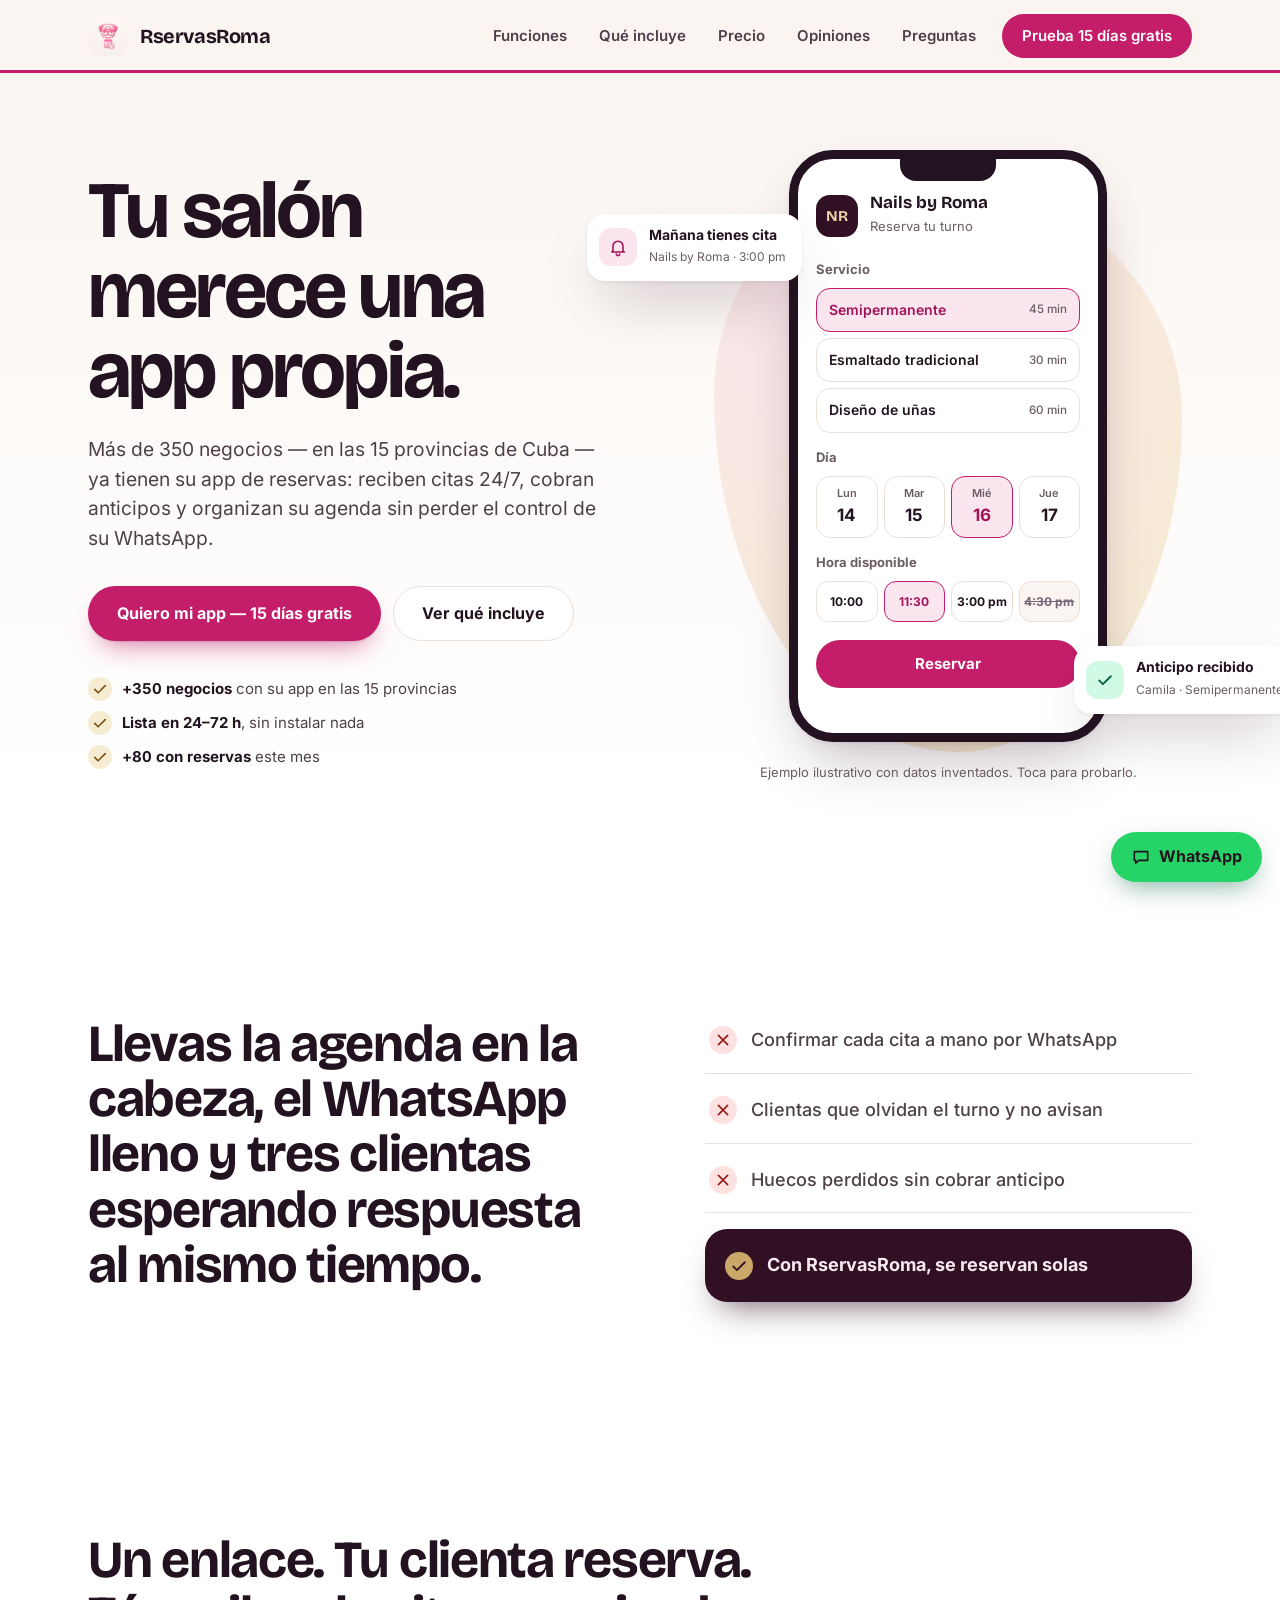
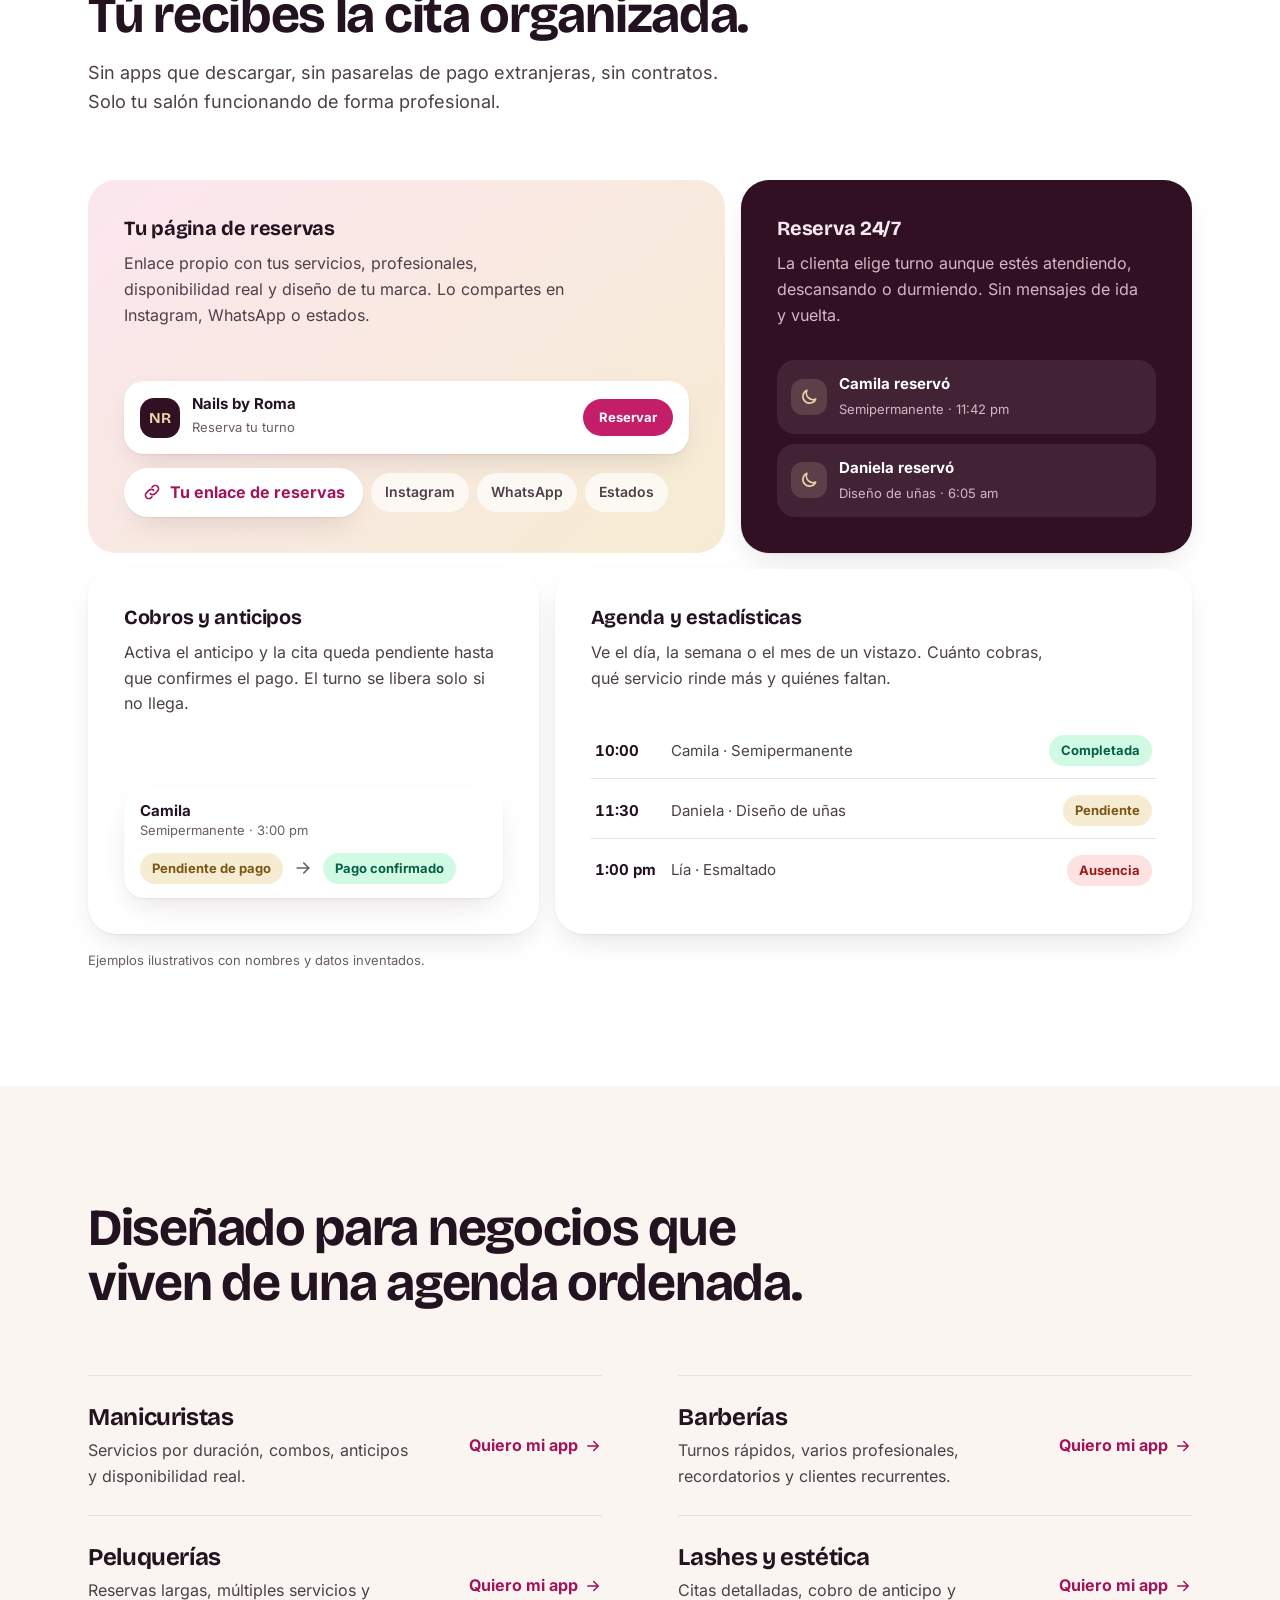
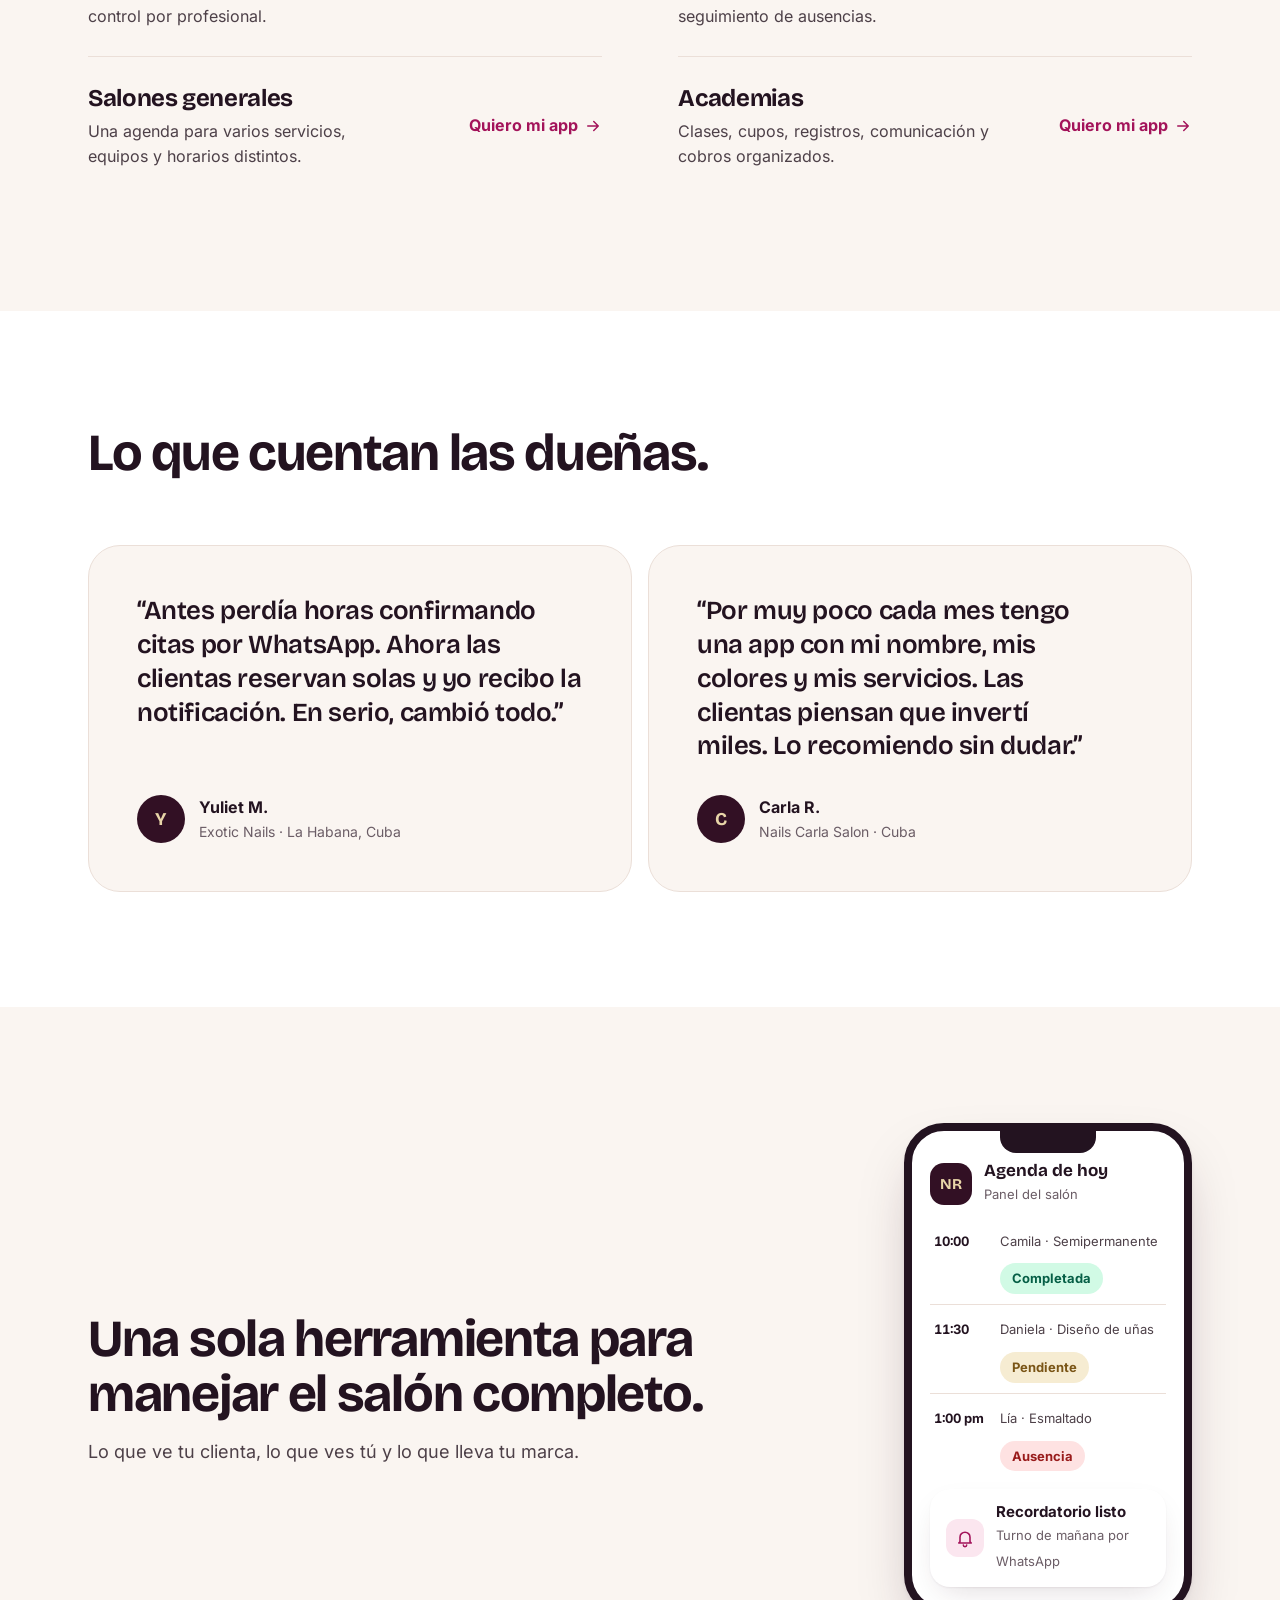
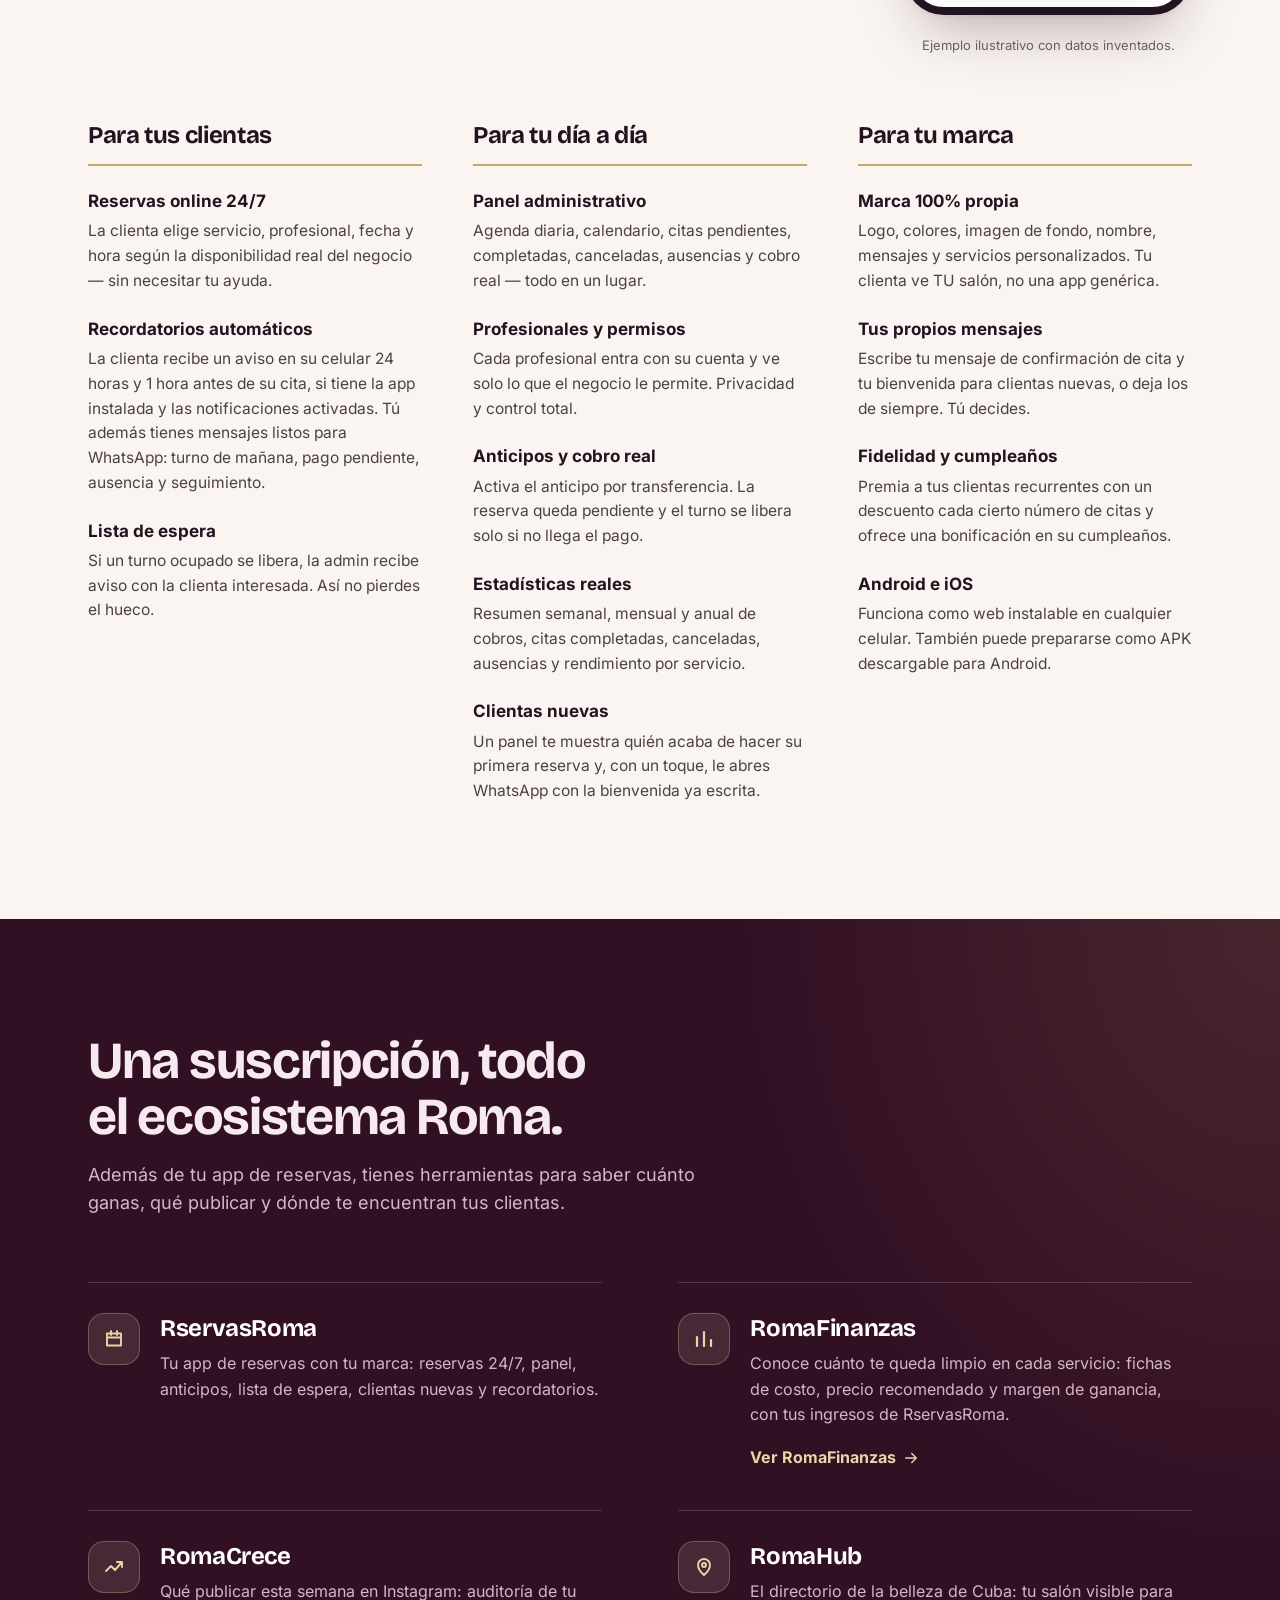
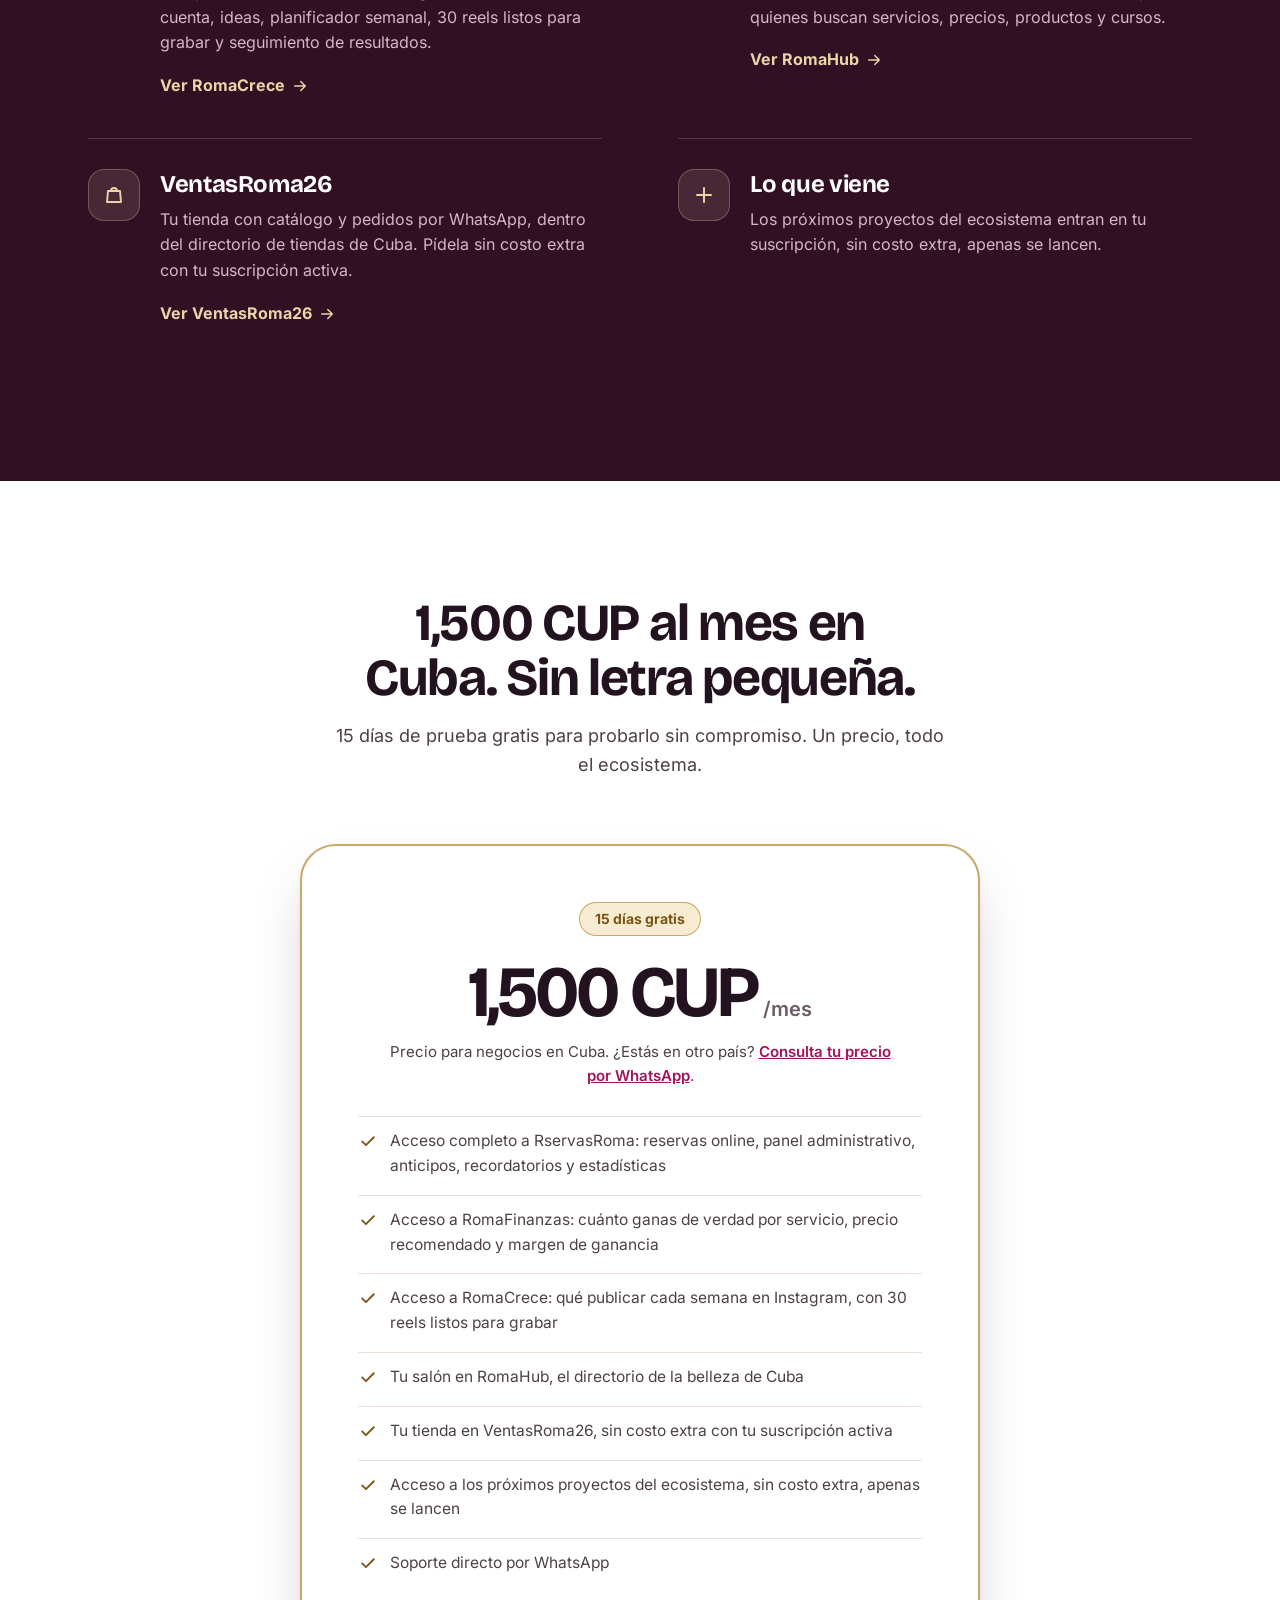
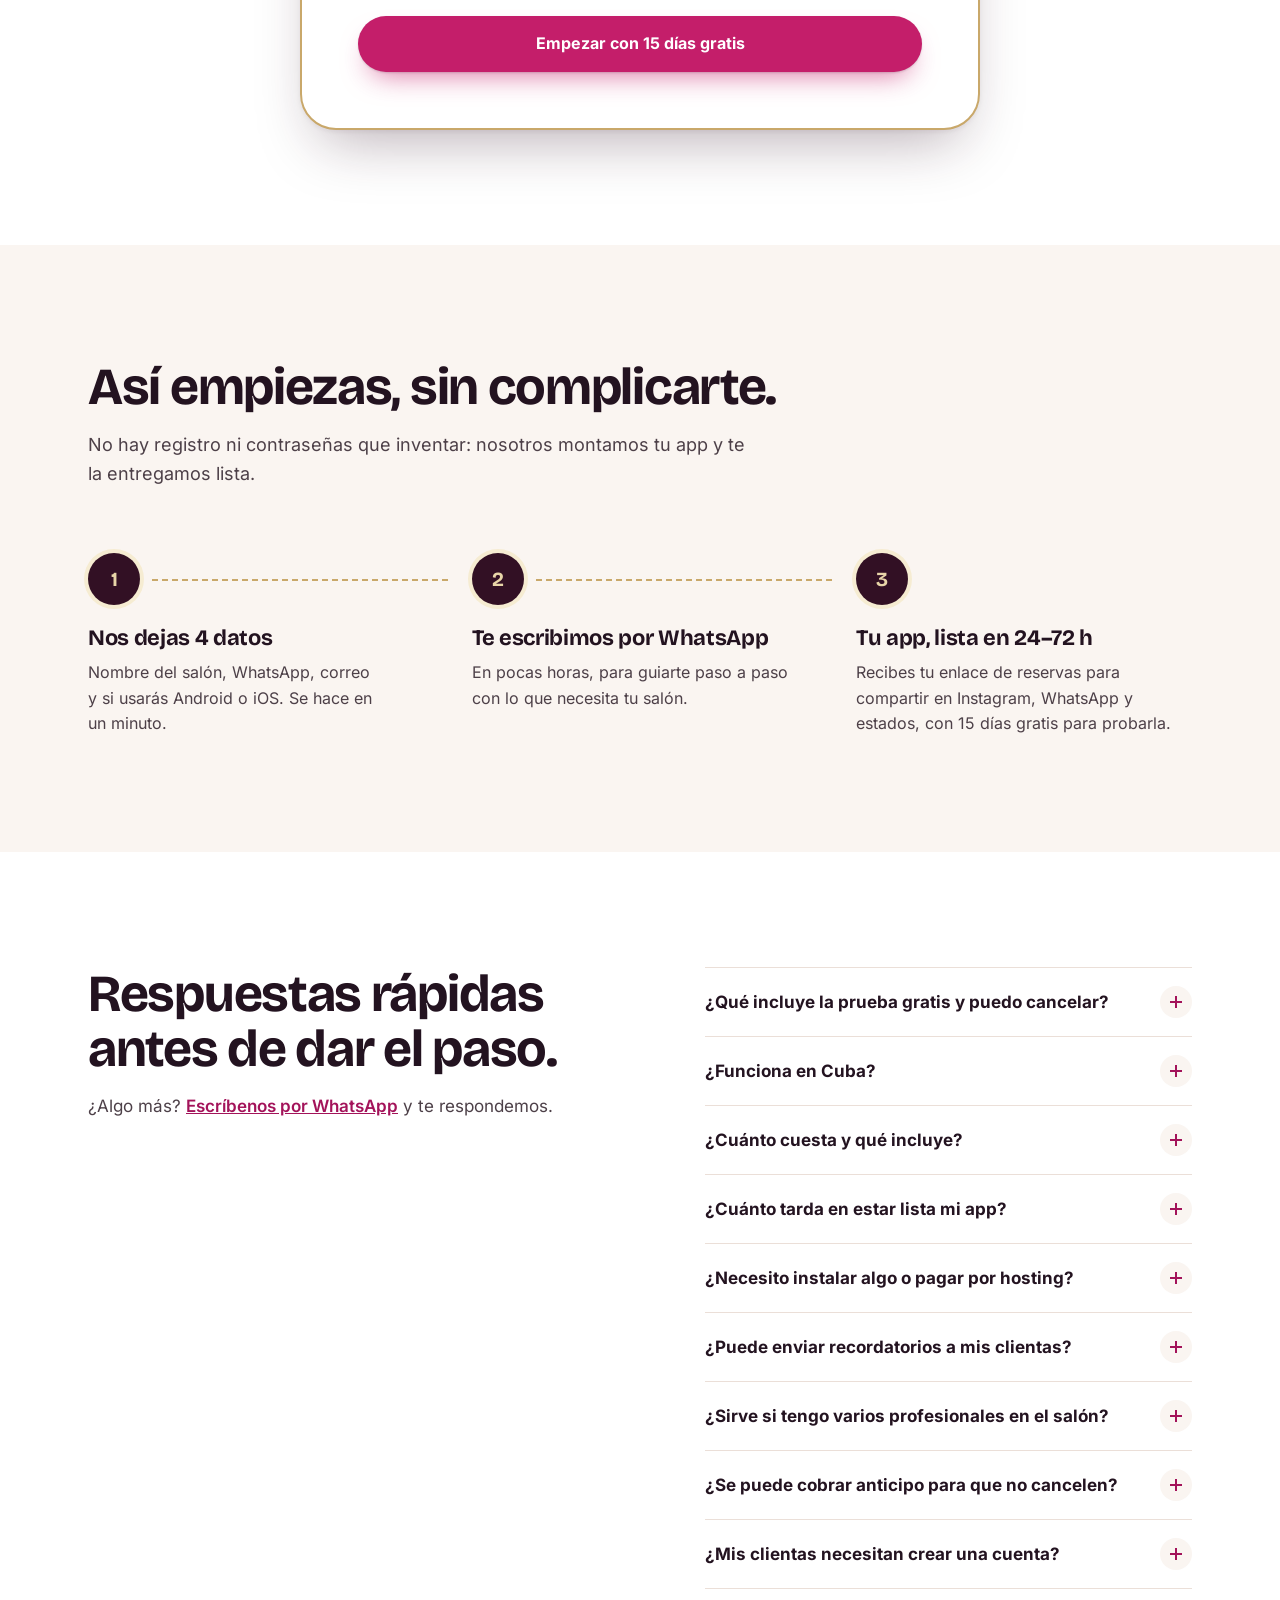
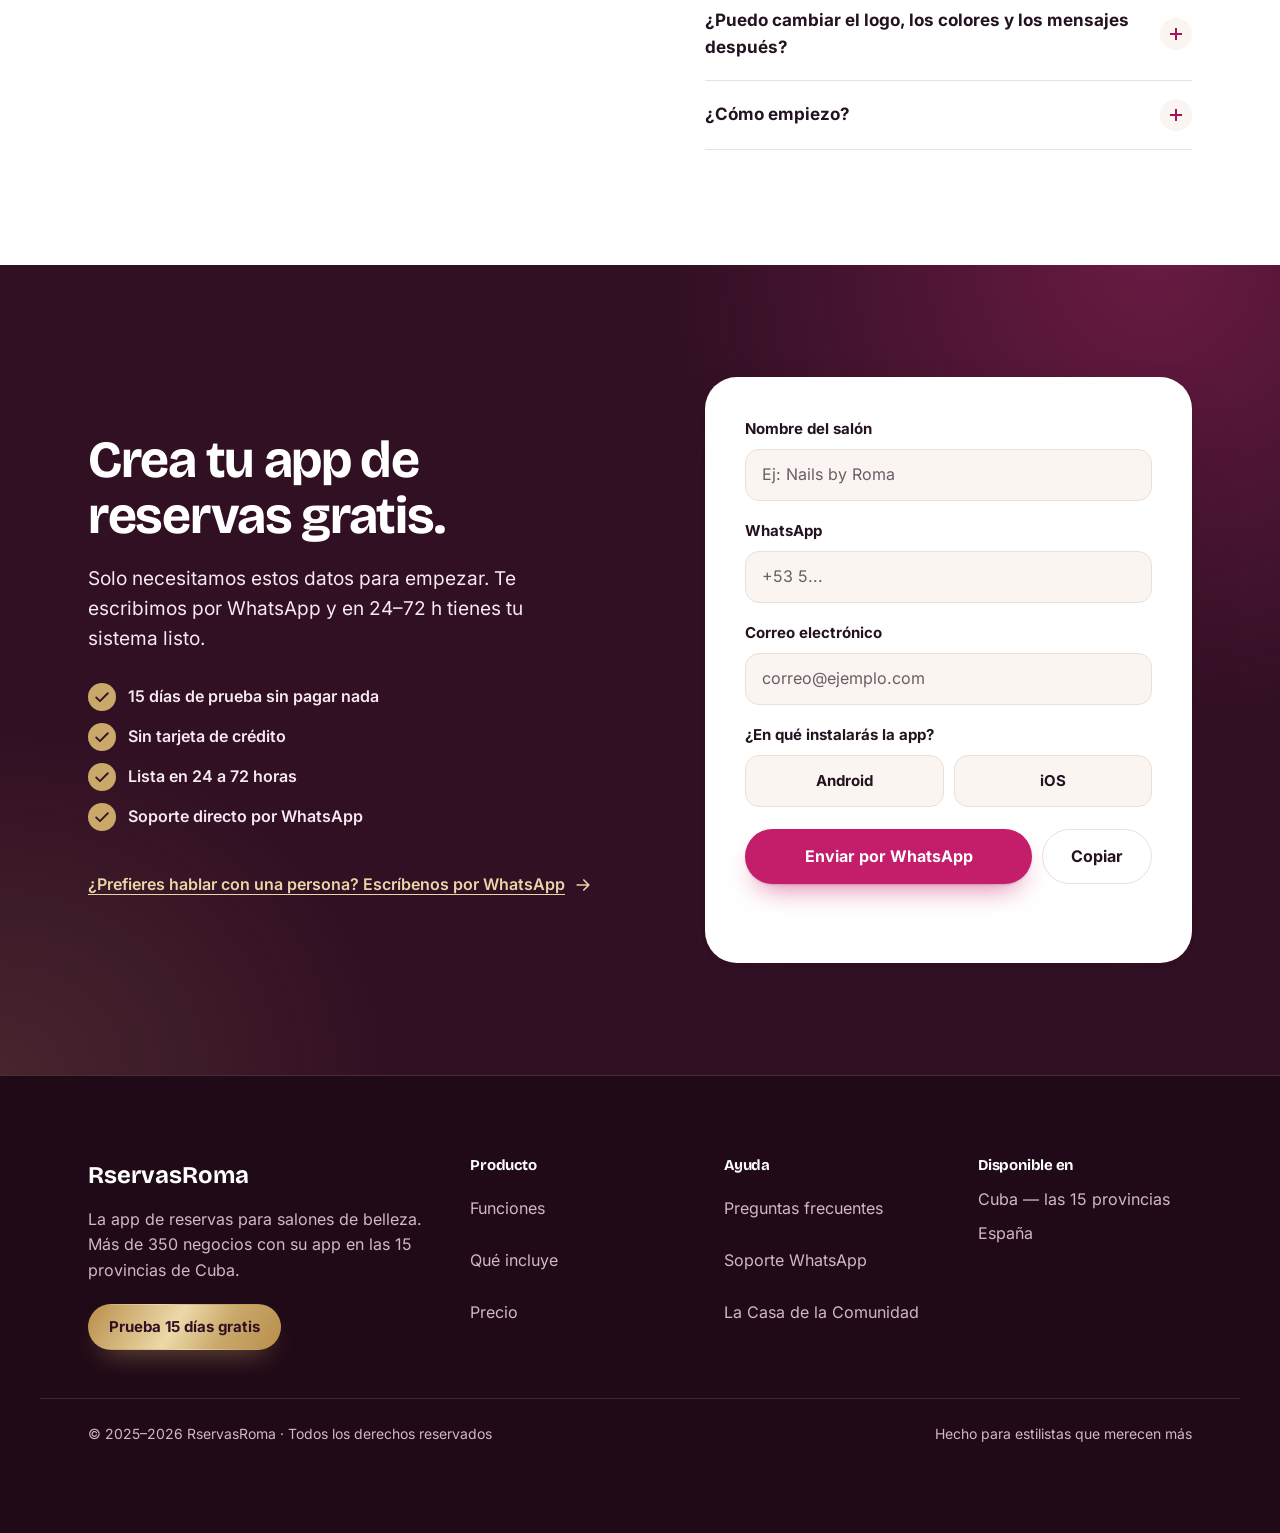
==== commit 712752c6: "Landing: animaciones al scroll y paleta ciruela, dorado y marfil Animaciones tomadas de aliciasnails" ====
--- a/index.html
+++ b/index.html
@@ -17,7 +17,7 @@
   <meta name="twitter:title" content="RservasRoma — App de reservas para tu salón">
   <meta name="twitter:description" content="Más de 350 negocios en las 15 provincias de Cuba tienen su app de reservas con RservasRoma: reservas online, anticipos, recordatorios y estadísticas. Incluye RomaFinanzas y RomaCrece. 15 días de prueba gratis.">
   <meta name="twitter:image" content="https://tusalon.github.io/HouseofRservasRoma/icons/icon-512x512.png">
-  <meta name="theme-color" content="#ffffff">
+  <meta name="theme-color" content="#faf5f1">
   <meta name="mobile-web-app-capable" content="yes">
   <meta name="apple-mobile-web-app-capable" content="yes">
   <meta name="apple-mobile-web-app-title" content="RservasRoma">
@@ -29,6 +29,7 @@
   <link rel="preload" href="assets/fonts/bricolage-latin.woff2" as="font" type="font/woff2" crossorigin>
   <link rel="preload" href="assets/fonts/inter-latin.woff2" as="font" type="font/woff2" crossorigin>
   <link rel="stylesheet" href="styles.css">
+  <script>if (!matchMedia("(prefers-reduced-motion: reduce)").matches && "IntersectionObserver" in window) document.documentElement.classList.add("anim");</script>
 </head>
 <body>
 
@@ -87,9 +88,9 @@
                mes y por suscripcion hay 59 activas, 405 en prueba y 3 suspendidas.
                Para refrescarlas, contar de nuevo y redondear a la baja. -->
           <ul class="hero-points" aria-label="Indicadores clave">
-            <li><svg class="i" aria-hidden="true"><use href="#i-check"/></svg><span><strong>+350 negocios</strong> con su app en las 15 provincias</span></li>
+            <li><svg class="i" aria-hidden="true"><use href="#i-check"/></svg><span><strong>+<span data-count="350">350</span> negocios</strong> con su app en las 15 provincias</span></li>
             <li><svg class="i" aria-hidden="true"><use href="#i-check"/></svg><span><strong>Lista en 24–72 h</strong>, sin instalar nada</span></li>
-            <li><svg class="i" aria-hidden="true"><use href="#i-check"/></svg><span><strong>+80 con reservas</strong> este mes</span></li>
+            <li><svg class="i" aria-hidden="true"><use href="#i-check"/></svg><span><strong>+<span data-count="80">80</span> con reservas</strong> este mes</span></li>
           </ul>
         </div>
 
@@ -451,7 +452,7 @@
     </section>
 
     <!-- CÓMO EMPIEZA -->
-    <section class="section on-brand" id="como-empieza">
+    <section class="section alt" id="como-empieza">
       <div class="wrap">
         <div class="section-head">
           <h2>Así empiezas, sin complicarte.</h2>
--- a/styles.css
+++ b/styles.css
@@ -29,19 +29,26 @@
      blanco), --brand-cta es la superficie con texto blanco (4.87:1) y --brand-ink es el rosa como
      texto sobre claro (5.89:1). */
   --brand: #e83387;
-  --brand-cta: #d4227a;
-  --brand-ink: #c0166a;
-  --brand-tint: #ffe4f1;
-  --ink: #1b1020;
-  --ink-soft: #4b3f52;
-  --muted: #6a5d71;
-  --line: #efdfe7;
+  --brand-cta: #c41e6a;
+  --brand-ink: #a3135a;
+  --brand-tint: #fbe6ef;
+  /* Dorado champagne: el acento calido de aliciasnailstudio.com (#C9A86A) sobre ciruela. --gold-ink es
+     el dorado como texto sobre claro (>=4.5:1). El rosa queda para actuar: botones y enlaces. */
+  --gold: #c9a86a;
+  --gold-soft: #e8d5a8;
+  --gold-bg: #f6ecd2;
+  --gold-ink: #7a5516;
+  --gold-grad: linear-gradient(120deg, #b98f4c 0%, #ecd9a8 45%, #c9a86a 70%, #b98f4c 100%);
+  --ink: #231320;
+  --ink-soft: #4d4048;
+  --muted: #6b5d66;
+  --line: #ebdfd8;
   --paper: #ffffff;
-  --wash: #fff6fa;
-  --plum: #2a0c1f;
-  --plum-deep: #1d0716;
-  --on-plum: #f8ebf2;
-  --on-plum-muted: #d6b8c8;
+  --wash: #faf5f1;
+  --plum: #321024;
+  --plum-deep: #200a17;
+  --on-plum: #f6e9f0;
+  --on-plum-muted: #d3b7c6;
   --ok-bg: #d1fae5;
   --ok-ink: #065f46;
   --miss-bg: #fee2e2;
@@ -50,8 +57,8 @@
   --display: 'Bricolage Grotesque', 'Inter', ui-sans-serif, system-ui, sans-serif;
   --body: 'Inter', ui-sans-serif, system-ui, -apple-system, sans-serif;
   --ease: cubic-bezier(0.22, 1, 0.36, 1);
-  --shadow-soft: 0 1px 2px rgba(42, 12, 31, 0.06), 0 12px 32px -12px rgba(42, 12, 31, 0.18);
-  --shadow-lift: 0 2px 4px rgba(42, 12, 31, 0.06), 0 28px 60px -20px rgba(42, 12, 31, 0.35);
+  --shadow-soft: 0 1px 2px rgba(50, 16, 36, 0.06), 0 12px 32px -12px rgba(50, 16, 36, 0.18);
+  --shadow-lift: 0 2px 4px rgba(50, 16, 36, 0.06), 0 28px 60px -20px rgba(50, 16, 36, 0.35);
   --gutter: clamp(20px, 5vw, 48px);
 }
 
@@ -94,12 +101,12 @@
   font-weight: 700; font-size: 1rem; text-decoration: none; cursor: pointer;
   transition: transform 0.25s var(--ease), box-shadow 0.25s var(--ease), background-color 0.2s, border-color 0.2s;
 }
-.button.primary { background: var(--brand-cta); color: #fff; box-shadow: 0 1px 2px rgba(42, 12, 31, 0.15), 0 14px 28px -12px rgba(212, 34, 122, 0.65); }
-.button.primary:hover { background: var(--brand-ink); transform: translateY(-2px); box-shadow: 0 2px 4px rgba(42, 12, 31, 0.18), 0 18px 32px -12px rgba(212, 34, 122, 0.7); }
+.button.primary { background: var(--brand-cta); color: #fff; box-shadow: 0 1px 2px rgba(50, 16, 36, 0.15), 0 14px 28px -12px rgba(196, 30, 106, 0.65); }
+.button.primary:hover { background: var(--brand-ink); transform: translateY(-2px); box-shadow: 0 2px 4px rgba(50, 16, 36, 0.18), 0 18px 32px -12px rgba(196, 30, 106, 0.7); }
 .button.primary:active { transform: translateY(0); }
 .button.ghost { background: var(--paper); color: var(--ink); border-color: var(--line); }
 .button.ghost:hover { border-color: var(--brand-cta); color: var(--brand-ink); }
-.button.light { background: #fff; color: var(--brand-ink); }
+.button.light { background: var(--gold-grad); color: var(--plum); box-shadow: 0 14px 28px -14px rgba(201, 168, 106, 0.6); }
 .button.light:hover { transform: translateY(-2px); }
 .button.small { min-height: 44px; padding: 10px 20px; font-size: 0.9375rem; }
 .button.block { width: 100%; }
@@ -111,7 +118,7 @@
 .text-link:hover { text-decoration: underline; text-underline-offset: 4px; }
 
 /* ── Cabecera ── */
-.site-header { position: sticky; top: 0; z-index: 50; background: rgba(255, 255, 255, 0.96); border-bottom: 1px solid var(--line); }
+.site-header { position: sticky; top: 0; z-index: 50; background: rgba(250, 245, 241, 0.94); backdrop-filter: saturate(1.4) blur(10px); border-bottom: 1px solid var(--line); }
 .nav { max-width: 1200px; margin-inline: auto; padding: 12px var(--gutter); display: flex; align-items: center; justify-content: space-between; gap: 16px; min-height: 72px; }
 .brand { display: flex; align-items: center; gap: 12px; text-decoration: none; }
 .brand img { border-radius: 12px; }
@@ -124,17 +131,17 @@
 .nav-toggle { display: none; min-height: 44px; padding: 10px 18px; border: 1.5px solid var(--line); border-radius: 999px; background: #fff; font-weight: 700; cursor: pointer; }
 
 /* ── Hero ── */
-.hero { padding-block: clamp(40px, 6vw, 88px) clamp(56px, 8vw, 112px); }
+.hero { padding-block: clamp(40px, 6vw, 88px) clamp(56px, 8vw, 112px); background: linear-gradient(180deg, var(--wash), var(--paper) 88%); }
 .hero-grid { display: grid; grid-template-columns: minmax(0, 1.05fr) minmax(0, 0.95fr); gap: clamp(40px, 6vw, 88px); align-items: center; }
 .hero-copy h1 { margin-bottom: 24px; }
 .hero-actions { display: flex; flex-wrap: wrap; gap: 12px; margin-top: 32px; }
 .hero-points { display: grid; gap: 10px; margin-top: 36px; color: var(--ink-soft); font-size: 0.9375rem; }
 .hero-points li { display: flex; align-items: center; gap: 10px; }
-.hero-points .i { color: var(--brand-ink); background: var(--brand-tint); border-radius: 50%; padding: 3px; width: 24px; height: 24px; }
+.hero-points .i { color: var(--gold-ink); background: var(--gold-bg); border-radius: 50%; padding: 3px; width: 24px; height: 24px; }
 .hero-points strong { color: var(--ink); }
 
 .hero-visual { position: relative; isolation: isolate; display: grid; justify-items: center; padding-bottom: 8px; }
-.stage { position: absolute; z-index: -1; inset: 4% 2% 6%; background: var(--brand-tint); border-radius: 44% 56% 48% 52% / 38% 42% 58% 62%; }
+.stage { position: absolute; z-index: -1; inset: 4% 2% 6%; background: radial-gradient(circle at 30% 25%, var(--brand-tint), var(--gold-bg) 85%); border-radius: 44% 56% 48% 52% / 38% 42% 58% 62%; }
 .phone {
   position: relative; width: min(100%, 318px);
   background: var(--paper); border: 9px solid var(--ink); border-radius: 44px;
@@ -144,7 +151,7 @@
 .phone-notch { position: absolute; top: 0; left: 50%; translate: -50% 0; width: 96px; height: 22px; background: var(--ink); border-radius: 0 0 16px 16px; z-index: 2; }
 .app { padding: 34px 18px 20px; display: grid; gap: 8px; }
 .app-head { display: flex; align-items: center; gap: 12px; margin-bottom: 6px; }
-.app-logo { width: 42px; height: 42px; border-radius: 14px; display: grid; place-items: center; background: var(--brand-cta); color: #fff; font-family: var(--display); font-weight: 700; font-size: 0.9375rem; }
+.app-logo { width: 42px; height: 42px; border-radius: 14px; display: grid; place-items: center; background: var(--plum); color: var(--gold-soft); font-family: var(--display); font-weight: 700; font-size: 0.9375rem; }
 .app-head strong { display: block; font-family: var(--display); font-size: 1.0625rem; line-height: 1.2; }
 .app-head small { color: var(--muted); font-size: 0.8125rem; }
 .app-label { font-size: 0.8125rem; font-weight: 700; color: var(--muted); margin-top: 6px; }
@@ -180,12 +187,58 @@
 .demo-note { margin-top: 20px; font-size: 0.8125rem; color: var(--muted); text-align: center; position: relative; }
 
 @media (prefers-reduced-motion: no-preference) {
-  .float-reminder { animation: float-in 0.9s var(--ease) 0.5s backwards; }
-  .float-paid { animation: float-in 0.9s var(--ease) 0.85s backwards; }
+  .float-reminder { animation: float-in 0.9s var(--ease) 0.5s backwards, bob 6s ease-in-out 1.6s infinite; }
+  .float-paid { animation: float-in 0.9s var(--ease) 0.85s backwards, bob 7s ease-in-out 2s infinite reverse; }
   .phone { animation: phone-in 0.9s var(--ease) backwards; }
+  .stage { animation: morph 14s ease-in-out infinite alternate; }
+  .hero-copy > * { animation: float-in 1s var(--ease) backwards; }
+  .hero-copy > :nth-child(2) { animation-delay: 0.12s; }
+  .hero-copy > :nth-child(3) { animation-delay: 0.24s; }
+  .hero-copy > :nth-child(4) { animation-delay: 0.36s; }
+  .badge { animation: pulse 3.2s var(--ease) infinite; }
+  .floating-whatsapp::after { content: ""; position: absolute; inset: 0; border-radius: inherit; animation: ring 2.4s var(--ease) 2s infinite; }
 }
 @keyframes float-in { from { opacity: 0; translate: 0 18px; } }
 @keyframes phone-in { from { opacity: 0; translate: 0 28px; } }
+@keyframes bob { 50% { translate: 0 -8px; } }
+@keyframes morph { 50% { border-radius: 56% 44% 52% 48% / 46% 54% 46% 54%; } }
+@keyframes pulse { 0%, 70%, 100% { scale: 1; } 80% { scale: 1.08; } 90% { scale: 0.98; } }
+@keyframes ring { from { box-shadow: 0 0 0 0 rgba(37, 211, 102, 0.6); } 70%, to { box-shadow: 0 0 0 14px rgba(37, 211, 102, 0); } }
+@keyframes pop { from { opacity: 0; scale: 0.6; } }
+@keyframes draw { from { scale: 0 1; } }
+
+/* ── Movimiento al hacer scroll (patron de aliciasnailstudio.com, en rosa propio) ──
+   <html class="anim"> solo lo pone la cabecera si la visitante NO pidio menos movimiento;
+   sin esa clase todo queda visible. app.js marca los bloques con .reveal y les da .is-in al entrar. */
+.site-header { transition: box-shadow 0.3s var(--ease); }
+.site-header.is-scrolled { box-shadow: 0 14px 32px -22px rgba(50, 16, 36, 0.45); }
+.button.primary { position: relative; overflow: hidden; isolation: isolate; }
+.button.primary::after { content: ""; position: absolute; inset: 0; z-index: -1; background: linear-gradient(105deg, transparent 35%, rgba(255, 255, 255, 0.38) 50%, transparent 65%); translate: -120% 0; transition: translate 0.7s var(--ease); }
+.button.primary:hover::after { translate: 120% 0; }
+.tile, .quotes figure { transition: transform 0.35s var(--ease), box-shadow 0.35s var(--ease); }
+.tile:hover, .quotes figure:hover { transform: translateY(-4px); box-shadow: var(--shadow-lift); }
+.mono { transition: transform 0.35s var(--ease), background-color 0.2s; }
+.eco-list li:hover .mono { transform: rotate(-8deg) scale(1.08); background: rgba(255, 255, 255, 0.18); }
+.rubros li { transition: padding-left 0.3s var(--ease); }
+.rubros li:hover { padding-left: 10px; }
+.rubros li:hover h3 { color: var(--brand-ink); }
+
+.anim .reveal:not(.is-in) { opacity: 0; translate: 0 18px; }
+.anim .reveal.is-in { animation: float-in 0.9s var(--ease) calc(var(--i, 0) * 90ms) backwards; }
+.anim .steps li.is-in:not(:last-child)::before { transform-origin: left; animation: draw 0.9s var(--ease) 0.4s backwards; }
+.anim .steps li.is-in .step-n { animation: pop 0.6s var(--ease) calc(var(--i, 0) * 90ms + 0.2s) backwards; }
+.anim .t-night.is-in .feed li { animation: float-in 0.7s var(--ease) 0.4s backwards; }
+.anim .t-night.is-in .feed li + li { animation-delay: 0.7s; }
+.anim .t-pay.is-in .status.is-done { animation: pop 0.6s var(--ease) 1.1s backwards; }
+.anim .t-agenda.is-in .agenda li { animation: float-in 0.6s var(--ease) calc(0.35s + var(--k, 0) * 0.15s) backwards; }
+[data-count] { font-variant-numeric: tabular-nums; }
+
+/* Barra de avance de lectura: solo donde el navegador sabe ligar animacion al scroll */
+@supports (animation-timeline: scroll()) {
+  @media (prefers-reduced-motion: no-preference) {
+    .site-header::after { content: ""; position: absolute; left: 0; right: 0; bottom: -1px; height: 3px; background: var(--brand-cta); transform-origin: left; animation: draw linear both; animation-timeline: scroll(root); }
+  }
+}
 
 /* ── Secciones ── */
 .section { padding-block: clamp(64px, 9vw, 120px); }
@@ -201,14 +254,14 @@
 .before-after { display: grid; gap: 4px; }
 .before-after li { display: flex; align-items: center; gap: 14px; padding: 18px 4px; border-bottom: 1px solid var(--line); font-size: 1.125rem; font-weight: 500; color: var(--ink-soft); }
 .before-after .i { padding: 4px; width: 28px; height: 28px; border-radius: 50%; background: var(--miss-bg); color: var(--miss-ink); }
-.before-after .is-yes { border-bottom: 0; padding: 22px 20px; margin-top: 12px; background: var(--brand-cta); color: #fff; border-radius: 22px; font-weight: 700; box-shadow: 0 18px 34px -16px rgba(212, 34, 122, 0.7); }
-.before-after .is-yes .i { background: rgba(255, 255, 255, 0.22); color: #fff; }
+.before-after .is-yes { border-bottom: 0; padding: 22px 20px; margin-top: 12px; background: var(--plum); color: var(--on-plum); border-radius: 22px; font-weight: 700; box-shadow: 0 18px 34px -16px rgba(50, 16, 36, 0.7); }
+.before-after .is-yes .i { background: var(--gold); color: var(--plum); }
 
 /* Bento */
 .bento { display: grid; grid-template-columns: repeat(12, minmax(0, 1fr)); gap: 16px; }
 .tile { display: flex; flex-direction: column; gap: 10px; padding: clamp(24px, 3vw, 36px); border-radius: 28px; background: var(--paper); box-shadow: var(--shadow-soft); }
 .tile p { color: var(--ink-soft); max-width: 46ch; }
-.t-link { grid-column: span 7; background: var(--brand-tint); box-shadow: none; }
+.t-link { grid-column: span 7; background: linear-gradient(140deg, var(--brand-tint), var(--gold-bg)); box-shadow: none; }
 .t-night { grid-column: span 5; background: var(--plum); color: var(--on-plum); }
 .t-night p { color: var(--on-plum-muted); }
 .t-pay { grid-column: span 5; }
@@ -227,13 +280,13 @@
 .chip { padding: 8px 14px; border-radius: 999px; background: rgba(255, 255, 255, 0.7); font-size: 0.875rem; font-weight: 600; color: var(--ink-soft); }
 .feed { display: grid; gap: 10px; }
 .feed li { display: flex; align-items: center; gap: 12px; padding: 12px 14px; border-radius: 18px; background: rgba(255, 255, 255, 0.08); }
-.feed .dot { width: 36px; height: 36px; border-radius: 12px; display: grid; place-items: center; background: rgba(255, 255, 255, 0.14); color: #ffc2de; flex: none; }
+.feed .dot { width: 36px; height: 36px; border-radius: 12px; display: grid; place-items: center; background: rgba(232, 213, 168, 0.16); color: var(--gold-soft); flex: none; }
 .feed strong { display: block; font-size: 0.9375rem; color: #fff; }
 .feed small { color: var(--on-plum-muted); font-size: 0.8125rem; }
 .flow { display: flex; flex-wrap: wrap; align-items: center; gap: 10px; }
 .flow .i { color: var(--muted); }
 .status { display: inline-block; padding: 5px 12px; border-radius: 999px; font-size: 0.8125rem; font-weight: 700; white-space: nowrap; }
-.status.is-pending { background: var(--brand-tint); color: var(--brand-ink); }
+.status.is-pending { background: var(--gold-bg); color: var(--gold-ink); }
 .status.is-done { background: var(--ok-bg); color: var(--ok-ink); }
 .status.is-miss { background: var(--miss-bg); color: var(--miss-ink); }
 .agenda { display: grid; gap: 4px; }
@@ -255,7 +308,7 @@
 .quotes blockquote { font-family: var(--display); font-size: clamp(1.25rem, 2.2vw, 1.625rem); line-height: 1.3; font-weight: 600; letter-spacing: -0.015em; text-wrap: balance; }
 .quotes figcaption { display: flex; align-items: center; gap: 14px; font-size: 0.875rem; color: var(--muted); }
 .quotes figcaption strong { display: block; color: var(--ink); font-size: 1rem; }
-.avatar { width: 48px; height: 48px; border-radius: 50%; display: grid; place-items: center; background: var(--brand-cta); color: #fff; font-family: var(--display); font-weight: 700; font-size: 1.125rem; flex: none; }
+.avatar { width: 48px; height: 48px; border-radius: 50%; display: grid; place-items: center; background: var(--plum); color: var(--gold-soft); font-family: var(--display); font-weight: 700; font-size: 1.125rem; flex: none; }
 
 /* Funciones */
 .feat-head { display: grid; grid-template-columns: minmax(0, 1fr) auto; gap: clamp(32px, 6vw, 88px); align-items: center; margin-bottom: clamp(36px, 5vw, 64px); }
@@ -266,24 +319,24 @@
 .phone-sm .agenda li { grid-template-columns: 54px minmax(0, 1fr); padding-block: 10px; font-size: 0.8125rem; }
 .phone-sm .agenda .status { grid-column: 2; justify-self: start; }
 .features { display: grid; grid-template-columns: repeat(3, minmax(0, 1fr)); gap: clamp(28px, 4vw, 56px); }
-.feature-col h3 { padding-bottom: 14px; margin-bottom: 8px; border-bottom: 2px solid var(--brand); font-size: 1.5rem; }
+.feature-col h3 { padding-bottom: 14px; margin-bottom: 8px; border-bottom: 2px solid var(--gold); font-size: 1.5rem; }
 .feature-col dt { margin-top: 22px; font-weight: 700; font-size: 1.0625rem; }
 .feature-col dd { margin-top: 4px; color: var(--ink-soft); font-size: 0.9688rem; line-height: 1.6; }
 
 /* Ecosistema */
-.ecosystem { background: var(--plum); color: var(--on-plum); }
+.ecosystem { background: radial-gradient(70% 90% at 100% 0%, rgba(201, 168, 106, 0.14), transparent 60%), var(--plum); color: var(--on-plum); }
 .ecosystem .section-head p { color: var(--on-plum-muted); }
 .eco-list { display: grid; grid-template-columns: repeat(2, minmax(0, 1fr)); column-gap: clamp(32px, 6vw, 80px); }
 .eco-list li { display: flex; gap: 20px; padding-block: 30px; border-top: 1px solid rgba(255, 255, 255, 0.16); }
-.mono { width: 52px; height: 52px; border-radius: 16px; display: grid; place-items: center; flex: none; background: rgba(255, 255, 255, 0.1); color: #ffc2de; }
+.mono { width: 52px; height: 52px; border-radius: 16px; display: grid; place-items: center; flex: none; background: rgba(232, 213, 168, 0.12); color: var(--gold-soft); box-shadow: inset 0 0 0 1px rgba(232, 213, 168, 0.28); }
 .mono .i { width: 24px; height: 24px; }
 .eco-list h3 { font-size: 1.5rem; margin-bottom: 8px; color: #fff; }
 .eco-list p { color: var(--on-plum-muted); max-width: 46ch; }
-.eco-list .text-link { color: #ffc2de; margin-top: 8px; }
+.eco-list .text-link { color: var(--gold-soft); margin-top: 8px; }
 
 /* Precio */
-.price { max-width: 680px; margin-inline: auto; padding: clamp(28px, 5vw, 56px); border-radius: 36px; background: var(--paper); border: 2px solid var(--brand); box-shadow: var(--shadow-lift); text-align: center; }
-.badge { display: inline-block; padding: 6px 16px; border-radius: 999px; background: var(--ok-bg); color: var(--ok-ink); font-weight: 700; font-size: 0.875rem; }
+.price { max-width: 680px; margin-inline: auto; padding: clamp(28px, 5vw, 56px); border-radius: 36px; background: var(--paper); border: 2px solid var(--gold); box-shadow: var(--shadow-lift); text-align: center; }
+.badge { display: inline-block; padding: 6px 16px; border-radius: 999px; background: var(--gold-bg); color: var(--gold-ink); box-shadow: inset 0 0 0 1px var(--gold); font-weight: 700; font-size: 0.875rem; }
 .price-amount { margin-top: 20px; display: flex; align-items: baseline; justify-content: center; gap: 6px; }
 .price-amount strong { font-family: var(--display); font-size: clamp(3rem, 8vw, 4.5rem); line-height: 1; letter-spacing: -0.04em; }
 .price-amount span { font-size: 1.25rem; color: var(--muted); font-weight: 600; }
@@ -291,17 +344,13 @@
 .price-note a { color: var(--brand-ink); font-weight: 600; }
 .price-list { margin: 28px 0; display: grid; gap: 4px; text-align: left; }
 .price-list li { display: flex; gap: 12px; padding: 12px 0; border-top: 1px solid var(--line); color: var(--ink-soft); font-size: 0.9688rem; }
-.price-list .i { margin-top: 2px; color: var(--brand-ink); }
+.price-list .i { margin-top: 2px; color: var(--gold-ink); }
 
 /* Pasos */
-.section.on-brand { background: var(--brand-cta); color: #fff; }
-.on-brand .section-head p, .on-brand .steps p { color: #fff; }
-.on-brand .step-n { background: #fff; color: var(--brand-ink); }
-.on-brand .steps li:not(:last-child)::before { border-top-color: rgba(255, 255, 255, 0.7); }
 .steps { display: grid; grid-template-columns: repeat(3, minmax(0, 1fr)); gap: clamp(20px, 4vw, 48px); }
 .steps li { position: relative; }
-.step-n { display: grid; place-items: center; width: 52px; height: 52px; border-radius: 50%; background: var(--brand-cta); color: #fff; font-family: var(--display); font-weight: 700; font-size: 1.25rem; margin-bottom: 20px; position: relative; z-index: 1; }
-.steps li:not(:last-child)::before { content: ""; position: absolute; left: 64px; right: -24px; top: 26px; height: 0; border-top: 2px dashed var(--brand); }
+.step-n { display: grid; place-items: center; width: 52px; height: 52px; border-radius: 50%; background: var(--plum); color: var(--gold-soft); box-shadow: 0 0 0 4px var(--gold-bg); font-family: var(--display); font-weight: 700; font-size: 1.25rem; margin-bottom: 20px; position: relative; z-index: 1; }
+.steps li:not(:last-child)::before { content: ""; position: absolute; left: 64px; right: -24px; top: 26px; height: 0; border-top: 2px dashed var(--gold); }
 .steps h3 { margin-bottom: 8px; font-size: 1.375rem; }
 .steps p { color: var(--ink-soft); max-width: 36ch; }
 
@@ -320,14 +369,15 @@
 .faq-list details p { padding: 0 52px 22px 0; color: var(--ink-soft); line-height: 1.65; }
 
 /* Formulario */
-.signup { background: var(--brand-cta); color: #fff; padding-block: clamp(64px, 9vw, 112px); }
+.signup { background: radial-gradient(60% 90% at 90% 0%, rgba(232, 51, 135, 0.30), transparent 62%), radial-gradient(50% 70% at 0% 100%, rgba(201, 168, 106, 0.14), transparent 60%), var(--plum); color: var(--on-plum); padding-block: clamp(64px, 9vw, 112px); }
 .signup-grid { display: grid; grid-template-columns: minmax(0, 1fr) minmax(0, 0.9fr); gap: clamp(32px, 6vw, 88px); align-items: center; }
 .signup h2 { max-width: 14ch; }
+.signup h2 { color: #fff; }
 .signup-copy > p { margin-top: 20px; font-size: 1.1875rem; max-width: 44ch; }
 .signup-points { display: grid; gap: 12px; margin-top: 28px; font-weight: 600; }
 .signup-points li { display: flex; align-items: center; gap: 12px; }
-.signup-points .i { background: rgba(255, 255, 255, 0.22); border-radius: 50%; padding: 4px; width: 28px; height: 28px; }
-.wa-link { display: inline-flex; align-items: center; gap: 8px; margin-top: 32px; color: #fff; font-weight: 600; text-underline-offset: 4px; min-height: 44px; }
+.signup-points .i { background: var(--gold); color: var(--plum); border-radius: 50%; padding: 4px; width: 28px; height: 28px; }
+.wa-link { display: inline-flex; align-items: center; gap: 8px; margin-top: 32px; color: var(--gold-soft); font-weight: 600; text-underline-offset: 4px; min-height: 44px; }
 .wa-link:hover { text-decoration: underline; }
 .signup-card { padding: clamp(24px, 4vw, 40px); background: var(--paper); color: var(--ink); border-radius: 32px; box-shadow: var(--shadow-lift); }
 .contact-form { display: grid; gap: 18px; }
@@ -357,6 +407,7 @@
 .site-footer { background: var(--plum-deep); color: var(--on-plum-muted); padding-top: clamp(48px, 7vw, 80px); }
 .footer-inner { display: grid; grid-template-columns: 1.6fr 1fr 1fr 1fr; gap: 40px; }
 .footer-brand strong { font-family: var(--display); font-size: 1.5rem; color: #fff; }
+.site-footer { border-top: 1px solid rgba(232, 213, 168, 0.18); }
 .footer-brand p { margin: 12px 0 20px; max-width: 34ch; }
 .footer-col { display: grid; align-content: start; gap: 8px; }
 .footer-col h3 { font-size: 0.9375rem; color: #fff; margin-bottom: 4px; }
@@ -386,7 +437,7 @@
 }
 @media (max-width: 760px) {
   .nav-toggle { display: inline-flex; align-items: center; }
-  .nav-links { display: none; position: absolute; top: 100%; left: 0; right: 0; flex-direction: column; align-items: stretch; gap: 2px; padding: 12px var(--gutter) 20px; background: #fff; border-bottom: 1px solid var(--line); box-shadow: 0 24px 40px -24px rgba(42, 12, 31, 0.3); }
+  .nav-links { display: none; position: absolute; top: 100%; left: 0; right: 0; flex-direction: column; align-items: stretch; gap: 2px; padding: 12px var(--gutter) 20px; background: #fff; border-bottom: 1px solid var(--line); box-shadow: 0 24px 40px -24px rgba(50, 16, 36, 0.3); }
   .nav-links.open { display: flex; }
   .nav-links .nav-cta { margin: 8px 0 0; justify-content: center; }
   .rubros, .eco-list, .quotes, .steps { grid-template-columns: 1fr; }
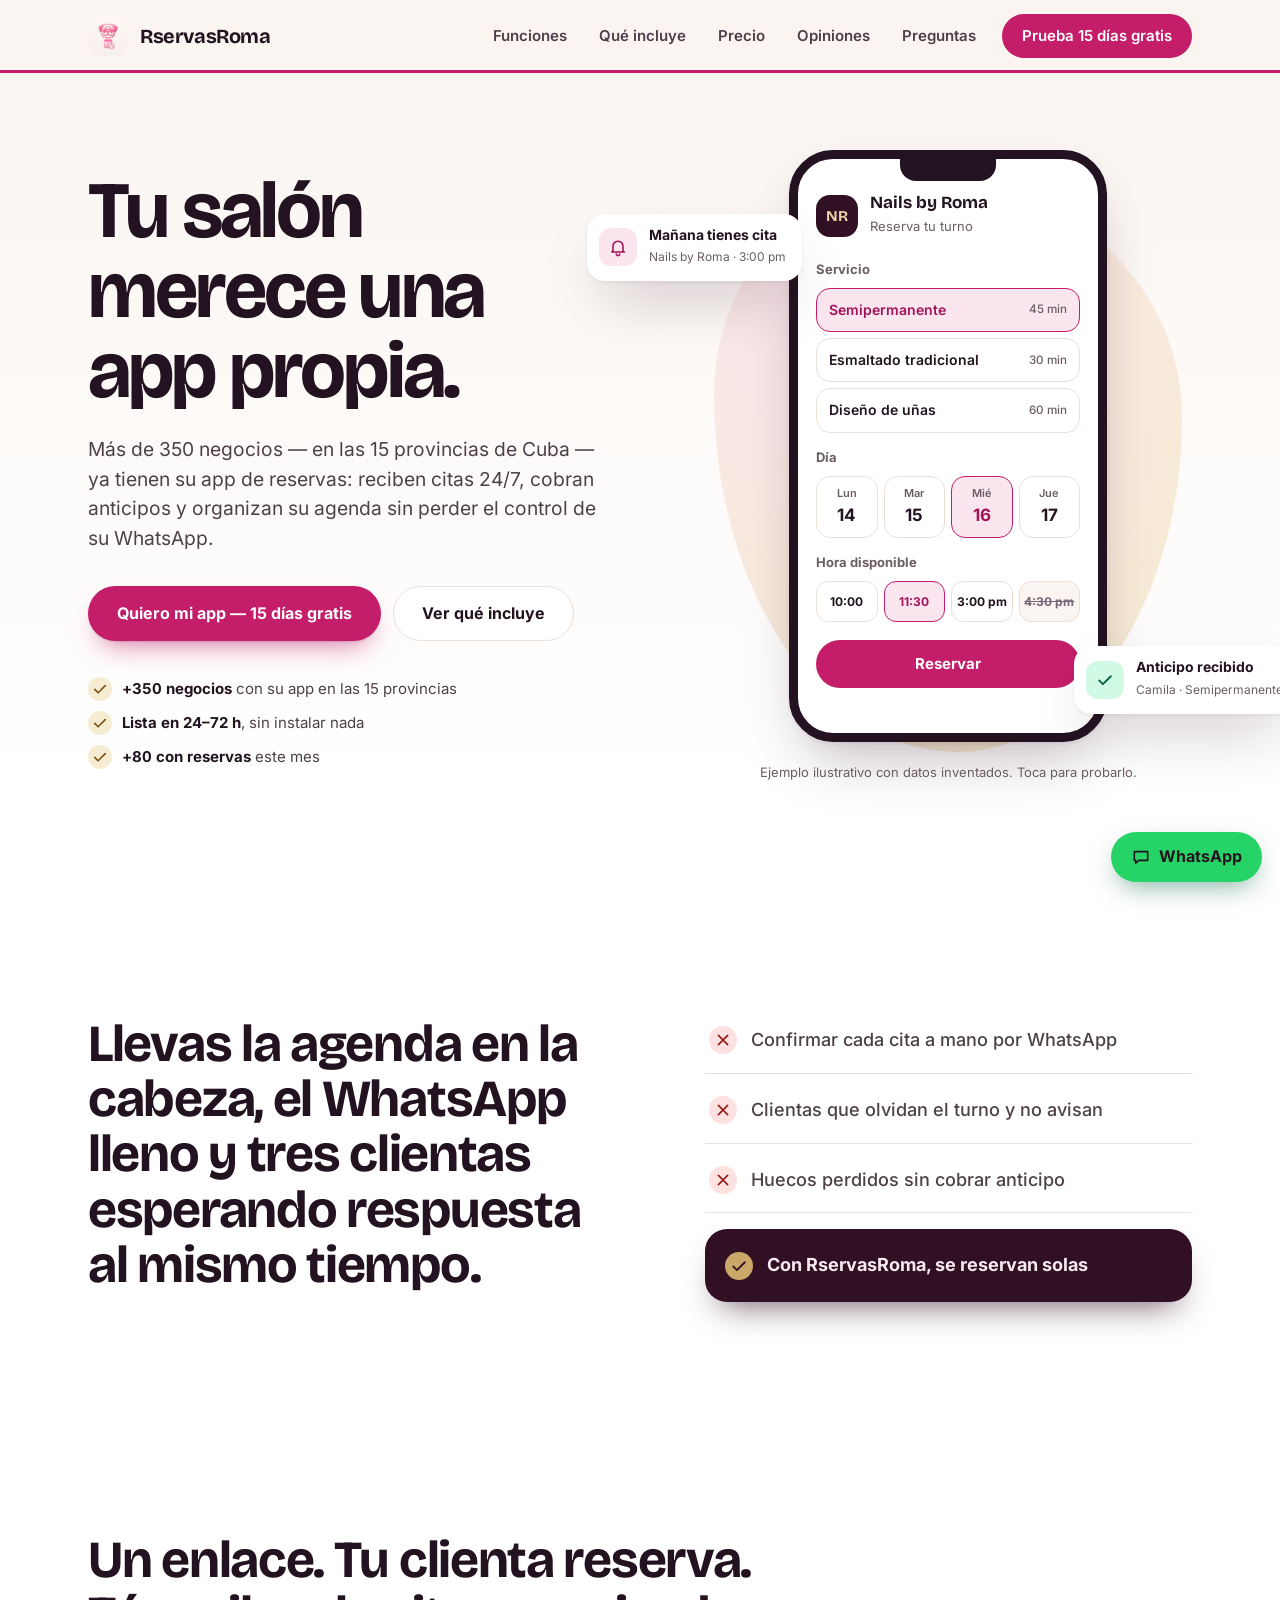
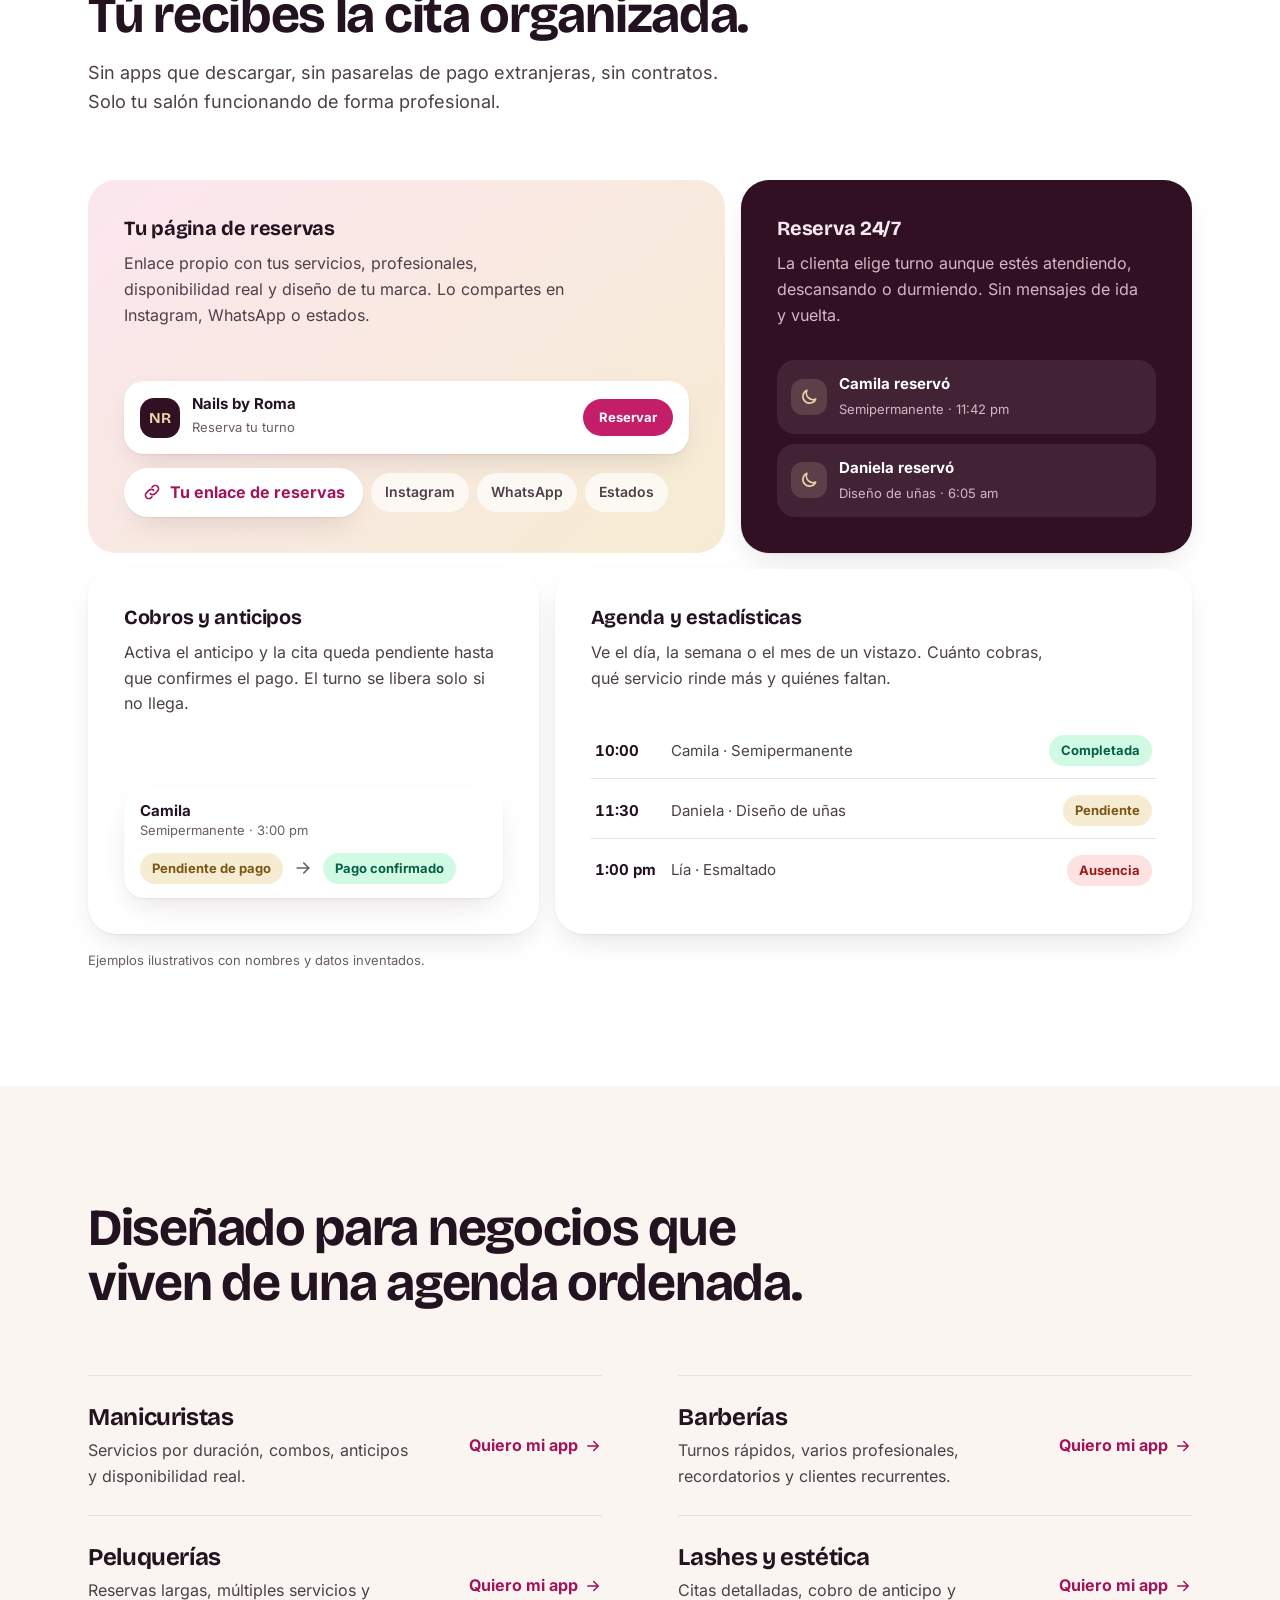
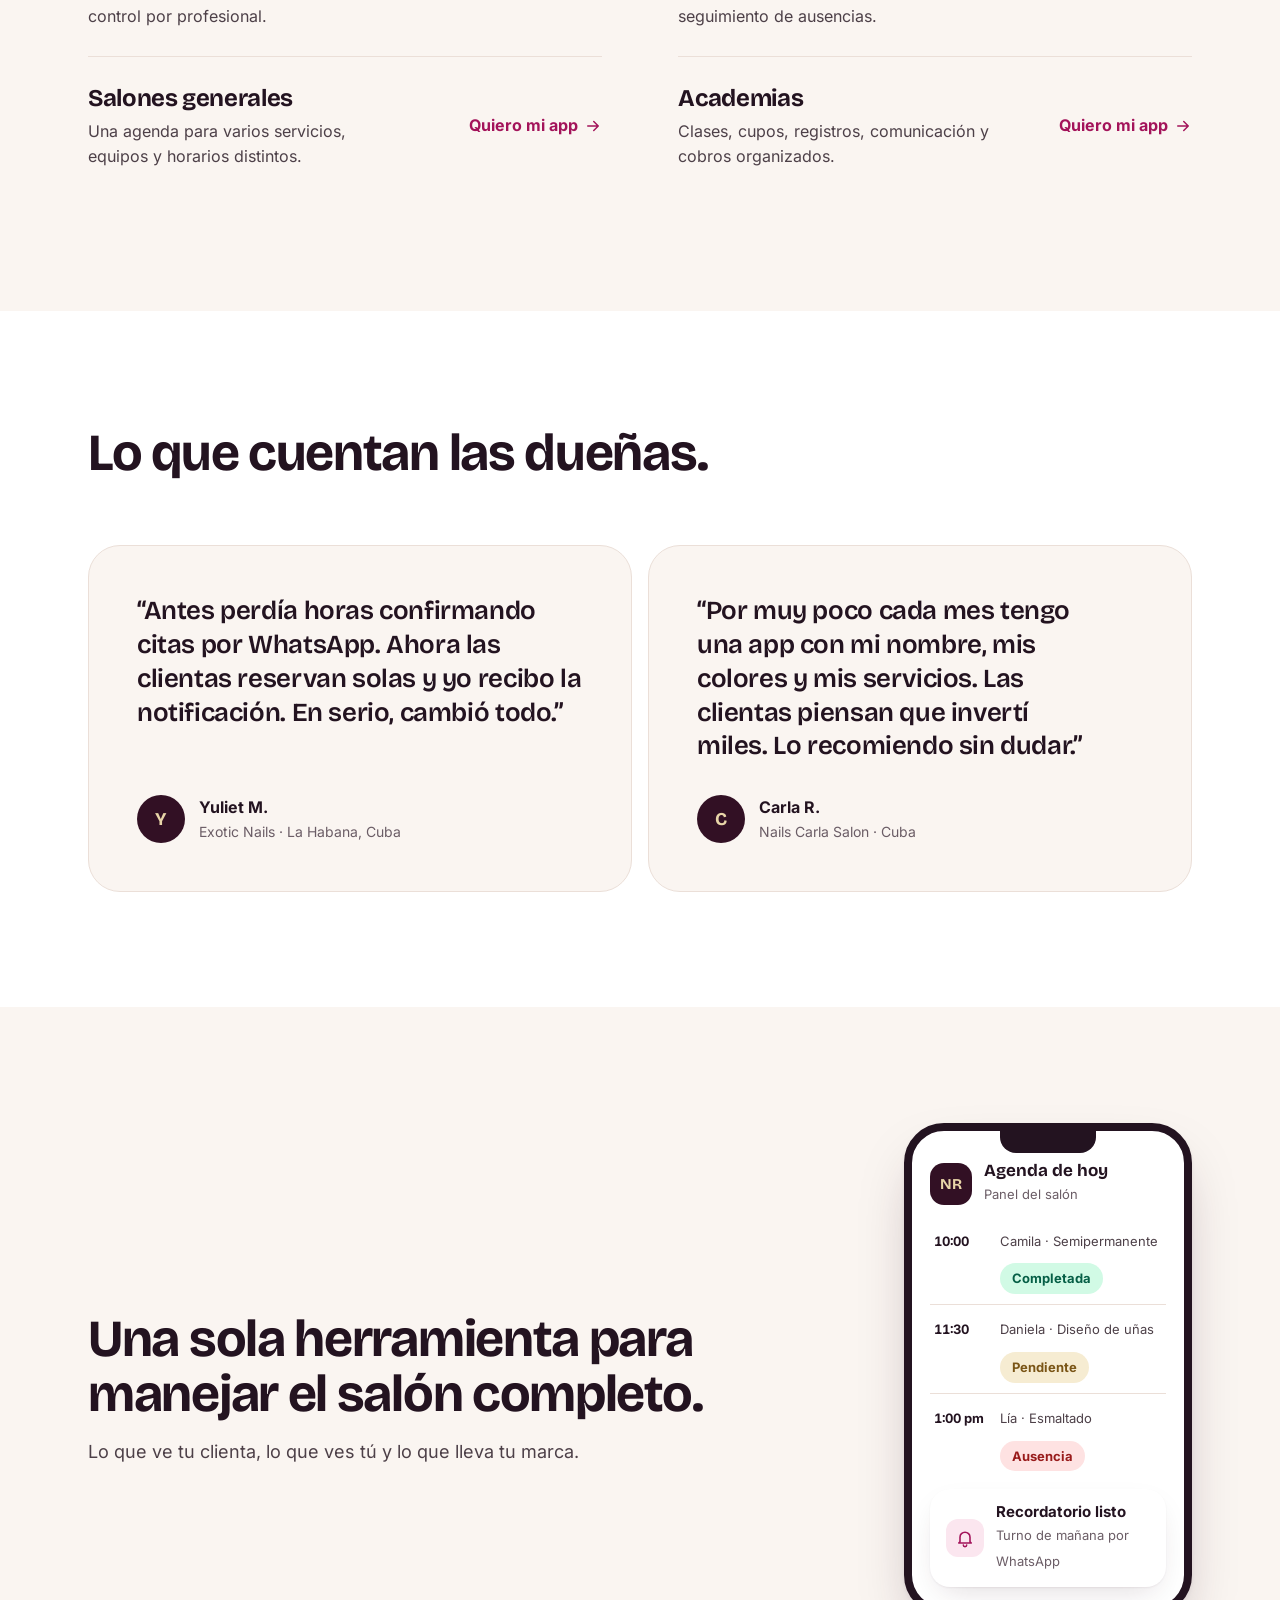
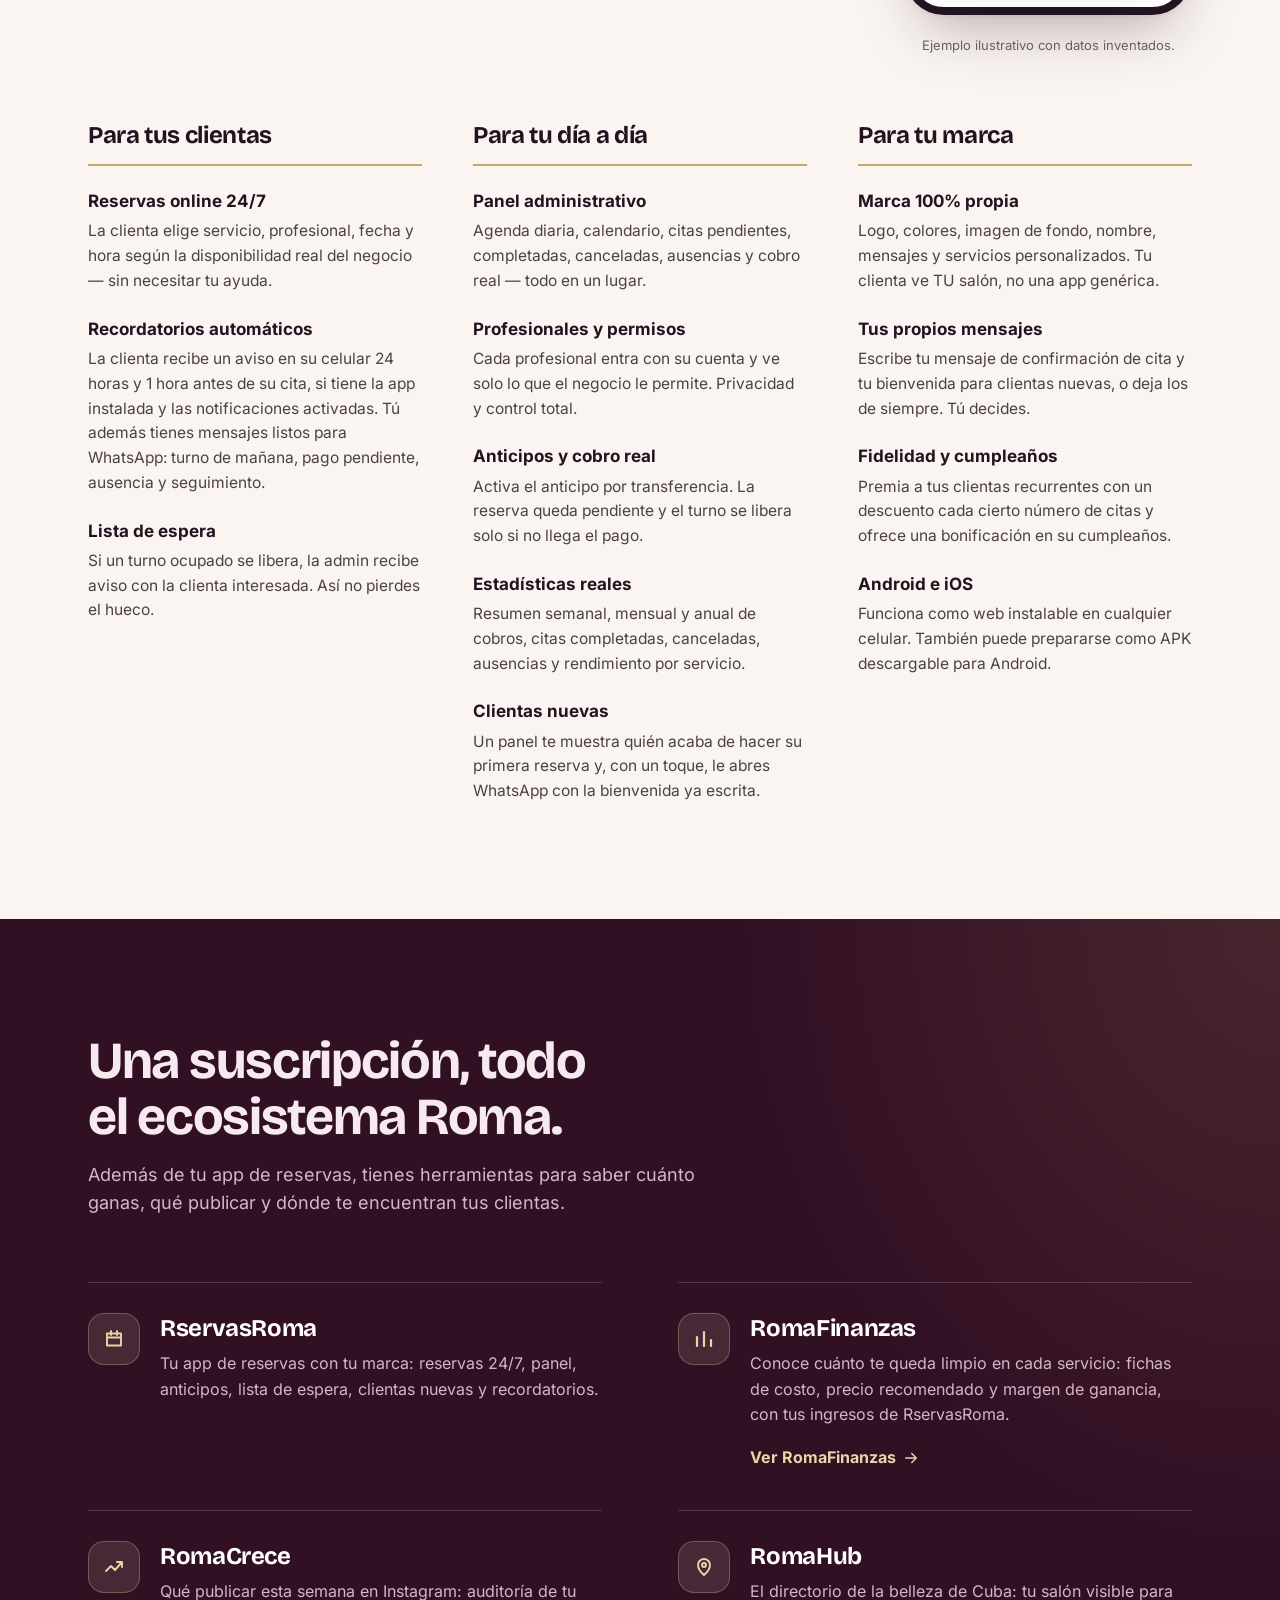
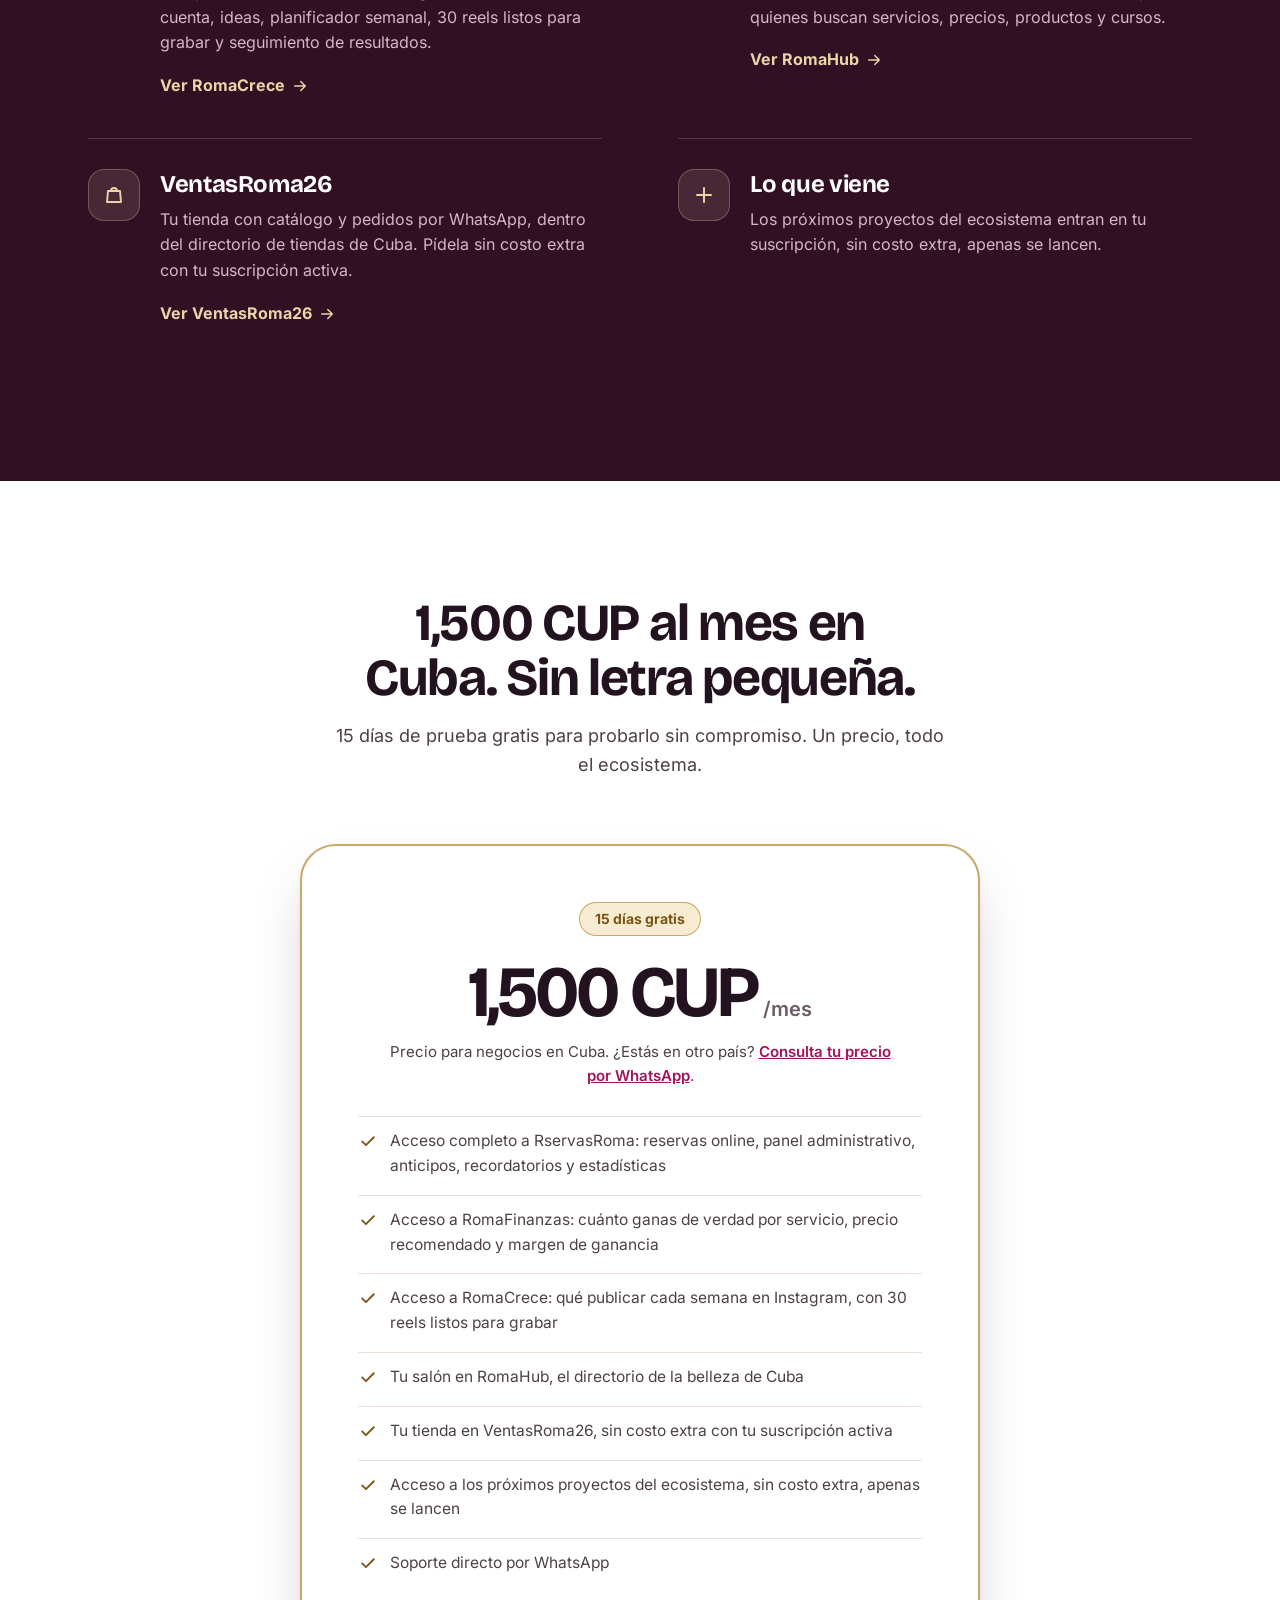
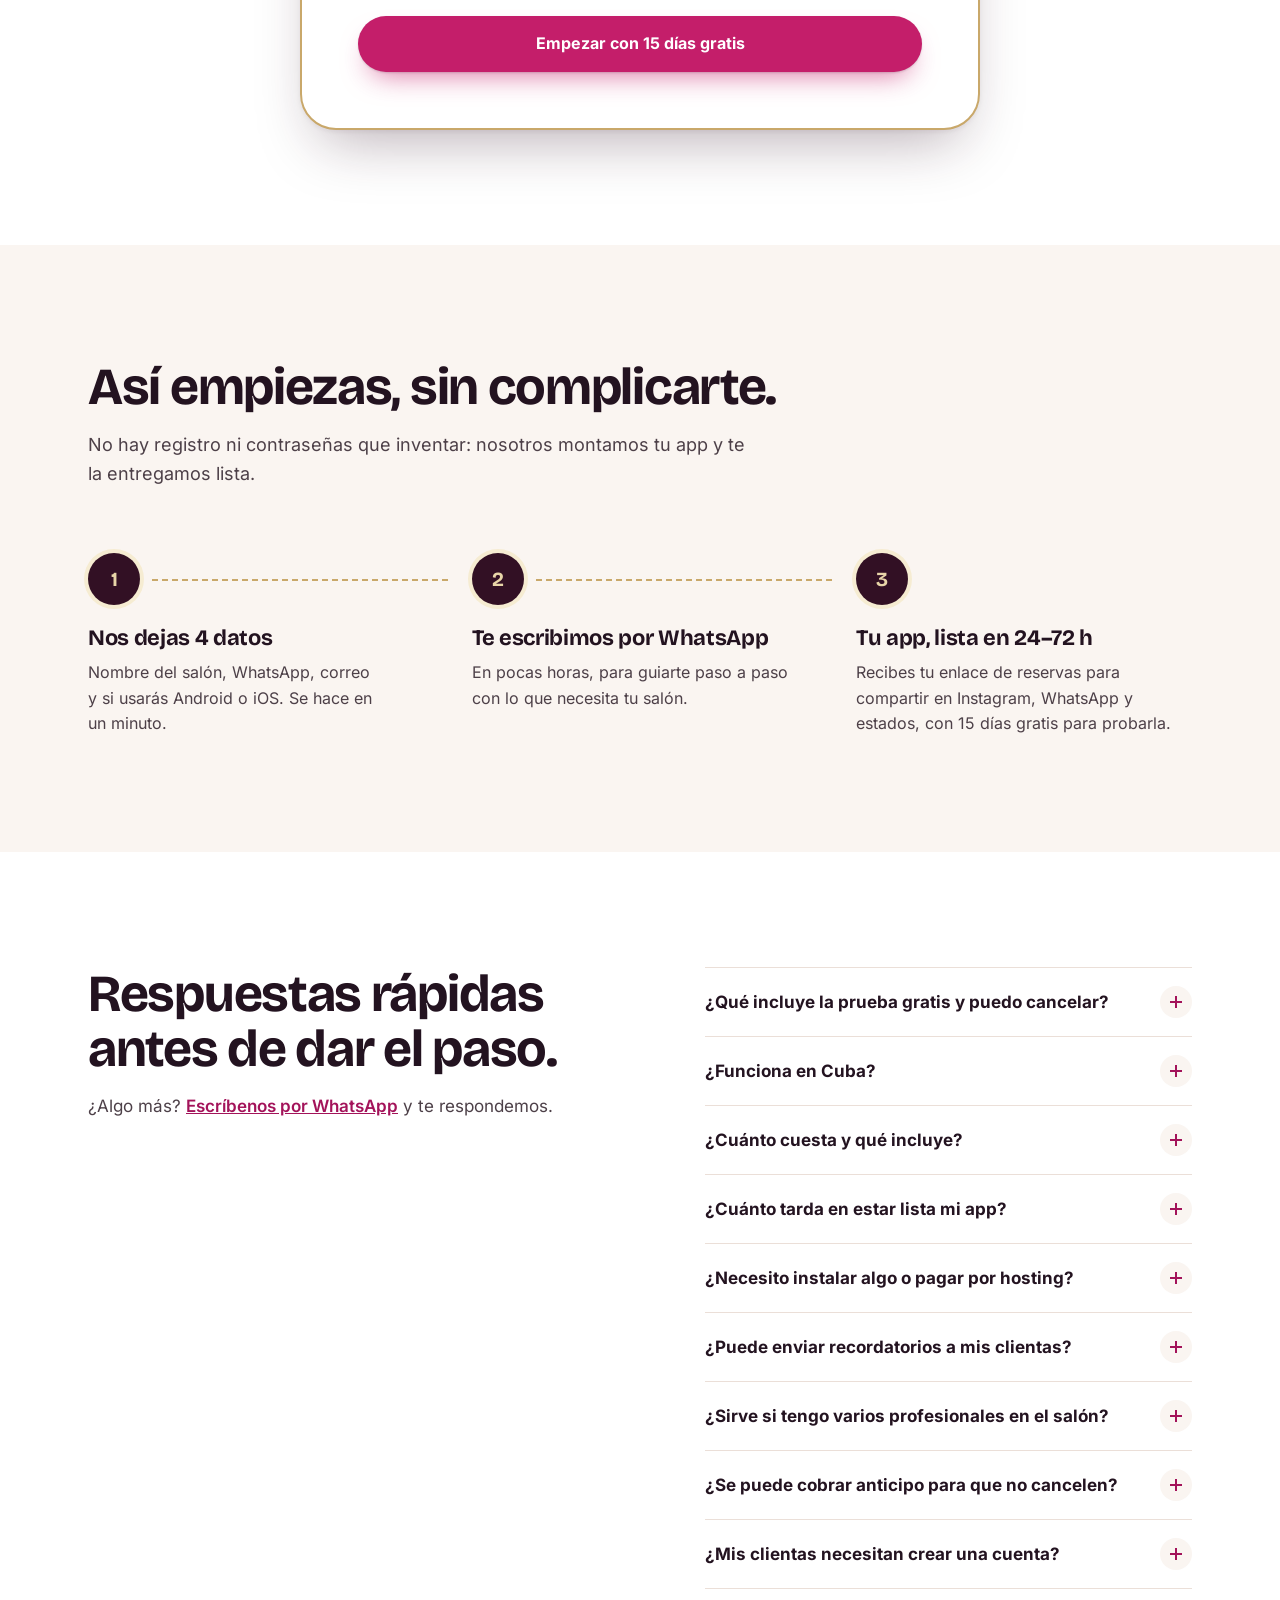
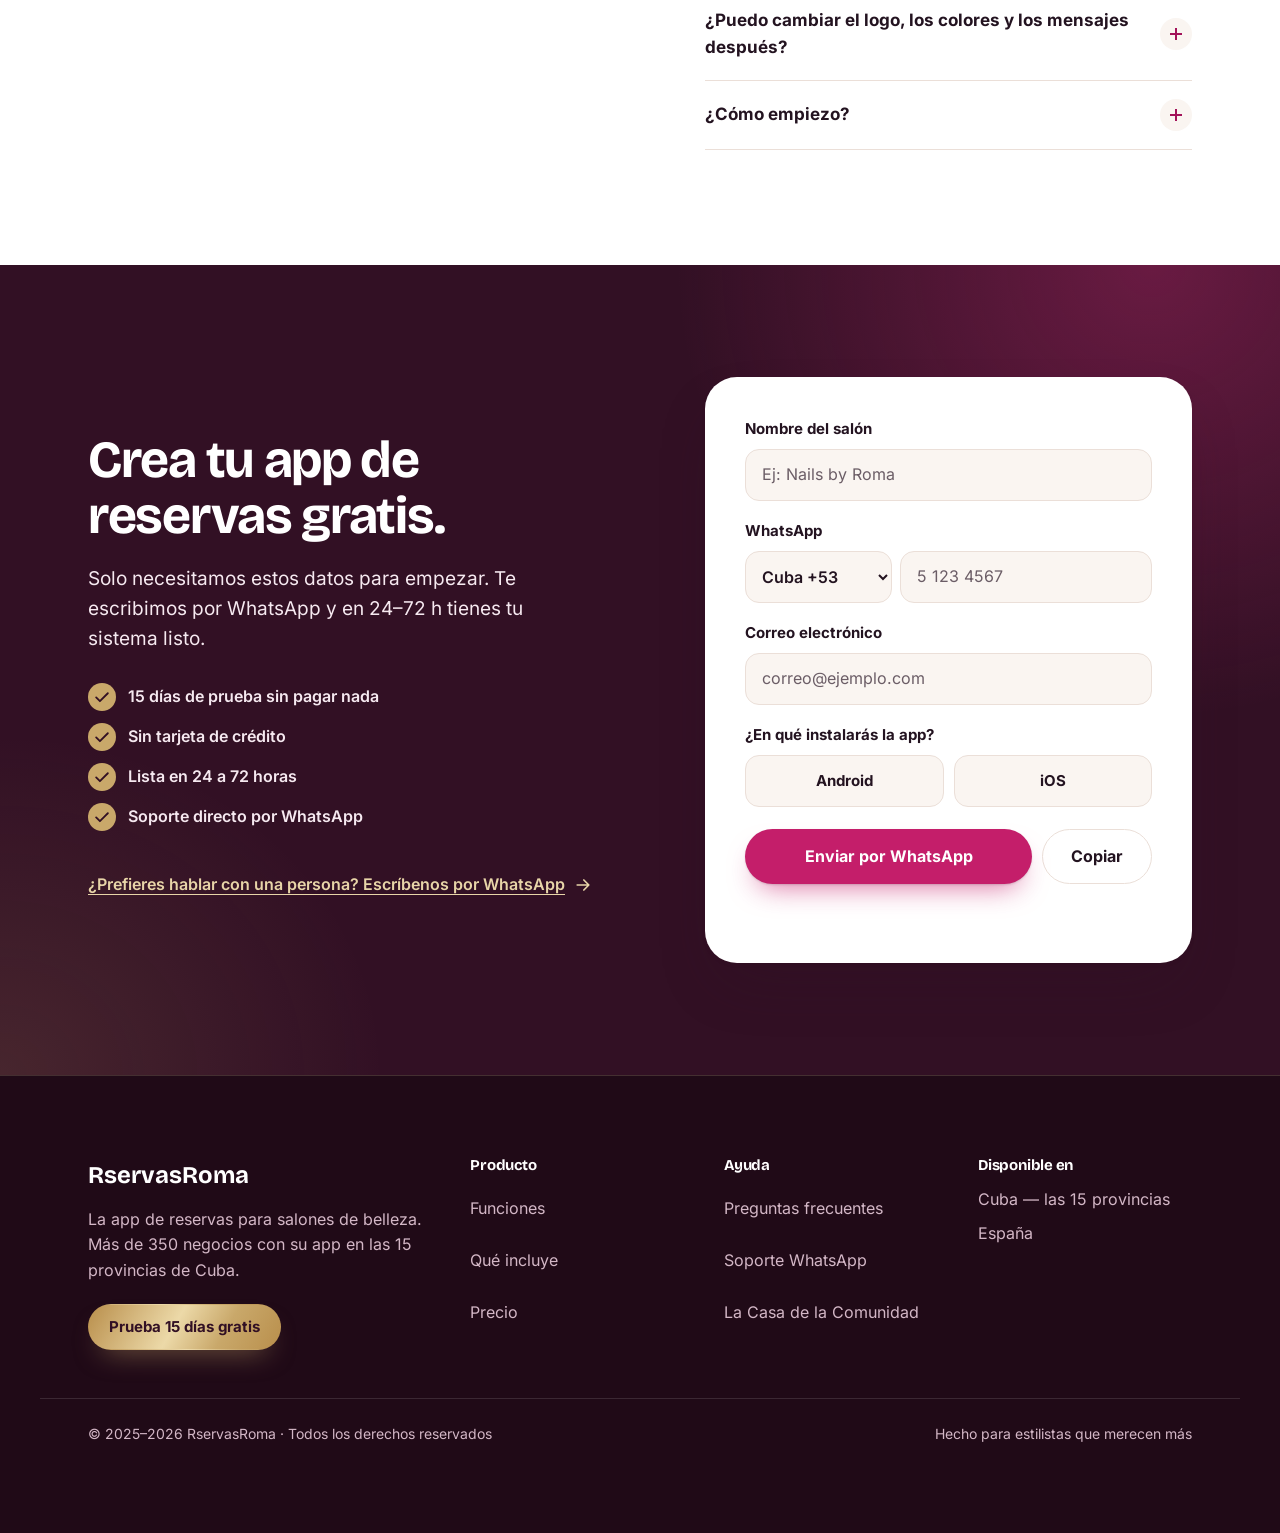
==== commit aa06b52e: "Formulario de solicitud: elegir el código del país junto al WhatsApp Co-Authored-By: Claude Sonnet 5" ====
--- a/index.html
+++ b/index.html
@@ -558,7 +558,16 @@
             </div>
             <div class="field">
               <label for="whatsapp">WhatsApp</label>
-              <input id="whatsapp" name="whatsapp" required inputmode="tel" placeholder="+53 5..." autocomplete="tel">
+              <div class="tel-row">
+                <select id="pais" name="pais" aria-label="País del WhatsApp">
+                  <option value="53">Cuba +53</option>
+                  <option value="1">EE. UU. +1</option>
+                  <option value="34">España +34</option>
+                  <option value="52">México +52</option>
+                  <option value="otro">Otro país</option>
+                </select>
+                <input id="whatsapp" name="whatsapp" required inputmode="tel" placeholder="5 123 4567" autocomplete="tel-national">
+              </div>
             </div>
             <div class="field">
               <label for="email">Correo electrónico</label>
--- a/styles.css
+++ b/styles.css
@@ -384,6 +384,11 @@
 .contact-form[hidden], .thanks[hidden] { display: none; }
 .field { display: grid; gap: 8px; }
 .field label, .field .label { font-weight: 700; font-size: 0.9375rem; }
+.tel-row { display: grid; grid-template-columns: minmax(124px, 36%) 1fr; gap: 8px; }
+.tel-row select { min-width: 0; }
+.field select { min-height: 52px; padding: 12px 12px; border: 1.5px solid var(--line); border-radius: 14px; background: var(--wash); font-weight: 600; transition: border-color 0.2s, background-color 0.2s; }
+.field select:hover { border-color: #e0c8d5; }
+.field select:focus { outline: 3px solid var(--brand-tint); outline-offset: 0; border-color: var(--brand-cta); background: #fff; }
 .field input:not([type="radio"]) { min-height: 52px; padding: 12px 16px; border: 1.5px solid var(--line); border-radius: 14px; background: var(--wash); transition: border-color 0.2s, background-color 0.2s; }
 .field input::placeholder { color: var(--muted); }
 .field input:not([type="radio"]):hover { border-color: #e0c8d5; }
